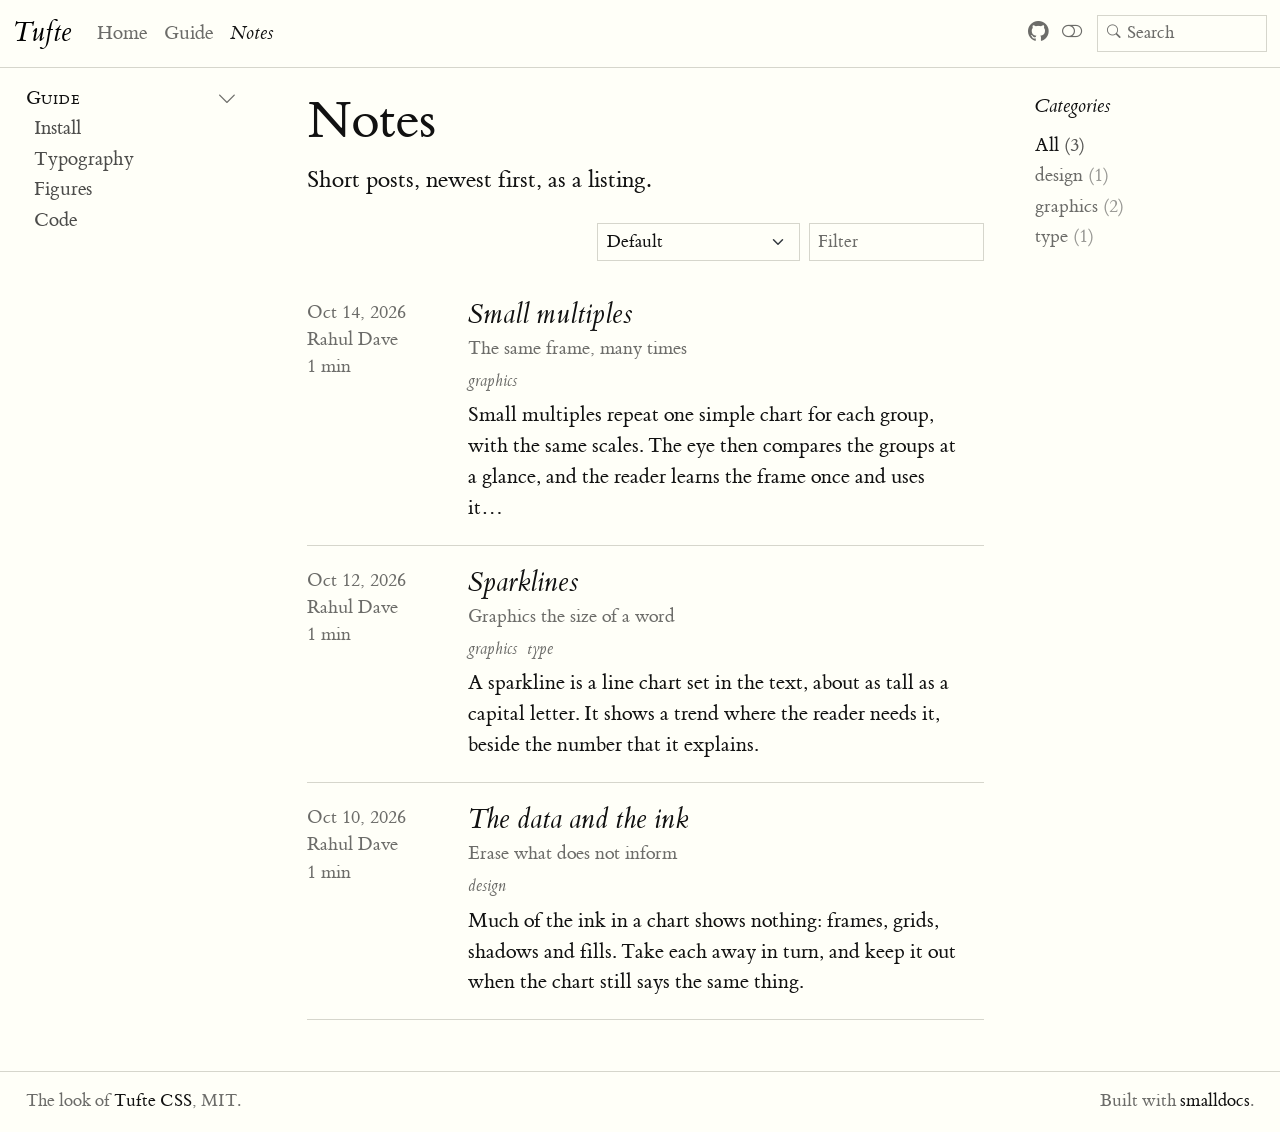
==== notes/index.html @ 2384dd83 "Built site" ====
<!doctype html><html lang="en"><head><meta charset="utf-8"><meta name="generator" content="smalldocs-0.1.5"><meta name="viewport" content="width=device-width, initial-scale=1.0, user-scalable=yes"><meta name="description" content="Short posts, newest first, as a listing."><title>Notes – Tufte</title><link rel="icon" href="../site_libs/themes/tufte/logo.svg"><link rel="stylesheet" href="../site_libs/themes/tufte/tufte.css" data-mode="light" class="quarto-color-scheme" id="quarto-bootstrap-light" media="not all and (prefers-color-scheme: dark)"><link rel="stylesheet" href="../site_libs/themes/tufte/tufte-dark.css" data-mode="dark" class="quarto-color-scheme quarto-color-alternate" id="quarto-bootstrap-dark" media="(prefers-color-scheme: dark)"><link rel="stylesheet" href="../site_libs/bootstrap-icons/bootstrap-icons.min.css"><link rel="stylesheet" href="../site_libs/smalldocs.css"><meta name="smalldocs:offset" content="../"><script src="../site_libs/bootstrap/bootstrap.bundle.min.js"></script><script src="../site_libs/fuse/fuse.min.js"></script><script src="../site_libs/smalldocs.js" defer></script><script>(function(){var d=document.documentElement,s=null;try{s=localStorage.getItem('smalldocs-scheme')}catch(e){}var alt=s?s==='alternate':!!(window.matchMedia&&matchMedia('(prefers-color-scheme: dark)').matches);var ls=document.querySelectorAll('link.quarto-color-scheme');if(alt)d.dataset.scheme='alternate';if(s)ls.forEach(function(l){var on=l.classList.contains('quarto-color-alternate')===alt;if(on)l.setAttribute('blocking','render');l.media=on?'all':'not all'});var on=ls[alt?1:0];if(on&&on.dataset.mode==='dark')d.classList.add('quarto-dark')})();</script></head><body class="nav-sidebar floating nav-fixed listing"><header id="quarto-header" class="headroom sticky-top"><nav class="navbar navbar-expand-lg sd-navbar-default"><div class="navbar-container container-fluid"><div class="navbar-brand-container mx-auto"><a class="navbar-brand" href="../index.html"><span class="navbar-title">Tufte</span></a></div><button class="navbar-toggler" type="button" data-bs-toggle="collapse" data-bs-target="#navbarCollapse" aria-controls="navbarCollapse" aria-expanded="false" aria-label="Toggle navigation"><span class="navbar-toggler-icon"></span></button><div class="collapse navbar-collapse" id="navbarCollapse"><ul class="navbar-nav navbar-nav-scroll me-auto"><li class="nav-item"><a class="nav-link" href="../index.html"><span class="menu-text">Home</span></a></li><li class="nav-item"><a class="nav-link" href="../guide/install.html"><span class="menu-text">Guide</span></a></li><li class="nav-item"><a class="nav-link active" href="index.html" aria-current="page"><span class="menu-text">Notes</span></a></li></ul><ul class="navbar-nav navbar-nav-scroll ms-auto"><li class="nav-item compact"><a class="nav-link" href="https://github.com/rahuldave/smalldocs-tufte" aria-label="github"><i class="bi bi-github" role="img"></i></a></li><li class="nav-item compact"><a class="quarto-color-scheme-toggle nav-link" href="" title="Toggle dark mode" onclick="window.smalldocsToggleScheme(); return false;"><i class="bi"></i></a></li></ul><div class="quarto-navbar-tools"><div class="smalldocs-search" id="quarto-search"><i class="bi bi-search" aria-hidden="true"></i><input type="search" class="form-control form-control-sm" placeholder="Search" aria-label="Search" autocomplete="off"><div class="smalldocs-search-results dropdown-menu"></div></div></div></div></div></nav><nav class="quarto-secondary-nav"><div class="container-fluid d-flex"><button type="button" class="quarto-btn-toggle btn" aria-controls="quarto-sidebar" aria-label="Toggle sidebar navigation"><i class="bi bi-layout-text-sidebar-reverse"></i></button></div></nav></header><div id="quarto-content" class="quarto-container page-columns page-rows-contents page-layout-article has-sidebar has-margin"><nav id="quarto-sidebar" class="sidebar collapse collapse-horizontal quarto-sidebar-collapse-item sidebar-navigation floating overflow-auto"><div class="sidebar-menu-container"><ul class="list-unstyled mt-1"><li class="sidebar-item sidebar-item-section"><div class="sidebar-item-container"><a class="sidebar-item-text sidebar-link text-start" data-bs-toggle="collapse" data-bs-target="#quarto-sidebar-section-1" role="navigation" aria-expanded="true"><span class="menu-text">Guide</span></a><a class="sidebar-item-toggle text-start" data-bs-toggle="collapse" data-bs-target="#quarto-sidebar-section-1" role="navigation" aria-expanded="true" aria-label="Toggle section"><i class="bi bi-chevron-right ms-2"></i></a></div><ul id="quarto-sidebar-section-1" class="collapse list-unstyled sidebar-section depth1 show"><li class="sidebar-item"><div class="sidebar-item-container"><a href="../guide/install.html" class="sidebar-item-text sidebar-link"><span class="menu-text">Install</span></a></div></li><li class="sidebar-item"><div class="sidebar-item-container"><a href="../guide/typography.html" class="sidebar-item-text sidebar-link"><span class="menu-text">Typography</span></a></div></li><li class="sidebar-item"><div class="sidebar-item-container"><a href="../guide/figures.html" class="sidebar-item-text sidebar-link"><span class="menu-text">Figures</span></a></div></li><li class="sidebar-item"><div class="sidebar-item-container"><a href="../guide/code.html" class="sidebar-item-text sidebar-link"><span class="menu-text">Code</span></a></div></li></ul></li></ul></div></nav><div id="quarto-sidebar-glass" class="quarto-sidebar-collapse-item"></div><div id="quarto-margin-sidebar" class="sidebar margin-sidebar"><div class="quarto-listing-category-title">Categories</div><div class="quarto-listing-category category-default"><div class="category" data-category="">All <span class=quarto-category-count>(3)</span></div><div class="category" data-category="design">design <span class=quarto-category-count>(1)</span></div><div class="category" data-category="graphics">graphics <span class=quarto-category-count>(2)</span></div><div class="category" data-category="type">type <span class=quarto-category-count>(1)</span></div></div></div><main class="content" id="quarto-document-content"><header id="title-block-header" class="quarto-title-block default"><div class="quarto-title"><h1 class="title">Notes</h1></div><div><div class="description">Short posts, newest first, as a listing.</div></div><div class="quarto-title-meta"></div></header><div class="quarto-listing quarto-listing-container-default" id="listing-listing" data-page-size="50"><div class="listing-actions-group"><div class="quarto-listing-sort"><select class="form-select form-select-sm listing-sort" aria-label="Order by"><option value="">Default</option><option value="date:asc">Date - Oldest</option><option value="date:desc">Date - Newest</option><option value="title:asc">Title - Ascending</option><option value="title:desc">Title - Descending</option><option value="author:asc">Author - Ascending</option><option value="author:desc">Author - Descending</option></select></div><div class="quarto-listing-filter"><input type="search" class="form-control form-control-sm listing-filter" placeholder="Filter" aria-label="Filter listings"></div></div><div class="list quarto-listing-default"><div class="quarto-post image-right" data-index="0" data-categories="[&quot;graphics&quot;]" data-sort="{&quot;date&quot;: &quot;2026-10-14&quot;, &quot;title&quot;: &quot;small multiples&quot;, &quot;author&quot;: &quot;rahul dave&quot;, &quot;subtitle&quot;: &quot;the same frame, many times&quot;, &quot;filename&quot;: &quot;small-multiples.qmd&quot;, &quot;file-modified&quot;: 1792155831.884865, &quot;reading-time&quot;: 34, &quot;word-count&quot;: 34}" data-text="small multiples the same frame, many times small multiples repeat one simple chart for each group, with the same scales.
the eye then compares the groups at a glance, and the reader learns the frame
once and uses it… rahul dave graphics"><div class="metadata"><a href="small-multiples.html" class="no-external"><div class="listing-date">Oct 14, 2026</div><div class="listing-author">Rahul Dave</div><div class="listing-reading-time">1 min</div></a></div><div class="body"><a href="small-multiples.html" class="no-external"><h3 class="no-anchor listing-title">Small multiples</h3><div class="listing-subtitle">The same frame, many times</div></a><div class="listing-categories"><div class="listing-category" data-category="graphics">graphics</div></div><div class="listing-description"><a href="small-multiples.html" class="no-external">Small multiples repeat one simple chart for each group, with the same scales.
The eye then compares the groups at a glance, and the reader learns the frame
once and uses it…</a></div></div></div><div class="quarto-post image-right" data-index="1" data-categories="[&quot;graphics&quot;, &quot;type&quot;]" data-sort="{&quot;date&quot;: &quot;2026-10-12&quot;, &quot;title&quot;: &quot;sparklines&quot;, &quot;author&quot;: &quot;rahul dave&quot;, &quot;subtitle&quot;: &quot;graphics the size of a word&quot;, &quot;filename&quot;: &quot;sparklines.qmd&quot;, &quot;file-modified&quot;: 1792155831.8912377, &quot;reading-time&quot;: 32, &quot;word-count&quot;: 32}" data-text="sparklines graphics the size of a word a sparkline is a line chart set in the text, about as tall as a capital
letter. it shows a trend where the reader needs it, beside the number that it
explains. rahul dave graphics type"><div class="metadata"><a href="sparklines.html" class="no-external"><div class="listing-date">Oct 12, 2026</div><div class="listing-author">Rahul Dave</div><div class="listing-reading-time">1 min</div></a></div><div class="body"><a href="sparklines.html" class="no-external"><h3 class="no-anchor listing-title">Sparklines</h3><div class="listing-subtitle">Graphics the size of a word</div></a><div class="listing-categories"><div class="listing-category" data-category="graphics">graphics</div><div class="listing-category" data-category="type">type</div></div><div class="listing-description"><a href="sparklines.html" class="no-external">A sparkline is a line chart set in the text, about as tall as a capital
letter. It shows a trend where the reader needs it, beside the number that it
explains.</a></div></div></div><div class="quarto-post image-right" data-index="2" data-categories="[&quot;design&quot;]" data-sort="{&quot;date&quot;: &quot;2026-10-10&quot;, &quot;title&quot;: &quot;the data and the ink&quot;, &quot;author&quot;: &quot;rahul dave&quot;, &quot;subtitle&quot;: &quot;erase what does not inform&quot;, &quot;filename&quot;: &quot;ink.qmd&quot;, &quot;file-modified&quot;: 1792155831.8985424, &quot;reading-time&quot;: 31, &quot;word-count&quot;: 31}" data-text="the data and the ink erase what does not inform much of the ink in a chart shows nothing: frames, grids, shadows and fills.
take each away in turn, and keep it out when the chart still says the same
thing. rahul dave design"><div class="metadata"><a href="ink.html" class="no-external"><div class="listing-date">Oct 10, 2026</div><div class="listing-author">Rahul Dave</div><div class="listing-reading-time">1 min</div></a></div><div class="body"><a href="ink.html" class="no-external"><h3 class="no-anchor listing-title">The data and the ink</h3><div class="listing-subtitle">Erase what does not inform</div></a><div class="listing-categories"><div class="listing-category" data-category="design">design</div></div><div class="listing-description"><a href="ink.html" class="no-external">Much of the ink in a chart shows nothing: frames, grids, shadows and fills.
Take each away in turn, and keep it out when the chart still says the same
thing.</a></div></div></div></div><div class="listing-no-matching d-none">No matching items</div><nav class="listing-pagination" aria-label="Pages"></nav></div></main></div><footer class="footer"><div class="nav-footer"><div class="nav-footer-left">The look of <a href="https://edwardtufte.github.io/tufte-css/">Tufte CSS</a>, MIT.</div><div class="nav-footer-center"></div><div class="nav-footer-right">Built with <a href="https://github.com/rahuldave/smalldocs">smalldocs</a>.</div></div></footer></body></html>
---- site_libs/themes/tufte/tufte.css ----
@charset "UTF-8";/*!
 * Bootstrap  v5.3.8 (https://getbootstrap.com/)
 * Copyright 2011-2025 The Bootstrap Authors
 * Licensed under MIT (https://github.com/twbs/bootstrap/blob/main/LICENSE)
 */:root,[data-bs-theme=light]{--bs-blue:#0d6efd;--bs-indigo:#6610f2;--bs-purple:#6f42c1;--bs-pink:#d63384;--bs-red:#dc3545;--bs-orange:#fd7e14;--bs-yellow:#ffc107;--bs-green:#198754;--bs-teal:#20c997;--bs-cyan:#0dcaf0;--bs-black:#000;--bs-white:#fff;--bs-gray:#6c757d;--bs-gray-dark:#343a40;--bs-gray-100:#f8f9fa;--bs-gray-200:#e9ecef;--bs-gray-300:#dee2e6;--bs-gray-400:#ced4da;--bs-gray-500:#adb5bd;--bs-gray-600:#6c757d;--bs-gray-700:#495057;--bs-gray-800:#343a40;--bs-gray-900:#212529;--bs-primary:#0d6efd;--bs-secondary:#6c757d;--bs-success:#198754;--bs-info:#0dcaf0;--bs-warning:#ffc107;--bs-danger:#dc3545;--bs-light:#f8f9fa;--bs-dark:#212529;--bs-primary-rgb:13,110,253;--bs-secondary-rgb:108,117,125;--bs-success-rgb:25,135,84;--bs-info-rgb:13,202,240;--bs-warning-rgb:255,193,7;--bs-danger-rgb:220,53,69;--bs-light-rgb:248,249,250;--bs-dark-rgb:33,37,41;--bs-primary-text-emphasis:#052c65;--bs-secondary-text-emphasis:#2b2f32;--bs-success-text-emphasis:#0a3622;--bs-info-text-emphasis:#055160;--bs-warning-text-emphasis:#664d03;--bs-danger-text-emphasis:#58151c;--bs-light-text-emphasis:#495057;--bs-dark-text-emphasis:#495057;--bs-primary-bg-subtle:#cfe2ff;--bs-secondary-bg-subtle:#e2e3e5;--bs-success-bg-subtle:#d1e7dd;--bs-info-bg-subtle:#cff4fc;--bs-warning-bg-subtle:#fff3cd;--bs-danger-bg-subtle:#f8d7da;--bs-light-bg-subtle:#fcfcfd;--bs-dark-bg-subtle:#ced4da;--bs-primary-border-subtle:#9ec5fe;--bs-secondary-border-subtle:#c4c8cb;--bs-success-border-subtle:#a3cfbb;--bs-info-border-subtle:#9eeaf9;--bs-warning-border-subtle:#ffe69c;--bs-danger-border-subtle:#f1aeb5;--bs-light-border-subtle:#e9ecef;--bs-dark-border-subtle:#adb5bd;--bs-white-rgb:255,255,255;--bs-black-rgb:0,0,0;--bs-font-sans-serif:system-ui,-apple-system,"Segoe UI",Roboto,"Helvetica Neue","Noto Sans","Liberation Sans",Arial,sans-serif,"Apple Color Emoji","Segoe UI Emoji","Segoe UI Symbol","Noto Color Emoji";--bs-font-monospace:SFMono-Regular,Menlo,Monaco,Consolas,"Liberation Mono","Courier New",monospace;--bs-gradient:linear-gradient(180deg, rgba(255, 255, 255, 0.15), rgba(255, 255, 255, 0));--bs-body-font-family:var(--bs-font-sans-serif);--bs-body-font-size:1rem;--bs-body-font-weight:400;--bs-body-line-height:1.5;--bs-body-color:#212529;--bs-body-color-rgb:33,37,41;--bs-body-bg:#fff;--bs-body-bg-rgb:255,255,255;--bs-emphasis-color:#000;--bs-emphasis-color-rgb:0,0,0;--bs-secondary-color:rgba(33, 37, 41, 0.75);--bs-secondary-color-rgb:33,37,41;--bs-secondary-bg:#e9ecef;--bs-secondary-bg-rgb:233,236,239;--bs-tertiary-color:rgba(33, 37, 41, 0.5);--bs-tertiary-color-rgb:33,37,41;--bs-tertiary-bg:#f8f9fa;--bs-tertiary-bg-rgb:248,249,250;--bs-heading-color:inherit;--bs-link-color:#0d6efd;--bs-link-color-rgb:13,110,253;--bs-link-decoration:underline;--bs-link-hover-color:#0a58ca;--bs-link-hover-color-rgb:10,88,202;--bs-code-color:#d63384;--bs-highlight-color:#212529;--bs-highlight-bg:#fff3cd;--bs-border-width:1px;--bs-border-style:solid;--bs-border-color:#dee2e6;--bs-border-color-translucent:rgba(0, 0, 0, 0.175);--bs-border-radius:0.375rem;--bs-border-radius-sm:0.25rem;--bs-border-radius-lg:0.5rem;--bs-border-radius-xl:1rem;--bs-border-radius-xxl:2rem;--bs-border-radius-2xl:var(--bs-border-radius-xxl);--bs-border-radius-pill:50rem;--bs-box-shadow:0 0.5rem 1rem rgba(0, 0, 0, 0.15);--bs-box-shadow-sm:0 0.125rem 0.25rem rgba(0, 0, 0, 0.075);--bs-box-shadow-lg:0 1rem 3rem rgba(0, 0, 0, 0.175);--bs-box-shadow-inset:inset 0 1px 2px rgba(0, 0, 0, 0.075);--bs-focus-ring-width:0.25rem;--bs-focus-ring-opacity:0.25;--bs-focus-ring-color:rgba(13, 110, 253, 0.25);--bs-form-valid-color:#198754;--bs-form-valid-border-color:#198754;--bs-form-invalid-color:#dc3545;--bs-form-invalid-border-color:#dc3545}[data-bs-theme=dark]{color-scheme:dark;--bs-body-color:#dee2e6;--bs-body-color-rgb:222,226,230;--bs-body-bg:#212529;--bs-body-bg-rgb:33,37,41;--bs-emphasis-color:#fff;--bs-emphasis-color-rgb:255,255,255;--bs-secondary-color:rgba(222, 226, 230, 0.75);--bs-secondary-color-rgb:222,226,230;--bs-secondary-bg:#343a40;--bs-secondary-bg-rgb:52,58,64;--bs-tertiary-color:rgba(222, 226, 230, 0.5);--bs-tertiary-color-rgb:222,226,230;--bs-tertiary-bg:#2b3035;--bs-tertiary-bg-rgb:43,48,53;--bs-primary-text-emphasis:#6ea8fe;--bs-secondary-text-emphasis:#a7acb1;--bs-success-text-emphasis:#75b798;--bs-info-text-emphasis:#6edff6;--bs-warning-text-emphasis:#ffda6a;--bs-danger-text-emphasis:#ea868f;--bs-light-text-emphasis:#f8f9fa;--bs-dark-text-emphasis:#dee2e6;--bs-primary-bg-subtle:#031633;--bs-secondary-bg-subtle:#161719;--bs-success-bg-subtle:#051b11;--bs-info-bg-subtle:#032830;--bs-warning-bg-subtle:#332701;--bs-danger-bg-subtle:#2c0b0e;--bs-light-bg-subtle:#343a40;--bs-dark-bg-subtle:#1a1d20;--bs-primary-border-subtle:#084298;--bs-secondary-border-subtle:#41464b;--bs-success-border-subtle:#0f5132;--bs-info-border-subtle:#087990;--bs-warning-border-subtle:#997404;--bs-danger-border-subtle:#842029;--bs-light-border-subtle:#495057;--bs-dark-border-subtle:#343a40;--bs-heading-color:inherit;--bs-link-color:#6ea8fe;--bs-link-hover-color:#8bb9fe;--bs-link-color-rgb:110,168,254;--bs-link-hover-color-rgb:139,185,254;--bs-code-color:#e685b5;--bs-highlight-color:#dee2e6;--bs-highlight-bg:#664d03;--bs-border-color:#495057;--bs-border-color-translucent:rgba(255, 255, 255, 0.15);--bs-form-valid-color:#75b798;--bs-form-valid-border-color:#75b798;--bs-form-invalid-color:#ea868f;--bs-form-invalid-border-color:#ea868f}*,::after,::before{box-sizing:border-box}@media (prefers-reduced-motion:no-preference){:root{scroll-behavior:smooth}}body{margin:0;font-family:var(--bs-body-font-family);font-size:var(--bs-body-font-size);font-weight:var(--bs-body-font-weight);line-height:var(--bs-body-line-height);color:var(--bs-body-color);text-align:var(--bs-body-text-align);background-color:var(--bs-body-bg);-webkit-text-size-adjust:100%;-webkit-tap-highlight-color:transparent}hr{margin:1rem 0;color:inherit;border:0;border-top:var(--bs-border-width) solid;opacity:.25}.h1,.h2,.h3,.h4,.h5,.h6,h1,h2,h3,h4,h5,h6{margin-top:0;margin-bottom:.5rem;font-weight:500;line-height:1.2;color:var(--bs-heading-color)}.h1,h1{font-size:calc(1.375rem + 1.5vw)}@media (min-width:1200px){.h1,h1{font-size:2.5rem}}.h2,h2{font-size:calc(1.325rem + .9vw)}@media (min-width:1200px){.h2,h2{font-size:2rem}}.h3,h3{font-size:calc(1.3rem + .6vw)}@media (min-width:1200px){.h3,h3{font-size:1.75rem}}.h4,h4{font-size:calc(1.275rem + .3vw)}@media (min-width:1200px){.h4,h4{font-size:1.5rem}}.h5,h5{font-size:1.25rem}.h6,h6{font-size:1rem}p{margin-top:0;margin-bottom:1rem}abbr[title]{-webkit-text-decoration:underline dotted;text-decoration:underline dotted;cursor:help;-webkit-text-decoration-skip-ink:none;text-decoration-skip-ink:none}address{margin-bottom:1rem;font-style:normal;line-height:inherit}ol,ul{padding-left:2rem}dl,ol,ul{margin-top:0;margin-bottom:1rem}ol ol,ol ul,ul ol,ul ul{margin-bottom:0}dt{font-weight:700}dd{margin-bottom:.5rem;margin-left:0}blockquote{margin:0 0 1rem}b,strong{font-weight:bolder}.small,small{font-size:.875em}.mark,mark{padding:.1875em;color:var(--bs-highlight-color);background-color:var(--bs-highlight-bg)}sub,sup{position:relative;font-size:.75em;line-height:0;vertical-align:baseline}sub{bottom:-.25em}sup{top:-.5em}a{color:rgba(var(--bs-link-color-rgb),var(--bs-link-opacity,1));text-decoration:underline}a:hover{--bs-link-color-rgb:var(--bs-link-hover-color-rgb)}a:not([href]):not([class]),a:not([href]):not([class]):hover{color:inherit;text-decoration:none}code,kbd,pre,samp{font-family:var(--bs-font-monospace);font-size:1em}pre{display:block;margin-top:0;margin-bottom:1rem;overflow:auto;font-size:.875em}pre code{font-size:inherit;color:inherit;word-break:normal}code{font-size:.875em;color:var(--bs-code-color);word-wrap:break-word}a>code{color:inherit}kbd{padding:.1875rem .375rem;font-size:.875em;color:var(--bs-body-bg);background-color:var(--bs-body-color);border-radius:.25rem}kbd kbd{padding:0;font-size:1em}figure{margin:0 0 1rem}img,svg{vertical-align:middle}table{caption-side:bottom;border-collapse:collapse}caption{padding-top:.5rem;padding-bottom:.5rem;color:var(--bs-secondary-color);text-align:left}th{text-align:inherit;text-align:-webkit-match-parent}tbody,td,tfoot,th,thead,tr{border-color:inherit;border-style:solid;border-width:0}label{display:inline-block}button{border-radius:0}button:focus:not(:focus-visible){outline:0}button,input,optgroup,select,textarea{margin:0;font-family:inherit;font-size:inherit;line-height:inherit}button,select{text-transform:none}[role=button]{cursor:pointer}select{word-wrap:normal}select:disabled{opacity:1}[list]:not([type=date]):not([type=datetime-local]):not([type=month]):not([type=week]):not([type=time])::-webkit-calendar-picker-indicator{display:none!important}[type=button],[type=reset],[type=submit],button{-webkit-appearance:button}[type=button]:not(:disabled),[type=reset]:not(:disabled),[type=submit]:not(:disabled),button:not(:disabled){cursor:pointer}::-moz-focus-inner{padding:0;border-style:none}textarea{resize:vertical}fieldset{min-width:0;padding:0;margin:0;border:0}legend{float:left;width:100%;padding:0;margin-bottom:.5rem;line-height:inherit;font-size:calc(1.275rem + .3vw)}@media (min-width:1200px){legend{font-size:1.5rem}}legend+*{clear:left}::-webkit-datetime-edit-day-field,::-webkit-datetime-edit-fields-wrapper,::-webkit-datetime-edit-hour-field,::-webkit-datetime-edit-minute,::-webkit-datetime-edit-month-field,::-webkit-datetime-edit-text,::-webkit-datetime-edit-year-field{padding:0}::-webkit-inner-spin-button{height:auto}[type=search]{-webkit-appearance:textfield;outline-offset:-2px}[type=search]::-webkit-search-cancel-button{cursor:pointer;filter:grayscale(1)}::-webkit-search-decoration{-webkit-appearance:none}::-webkit-color-swatch-wrapper{padding:0}::-webkit-file-upload-button{font:inherit;-webkit-appearance:button}::file-selector-button{font:inherit;-webkit-appearance:button}output{display:inline-block}iframe{border:0}summary{display:list-item;cursor:pointer}progress{vertical-align:baseline}[hidden]{display:none!important}.lead{font-size:1.25rem;font-weight:300}.display-1{font-weight:300;line-height:1.2;font-size:calc(1.625rem + 4.5vw)}@media (min-width:1200px){.display-1{font-size:5rem}}.display-2{font-weight:300;line-height:1.2;font-size:calc(1.575rem + 3.9vw)}@media (min-width:1200px){.display-2{font-size:4.5rem}}.display-3{font-weight:300;line-height:1.2;font-size:calc(1.525rem + 3.3vw)}@media (min-width:1200px){.display-3{font-size:4rem}}.display-4{font-weight:300;line-height:1.2;font-size:calc(1.475rem + 2.7vw)}@media (min-width:1200px){.display-4{font-size:3.5rem}}.display-5{font-weight:300;line-height:1.2;font-size:calc(1.425rem + 2.1vw)}@media (min-width:1200px){.display-5{font-size:3rem}}.display-6{font-weight:300;line-height:1.2;font-size:calc(1.375rem + 1.5vw)}@media (min-width:1200px){.display-6{font-size:2.5rem}}.list-unstyled{padding-left:0;list-style:none}.list-inline{padding-left:0;list-style:none}.list-inline-item{display:inline-block}.list-inline-item:not(:last-child){margin-right:.5rem}.initialism{font-size:.875em;text-transform:uppercase}.blockquote{margin-bottom:1rem;font-size:1.25rem}.blockquote>:last-child{margin-bottom:0}.blockquote-footer{margin-top:-1rem;margin-bottom:1rem;font-size:.875em;color:#6c757d}.blockquote-footer::before{content:"— "}.img-fluid{max-width:100%;height:auto}.img-thumbnail{padding:.25rem;background-color:var(--bs-body-bg);border:var(--bs-border-width) solid var(--bs-border-color);border-radius:var(--bs-border-radius);max-width:100%;height:auto}.figure{display:inline-block}.figure-img{margin-bottom:.5rem;line-height:1}.figure-caption{font-size:.875em;color:var(--bs-secondary-color)}.container,.container-fluid,.container-lg,.container-md,.container-sm,.container-xl,.container-xxl{--bs-gutter-x:1.5rem;--bs-gutter-y:0;width:100%;padding-right:calc(var(--bs-gutter-x) * .5);padding-left:calc(var(--bs-gutter-x) * .5);margin-right:auto;margin-left:auto}@media (min-width:576px){.container,.container-sm{max-width:540px}}@media (min-width:768px){.container,.container-md,.container-sm{max-width:720px}}@media (min-width:992px){.container,.container-lg,.container-md,.container-sm{max-width:960px}}@media (min-width:1200px){.container,.container-lg,.container-md,.container-sm,.container-xl{max-width:1140px}}@media (min-width:1400px){.container,.container-lg,.container-md,.container-sm,.container-xl,.container-xxl{max-width:1320px}}:root{--bs-breakpoint-xs:0;--bs-breakpoint-sm:576px;--bs-breakpoint-md:768px;--bs-breakpoint-lg:992px;--bs-breakpoint-xl:1200px;--bs-breakpoint-xxl:1400px}.row{--bs-gutter-x:1.5rem;--bs-gutter-y:0;display:flex;flex-wrap:wrap;margin-top:calc(-1 * var(--bs-gutter-y));margin-right:calc(-.5 * var(--bs-gutter-x));margin-left:calc(-.5 * var(--bs-gutter-x))}.row>*{flex-shrink:0;width:100%;max-width:100%;padding-right:calc(var(--bs-gutter-x) * .5);padding-left:calc(var(--bs-gutter-x) * .5);margin-top:var(--bs-gutter-y)}.col{flex:1 0 0}.row-cols-auto>*{flex:0 0 auto;width:auto}.row-cols-1>*{flex:0 0 auto;width:100%}.row-cols-2>*{flex:0 0 auto;width:50%}.row-cols-3>*{flex:0 0 auto;width:33.33333333%}.row-cols-4>*{flex:0 0 auto;width:25%}.row-cols-5>*{flex:0 0 auto;width:20%}.row-cols-6>*{flex:0 0 auto;width:16.66666667%}.col-auto{flex:0 0 auto;width:auto}.col-1{flex:0 0 auto;width:8.33333333%}.col-2{flex:0 0 auto;width:16.66666667%}.col-3{flex:0 0 auto;width:25%}.col-4{flex:0 0 auto;width:33.33333333%}.col-5{flex:0 0 auto;width:41.66666667%}.col-6{flex:0 0 auto;width:50%}.col-7{flex:0 0 auto;width:58.33333333%}.col-8{flex:0 0 auto;width:66.66666667%}.col-9{flex:0 0 auto;width:75%}.col-10{flex:0 0 auto;width:83.33333333%}.col-11{flex:0 0 auto;width:91.66666667%}.col-12{flex:0 0 auto;width:100%}.offset-1{margin-left:8.33333333%}.offset-2{margin-left:16.66666667%}.offset-3{margin-left:25%}.offset-4{margin-left:33.33333333%}.offset-5{margin-left:41.66666667%}.offset-6{margin-left:50%}.offset-7{margin-left:58.33333333%}.offset-8{margin-left:66.66666667%}.offset-9{margin-left:75%}.offset-10{margin-left:83.33333333%}.offset-11{margin-left:91.66666667%}.g-0,.gx-0{--bs-gutter-x:0}.g-0,.gy-0{--bs-gutter-y:0}.g-1,.gx-1{--bs-gutter-x:0.25rem}.g-1,.gy-1{--bs-gutter-y:0.25rem}.g-2,.gx-2{--bs-gutter-x:0.5rem}.g-2,.gy-2{--bs-gutter-y:0.5rem}.g-3,.gx-3{--bs-gutter-x:1rem}.g-3,.gy-3{--bs-gutter-y:1rem}.g-4,.gx-4{--bs-gutter-x:1.5rem}.g-4,.gy-4{--bs-gutter-y:1.5rem}.g-5,.gx-5{--bs-gutter-x:3rem}.g-5,.gy-5{--bs-gutter-y:3rem}@media (min-width:576px){.col-sm{flex:1 0 0}.row-cols-sm-auto>*{flex:0 0 auto;width:auto}.row-cols-sm-1>*{flex:0 0 auto;width:100%}.row-cols-sm-2>*{flex:0 0 auto;width:50%}.row-cols-sm-3>*{flex:0 0 auto;width:33.33333333%}.row-cols-sm-4>*{flex:0 0 auto;width:25%}.row-cols-sm-5>*{flex:0 0 auto;width:20%}.row-cols-sm-6>*{flex:0 0 auto;width:16.66666667%}.col-sm-auto{flex:0 0 auto;width:auto}.col-sm-1{flex:0 0 auto;width:8.33333333%}.col-sm-2{flex:0 0 auto;width:16.66666667%}.col-sm-3{flex:0 0 auto;width:25%}.col-sm-4{flex:0 0 auto;width:33.33333333%}.col-sm-5{flex:0 0 auto;width:41.66666667%}.col-sm-6{flex:0 0 auto;width:50%}.col-sm-7{flex:0 0 auto;width:58.33333333%}.col-sm-8{flex:0 0 auto;width:66.66666667%}.col-sm-9{flex:0 0 auto;width:75%}.col-sm-10{flex:0 0 auto;width:83.33333333%}.col-sm-11{flex:0 0 auto;width:91.66666667%}.col-sm-12{flex:0 0 auto;width:100%}.offset-sm-0{margin-left:0}.offset-sm-1{margin-left:8.33333333%}.offset-sm-2{margin-left:16.66666667%}.offset-sm-3{margin-left:25%}.offset-sm-4{margin-left:33.33333333%}.offset-sm-5{margin-left:41.66666667%}.offset-sm-6{margin-left:50%}.offset-sm-7{margin-left:58.33333333%}.offset-sm-8{margin-left:66.66666667%}.offset-sm-9{margin-left:75%}.offset-sm-10{margin-left:83.33333333%}.offset-sm-11{margin-left:91.66666667%}.g-sm-0,.gx-sm-0{--bs-gutter-x:0}.g-sm-0,.gy-sm-0{--bs-gutter-y:0}.g-sm-1,.gx-sm-1{--bs-gutter-x:0.25rem}.g-sm-1,.gy-sm-1{--bs-gutter-y:0.25rem}.g-sm-2,.gx-sm-2{--bs-gutter-x:0.5rem}.g-sm-2,.gy-sm-2{--bs-gutter-y:0.5rem}.g-sm-3,.gx-sm-3{--bs-gutter-x:1rem}.g-sm-3,.gy-sm-3{--bs-gutter-y:1rem}.g-sm-4,.gx-sm-4{--bs-gutter-x:1.5rem}.g-sm-4,.gy-sm-4{--bs-gutter-y:1.5rem}.g-sm-5,.gx-sm-5{--bs-gutter-x:3rem}.g-sm-5,.gy-sm-5{--bs-gutter-y:3rem}}@media (min-width:768px){.col-md{flex:1 0 0}.row-cols-md-auto>*{flex:0 0 auto;width:auto}.row-cols-md-1>*{flex:0 0 auto;width:100%}.row-cols-md-2>*{flex:0 0 auto;width:50%}.row-cols-md-3>*{flex:0 0 auto;width:33.33333333%}.row-cols-md-4>*{flex:0 0 auto;width:25%}.row-cols-md-5>*{flex:0 0 auto;width:20%}.row-cols-md-6>*{flex:0 0 auto;width:16.66666667%}.col-md-auto{flex:0 0 auto;width:auto}.col-md-1{flex:0 0 auto;width:8.33333333%}.col-md-2{flex:0 0 auto;width:16.66666667%}.col-md-3{flex:0 0 auto;width:25%}.col-md-4{flex:0 0 auto;width:33.33333333%}.col-md-5{flex:0 0 auto;width:41.66666667%}.col-md-6{flex:0 0 auto;width:50%}.col-md-7{flex:0 0 auto;width:58.33333333%}.col-md-8{flex:0 0 auto;width:66.66666667%}.col-md-9{flex:0 0 auto;width:75%}.col-md-10{flex:0 0 auto;width:83.33333333%}.col-md-11{flex:0 0 auto;width:91.66666667%}.col-md-12{flex:0 0 auto;width:100%}.offset-md-0{margin-left:0}.offset-md-1{margin-left:8.33333333%}.offset-md-2{margin-left:16.66666667%}.offset-md-3{margin-left:25%}.offset-md-4{margin-left:33.33333333%}.offset-md-5{margin-left:41.66666667%}.offset-md-6{margin-left:50%}.offset-md-7{margin-left:58.33333333%}.offset-md-8{margin-left:66.66666667%}.offset-md-9{margin-left:75%}.offset-md-10{margin-left:83.33333333%}.offset-md-11{margin-left:91.66666667%}.g-md-0,.gx-md-0{--bs-gutter-x:0}.g-md-0,.gy-md-0{--bs-gutter-y:0}.g-md-1,.gx-md-1{--bs-gutter-x:0.25rem}.g-md-1,.gy-md-1{--bs-gutter-y:0.25rem}.g-md-2,.gx-md-2{--bs-gutter-x:0.5rem}.g-md-2,.gy-md-2{--bs-gutter-y:0.5rem}.g-md-3,.gx-md-3{--bs-gutter-x:1rem}.g-md-3,.gy-md-3{--bs-gutter-y:1rem}.g-md-4,.gx-md-4{--bs-gutter-x:1.5rem}.g-md-4,.gy-md-4{--bs-gutter-y:1.5rem}.g-md-5,.gx-md-5{--bs-gutter-x:3rem}.g-md-5,.gy-md-5{--bs-gutter-y:3rem}}@media (min-width:992px){.col-lg{flex:1 0 0}.row-cols-lg-auto>*{flex:0 0 auto;width:auto}.row-cols-lg-1>*{flex:0 0 auto;width:100%}.row-cols-lg-2>*{flex:0 0 auto;width:50%}.row-cols-lg-3>*{flex:0 0 auto;width:33.33333333%}.row-cols-lg-4>*{flex:0 0 auto;width:25%}.row-cols-lg-5>*{flex:0 0 auto;width:20%}.row-cols-lg-6>*{flex:0 0 auto;width:16.66666667%}.col-lg-auto{flex:0 0 auto;width:auto}.col-lg-1{flex:0 0 auto;width:8.33333333%}.col-lg-2{flex:0 0 auto;width:16.66666667%}.col-lg-3{flex:0 0 auto;width:25%}.col-lg-4{flex:0 0 auto;width:33.33333333%}.col-lg-5{flex:0 0 auto;width:41.66666667%}.col-lg-6{flex:0 0 auto;width:50%}.col-lg-7{flex:0 0 auto;width:58.33333333%}.col-lg-8{flex:0 0 auto;width:66.66666667%}.col-lg-9{flex:0 0 auto;width:75%}.col-lg-10{flex:0 0 auto;width:83.33333333%}.col-lg-11{flex:0 0 auto;width:91.66666667%}.col-lg-12{flex:0 0 auto;width:100%}.offset-lg-0{margin-left:0}.offset-lg-1{margin-left:8.33333333%}.offset-lg-2{margin-left:16.66666667%}.offset-lg-3{margin-left:25%}.offset-lg-4{margin-left:33.33333333%}.offset-lg-5{margin-left:41.66666667%}.offset-lg-6{margin-left:50%}.offset-lg-7{margin-left:58.33333333%}.offset-lg-8{margin-left:66.66666667%}.offset-lg-9{margin-left:75%}.offset-lg-10{margin-left:83.33333333%}.offset-lg-11{margin-left:91.66666667%}.g-lg-0,.gx-lg-0{--bs-gutter-x:0}.g-lg-0,.gy-lg-0{--bs-gutter-y:0}.g-lg-1,.gx-lg-1{--bs-gutter-x:0.25rem}.g-lg-1,.gy-lg-1{--bs-gutter-y:0.25rem}.g-lg-2,.gx-lg-2{--bs-gutter-x:0.5rem}.g-lg-2,.gy-lg-2{--bs-gutter-y:0.5rem}.g-lg-3,.gx-lg-3{--bs-gutter-x:1rem}.g-lg-3,.gy-lg-3{--bs-gutter-y:1rem}.g-lg-4,.gx-lg-4{--bs-gutter-x:1.5rem}.g-lg-4,.gy-lg-4{--bs-gutter-y:1.5rem}.g-lg-5,.gx-lg-5{--bs-gutter-x:3rem}.g-lg-5,.gy-lg-5{--bs-gutter-y:3rem}}@media (min-width:1200px){.col-xl{flex:1 0 0}.row-cols-xl-auto>*{flex:0 0 auto;width:auto}.row-cols-xl-1>*{flex:0 0 auto;width:100%}.row-cols-xl-2>*{flex:0 0 auto;width:50%}.row-cols-xl-3>*{flex:0 0 auto;width:33.33333333%}.row-cols-xl-4>*{flex:0 0 auto;width:25%}.row-cols-xl-5>*{flex:0 0 auto;width:20%}.row-cols-xl-6>*{flex:0 0 auto;width:16.66666667%}.col-xl-auto{flex:0 0 auto;width:auto}.col-xl-1{flex:0 0 auto;width:8.33333333%}.col-xl-2{flex:0 0 auto;width:16.66666667%}.col-xl-3{flex:0 0 auto;width:25%}.col-xl-4{flex:0 0 auto;width:33.33333333%}.col-xl-5{flex:0 0 auto;width:41.66666667%}.col-xl-6{flex:0 0 auto;width:50%}.col-xl-7{flex:0 0 auto;width:58.33333333%}.col-xl-8{flex:0 0 auto;width:66.66666667%}.col-xl-9{flex:0 0 auto;width:75%}.col-xl-10{flex:0 0 auto;width:83.33333333%}.col-xl-11{flex:0 0 auto;width:91.66666667%}.col-xl-12{flex:0 0 auto;width:100%}.offset-xl-0{margin-left:0}.offset-xl-1{margin-left:8.33333333%}.offset-xl-2{margin-left:16.66666667%}.offset-xl-3{margin-left:25%}.offset-xl-4{margin-left:33.33333333%}.offset-xl-5{margin-left:41.66666667%}.offset-xl-6{margin-left:50%}.offset-xl-7{margin-left:58.33333333%}.offset-xl-8{margin-left:66.66666667%}.offset-xl-9{margin-left:75%}.offset-xl-10{margin-left:83.33333333%}.offset-xl-11{margin-left:91.66666667%}.g-xl-0,.gx-xl-0{--bs-gutter-x:0}.g-xl-0,.gy-xl-0{--bs-gutter-y:0}.g-xl-1,.gx-xl-1{--bs-gutter-x:0.25rem}.g-xl-1,.gy-xl-1{--bs-gutter-y:0.25rem}.g-xl-2,.gx-xl-2{--bs-gutter-x:0.5rem}.g-xl-2,.gy-xl-2{--bs-gutter-y:0.5rem}.g-xl-3,.gx-xl-3{--bs-gutter-x:1rem}.g-xl-3,.gy-xl-3{--bs-gutter-y:1rem}.g-xl-4,.gx-xl-4{--bs-gutter-x:1.5rem}.g-xl-4,.gy-xl-4{--bs-gutter-y:1.5rem}.g-xl-5,.gx-xl-5{--bs-gutter-x:3rem}.g-xl-5,.gy-xl-5{--bs-gutter-y:3rem}}@media (min-width:1400px){.col-xxl{flex:1 0 0}.row-cols-xxl-auto>*{flex:0 0 auto;width:auto}.row-cols-xxl-1>*{flex:0 0 auto;width:100%}.row-cols-xxl-2>*{flex:0 0 auto;width:50%}.row-cols-xxl-3>*{flex:0 0 auto;width:33.33333333%}.row-cols-xxl-4>*{flex:0 0 auto;width:25%}.row-cols-xxl-5>*{flex:0 0 auto;width:20%}.row-cols-xxl-6>*{flex:0 0 auto;width:16.66666667%}.col-xxl-auto{flex:0 0 auto;width:auto}.col-xxl-1{flex:0 0 auto;width:8.33333333%}.col-xxl-2{flex:0 0 auto;width:16.66666667%}.col-xxl-3{flex:0 0 auto;width:25%}.col-xxl-4{flex:0 0 auto;width:33.33333333%}.col-xxl-5{flex:0 0 auto;width:41.66666667%}.col-xxl-6{flex:0 0 auto;width:50%}.col-xxl-7{flex:0 0 auto;width:58.33333333%}.col-xxl-8{flex:0 0 auto;width:66.66666667%}.col-xxl-9{flex:0 0 auto;width:75%}.col-xxl-10{flex:0 0 auto;width:83.33333333%}.col-xxl-11{flex:0 0 auto;width:91.66666667%}.col-xxl-12{flex:0 0 auto;width:100%}.offset-xxl-0{margin-left:0}.offset-xxl-1{margin-left:8.33333333%}.offset-xxl-2{margin-left:16.66666667%}.offset-xxl-3{margin-left:25%}.offset-xxl-4{margin-left:33.33333333%}.offset-xxl-5{margin-left:41.66666667%}.offset-xxl-6{margin-left:50%}.offset-xxl-7{margin-left:58.33333333%}.offset-xxl-8{margin-left:66.66666667%}.offset-xxl-9{margin-left:75%}.offset-xxl-10{margin-left:83.33333333%}.offset-xxl-11{margin-left:91.66666667%}.g-xxl-0,.gx-xxl-0{--bs-gutter-x:0}.g-xxl-0,.gy-xxl-0{--bs-gutter-y:0}.g-xxl-1,.gx-xxl-1{--bs-gutter-x:0.25rem}.g-xxl-1,.gy-xxl-1{--bs-gutter-y:0.25rem}.g-xxl-2,.gx-xxl-2{--bs-gutter-x:0.5rem}.g-xxl-2,.gy-xxl-2{--bs-gutter-y:0.5rem}.g-xxl-3,.gx-xxl-3{--bs-gutter-x:1rem}.g-xxl-3,.gy-xxl-3{--bs-gutter-y:1rem}.g-xxl-4,.gx-xxl-4{--bs-gutter-x:1.5rem}.g-xxl-4,.gy-xxl-4{--bs-gutter-y:1.5rem}.g-xxl-5,.gx-xxl-5{--bs-gutter-x:3rem}.g-xxl-5,.gy-xxl-5{--bs-gutter-y:3rem}}.table{--bs-table-color-type:initial;--bs-table-bg-type:initial;--bs-table-color-state:initial;--bs-table-bg-state:initial;--bs-table-color:var(--bs-emphasis-color);--bs-table-bg:var(--bs-body-bg);--bs-table-border-color:var(--bs-border-color);--bs-table-accent-bg:transparent;--bs-table-striped-color:var(--bs-emphasis-color);--bs-table-striped-bg:rgba(var(--bs-emphasis-color-rgb), 0.05);--bs-table-active-color:var(--bs-emphasis-color);--bs-table-active-bg:rgba(var(--bs-emphasis-color-rgb), 0.1);--bs-table-hover-color:var(--bs-emphasis-color);--bs-table-hover-bg:rgba(var(--bs-emphasis-color-rgb), 0.075);width:100%;margin-bottom:1rem;vertical-align:top;border-color:var(--bs-table-border-color)}.table>:not(caption)>*>*{padding:.5rem .5rem;color:var(--bs-table-color-state,var(--bs-table-color-type,var(--bs-table-color)));background-color:var(--bs-table-bg);border-bottom-width:var(--bs-border-width);box-shadow:inset 0 0 0 9999px var(--bs-table-bg-state,var(--bs-table-bg-type,var(--bs-table-accent-bg)))}.table>tbody{vertical-align:inherit}.table>thead{vertical-align:bottom}.table-group-divider{border-top:calc(var(--bs-border-width) * 2) solid currentcolor}.caption-top{caption-side:top}.table-sm>:not(caption)>*>*{padding:.25rem .25rem}.table-bordered>:not(caption)>*{border-width:var(--bs-border-width) 0}.table-bordered>:not(caption)>*>*{border-width:0 var(--bs-border-width)}.table-borderless>:not(caption)>*>*{border-bottom-width:0}.table-borderless>:not(:first-child){border-top-width:0}.table-striped>tbody>tr:nth-of-type(odd)>*{--bs-table-color-type:var(--bs-table-striped-color);--bs-table-bg-type:var(--bs-table-striped-bg)}.table-striped-columns>:not(caption)>tr>:nth-child(2n){--bs-table-color-type:var(--bs-table-striped-color);--bs-table-bg-type:var(--bs-table-striped-bg)}.table-active{--bs-table-color-state:var(--bs-table-active-color);--bs-table-bg-state:var(--bs-table-active-bg)}.table-hover>tbody>tr:hover>*{--bs-table-color-state:var(--bs-table-hover-color);--bs-table-bg-state:var(--bs-table-hover-bg)}.table-primary{--bs-table-color:#000;--bs-table-bg:#cfe2ff;--bs-table-border-color:#a6b5cc;--bs-table-striped-bg:#c5d7f2;--bs-table-striped-color:#000;--bs-table-active-bg:#bacbe6;--bs-table-active-color:#000;--bs-table-hover-bg:#bfd1ec;--bs-table-hover-color:#000;color:var(--bs-table-color);border-color:var(--bs-table-border-color)}.table-secondary{--bs-table-color:#000;--bs-table-bg:#e2e3e5;--bs-table-border-color:#b5b6b7;--bs-table-striped-bg:#d7d8da;--bs-table-striped-color:#000;--bs-table-active-bg:#cbccce;--bs-table-active-color:#000;--bs-table-hover-bg:#d1d2d4;--bs-table-hover-color:#000;color:var(--bs-table-color);border-color:var(--bs-table-border-color)}.table-success{--bs-table-color:#000;--bs-table-bg:#d1e7dd;--bs-table-border-color:#a7b9b1;--bs-table-striped-bg:#c7dbd2;--bs-table-striped-color:#000;--bs-table-active-bg:#bcd0c7;--bs-table-active-color:#000;--bs-table-hover-bg:#c1d6cc;--bs-table-hover-color:#000;color:var(--bs-table-color);border-color:var(--bs-table-border-color)}.table-info{--bs-table-color:#000;--bs-table-bg:#cff4fc;--bs-table-border-color:#a6c3ca;--bs-table-striped-bg:#c5e8ef;--bs-table-striped-color:#000;--bs-table-active-bg:#badce3;--bs-table-active-color:#000;--bs-table-hover-bg:#bfe2e9;--bs-table-hover-color:#000;color:var(--bs-table-color);border-color:var(--bs-table-border-color)}.table-warning{--bs-table-color:#000;--bs-table-bg:#fff3cd;--bs-table-border-color:#ccc2a4;--bs-table-striped-bg:#f2e7c3;--bs-table-striped-color:#000;--bs-table-active-bg:#e6dbb9;--bs-table-active-color:#000;--bs-table-hover-bg:#ece1be;--bs-table-hover-color:#000;color:var(--bs-table-color);border-color:var(--bs-table-border-color)}.table-danger{--bs-table-color:#000;--bs-table-bg:#f8d7da;--bs-table-border-color:#c6acae;--bs-table-striped-bg:#eccccf;--bs-table-striped-color:#000;--bs-table-active-bg:#dfc2c4;--bs-table-active-color:#000;--bs-table-hover-bg:#e5c7ca;--bs-table-hover-color:#000;color:var(--bs-table-color);border-color:var(--bs-table-border-color)}.table-light{--bs-table-color:#000;--bs-table-bg:#f8f9fa;--bs-table-border-color:#c6c7c8;--bs-table-striped-bg:#ecedee;--bs-table-striped-color:#000;--bs-table-active-bg:#dfe0e1;--bs-table-active-color:#000;--bs-table-hover-bg:#e5e6e7;--bs-table-hover-color:#000;color:var(--bs-table-color);border-color:var(--bs-table-border-color)}.table-dark{--bs-table-color:#fff;--bs-table-bg:#212529;--bs-table-border-color:#4d5154;--bs-table-striped-bg:#2c3034;--bs-table-striped-color:#fff;--bs-table-active-bg:#373b3e;--bs-table-active-color:#fff;--bs-table-hover-bg:#323539;--bs-table-hover-color:#fff;color:var(--bs-table-color);border-color:var(--bs-table-border-color)}.table-responsive{overflow-x:auto;-webkit-overflow-scrolling:touch}@media (max-width:575.98px){.table-responsive-sm{overflow-x:auto;-webkit-overflow-scrolling:touch}}@media (max-width:767.98px){.table-responsive-md{overflow-x:auto;-webkit-overflow-scrolling:touch}}@media (max-width:991.98px){.table-responsive-lg{overflow-x:auto;-webkit-overflow-scrolling:touch}}@media (max-width:1199.98px){.table-responsive-xl{overflow-x:auto;-webkit-overflow-scrolling:touch}}@media (max-width:1399.98px){.table-responsive-xxl{overflow-x:auto;-webkit-overflow-scrolling:touch}}.form-label{margin-bottom:.5rem}.col-form-label{padding-top:calc(.375rem + var(--bs-border-width));padding-bottom:calc(.375rem + var(--bs-border-width));margin-bottom:0;font-size:inherit;line-height:1.5}.col-form-label-lg{padding-top:calc(.5rem + var(--bs-border-width));padding-bottom:calc(.5rem + var(--bs-border-width));font-size:1.25rem}.col-form-label-sm{padding-top:calc(.25rem + var(--bs-border-width));padding-bottom:calc(.25rem + var(--bs-border-width));font-size:.875rem}.form-text{margin-top:.25rem;font-size:.875em;color:var(--bs-secondary-color)}.form-control{display:block;width:100%;padding:.375rem .75rem;font-size:1rem;font-weight:400;line-height:1.5;color:var(--bs-body-color);-webkit-appearance:none;-moz-appearance:none;appearance:none;background-color:var(--bs-body-bg);background-clip:padding-box;border:var(--bs-border-width) solid var(--bs-border-color);border-radius:var(--bs-border-radius);transition:border-color .15s ease-in-out,box-shadow .15s ease-in-out}@media (prefers-reduced-motion:reduce){.form-control{transition:none}}.form-control[type=file]{overflow:hidden}.form-control[type=file]:not(:disabled):not([readonly]){cursor:pointer}.form-control:focus{color:var(--bs-body-color);background-color:var(--bs-body-bg);border-color:#86b7fe;outline:0;box-shadow:0 0 0 .25rem rgba(13,110,253,.25)}.form-control::-webkit-date-and-time-value{min-width:85px;height:1.5em;margin:0}.form-control::-webkit-datetime-edit{display:block;padding:0}.form-control::placeholder{color:var(--bs-secondary-color);opacity:1}.form-control:disabled{background-color:var(--bs-secondary-bg);opacity:1}.form-control::-webkit-file-upload-button{padding:.375rem .75rem;margin:-.375rem -.75rem;-webkit-margin-end:.75rem;margin-inline-end:.75rem;color:var(--bs-body-color);background-color:var(--bs-tertiary-bg);pointer-events:none;border-color:inherit;border-style:solid;border-width:0;border-inline-end-width:var(--bs-border-width);border-radius:0;-webkit-transition:color .15s ease-in-out,background-color .15s ease-in-out,border-color .15s ease-in-out,box-shadow .15s ease-in-out;transition:color .15s ease-in-out,background-color .15s ease-in-out,border-color .15s ease-in-out,box-shadow .15s ease-in-out}.form-control::file-selector-button{padding:.375rem .75rem;margin:-.375rem -.75rem;-webkit-margin-end:.75rem;margin-inline-end:.75rem;color:var(--bs-body-color);background-color:var(--bs-tertiary-bg);pointer-events:none;border-color:inherit;border-style:solid;border-width:0;border-inline-end-width:var(--bs-border-width);border-radius:0;transition:color .15s ease-in-out,background-color .15s ease-in-out,border-color .15s ease-in-out,box-shadow .15s ease-in-out}@media (prefers-reduced-motion:reduce){.form-control::-webkit-file-upload-button{-webkit-transition:none;transition:none}.form-control::file-selector-button{transition:none}}.form-control:hover:not(:disabled):not([readonly])::-webkit-file-upload-button{background-color:var(--bs-secondary-bg)}.form-control:hover:not(:disabled):not([readonly])::file-selector-button{background-color:var(--bs-secondary-bg)}.form-control-plaintext{display:block;width:100%;padding:.375rem 0;margin-bottom:0;line-height:1.5;color:var(--bs-body-color);background-color:transparent;border:solid transparent;border-width:var(--bs-border-width) 0}.form-control-plaintext:focus{outline:0}.form-control-plaintext.form-control-lg,.form-control-plaintext.form-control-sm{padding-right:0;padding-left:0}.form-control-sm{min-height:calc(1.5em + .5rem + calc(var(--bs-border-width) * 2));padding:.25rem .5rem;font-size:.875rem;border-radius:var(--bs-border-radius-sm)}.form-control-sm::-webkit-file-upload-button{padding:.25rem .5rem;margin:-.25rem -.5rem;-webkit-margin-end:.5rem;margin-inline-end:.5rem}.form-control-sm::file-selector-button{padding:.25rem .5rem;margin:-.25rem -.5rem;-webkit-margin-end:.5rem;margin-inline-end:.5rem}.form-control-lg{min-height:calc(1.5em + 1rem + calc(var(--bs-border-width) * 2));padding:.5rem 1rem;font-size:1.25rem;border-radius:var(--bs-border-radius-lg)}.form-control-lg::-webkit-file-upload-button{padding:.5rem 1rem;margin:-.5rem -1rem;-webkit-margin-end:1rem;margin-inline-end:1rem}.form-control-lg::file-selector-button{padding:.5rem 1rem;margin:-.5rem -1rem;-webkit-margin-end:1rem;margin-inline-end:1rem}textarea.form-control{min-height:calc(1.5em + .75rem + calc(var(--bs-border-width) * 2))}textarea.form-control-sm{min-height:calc(1.5em + .5rem + calc(var(--bs-border-width) * 2))}textarea.form-control-lg{min-height:calc(1.5em + 1rem + calc(var(--bs-border-width) * 2))}.form-control-color{width:3rem;height:calc(1.5em + .75rem + calc(var(--bs-border-width) * 2));padding:.375rem}.form-control-color:not(:disabled):not([readonly]){cursor:pointer}.form-control-color::-moz-color-swatch{border:0!important;border-radius:var(--bs-border-radius)}.form-control-color::-webkit-color-swatch{border:0!important;border-radius:var(--bs-border-radius)}.form-control-color.form-control-sm{height:calc(1.5em + .5rem + calc(var(--bs-border-width) * 2))}.form-control-color.form-control-lg{height:calc(1.5em + 1rem + calc(var(--bs-border-width) * 2))}.form-select{--bs-form-select-bg-img:url("data:image/svg+xml,%3csvg xmlns='http://www.w3.org/2000/svg' viewBox='0 0 16 16'%3e%3cpath fill='none' stroke='%23343a40' stroke-linecap='round' stroke-linejoin='round' stroke-width='2' d='m2 5 6 6 6-6'/%3e%3c/svg%3e");display:block;width:100%;padding:.375rem 2.25rem .375rem .75rem;font-size:1rem;font-weight:400;line-height:1.5;color:var(--bs-body-color);-webkit-appearance:none;-moz-appearance:none;appearance:none;background-color:var(--bs-body-bg);background-image:var(--bs-form-select-bg-img),var(--bs-form-select-bg-icon,none);background-repeat:no-repeat;background-position:right .75rem center;background-size:16px 12px;border:var(--bs-border-width) solid var(--bs-border-color);border-radius:var(--bs-border-radius);transition:border-color .15s ease-in-out,box-shadow .15s ease-in-out}@media (prefers-reduced-motion:reduce){.form-select{transition:none}}.form-select:focus{border-color:#86b7fe;outline:0;box-shadow:0 0 0 .25rem rgba(13,110,253,.25)}.form-select[multiple],.form-select[size]:not([size="1"]){padding-right:.75rem;background-image:none}.form-select:disabled{background-color:var(--bs-secondary-bg)}.form-select:-moz-focusring{color:transparent;text-shadow:0 0 0 var(--bs-body-color)}.form-select-sm{padding-top:.25rem;padding-bottom:.25rem;padding-left:.5rem;font-size:.875rem;border-radius:var(--bs-border-radius-sm)}.form-select-lg{padding-top:.5rem;padding-bottom:.5rem;padding-left:1rem;font-size:1.25rem;border-radius:var(--bs-border-radius-lg)}[data-bs-theme=dark] .form-select{--bs-form-select-bg-img:url("data:image/svg+xml,%3csvg xmlns='http://www.w3.org/2000/svg' viewBox='0 0 16 16'%3e%3cpath fill='none' stroke='%23dee2e6' stroke-linecap='round' stroke-linejoin='round' stroke-width='2' d='m2 5 6 6 6-6'/%3e%3c/svg%3e")}.form-check{display:block;min-height:1.5rem;padding-left:1.5em;margin-bottom:.125rem}.form-check .form-check-input{float:left;margin-left:-1.5em}.form-check-reverse{padding-right:1.5em;padding-left:0;text-align:right}.form-check-reverse .form-check-input{float:right;margin-right:-1.5em;margin-left:0}.form-check-input{--bs-form-check-bg:var(--bs-body-bg);flex-shrink:0;width:1em;height:1em;margin-top:.25em;vertical-align:top;-webkit-appearance:none;-moz-appearance:none;appearance:none;background-color:var(--bs-form-check-bg);background-image:var(--bs-form-check-bg-image);background-repeat:no-repeat;background-position:center;background-size:contain;border:var(--bs-border-width) solid var(--bs-border-color);-webkit-print-color-adjust:exact;color-adjust:exact;print-color-adjust:exact}.form-check-input[type=checkbox]{border-radius:.25em}.form-check-input[type=radio]{border-radius:50%}.form-check-input:active{filter:brightness(90%)}.form-check-input:focus{border-color:#86b7fe;outline:0;box-shadow:0 0 0 .25rem rgba(13,110,253,.25)}.form-check-input:checked{background-color:#0d6efd;border-color:#0d6efd}.form-check-input:checked[type=checkbox]{--bs-form-check-bg-image:url("data:image/svg+xml,%3csvg xmlns='http://www.w3.org/2000/svg' viewBox='0 0 20 20'%3e%3cpath fill='none' stroke='%23fff' stroke-linecap='round' stroke-linejoin='round' stroke-width='3' d='m6 10 3 3 6-6'/%3e%3c/svg%3e")}.form-check-input:checked[type=radio]{--bs-form-check-bg-image:url("data:image/svg+xml,%3csvg xmlns='http://www.w3.org/2000/svg' viewBox='-4 -4 8 8'%3e%3ccircle r='2' fill='%23fff'/%3e%3c/svg%3e")}.form-check-input[type=checkbox]:indeterminate{background-color:#0d6efd;border-color:#0d6efd;--bs-form-check-bg-image:url("data:image/svg+xml,%3csvg xmlns='http://www.w3.org/2000/svg' viewBox='0 0 20 20'%3e%3cpath fill='none' stroke='%23fff' stroke-linecap='round' stroke-linejoin='round' stroke-width='3' d='M6 10h8'/%3e%3c/svg%3e")}.form-check-input:disabled{pointer-events:none;filter:none;opacity:.5}.form-check-input:disabled~.form-check-label,.form-check-input[disabled]~.form-check-label{cursor:default;opacity:.5}.form-switch{padding-left:2.5em}.form-switch .form-check-input{--bs-form-switch-bg:url("data:image/svg+xml,%3csvg xmlns='http://www.w3.org/2000/svg' viewBox='-4 -4 8 8'%3e%3ccircle r='3' fill='rgba%280, 0, 0, 0.25%29'/%3e%3c/svg%3e");width:2em;margin-left:-2.5em;background-image:var(--bs-form-switch-bg);background-position:left center;border-radius:2em;transition:background-position .15s ease-in-out}@media (prefers-reduced-motion:reduce){.form-switch .form-check-input{transition:none}}.form-switch .form-check-input:focus{--bs-form-switch-bg:url("data:image/svg+xml,%3csvg xmlns='http://www.w3.org/2000/svg' viewBox='-4 -4 8 8'%3e%3ccircle r='3' fill='%2386b7fe'/%3e%3c/svg%3e")}.form-switch .form-check-input:checked{background-position:right center;--bs-form-switch-bg:url("data:image/svg+xml,%3csvg xmlns='http://www.w3.org/2000/svg' viewBox='-4 -4 8 8'%3e%3ccircle r='3' fill='%23fff'/%3e%3c/svg%3e")}.form-switch.form-check-reverse{padding-right:2.5em;padding-left:0}.form-switch.form-check-reverse .form-check-input{margin-right:-2.5em;margin-left:0}.form-check-inline{display:inline-block;margin-right:1rem}.btn-check{position:absolute;clip:rect(0,0,0,0);pointer-events:none}.btn-check:disabled+.btn,.btn-check[disabled]+.btn{pointer-events:none;filter:none;opacity:.65}[data-bs-theme=dark] .form-switch .form-check-input:not(:checked):not(:focus){--bs-form-switch-bg:url("data:image/svg+xml,%3csvg xmlns='http://www.w3.org/2000/svg' viewBox='-4 -4 8 8'%3e%3ccircle r='3' fill='rgba%28255, 255, 255, 0.25%29'/%3e%3c/svg%3e")}.form-range{width:100%;height:1.5rem;padding:0;-webkit-appearance:none;-moz-appearance:none;appearance:none;background-color:transparent}.form-range:focus{outline:0}.form-range:focus::-webkit-slider-thumb{box-shadow:0 0 0 1px #fff,0 0 0 .25rem rgba(13,110,253,.25)}.form-range:focus::-moz-range-thumb{box-shadow:0 0 0 1px #fff,0 0 0 .25rem rgba(13,110,253,.25)}.form-range::-moz-focus-outer{border:0}.form-range::-webkit-slider-thumb{width:1rem;height:1rem;margin-top:-.25rem;-webkit-appearance:none;appearance:none;background-color:#0d6efd;border:0;border-radius:1rem;-webkit-transition:background-color .15s ease-in-out,border-color .15s ease-in-out,box-shadow .15s ease-in-out;transition:background-color .15s ease-in-out,border-color .15s ease-in-out,box-shadow .15s ease-in-out}@media (prefers-reduced-motion:reduce){.form-range::-webkit-slider-thumb{-webkit-transition:none;transition:none}}.form-range::-webkit-slider-thumb:active{background-color:#b6d4fe}.form-range::-webkit-slider-runnable-track{width:100%;height:.5rem;color:transparent;cursor:pointer;background-color:var(--bs-secondary-bg);border-color:transparent;border-radius:1rem}.form-range::-moz-range-thumb{width:1rem;height:1rem;-moz-appearance:none;appearance:none;background-color:#0d6efd;border:0;border-radius:1rem;-moz-transition:background-color .15s ease-in-out,border-color .15s ease-in-out,box-shadow .15s ease-in-out;transition:background-color .15s ease-in-out,border-color .15s ease-in-out,box-shadow .15s ease-in-out}@media (prefers-reduced-motion:reduce){.form-range::-moz-range-thumb{-moz-transition:none;transition:none}}.form-range::-moz-range-thumb:active{background-color:#b6d4fe}.form-range::-moz-range-track{width:100%;height:.5rem;color:transparent;cursor:pointer;background-color:var(--bs-secondary-bg);border-color:transparent;border-radius:1rem}.form-range:disabled{pointer-events:none}.form-range:disabled::-webkit-slider-thumb{background-color:var(--bs-secondary-color)}.form-range:disabled::-moz-range-thumb{background-color:var(--bs-secondary-color)}.form-floating{position:relative}.form-floating>.form-control,.form-floating>.form-control-plaintext,.form-floating>.form-select{height:calc(3.5rem + calc(var(--bs-border-width) * 2));min-height:calc(3.5rem + calc(var(--bs-border-width) * 2));line-height:1.25}.form-floating>label{position:absolute;top:0;left:0;z-index:2;max-width:100%;height:100%;padding:1rem .75rem;overflow:hidden;color:rgba(var(--bs-body-color-rgb),.65);text-align:start;text-overflow:ellipsis;white-space:nowrap;pointer-events:none;border:var(--bs-border-width) solid transparent;transform-origin:0 0;transition:opacity .1s ease-in-out,transform .1s ease-in-out}@media (prefers-reduced-motion:reduce){.form-floating>label{transition:none}}.form-floating>.form-control,.form-floating>.form-control-plaintext{padding:1rem .75rem}.form-floating>.form-control-plaintext::placeholder,.form-floating>.form-control::placeholder{color:transparent}.form-floating>.form-control-plaintext:focus,.form-floating>.form-control-plaintext:not(:placeholder-shown),.form-floating>.form-control:focus,.form-floating>.form-control:not(:placeholder-shown){padding-top:1.625rem;padding-bottom:.625rem}.form-floating>.form-control-plaintext:-webkit-autofill,.form-floating>.form-control:-webkit-autofill{padding-top:1.625rem;padding-bottom:.625rem}.form-floating>.form-select{padding-top:1.625rem;padding-bottom:.625rem;padding-left:.75rem}.form-floating>.form-control-plaintext~label,.form-floating>.form-control:focus~label,.form-floating>.form-control:not(:placeholder-shown)~label,.form-floating>.form-select~label{transform:scale(.85) translateY(-.5rem) translateX(.15rem)}.form-floating>.form-control:-webkit-autofill~label{transform:scale(.85) translateY(-.5rem) translateX(.15rem)}.form-floating>textarea:focus~label::after,.form-floating>textarea:not(:placeholder-shown)~label::after{position:absolute;inset:1rem 0.375rem;z-index:-1;height:1.5em;content:"";background-color:var(--bs-body-bg);border-radius:var(--bs-border-radius)}.form-floating>textarea:disabled~label::after{background-color:var(--bs-secondary-bg)}.form-floating>.form-control-plaintext~label{border-width:var(--bs-border-width) 0}.form-floating>.form-control:disabled~label,.form-floating>:disabled~label{color:#6c757d}.input-group{position:relative;display:flex;flex-wrap:wrap;align-items:stretch;width:100%}.input-group>.form-control,.input-group>.form-floating,.input-group>.form-select{position:relative;flex:1 1 auto;width:1%;min-width:0}.input-group>.form-control:focus,.input-group>.form-floating:focus-within,.input-group>.form-select:focus{z-index:5}.input-group .btn{position:relative;z-index:2}.input-group .btn:focus{z-index:5}.input-group-text{display:flex;align-items:center;padding:.375rem .75rem;font-size:1rem;font-weight:400;line-height:1.5;color:var(--bs-body-color);text-align:center;white-space:nowrap;background-color:var(--bs-tertiary-bg);border:var(--bs-border-width) solid var(--bs-border-color);border-radius:var(--bs-border-radius)}.input-group-lg>.btn,.input-group-lg>.form-control,.input-group-lg>.form-select,.input-group-lg>.input-group-text{padding:.5rem 1rem;font-size:1.25rem;border-radius:var(--bs-border-radius-lg)}.input-group-sm>.btn,.input-group-sm>.form-control,.input-group-sm>.form-select,.input-group-sm>.input-group-text{padding:.25rem .5rem;font-size:.875rem;border-radius:var(--bs-border-radius-sm)}.input-group-lg>.form-select,.input-group-sm>.form-select{padding-right:3rem}.input-group:not(.has-validation)>.dropdown-toggle:nth-last-child(n+3),.input-group:not(.has-validation)>.form-floating:not(:last-child)>.form-control,.input-group:not(.has-validation)>.form-floating:not(:last-child)>.form-select,.input-group:not(.has-validation)>:not(:last-child):not(.dropdown-toggle):not(.dropdown-menu):not(.form-floating){border-top-right-radius:0;border-bottom-right-radius:0}.input-group.has-validation>.dropdown-toggle:nth-last-child(n+4),.input-group.has-validation>.form-floating:nth-last-child(n+3)>.form-control,.input-group.has-validation>.form-floating:nth-last-child(n+3)>.form-select,.input-group.has-validation>:nth-last-child(n+3):not(.dropdown-toggle):not(.dropdown-menu):not(.form-floating){border-top-right-radius:0;border-bottom-right-radius:0}.input-group>:not(:first-child):not(.dropdown-menu):not(.valid-tooltip):not(.valid-feedback):not(.invalid-tooltip):not(.invalid-feedback){margin-left:calc(-1 * var(--bs-border-width));border-top-left-radius:0;border-bottom-left-radius:0}.input-group>.form-floating:not(:first-child)>.form-control,.input-group>.form-floating:not(:first-child)>.form-select{border-top-left-radius:0;border-bottom-left-radius:0}.valid-feedback{display:none;width:100%;margin-top:.25rem;font-size:.875em;color:var(--bs-form-valid-color)}.valid-tooltip{position:absolute;top:100%;z-index:5;display:none;max-width:100%;padding:.25rem .5rem;margin-top:.1rem;font-size:.875rem;color:#fff;background-color:var(--bs-success);border-radius:var(--bs-border-radius)}.is-valid~.valid-feedback,.is-valid~.valid-tooltip,.was-validated :valid~.valid-feedback,.was-validated :valid~.valid-tooltip{display:block}.form-control.is-valid,.was-validated .form-control:valid{border-color:var(--bs-form-valid-border-color);padding-right:calc(1.5em + .75rem);background-image:url("data:image/svg+xml,%3csvg xmlns='http://www.w3.org/2000/svg' viewBox='0 0 8 8'%3e%3cpath fill='%23198754' d='M2.3 6.73.6 4.53c-.4-1.04.46-1.4 1.1-.8l1.1 1.4 3.4-3.8c.6-.63 1.6-.27 1.2.7l-4 4.6c-.43.5-.8.4-1.1.1'/%3e%3c/svg%3e");background-repeat:no-repeat;background-position:right calc(.375em + .1875rem) center;background-size:calc(.75em + .375rem) calc(.75em + .375rem)}.form-control.is-valid:focus,.was-validated .form-control:valid:focus{border-color:var(--bs-form-valid-border-color);box-shadow:0 0 0 .25rem rgba(var(--bs-success-rgb),.25)}.was-validated textarea.form-control:valid,textarea.form-control.is-valid{padding-right:calc(1.5em + .75rem);background-position:top calc(.375em + .1875rem) right calc(.375em + .1875rem)}.form-select.is-valid,.was-validated .form-select:valid{border-color:var(--bs-form-valid-border-color)}.form-select.is-valid:not([multiple]):not([size]),.form-select.is-valid:not([multiple])[size="1"],.was-validated .form-select:valid:not([multiple]):not([size]),.was-validated .form-select:valid:not([multiple])[size="1"]{--bs-form-select-bg-icon:url("data:image/svg+xml,%3csvg xmlns='http://www.w3.org/2000/svg' viewBox='0 0 8 8'%3e%3cpath fill='%23198754' d='M2.3 6.73.6 4.53c-.4-1.04.46-1.4 1.1-.8l1.1 1.4 3.4-3.8c.6-.63 1.6-.27 1.2.7l-4 4.6c-.43.5-.8.4-1.1.1'/%3e%3c/svg%3e");padding-right:4.125rem;background-position:right .75rem center,center right 2.25rem;background-size:16px 12px,calc(.75em + .375rem) calc(.75em + .375rem)}.form-select.is-valid:focus,.was-validated .form-select:valid:focus{border-color:var(--bs-form-valid-border-color);box-shadow:0 0 0 .25rem rgba(var(--bs-success-rgb),.25)}.form-control-color.is-valid,.was-validated .form-control-color:valid{width:calc(3rem + calc(1.5em + .75rem))}.form-check-input.is-valid,.was-validated .form-check-input:valid{border-color:var(--bs-form-valid-border-color)}.form-check-input.is-valid:checked,.was-validated .form-check-input:valid:checked{background-color:var(--bs-form-valid-color)}.form-check-input.is-valid:focus,.was-validated .form-check-input:valid:focus{box-shadow:0 0 0 .25rem rgba(var(--bs-success-rgb),.25)}.form-check-input.is-valid~.form-check-label,.was-validated .form-check-input:valid~.form-check-label{color:var(--bs-form-valid-color)}.form-check-inline .form-check-input~.valid-feedback{margin-left:.5em}.input-group>.form-control:not(:focus).is-valid,.input-group>.form-floating:not(:focus-within).is-valid,.input-group>.form-select:not(:focus).is-valid,.was-validated .input-group>.form-control:not(:focus):valid,.was-validated .input-group>.form-floating:not(:focus-within):valid,.was-validated .input-group>.form-select:not(:focus):valid{z-index:3}.invalid-feedback{display:none;width:100%;margin-top:.25rem;font-size:.875em;color:var(--bs-form-invalid-color)}.invalid-tooltip{position:absolute;top:100%;z-index:5;display:none;max-width:100%;padding:.25rem .5rem;margin-top:.1rem;font-size:.875rem;color:#fff;background-color:var(--bs-danger);border-radius:var(--bs-border-radius)}.is-invalid~.invalid-feedback,.is-invalid~.invalid-tooltip,.was-validated :invalid~.invalid-feedback,.was-validated :invalid~.invalid-tooltip{display:block}.form-control.is-invalid,.was-validated .form-control:invalid{border-color:var(--bs-form-invalid-border-color);padding-right:calc(1.5em + .75rem);background-image:url("data:image/svg+xml,%3csvg xmlns='http://www.w3.org/2000/svg' viewBox='0 0 12 12' width='12' height='12' fill='none' stroke='%23dc3545'%3e%3ccircle cx='6' cy='6' r='4.5'/%3e%3cpath stroke-linejoin='round' d='M5.8 3.6h.4L6 6.5z'/%3e%3ccircle cx='6' cy='8.2' r='.6' fill='%23dc3545' stroke='none'/%3e%3c/svg%3e");background-repeat:no-repeat;background-position:right calc(.375em + .1875rem) center;background-size:calc(.75em + .375rem) calc(.75em + .375rem)}.form-control.is-invalid:focus,.was-validated .form-control:invalid:focus{border-color:var(--bs-form-invalid-border-color);box-shadow:0 0 0 .25rem rgba(var(--bs-danger-rgb),.25)}.was-validated textarea.form-control:invalid,textarea.form-control.is-invalid{padding-right:calc(1.5em + .75rem);background-position:top calc(.375em + .1875rem) right calc(.375em + .1875rem)}.form-select.is-invalid,.was-validated .form-select:invalid{border-color:var(--bs-form-invalid-border-color)}.form-select.is-invalid:not([multiple]):not([size]),.form-select.is-invalid:not([multiple])[size="1"],.was-validated .form-select:invalid:not([multiple]):not([size]),.was-validated .form-select:invalid:not([multiple])[size="1"]{--bs-form-select-bg-icon:url("data:image/svg+xml,%3csvg xmlns='http://www.w3.org/2000/svg' viewBox='0 0 12 12' width='12' height='12' fill='none' stroke='%23dc3545'%3e%3ccircle cx='6' cy='6' r='4.5'/%3e%3cpath stroke-linejoin='round' d='M5.8 3.6h.4L6 6.5z'/%3e%3ccircle cx='6' cy='8.2' r='.6' fill='%23dc3545' stroke='none'/%3e%3c/svg%3e");padding-right:4.125rem;background-position:right .75rem center,center right 2.25rem;background-size:16px 12px,calc(.75em + .375rem) calc(.75em + .375rem)}.form-select.is-invalid:focus,.was-validated .form-select:invalid:focus{border-color:var(--bs-form-invalid-border-color);box-shadow:0 0 0 .25rem rgba(var(--bs-danger-rgb),.25)}.form-control-color.is-invalid,.was-validated .form-control-color:invalid{width:calc(3rem + calc(1.5em + .75rem))}.form-check-input.is-invalid,.was-validated .form-check-input:invalid{border-color:var(--bs-form-invalid-border-color)}.form-check-input.is-invalid:checked,.was-validated .form-check-input:invalid:checked{background-color:var(--bs-form-invalid-color)}.form-check-input.is-invalid:focus,.was-validated .form-check-input:invalid:focus{box-shadow:0 0 0 .25rem rgba(var(--bs-danger-rgb),.25)}.form-check-input.is-invalid~.form-check-label,.was-validated .form-check-input:invalid~.form-check-label{color:var(--bs-form-invalid-color)}.form-check-inline .form-check-input~.invalid-feedback{margin-left:.5em}.input-group>.form-control:not(:focus).is-invalid,.input-group>.form-floating:not(:focus-within).is-invalid,.input-group>.form-select:not(:focus).is-invalid,.was-validated .input-group>.form-control:not(:focus):invalid,.was-validated .input-group>.form-floating:not(:focus-within):invalid,.was-validated .input-group>.form-select:not(:focus):invalid{z-index:4}.btn{--bs-btn-padding-x:0.75rem;--bs-btn-padding-y:0.375rem;--bs-btn-font-family: ;--bs-btn-font-size:1rem;--bs-btn-font-weight:400;--bs-btn-line-height:1.5;--bs-btn-color:var(--bs-body-color);--bs-btn-bg:transparent;--bs-btn-border-width:var(--bs-border-width);--bs-btn-border-color:transparent;--bs-btn-border-radius:var(--bs-border-radius);--bs-btn-hover-border-color:transparent;--bs-btn-box-shadow:inset 0 1px 0 rgba(255, 255, 255, 0.15),0 1px 1px rgba(0, 0, 0, 0.075);--bs-btn-disabled-opacity:0.65;--bs-btn-focus-box-shadow:0 0 0 0.25rem rgba(var(--bs-btn-focus-shadow-rgb), .5);display:inline-block;padding:var(--bs-btn-padding-y) var(--bs-btn-padding-x);font-family:var(--bs-btn-font-family);font-size:var(--bs-btn-font-size);font-weight:var(--bs-btn-font-weight);line-height:var(--bs-btn-line-height);color:var(--bs-btn-color);text-align:center;text-decoration:none;vertical-align:middle;cursor:pointer;-webkit-user-select:none;-moz-user-select:none;user-select:none;border:var(--bs-btn-border-width) solid var(--bs-btn-border-color);border-radius:var(--bs-btn-border-radius);background-color:var(--bs-btn-bg);transition:color .15s ease-in-out,background-color .15s ease-in-out,border-color .15s ease-in-out,box-shadow .15s ease-in-out}@media (prefers-reduced-motion:reduce){.btn{transition:none}}.btn:hover{color:var(--bs-btn-hover-color);background-color:var(--bs-btn-hover-bg);border-color:var(--bs-btn-hover-border-color)}.btn-check+.btn:hover{color:var(--bs-btn-color);background-color:var(--bs-btn-bg);border-color:var(--bs-btn-border-color)}.btn:focus-visible{color:var(--bs-btn-hover-color);background-color:var(--bs-btn-hover-bg);border-color:var(--bs-btn-hover-border-color);outline:0;box-shadow:var(--bs-btn-focus-box-shadow)}.btn-check:focus-visible+.btn{border-color:var(--bs-btn-hover-border-color);outline:0;box-shadow:var(--bs-btn-focus-box-shadow)}.btn-check:checked+.btn,.btn.active,.btn.show,.btn:first-child:active,:not(.btn-check)+.btn:active{color:var(--bs-btn-active-color);background-color:var(--bs-btn-active-bg);border-color:var(--bs-btn-active-border-color)}.btn-check:checked+.btn:focus-visible,.btn.active:focus-visible,.btn.show:focus-visible,.btn:first-child:active:focus-visible,:not(.btn-check)+.btn:active:focus-visible{box-shadow:var(--bs-btn-focus-box-shadow)}.btn-check:checked:focus-visible+.btn{box-shadow:var(--bs-btn-focus-box-shadow)}.btn.disabled,.btn:disabled,fieldset:disabled .btn{color:var(--bs-btn-disabled-color);pointer-events:none;background-color:var(--bs-btn-disabled-bg);border-color:var(--bs-btn-disabled-border-color);opacity:var(--bs-btn-disabled-opacity)}.btn-primary{--bs-btn-color:#fff;--bs-btn-bg:#0d6efd;--bs-btn-border-color:#0d6efd;--bs-btn-hover-color:#fff;--bs-btn-hover-bg:#0b5ed7;--bs-btn-hover-border-color:#0a58ca;--bs-btn-focus-shadow-rgb:49,132,253;--bs-btn-active-color:#fff;--bs-btn-active-bg:#0a58ca;--bs-btn-active-border-color:#0a53be;--bs-btn-active-shadow:inset 0 3px 5px rgba(0, 0, 0, 0.125);--bs-btn-disabled-color:#fff;--bs-btn-disabled-bg:#0d6efd;--bs-btn-disabled-border-color:#0d6efd}.btn-secondary{--bs-btn-color:#fff;--bs-btn-bg:#6c757d;--bs-btn-border-color:#6c757d;--bs-btn-hover-color:#fff;--bs-btn-hover-bg:#5c636a;--bs-btn-hover-border-color:#565e64;--bs-btn-focus-shadow-rgb:130,138,145;--bs-btn-active-color:#fff;--bs-btn-active-bg:#565e64;--bs-btn-active-border-color:#51585e;--bs-btn-active-shadow:inset 0 3px 5px rgba(0, 0, 0, 0.125);--bs-btn-disabled-color:#fff;--bs-btn-disabled-bg:#6c757d;--bs-btn-disabled-border-color:#6c757d}.btn-success{--bs-btn-color:#fff;--bs-btn-bg:#198754;--bs-btn-border-color:#198754;--bs-btn-hover-color:#fff;--bs-btn-hover-bg:#157347;--bs-btn-hover-border-color:#146c43;--bs-btn-focus-shadow-rgb:60,153,110;--bs-btn-active-color:#fff;--bs-btn-active-bg:#146c43;--bs-btn-active-border-color:#13653f;--bs-btn-active-shadow:inset 0 3px 5px rgba(0, 0, 0, 0.125);--bs-btn-disabled-color:#fff;--bs-btn-disabled-bg:#198754;--bs-btn-disabled-border-color:#198754}.btn-info{--bs-btn-color:#000;--bs-btn-bg:#0dcaf0;--bs-btn-border-color:#0dcaf0;--bs-btn-hover-color:#000;--bs-btn-hover-bg:#31d2f2;--bs-btn-hover-border-color:#25cff2;--bs-btn-focus-shadow-rgb:11,172,204;--bs-btn-active-color:#000;--bs-btn-active-bg:#3dd5f3;--bs-btn-active-border-color:#25cff2;--bs-btn-active-shadow:inset 0 3px 5px rgba(0, 0, 0, 0.125);--bs-btn-disabled-color:#000;--bs-btn-disabled-bg:#0dcaf0;--bs-btn-disabled-border-color:#0dcaf0}.btn-warning{--bs-btn-color:#000;--bs-btn-bg:#ffc107;--bs-btn-border-color:#ffc107;--bs-btn-hover-color:#000;--bs-btn-hover-bg:#ffca2c;--bs-btn-hover-border-color:#ffc720;--bs-btn-focus-shadow-rgb:217,164,6;--bs-btn-active-color:#000;--bs-btn-active-bg:#ffcd39;--bs-btn-active-border-color:#ffc720;--bs-btn-active-shadow:inset 0 3px 5px rgba(0, 0, 0, 0.125);--bs-btn-disabled-color:#000;--bs-btn-disabled-bg:#ffc107;--bs-btn-disabled-border-color:#ffc107}.btn-danger{--bs-btn-color:#fff;--bs-btn-bg:#dc3545;--bs-btn-border-color:#dc3545;--bs-btn-hover-color:#fff;--bs-btn-hover-bg:#bb2d3b;--bs-btn-hover-border-color:#b02a37;--bs-btn-focus-shadow-rgb:225,83,97;--bs-btn-active-color:#fff;--bs-btn-active-bg:#b02a37;--bs-btn-active-border-color:#a52834;--bs-btn-active-shadow:inset 0 3px 5px rgba(0, 0, 0, 0.125);--bs-btn-disabled-color:#fff;--bs-btn-disabled-bg:#dc3545;--bs-btn-disabled-border-color:#dc3545}.btn-light{--bs-btn-color:#000;--bs-btn-bg:#f8f9fa;--bs-btn-border-color:#f8f9fa;--bs-btn-hover-color:#000;--bs-btn-hover-bg:#d3d4d5;--bs-btn-hover-border-color:#c6c7c8;--bs-btn-focus-shadow-rgb:211,212,213;--bs-btn-active-color:#000;--bs-btn-active-bg:#c6c7c8;--bs-btn-active-border-color:#babbbc;--bs-btn-active-shadow:inset 0 3px 5px rgba(0, 0, 0, 0.125);--bs-btn-disabled-color:#000;--bs-btn-disabled-bg:#f8f9fa;--bs-btn-disabled-border-color:#f8f9fa}.btn-dark{--bs-btn-color:#fff;--bs-btn-bg:#212529;--bs-btn-border-color:#212529;--bs-btn-hover-color:#fff;--bs-btn-hover-bg:#424649;--bs-btn-hover-border-color:#373b3e;--bs-btn-focus-shadow-rgb:66,70,73;--bs-btn-active-color:#fff;--bs-btn-active-bg:#4d5154;--bs-btn-active-border-color:#373b3e;--bs-btn-active-shadow:inset 0 3px 5px rgba(0, 0, 0, 0.125);--bs-btn-disabled-color:#fff;--bs-btn-disabled-bg:#212529;--bs-btn-disabled-border-color:#212529}.btn-outline-primary{--bs-btn-color:#0d6efd;--bs-btn-border-color:#0d6efd;--bs-btn-hover-color:#fff;--bs-btn-hover-bg:#0d6efd;--bs-btn-hover-border-color:#0d6efd;--bs-btn-focus-shadow-rgb:13,110,253;--bs-btn-active-color:#fff;--bs-btn-active-bg:#0d6efd;--bs-btn-active-border-color:#0d6efd;--bs-btn-active-shadow:inset 0 3px 5px rgba(0, 0, 0, 0.125);--bs-btn-disabled-color:#0d6efd;--bs-btn-disabled-bg:transparent;--bs-btn-disabled-border-color:#0d6efd;--bs-gradient:none}.btn-outline-secondary{--bs-btn-color:#6c757d;--bs-btn-border-color:#6c757d;--bs-btn-hover-color:#fff;--bs-btn-hover-bg:#6c757d;--bs-btn-hover-border-color:#6c757d;--bs-btn-focus-shadow-rgb:108,117,125;--bs-btn-active-color:#fff;--bs-btn-active-bg:#6c757d;--bs-btn-active-border-color:#6c757d;--bs-btn-active-shadow:inset 0 3px 5px rgba(0, 0, 0, 0.125);--bs-btn-disabled-color:#6c757d;--bs-btn-disabled-bg:transparent;--bs-btn-disabled-border-color:#6c757d;--bs-gradient:none}.btn-outline-success{--bs-btn-color:#198754;--bs-btn-border-color:#198754;--bs-btn-hover-color:#fff;--bs-btn-hover-bg:#198754;--bs-btn-hover-border-color:#198754;--bs-btn-focus-shadow-rgb:25,135,84;--bs-btn-active-color:#fff;--bs-btn-active-bg:#198754;--bs-btn-active-border-color:#198754;--bs-btn-active-shadow:inset 0 3px 5px rgba(0, 0, 0, 0.125);--bs-btn-disabled-color:#198754;--bs-btn-disabled-bg:transparent;--bs-btn-disabled-border-color:#198754;--bs-gradient:none}.btn-outline-info{--bs-btn-color:#0dcaf0;--bs-btn-border-color:#0dcaf0;--bs-btn-hover-color:#000;--bs-btn-hover-bg:#0dcaf0;--bs-btn-hover-border-color:#0dcaf0;--bs-btn-focus-shadow-rgb:13,202,240;--bs-btn-active-color:#000;--bs-btn-active-bg:#0dcaf0;--bs-btn-active-border-color:#0dcaf0;--bs-btn-active-shadow:inset 0 3px 5px rgba(0, 0, 0, 0.125);--bs-btn-disabled-color:#0dcaf0;--bs-btn-disabled-bg:transparent;--bs-btn-disabled-border-color:#0dcaf0;--bs-gradient:none}.btn-outline-warning{--bs-btn-color:#ffc107;--bs-btn-border-color:#ffc107;--bs-btn-hover-color:#000;--bs-btn-hover-bg:#ffc107;--bs-btn-hover-border-color:#ffc107;--bs-btn-focus-shadow-rgb:255,193,7;--bs-btn-active-color:#000;--bs-btn-active-bg:#ffc107;--bs-btn-active-border-color:#ffc107;--bs-btn-active-shadow:inset 0 3px 5px rgba(0, 0, 0, 0.125);--bs-btn-disabled-color:#ffc107;--bs-btn-disabled-bg:transparent;--bs-btn-disabled-border-color:#ffc107;--bs-gradient:none}.btn-outline-danger{--bs-btn-color:#dc3545;--bs-btn-border-color:#dc3545;--bs-btn-hover-color:#fff;--bs-btn-hover-bg:#dc3545;--bs-btn-hover-border-color:#dc3545;--bs-btn-focus-shadow-rgb:220,53,69;--bs-btn-active-color:#fff;--bs-btn-active-bg:#dc3545;--bs-btn-active-border-color:#dc3545;--bs-btn-active-shadow:inset 0 3px 5px rgba(0, 0, 0, 0.125);--bs-btn-disabled-color:#dc3545;--bs-btn-disabled-bg:transparent;--bs-btn-disabled-border-color:#dc3545;--bs-gradient:none}.btn-outline-light{--bs-btn-color:#f8f9fa;--bs-btn-border-color:#f8f9fa;--bs-btn-hover-color:#000;--bs-btn-hover-bg:#f8f9fa;--bs-btn-hover-border-color:#f8f9fa;--bs-btn-focus-shadow-rgb:248,249,250;--bs-btn-active-color:#000;--bs-btn-active-bg:#f8f9fa;--bs-btn-active-border-color:#f8f9fa;--bs-btn-active-shadow:inset 0 3px 5px rgba(0, 0, 0, 0.125);--bs-btn-disabled-color:#f8f9fa;--bs-btn-disabled-bg:transparent;--bs-btn-disabled-border-color:#f8f9fa;--bs-gradient:none}.btn-outline-dark{--bs-btn-color:#212529;--bs-btn-border-color:#212529;--bs-btn-hover-color:#fff;--bs-btn-hover-bg:#212529;--bs-btn-hover-border-color:#212529;--bs-btn-focus-shadow-rgb:33,37,41;--bs-btn-active-color:#fff;--bs-btn-active-bg:#212529;--bs-btn-active-border-color:#212529;--bs-btn-active-shadow:inset 0 3px 5px rgba(0, 0, 0, 0.125);--bs-btn-disabled-color:#212529;--bs-btn-disabled-bg:transparent;--bs-btn-disabled-border-color:#212529;--bs-gradient:none}.btn-link{--bs-btn-font-weight:400;--bs-btn-color:var(--bs-link-color);--bs-btn-bg:transparent;--bs-btn-border-color:transparent;--bs-btn-hover-color:var(--bs-link-hover-color);--bs-btn-hover-border-color:transparent;--bs-btn-active-color:var(--bs-link-hover-color);--bs-btn-active-border-color:transparent;--bs-btn-disabled-color:#6c757d;--bs-btn-disabled-border-color:transparent;--bs-btn-box-shadow:0 0 0 #000;--bs-btn-focus-shadow-rgb:49,132,253;text-decoration:underline}.btn-link:focus-visible{color:var(--bs-btn-color)}.btn-link:hover{color:var(--bs-btn-hover-color)}.btn-group-lg>.btn,.btn-lg{--bs-btn-padding-y:0.5rem;--bs-btn-padding-x:1rem;--bs-btn-font-size:1.25rem;--bs-btn-border-radius:var(--bs-border-radius-lg)}.btn-group-sm>.btn,.btn-sm{--bs-btn-padding-y:0.25rem;--bs-btn-padding-x:0.5rem;--bs-btn-font-size:0.875rem;--bs-btn-border-radius:var(--bs-border-radius-sm)}.fade{transition:opacity .15s linear}@media (prefers-reduced-motion:reduce){.fade{transition:none}}.fade:not(.show){opacity:0}.collapse:not(.show){display:none}.collapsing{height:0;overflow:hidden;transition:height .35s ease}@media (prefers-reduced-motion:reduce){.collapsing{transition:none}}.collapsing.collapse-horizontal{width:0;height:auto;transition:width .35s ease}@media (prefers-reduced-motion:reduce){.collapsing.collapse-horizontal{transition:none}}.dropdown,.dropdown-center,.dropend,.dropstart,.dropup,.dropup-center{position:relative}.dropdown-toggle{white-space:nowrap}.dropdown-toggle::after{display:inline-block;margin-left:.255em;vertical-align:.255em;content:"";border-top:.3em solid;border-right:.3em solid transparent;border-bottom:0;border-left:.3em solid transparent}.dropdown-toggle:empty::after{margin-left:0}.dropdown-menu{--bs-dropdown-zindex:1000;--bs-dropdown-min-width:10rem;--bs-dropdown-padding-x:0;--bs-dropdown-padding-y:0.5rem;--bs-dropdown-spacer:0.125rem;--bs-dropdown-font-size:1rem;--bs-dropdown-color:var(--bs-body-color);--bs-dropdown-bg:var(--bs-body-bg);--bs-dropdown-border-color:var(--bs-border-color-translucent);--bs-dropdown-border-radius:var(--bs-border-radius);--bs-dropdown-border-width:var(--bs-border-width);--bs-dropdown-inner-border-radius:calc(var(--bs-border-radius) - var(--bs-border-width));--bs-dropdown-divider-bg:var(--bs-border-color-translucent);--bs-dropdown-divider-margin-y:0.5rem;--bs-dropdown-box-shadow:var(--bs-box-shadow);--bs-dropdown-link-color:var(--bs-body-color);--bs-dropdown-link-hover-color:var(--bs-body-color);--bs-dropdown-link-hover-bg:var(--bs-tertiary-bg);--bs-dropdown-link-active-color:#fff;--bs-dropdown-link-active-bg:#0d6efd;--bs-dropdown-link-disabled-color:var(--bs-tertiary-color);--bs-dropdown-item-padding-x:1rem;--bs-dropdown-item-padding-y:0.25rem;--bs-dropdown-header-color:#6c757d;--bs-dropdown-header-padding-x:1rem;--bs-dropdown-header-padding-y:0.5rem;position:absolute;z-index:var(--bs-dropdown-zindex);display:none;min-width:var(--bs-dropdown-min-width);padding:var(--bs-dropdown-padding-y) var(--bs-dropdown-padding-x);margin:0;font-size:var(--bs-dropdown-font-size);color:var(--bs-dropdown-color);text-align:left;list-style:none;background-color:var(--bs-dropdown-bg);background-clip:padding-box;border:var(--bs-dropdown-border-width) solid var(--bs-dropdown-border-color);border-radius:var(--bs-dropdown-border-radius)}.dropdown-menu[data-bs-popper]{top:100%;left:0;margin-top:var(--bs-dropdown-spacer)}.dropdown-menu-start{--bs-position:start}.dropdown-menu-start[data-bs-popper]{right:auto;left:0}.dropdown-menu-end{--bs-position:end}.dropdown-menu-end[data-bs-popper]{right:0;left:auto}@media (min-width:576px){.dropdown-menu-sm-start{--bs-position:start}.dropdown-menu-sm-start[data-bs-popper]{right:auto;left:0}.dropdown-menu-sm-end{--bs-position:end}.dropdown-menu-sm-end[data-bs-popper]{right:0;left:auto}}@media (min-width:768px){.dropdown-menu-md-start{--bs-position:start}.dropdown-menu-md-start[data-bs-popper]{right:auto;left:0}.dropdown-menu-md-end{--bs-position:end}.dropdown-menu-md-end[data-bs-popper]{right:0;left:auto}}@media (min-width:992px){.dropdown-menu-lg-start{--bs-position:start}.dropdown-menu-lg-start[data-bs-popper]{right:auto;left:0}.dropdown-menu-lg-end{--bs-position:end}.dropdown-menu-lg-end[data-bs-popper]{right:0;left:auto}}@media (min-width:1200px){.dropdown-menu-xl-start{--bs-position:start}.dropdown-menu-xl-start[data-bs-popper]{right:auto;left:0}.dropdown-menu-xl-end{--bs-position:end}.dropdown-menu-xl-end[data-bs-popper]{right:0;left:auto}}@media (min-width:1400px){.dropdown-menu-xxl-start{--bs-position:start}.dropdown-menu-xxl-start[data-bs-popper]{right:auto;left:0}.dropdown-menu-xxl-end{--bs-position:end}.dropdown-menu-xxl-end[data-bs-popper]{right:0;left:auto}}.dropup .dropdown-menu[data-bs-popper]{top:auto;bottom:100%;margin-top:0;margin-bottom:var(--bs-dropdown-spacer)}.dropup .dropdown-toggle::after{display:inline-block;margin-left:.255em;vertical-align:.255em;content:"";border-top:0;border-right:.3em solid transparent;border-bottom:.3em solid;border-left:.3em solid transparent}.dropup .dropdown-toggle:empty::after{margin-left:0}.dropend .dropdown-menu[data-bs-popper]{top:0;right:auto;left:100%;margin-top:0;margin-left:var(--bs-dropdown-spacer)}.dropend .dropdown-toggle::after{display:inline-block;margin-left:.255em;vertical-align:.255em;content:"";border-top:.3em solid transparent;border-right:0;border-bottom:.3em solid transparent;border-left:.3em solid}.dropend .dropdown-toggle:empty::after{margin-left:0}.dropend .dropdown-toggle::after{vertical-align:0}.dropstart .dropdown-menu[data-bs-popper]{top:0;right:100%;left:auto;margin-top:0;margin-right:var(--bs-dropdown-spacer)}.dropstart .dropdown-toggle::after{display:inline-block;margin-left:.255em;vertical-align:.255em;content:""}.dropstart .dropdown-toggle::after{display:none}.dropstart .dropdown-toggle::before{display:inline-block;margin-right:.255em;vertical-align:.255em;content:"";border-top:.3em solid transparent;border-right:.3em solid;border-bottom:.3em solid transparent}.dropstart .dropdown-toggle:empty::after{margin-left:0}.dropstart .dropdown-toggle::before{vertical-align:0}.dropdown-divider{height:0;margin:var(--bs-dropdown-divider-margin-y) 0;overflow:hidden;border-top:1px solid var(--bs-dropdown-divider-bg);opacity:1}.dropdown-item{display:block;width:100%;padding:var(--bs-dropdown-item-padding-y) var(--bs-dropdown-item-padding-x);clear:both;font-weight:400;color:var(--bs-dropdown-link-color);text-align:inherit;text-decoration:none;white-space:nowrap;background-color:transparent;border:0;border-radius:var(--bs-dropdown-item-border-radius,0)}.dropdown-item:focus,.dropdown-item:hover{color:var(--bs-dropdown-link-hover-color);background-color:var(--bs-dropdown-link-hover-bg)}.dropdown-item.active,.dropdown-item:active{color:var(--bs-dropdown-link-active-color);text-decoration:none;background-color:var(--bs-dropdown-link-active-bg)}.dropdown-item.disabled,.dropdown-item:disabled{color:var(--bs-dropdown-link-disabled-color);pointer-events:none;background-color:transparent}.dropdown-menu.show{display:block}.dropdown-header{display:block;padding:var(--bs-dropdown-header-padding-y) var(--bs-dropdown-header-padding-x);margin-bottom:0;font-size:.875rem;color:var(--bs-dropdown-header-color);white-space:nowrap}.dropdown-item-text{display:block;padding:var(--bs-dropdown-item-padding-y) var(--bs-dropdown-item-padding-x);color:var(--bs-dropdown-link-color)}.dropdown-menu-dark{--bs-dropdown-color:#dee2e6;--bs-dropdown-bg:#343a40;--bs-dropdown-border-color:var(--bs-border-color-translucent);--bs-dropdown-box-shadow: ;--bs-dropdown-link-color:#dee2e6;--bs-dropdown-link-hover-color:#fff;--bs-dropdown-divider-bg:var(--bs-border-color-translucent);--bs-dropdown-link-hover-bg:rgba(255, 255, 255, 0.15);--bs-dropdown-link-active-color:#fff;--bs-dropdown-link-active-bg:#0d6efd;--bs-dropdown-link-disabled-color:#adb5bd;--bs-dropdown-header-color:#adb5bd}.btn-group,.btn-group-vertical{position:relative;display:inline-flex;vertical-align:middle}.btn-group-vertical>.btn,.btn-group>.btn{position:relative;flex:1 1 auto}.btn-group-vertical>.btn-check:checked+.btn,.btn-group-vertical>.btn-check:focus+.btn,.btn-group-vertical>.btn.active,.btn-group-vertical>.btn:active,.btn-group-vertical>.btn:focus,.btn-group-vertical>.btn:hover,.btn-group>.btn-check:checked+.btn,.btn-group>.btn-check:focus+.btn,.btn-group>.btn.active,.btn-group>.btn:active,.btn-group>.btn:focus,.btn-group>.btn:hover{z-index:1}.btn-toolbar{display:flex;flex-wrap:wrap;justify-content:flex-start}.btn-toolbar .input-group{width:auto}.btn-group{border-radius:var(--bs-border-radius)}.btn-group>.btn-group:not(:first-child),.btn-group>:not(.btn-check:first-child)+.btn{margin-left:calc(-1 * var(--bs-border-width))}.btn-group>.btn-group:not(:last-child)>.btn,.btn-group>.btn.dropdown-toggle-split:first-child,.btn-group>.btn:not(:last-child):not(.dropdown-toggle){border-top-right-radius:0;border-bottom-right-radius:0}.btn-group>.btn-group:not(:first-child)>.btn,.btn-group>.btn:nth-child(n+3),.btn-group>:not(.btn-check)+.btn{border-top-left-radius:0;border-bottom-left-radius:0}.dropdown-toggle-split{padding-right:.5625rem;padding-left:.5625rem}.dropdown-toggle-split::after,.dropend .dropdown-toggle-split::after,.dropup .dropdown-toggle-split::after{margin-left:0}.dropstart .dropdown-toggle-split::before{margin-right:0}.btn-group-sm>.btn+.dropdown-toggle-split,.btn-sm+.dropdown-toggle-split{padding-right:.375rem;padding-left:.375rem}.btn-group-lg>.btn+.dropdown-toggle-split,.btn-lg+.dropdown-toggle-split{padding-right:.75rem;padding-left:.75rem}.btn-group-vertical{flex-direction:column;align-items:flex-start;justify-content:center}.btn-group-vertical>.btn,.btn-group-vertical>.btn-group{width:100%}.btn-group-vertical>.btn-group:not(:first-child),.btn-group-vertical>.btn:not(:first-child){margin-top:calc(-1 * var(--bs-border-width))}.btn-group-vertical>.btn-group:not(:last-child)>.btn,.btn-group-vertical>.btn:not(:last-child):not(.dropdown-toggle){border-bottom-right-radius:0;border-bottom-left-radius:0}.btn-group-vertical>.btn-group:not(:first-child)>.btn,.btn-group-vertical>.btn:nth-child(n+3),.btn-group-vertical>:not(.btn-check)+.btn{border-top-left-radius:0;border-top-right-radius:0}.nav{--bs-nav-link-padding-x:1rem;--bs-nav-link-padding-y:0.5rem;--bs-nav-link-font-weight: ;--bs-nav-link-color:var(--bs-link-color);--bs-nav-link-hover-color:var(--bs-link-hover-color);--bs-nav-link-disabled-color:var(--bs-secondary-color);display:flex;flex-wrap:wrap;padding-left:0;margin-bottom:0;list-style:none}.nav-link{display:block;padding:var(--bs-nav-link-padding-y) var(--bs-nav-link-padding-x);font-size:var(--bs-nav-link-font-size);font-weight:var(--bs-nav-link-font-weight);color:var(--bs-nav-link-color);text-decoration:none;background:0 0;border:0;transition:color .15s ease-in-out,background-color .15s ease-in-out,border-color .15s ease-in-out}@media (prefers-reduced-motion:reduce){.nav-link{transition:none}}.nav-link:focus,.nav-link:hover{color:var(--bs-nav-link-hover-color)}.nav-link:focus-visible{outline:0;box-shadow:0 0 0 .25rem rgba(13,110,253,.25)}.nav-link.disabled,.nav-link:disabled{color:var(--bs-nav-link-disabled-color);pointer-events:none;cursor:default}.nav-tabs{--bs-nav-tabs-border-width:var(--bs-border-width);--bs-nav-tabs-border-color:var(--bs-border-color);--bs-nav-tabs-border-radius:var(--bs-border-radius);--bs-nav-tabs-link-hover-border-color:var(--bs-secondary-bg) var(--bs-secondary-bg) var(--bs-border-color);--bs-nav-tabs-link-active-color:var(--bs-emphasis-color);--bs-nav-tabs-link-active-bg:var(--bs-body-bg);--bs-nav-tabs-link-active-border-color:var(--bs-border-color) var(--bs-border-color) var(--bs-body-bg);border-bottom:var(--bs-nav-tabs-border-width) solid var(--bs-nav-tabs-border-color)}.nav-tabs .nav-link{margin-bottom:calc(-1 * var(--bs-nav-tabs-border-width));border:var(--bs-nav-tabs-border-width) solid transparent;border-top-left-radius:var(--bs-nav-tabs-border-radius);border-top-right-radius:var(--bs-nav-tabs-border-radius)}.nav-tabs .nav-link:focus,.nav-tabs .nav-link:hover{isolation:isolate;border-color:var(--bs-nav-tabs-link-hover-border-color)}.nav-tabs .nav-item.show .nav-link,.nav-tabs .nav-link.active{color:var(--bs-nav-tabs-link-active-color);background-color:var(--bs-nav-tabs-link-active-bg);border-color:var(--bs-nav-tabs-link-active-border-color)}.nav-tabs .dropdown-menu{margin-top:calc(-1 * var(--bs-nav-tabs-border-width));border-top-left-radius:0;border-top-right-radius:0}.nav-pills{--bs-nav-pills-border-radius:var(--bs-border-radius);--bs-nav-pills-link-active-color:#fff;--bs-nav-pills-link-active-bg:#0d6efd}.nav-pills .nav-link{border-radius:var(--bs-nav-pills-border-radius)}.nav-pills .nav-link.active,.nav-pills .show>.nav-link{color:var(--bs-nav-pills-link-active-color);background-color:var(--bs-nav-pills-link-active-bg)}.nav-underline{--bs-nav-underline-gap:1rem;--bs-nav-underline-border-width:0.125rem;--bs-nav-underline-link-active-color:var(--bs-emphasis-color);gap:var(--bs-nav-underline-gap)}.nav-underline .nav-link{padding-right:0;padding-left:0;border-bottom:var(--bs-nav-underline-border-width) solid transparent}.nav-underline .nav-link:focus,.nav-underline .nav-link:hover{border-bottom-color:currentcolor}.nav-underline .nav-link.active,.nav-underline .show>.nav-link{font-weight:700;color:var(--bs-nav-underline-link-active-color);border-bottom-color:currentcolor}.nav-fill .nav-item,.nav-fill>.nav-link{flex:1 1 auto;text-align:center}.nav-justified .nav-item,.nav-justified>.nav-link{flex-grow:1;flex-basis:0;text-align:center}.nav-fill .nav-item .nav-link,.nav-justified .nav-item .nav-link{width:100%}.tab-content>.tab-pane{display:none}.tab-content>.active{display:block}.navbar{--bs-navbar-padding-x:0;--bs-navbar-padding-y:0.5rem;--bs-navbar-color:rgba(var(--bs-emphasis-color-rgb), 0.65);--bs-navbar-hover-color:rgba(var(--bs-emphasis-color-rgb), 0.8);--bs-navbar-disabled-color:rgba(var(--bs-emphasis-color-rgb), 0.3);--bs-navbar-active-color:rgba(var(--bs-emphasis-color-rgb), 1);--bs-navbar-brand-padding-y:0.3125rem;--bs-navbar-brand-margin-end:1rem;--bs-navbar-brand-font-size:1.25rem;--bs-navbar-brand-color:rgba(var(--bs-emphasis-color-rgb), 1);--bs-navbar-brand-hover-color:rgba(var(--bs-emphasis-color-rgb), 1);--bs-navbar-nav-link-padding-x:0.5rem;--bs-navbar-toggler-padding-y:0.25rem;--bs-navbar-toggler-padding-x:0.75rem;--bs-navbar-toggler-font-size:1.25rem;--bs-navbar-toggler-icon-bg:url("data:image/svg+xml,%3csvg xmlns='http://www.w3.org/2000/svg' viewBox='0 0 30 30'%3e%3cpath stroke='rgba%2833, 37, 41, 0.75%29' stroke-linecap='round' stroke-miterlimit='10' stroke-width='2' d='M4 7h22M4 15h22M4 23h22'/%3e%3c/svg%3e");--bs-navbar-toggler-border-color:rgba(var(--bs-emphasis-color-rgb), 0.15);--bs-navbar-toggler-border-radius:var(--bs-border-radius);--bs-navbar-toggler-focus-width:0.25rem;--bs-navbar-toggler-transition:box-shadow 0.15s ease-in-out;position:relative;display:flex;flex-wrap:wrap;align-items:center;justify-content:space-between;padding:var(--bs-navbar-padding-y) var(--bs-navbar-padding-x)}.navbar>.container,.navbar>.container-fluid,.navbar>.container-lg,.navbar>.container-md,.navbar>.container-sm,.navbar>.container-xl,.navbar>.container-xxl{display:flex;flex-wrap:inherit;align-items:center;justify-content:space-between}.navbar-brand{padding-top:var(--bs-navbar-brand-padding-y);padding-bottom:var(--bs-navbar-brand-padding-y);margin-right:var(--bs-navbar-brand-margin-end);font-size:var(--bs-navbar-brand-font-size);color:var(--bs-navbar-brand-color);text-decoration:none;white-space:nowrap}.navbar-brand:focus,.navbar-brand:hover{color:var(--bs-navbar-brand-hover-color)}.navbar-nav{--bs-nav-link-padding-x:0;--bs-nav-link-padding-y:0.5rem;--bs-nav-link-font-weight: ;--bs-nav-link-color:var(--bs-navbar-color);--bs-nav-link-hover-color:var(--bs-navbar-hover-color);--bs-nav-link-disabled-color:var(--bs-navbar-disabled-color);display:flex;flex-direction:column;padding-left:0;margin-bottom:0;list-style:none}.navbar-nav .nav-link.active,.navbar-nav .nav-link.show{color:var(--bs-navbar-active-color)}.navbar-nav .dropdown-menu{position:static}.navbar-text{padding-top:.5rem;padding-bottom:.5rem;color:var(--bs-navbar-color)}.navbar-text a,.navbar-text a:focus,.navbar-text a:hover{color:var(--bs-navbar-active-color)}.navbar-collapse{flex-grow:1;flex-basis:100%;align-items:center}.navbar-toggler{padding:var(--bs-navbar-toggler-padding-y) var(--bs-navbar-toggler-padding-x);font-size:var(--bs-navbar-toggler-font-size);line-height:1;color:var(--bs-navbar-color);background-color:transparent;border:var(--bs-border-width) solid var(--bs-navbar-toggler-border-color);border-radius:var(--bs-navbar-toggler-border-radius);transition:var(--bs-navbar-toggler-transition)}@media (prefers-reduced-motion:reduce){.navbar-toggler{transition:none}}.navbar-toggler:hover{text-decoration:none}.navbar-toggler:focus{text-decoration:none;outline:0;box-shadow:0 0 0 var(--bs-navbar-toggler-focus-width)}.navbar-toggler-icon{display:inline-block;width:1.5em;height:1.5em;vertical-align:middle;background-image:var(--bs-navbar-toggler-icon-bg);background-repeat:no-repeat;background-position:center;background-size:100%}.navbar-nav-scroll{max-height:var(--bs-scroll-height,75vh);overflow-y:auto}@media (min-width:576px){.navbar-expand-sm{flex-wrap:nowrap;justify-content:flex-start}.navbar-expand-sm .navbar-nav{flex-direction:row}.navbar-expand-sm .navbar-nav .dropdown-menu{position:absolute}.navbar-expand-sm .navbar-nav .nav-link{padding-right:var(--bs-navbar-nav-link-padding-x);padding-left:var(--bs-navbar-nav-link-padding-x)}.navbar-expand-sm .navbar-nav-scroll{overflow:visible}.navbar-expand-sm .navbar-collapse{display:flex!important;flex-basis:auto}.navbar-expand-sm .navbar-toggler{display:none}.navbar-expand-sm .offcanvas{position:static;z-index:auto;flex-grow:1;width:auto!important;height:auto!important;visibility:visible!important;background-color:transparent!important;border:0!important;transform:none!important;transition:none}.navbar-expand-sm .offcanvas .offcanvas-header{display:none}.navbar-expand-sm .offcanvas .offcanvas-body{display:flex;flex-grow:0;padding:0;overflow-y:visible}}@media (min-width:768px){.navbar-expand-md{flex-wrap:nowrap;justify-content:flex-start}.navbar-expand-md .navbar-nav{flex-direction:row}.navbar-expand-md .navbar-nav .dropdown-menu{position:absolute}.navbar-expand-md .navbar-nav .nav-link{padding-right:var(--bs-navbar-nav-link-padding-x);padding-left:var(--bs-navbar-nav-link-padding-x)}.navbar-expand-md .navbar-nav-scroll{overflow:visible}.navbar-expand-md .navbar-collapse{display:flex!important;flex-basis:auto}.navbar-expand-md .navbar-toggler{display:none}.navbar-expand-md .offcanvas{position:static;z-index:auto;flex-grow:1;width:auto!important;height:auto!important;visibility:visible!important;background-color:transparent!important;border:0!important;transform:none!important;transition:none}.navbar-expand-md .offcanvas .offcanvas-header{display:none}.navbar-expand-md .offcanvas .offcanvas-body{display:flex;flex-grow:0;padding:0;overflow-y:visible}}@media (min-width:992px){.navbar-expand-lg{flex-wrap:nowrap;justify-content:flex-start}.navbar-expand-lg .navbar-nav{flex-direction:row}.navbar-expand-lg .navbar-nav .dropdown-menu{position:absolute}.navbar-expand-lg .navbar-nav .nav-link{padding-right:var(--bs-navbar-nav-link-padding-x);padding-left:var(--bs-navbar-nav-link-padding-x)}.navbar-expand-lg .navbar-nav-scroll{overflow:visible}.navbar-expand-lg .navbar-collapse{display:flex!important;flex-basis:auto}.navbar-expand-lg .navbar-toggler{display:none}.navbar-expand-lg .offcanvas{position:static;z-index:auto;flex-grow:1;width:auto!important;height:auto!important;visibility:visible!important;background-color:transparent!important;border:0!important;transform:none!important;transition:none}.navbar-expand-lg .offcanvas .offcanvas-header{display:none}.navbar-expand-lg .offcanvas .offcanvas-body{display:flex;flex-grow:0;padding:0;overflow-y:visible}}@media (min-width:1200px){.navbar-expand-xl{flex-wrap:nowrap;justify-content:flex-start}.navbar-expand-xl .navbar-nav{flex-direction:row}.navbar-expand-xl .navbar-nav .dropdown-menu{position:absolute}.navbar-expand-xl .navbar-nav .nav-link{padding-right:var(--bs-navbar-nav-link-padding-x);padding-left:var(--bs-navbar-nav-link-padding-x)}.navbar-expand-xl .navbar-nav-scroll{overflow:visible}.navbar-expand-xl .navbar-collapse{display:flex!important;flex-basis:auto}.navbar-expand-xl .navbar-toggler{display:none}.navbar-expand-xl .offcanvas{position:static;z-index:auto;flex-grow:1;width:auto!important;height:auto!important;visibility:visible!important;background-color:transparent!important;border:0!important;transform:none!important;transition:none}.navbar-expand-xl .offcanvas .offcanvas-header{display:none}.navbar-expand-xl .offcanvas .offcanvas-body{display:flex;flex-grow:0;padding:0;overflow-y:visible}}@media (min-width:1400px){.navbar-expand-xxl{flex-wrap:nowrap;justify-content:flex-start}.navbar-expand-xxl .navbar-nav{flex-direction:row}.navbar-expand-xxl .navbar-nav .dropdown-menu{position:absolute}.navbar-expand-xxl .navbar-nav .nav-link{padding-right:var(--bs-navbar-nav-link-padding-x);padding-left:var(--bs-navbar-nav-link-padding-x)}.navbar-expand-xxl .navbar-nav-scroll{overflow:visible}.navbar-expand-xxl .navbar-collapse{display:flex!important;flex-basis:auto}.navbar-expand-xxl .navbar-toggler{display:none}.navbar-expand-xxl .offcanvas{position:static;z-index:auto;flex-grow:1;width:auto!important;height:auto!important;visibility:visible!important;background-color:transparent!important;border:0!important;transform:none!important;transition:none}.navbar-expand-xxl .offcanvas .offcanvas-header{display:none}.navbar-expand-xxl .offcanvas .offcanvas-body{display:flex;flex-grow:0;padding:0;overflow-y:visible}}.navbar-expand{flex-wrap:nowrap;justify-content:flex-start}.navbar-expand .navbar-nav{flex-direction:row}.navbar-expand .navbar-nav .dropdown-menu{position:absolute}.navbar-expand .navbar-nav .nav-link{padding-right:var(--bs-navbar-nav-link-padding-x);padding-left:var(--bs-navbar-nav-link-padding-x)}.navbar-expand .navbar-nav-scroll{overflow:visible}.navbar-expand .navbar-collapse{display:flex!important;flex-basis:auto}.navbar-expand .navbar-toggler{display:none}.navbar-expand .offcanvas{position:static;z-index:auto;flex-grow:1;width:auto!important;height:auto!important;visibility:visible!important;background-color:transparent!important;border:0!important;transform:none!important;transition:none}.navbar-expand .offcanvas .offcanvas-header{display:none}.navbar-expand .offcanvas .offcanvas-body{display:flex;flex-grow:0;padding:0;overflow-y:visible}.navbar-dark,.navbar[data-bs-theme=dark]{--bs-navbar-color:rgba(255, 255, 255, 0.55);--bs-navbar-hover-color:rgba(255, 255, 255, 0.75);--bs-navbar-disabled-color:rgba(255, 255, 255, 0.25);--bs-navbar-active-color:#fff;--bs-navbar-brand-color:#fff;--bs-navbar-brand-hover-color:#fff;--bs-navbar-toggler-border-color:rgba(255, 255, 255, 0.1);--bs-navbar-toggler-icon-bg:url("data:image/svg+xml,%3csvg xmlns='http://www.w3.org/2000/svg' viewBox='0 0 30 30'%3e%3cpath stroke='rgba%28255, 255, 255, 0.55%29' stroke-linecap='round' stroke-miterlimit='10' stroke-width='2' d='M4 7h22M4 15h22M4 23h22'/%3e%3c/svg%3e")}[data-bs-theme=dark] .navbar-toggler-icon{--bs-navbar-toggler-icon-bg:url("data:image/svg+xml,%3csvg xmlns='http://www.w3.org/2000/svg' viewBox='0 0 30 30'%3e%3cpath stroke='rgba%28255, 255, 255, 0.55%29' stroke-linecap='round' stroke-miterlimit='10' stroke-width='2' d='M4 7h22M4 15h22M4 23h22'/%3e%3c/svg%3e")}.card{--bs-card-spacer-y:1rem;--bs-card-spacer-x:1rem;--bs-card-title-spacer-y:0.5rem;--bs-card-title-color: ;--bs-card-subtitle-color: ;--bs-card-border-width:var(--bs-border-width);--bs-card-border-color:var(--bs-border-color-translucent);--bs-card-border-radius:var(--bs-border-radius);--bs-card-box-shadow: ;--bs-card-inner-border-radius:calc(var(--bs-border-radius) - (var(--bs-border-width)));--bs-card-cap-padding-y:0.5rem;--bs-card-cap-padding-x:1rem;--bs-card-cap-bg:rgba(var(--bs-body-color-rgb), 0.03);--bs-card-cap-color: ;--bs-card-height: ;--bs-card-color: ;--bs-card-bg:var(--bs-body-bg);--bs-card-img-overlay-padding:1rem;--bs-card-group-margin:0.75rem;position:relative;display:flex;flex-direction:column;min-width:0;height:var(--bs-card-height);color:var(--bs-body-color);word-wrap:break-word;background-color:var(--bs-card-bg);background-clip:border-box;border:var(--bs-card-border-width) solid var(--bs-card-border-color);border-radius:var(--bs-card-border-radius)}.card>hr{margin-right:0;margin-left:0}.card>.list-group{border-top:inherit;border-bottom:inherit}.card>.list-group:first-child{border-top-width:0;border-top-left-radius:var(--bs-card-inner-border-radius);border-top-right-radius:var(--bs-card-inner-border-radius)}.card>.list-group:last-child{border-bottom-width:0;border-bottom-right-radius:var(--bs-card-inner-border-radius);border-bottom-left-radius:var(--bs-card-inner-border-radius)}.card>.card-header+.list-group,.card>.list-group+.card-footer{border-top:0}.card-body{flex:1 1 auto;padding:var(--bs-card-spacer-y) var(--bs-card-spacer-x);color:var(--bs-card-color)}.card-title{margin-bottom:var(--bs-card-title-spacer-y);color:var(--bs-card-title-color)}.card-subtitle{margin-top:calc(-.5 * var(--bs-card-title-spacer-y));margin-bottom:0;color:var(--bs-card-subtitle-color)}.card-text:last-child{margin-bottom:0}.card-link+.card-link{margin-left:var(--bs-card-spacer-x)}.card-header{padding:var(--bs-card-cap-padding-y) var(--bs-card-cap-padding-x);margin-bottom:0;color:var(--bs-card-cap-color);background-color:var(--bs-card-cap-bg);border-bottom:var(--bs-card-border-width) solid var(--bs-card-border-color)}.card-header:first-child{border-radius:var(--bs-card-inner-border-radius) var(--bs-card-inner-border-radius) 0 0}.card-footer{padding:var(--bs-card-cap-padding-y) var(--bs-card-cap-padding-x);color:var(--bs-card-cap-color);background-color:var(--bs-card-cap-bg);border-top:var(--bs-card-border-width) solid var(--bs-card-border-color)}.card-footer:last-child{border-radius:0 0 var(--bs-card-inner-border-radius) var(--bs-card-inner-border-radius)}.card-header-tabs{margin-right:calc(-.5 * var(--bs-card-cap-padding-x));margin-bottom:calc(-1 * var(--bs-card-cap-padding-y));margin-left:calc(-.5 * var(--bs-card-cap-padding-x));border-bottom:0}.card-header-tabs .nav-link.active{background-color:var(--bs-card-bg);border-bottom-color:var(--bs-card-bg)}.card-header-pills{margin-right:calc(-.5 * var(--bs-card-cap-padding-x));margin-left:calc(-.5 * var(--bs-card-cap-padding-x))}.card-img-overlay{position:absolute;top:0;right:0;bottom:0;left:0;padding:var(--bs-card-img-overlay-padding);border-radius:var(--bs-card-inner-border-radius)}.card-img,.card-img-bottom,.card-img-top{width:100%}.card-img,.card-img-top{border-top-left-radius:var(--bs-card-inner-border-radius);border-top-right-radius:var(--bs-card-inner-border-radius)}.card-img,.card-img-bottom{border-bottom-right-radius:var(--bs-card-inner-border-radius);border-bottom-left-radius:var(--bs-card-inner-border-radius)}.card-group>.card{margin-bottom:var(--bs-card-group-margin)}@media (min-width:576px){.card-group{display:flex;flex-flow:row wrap}.card-group>.card{flex:1 0 0;margin-bottom:0}.card-group>.card+.card{margin-left:0;border-left:0}.card-group>.card:not(:last-child){border-top-right-radius:0;border-bottom-right-radius:0}.card-group>.card:not(:last-child)>.card-header,.card-group>.card:not(:last-child)>.card-img-top{border-top-right-radius:0}.card-group>.card:not(:last-child)>.card-footer,.card-group>.card:not(:last-child)>.card-img-bottom{border-bottom-right-radius:0}.card-group>.card:not(:first-child){border-top-left-radius:0;border-bottom-left-radius:0}.card-group>.card:not(:first-child)>.card-header,.card-group>.card:not(:first-child)>.card-img-top{border-top-left-radius:0}.card-group>.card:not(:first-child)>.card-footer,.card-group>.card:not(:first-child)>.card-img-bottom{border-bottom-left-radius:0}}.accordion{--bs-accordion-color:var(--bs-body-color);--bs-accordion-bg:var(--bs-body-bg);--bs-accordion-transition:color 0.15s ease-in-out,background-color 0.15s ease-in-out,border-color 0.15s ease-in-out,box-shadow 0.15s ease-in-out,border-radius 0.15s ease;--bs-accordion-border-color:var(--bs-border-color);--bs-accordion-border-width:var(--bs-border-width);--bs-accordion-border-radius:var(--bs-border-radius);--bs-accordion-inner-border-radius:calc(var(--bs-border-radius) - (var(--bs-border-width)));--bs-accordion-btn-padding-x:1.25rem;--bs-accordion-btn-padding-y:1rem;--bs-accordion-btn-color:var(--bs-body-color);--bs-accordion-btn-bg:var(--bs-accordion-bg);--bs-accordion-btn-icon:url("data:image/svg+xml,%3csvg xmlns='http://www.w3.org/2000/svg' viewBox='0 0 16 16' fill='none' stroke='%23212529' stroke-linecap='round' stroke-linejoin='round'%3e%3cpath d='m2 5 6 6 6-6'/%3e%3c/svg%3e");--bs-accordion-btn-icon-width:1.25rem;--bs-accordion-btn-icon-transform:rotate(-180deg);--bs-accordion-btn-icon-transition:transform 0.2s ease-in-out;--bs-accordion-btn-active-icon:url("data:image/svg+xml,%3csvg xmlns='http://www.w3.org/2000/svg' viewBox='0 0 16 16' fill='none' stroke='%23052c65' stroke-linecap='round' stroke-linejoin='round'%3e%3cpath d='m2 5 6 6 6-6'/%3e%3c/svg%3e");--bs-accordion-btn-focus-box-shadow:0 0 0 0.25rem rgba(13, 110, 253, 0.25);--bs-accordion-body-padding-x:1.25rem;--bs-accordion-body-padding-y:1rem;--bs-accordion-active-color:var(--bs-primary-text-emphasis);--bs-accordion-active-bg:var(--bs-primary-bg-subtle)}.accordion-button{position:relative;display:flex;align-items:center;width:100%;padding:var(--bs-accordion-btn-padding-y) var(--bs-accordion-btn-padding-x);font-size:1rem;color:var(--bs-accordion-btn-color);text-align:left;background-color:var(--bs-accordion-btn-bg);border:0;border-radius:0;overflow-anchor:none;transition:var(--bs-accordion-transition)}@media (prefers-reduced-motion:reduce){.accordion-button{transition:none}}.accordion-button:not(.collapsed){color:var(--bs-accordion-active-color);background-color:var(--bs-accordion-active-bg);box-shadow:inset 0 calc(-1 * var(--bs-accordion-border-width)) 0 var(--bs-accordion-border-color)}.accordion-button:not(.collapsed)::after{background-image:var(--bs-accordion-btn-active-icon);transform:var(--bs-accordion-btn-icon-transform)}.accordion-button::after{flex-shrink:0;width:var(--bs-accordion-btn-icon-width);height:var(--bs-accordion-btn-icon-width);margin-left:auto;content:"";background-image:var(--bs-accordion-btn-icon);background-repeat:no-repeat;background-size:var(--bs-accordion-btn-icon-width);transition:var(--bs-accordion-btn-icon-transition)}@media (prefers-reduced-motion:reduce){.accordion-button::after{transition:none}}.accordion-button:hover{z-index:2}.accordion-button:focus{z-index:3;outline:0;box-shadow:var(--bs-accordion-btn-focus-box-shadow)}.accordion-header{margin-bottom:0}.accordion-item{color:var(--bs-accordion-color);background-color:var(--bs-accordion-bg);border:var(--bs-accordion-border-width) solid var(--bs-accordion-border-color)}.accordion-item:first-of-type{border-top-left-radius:var(--bs-accordion-border-radius);border-top-right-radius:var(--bs-accordion-border-radius)}.accordion-item:first-of-type>.accordion-header .accordion-button{border-top-left-radius:var(--bs-accordion-inner-border-radius);border-top-right-radius:var(--bs-accordion-inner-border-radius)}.accordion-item:not(:first-of-type){border-top:0}.accordion-item:last-of-type{border-bottom-right-radius:var(--bs-accordion-border-radius);border-bottom-left-radius:var(--bs-accordion-border-radius)}.accordion-item:last-of-type>.accordion-header .accordion-button.collapsed{border-bottom-right-radius:var(--bs-accordion-inner-border-radius);border-bottom-left-radius:var(--bs-accordion-inner-border-radius)}.accordion-item:last-of-type>.accordion-collapse{border-bottom-right-radius:var(--bs-accordion-border-radius);border-bottom-left-radius:var(--bs-accordion-border-radius)}.accordion-body{padding:var(--bs-accordion-body-padding-y) var(--bs-accordion-body-padding-x)}.accordion-flush>.accordion-item{border-right:0;border-left:0;border-radius:0}.accordion-flush>.accordion-item:first-child{border-top:0}.accordion-flush>.accordion-item:last-child{border-bottom:0}.accordion-flush>.accordion-item>.accordion-collapse,.accordion-flush>.accordion-item>.accordion-header .accordion-button,.accordion-flush>.accordion-item>.accordion-header .accordion-button.collapsed{border-radius:0}[data-bs-theme=dark] .accordion-button::after{--bs-accordion-btn-icon:url("data:image/svg+xml,%3csvg xmlns='http://www.w3.org/2000/svg' viewBox='0 0 16 16' fill='%236ea8fe'%3e%3cpath fill-rule='evenodd' d='M1.646 4.646a.5.5 0 0 1 .708 0L8 10.293l5.646-5.647a.5.5 0 0 1 .708.708l-6 6a.5.5 0 0 1-.708 0l-6-6a.5.5 0 0 1 0-.708'/%3e%3c/svg%3e");--bs-accordion-btn-active-icon:url("data:image/svg+xml,%3csvg xmlns='http://www.w3.org/2000/svg' viewBox='0 0 16 16' fill='%236ea8fe'%3e%3cpath fill-rule='evenodd' d='M1.646 4.646a.5.5 0 0 1 .708 0L8 10.293l5.646-5.647a.5.5 0 0 1 .708.708l-6 6a.5.5 0 0 1-.708 0l-6-6a.5.5 0 0 1 0-.708'/%3e%3c/svg%3e")}.breadcrumb{--bs-breadcrumb-padding-x:0;--bs-breadcrumb-padding-y:0;--bs-breadcrumb-margin-bottom:1rem;--bs-breadcrumb-bg: ;--bs-breadcrumb-border-radius: ;--bs-breadcrumb-divider-color:var(--bs-secondary-color);--bs-breadcrumb-item-padding-x:0.5rem;--bs-breadcrumb-item-active-color:var(--bs-secondary-color);display:flex;flex-wrap:wrap;padding:var(--bs-breadcrumb-padding-y) var(--bs-breadcrumb-padding-x);margin-bottom:var(--bs-breadcrumb-margin-bottom);font-size:var(--bs-breadcrumb-font-size);list-style:none;background-color:var(--bs-breadcrumb-bg);border-radius:var(--bs-breadcrumb-border-radius)}.breadcrumb-item+.breadcrumb-item{padding-left:var(--bs-breadcrumb-item-padding-x)}.breadcrumb-item+.breadcrumb-item::before{float:left;padding-right:var(--bs-breadcrumb-item-padding-x);color:var(--bs-breadcrumb-divider-color);content:var(--bs-breadcrumb-divider, "/")}.breadcrumb-item.active{color:var(--bs-breadcrumb-item-active-color)}.pagination{--bs-pagination-padding-x:0.75rem;--bs-pagination-padding-y:0.375rem;--bs-pagination-font-size:1rem;--bs-pagination-color:var(--bs-link-color);--bs-pagination-bg:var(--bs-body-bg);--bs-pagination-border-width:var(--bs-border-width);--bs-pagination-border-color:var(--bs-border-color);--bs-pagination-border-radius:var(--bs-border-radius);--bs-pagination-hover-color:var(--bs-link-hover-color);--bs-pagination-hover-bg:var(--bs-tertiary-bg);--bs-pagination-hover-border-color:var(--bs-border-color);--bs-pagination-focus-color:var(--bs-link-hover-color);--bs-pagination-focus-bg:var(--bs-secondary-bg);--bs-pagination-focus-box-shadow:0 0 0 0.25rem rgba(13, 110, 253, 0.25);--bs-pagination-active-color:#fff;--bs-pagination-active-bg:#0d6efd;--bs-pagination-active-border-color:#0d6efd;--bs-pagination-disabled-color:var(--bs-secondary-color);--bs-pagination-disabled-bg:var(--bs-secondary-bg);--bs-pagination-disabled-border-color:var(--bs-border-color);display:flex;padding-left:0;list-style:none}.page-link{position:relative;display:block;padding:var(--bs-pagination-padding-y) var(--bs-pagination-padding-x);font-size:var(--bs-pagination-font-size);color:var(--bs-pagination-color);text-decoration:none;background-color:var(--bs-pagination-bg);border:var(--bs-pagination-border-width) solid var(--bs-pagination-border-color);transition:color .15s ease-in-out,background-color .15s ease-in-out,border-color .15s ease-in-out,box-shadow .15s ease-in-out}@media (prefers-reduced-motion:reduce){.page-link{transition:none}}.page-link:hover{z-index:2;color:var(--bs-pagination-hover-color);background-color:var(--bs-pagination-hover-bg);border-color:var(--bs-pagination-hover-border-color)}.page-link:focus{z-index:3;color:var(--bs-pagination-focus-color);background-color:var(--bs-pagination-focus-bg);outline:0;box-shadow:var(--bs-pagination-focus-box-shadow)}.active>.page-link,.page-link.active{z-index:3;color:var(--bs-pagination-active-color);background-color:var(--bs-pagination-active-bg);border-color:var(--bs-pagination-active-border-color)}.disabled>.page-link,.page-link.disabled{color:var(--bs-pagination-disabled-color);pointer-events:none;background-color:var(--bs-pagination-disabled-bg);border-color:var(--bs-pagination-disabled-border-color)}.page-item:not(:first-child) .page-link{margin-left:calc(-1 * var(--bs-border-width))}.page-item:first-child .page-link{border-top-left-radius:var(--bs-pagination-border-radius);border-bottom-left-radius:var(--bs-pagination-border-radius)}.page-item:last-child .page-link{border-top-right-radius:var(--bs-pagination-border-radius);border-bottom-right-radius:var(--bs-pagination-border-radius)}.pagination-lg{--bs-pagination-padding-x:1.5rem;--bs-pagination-padding-y:0.75rem;--bs-pagination-font-size:1.25rem;--bs-pagination-border-radius:var(--bs-border-radius-lg)}.pagination-sm{--bs-pagination-padding-x:0.5rem;--bs-pagination-padding-y:0.25rem;--bs-pagination-font-size:0.875rem;--bs-pagination-border-radius:var(--bs-border-radius-sm)}.badge{--bs-badge-padding-x:0.65em;--bs-badge-padding-y:0.35em;--bs-badge-font-size:0.75em;--bs-badge-font-weight:700;--bs-badge-color:#fff;--bs-badge-border-radius:var(--bs-border-radius);display:inline-block;padding:var(--bs-badge-padding-y) var(--bs-badge-padding-x);font-size:var(--bs-badge-font-size);font-weight:var(--bs-badge-font-weight);line-height:1;color:var(--bs-badge-color);text-align:center;white-space:nowrap;vertical-align:baseline;border-radius:var(--bs-badge-border-radius)}.badge:empty{display:none}.btn .badge{position:relative;top:-1px}.alert{--bs-alert-bg:transparent;--bs-alert-padding-x:1rem;--bs-alert-padding-y:1rem;--bs-alert-margin-bottom:1rem;--bs-alert-color:inherit;--bs-alert-border-color:transparent;--bs-alert-border:var(--bs-border-width) solid var(--bs-alert-border-color);--bs-alert-border-radius:var(--bs-border-radius);--bs-alert-link-color:inherit;position:relative;padding:var(--bs-alert-padding-y) var(--bs-alert-padding-x);margin-bottom:var(--bs-alert-margin-bottom);color:var(--bs-alert-color);background-color:var(--bs-alert-bg);border:var(--bs-alert-border);border-radius:var(--bs-alert-border-radius)}.alert-heading{color:inherit}.alert-link{font-weight:700;color:var(--bs-alert-link-color)}.alert-dismissible{padding-right:3rem}.alert-dismissible .btn-close{position:absolute;top:0;right:0;z-index:2;padding:1.25rem 1rem}.alert-primary{--bs-alert-color:var(--bs-primary-text-emphasis);--bs-alert-bg:var(--bs-primary-bg-subtle);--bs-alert-border-color:var(--bs-primary-border-subtle);--bs-alert-link-color:var(--bs-primary-text-emphasis)}.alert-secondary{--bs-alert-color:var(--bs-secondary-text-emphasis);--bs-alert-bg:var(--bs-secondary-bg-subtle);--bs-alert-border-color:var(--bs-secondary-border-subtle);--bs-alert-link-color:var(--bs-secondary-text-emphasis)}.alert-success{--bs-alert-color:var(--bs-success-text-emphasis);--bs-alert-bg:var(--bs-success-bg-subtle);--bs-alert-border-color:var(--bs-success-border-subtle);--bs-alert-link-color:var(--bs-success-text-emphasis)}.alert-info{--bs-alert-color:var(--bs-info-text-emphasis);--bs-alert-bg:var(--bs-info-bg-subtle);--bs-alert-border-color:var(--bs-info-border-subtle);--bs-alert-link-color:var(--bs-info-text-emphasis)}.alert-warning{--bs-alert-color:var(--bs-warning-text-emphasis);--bs-alert-bg:var(--bs-warning-bg-subtle);--bs-alert-border-color:var(--bs-warning-border-subtle);--bs-alert-link-color:var(--bs-warning-text-emphasis)}.alert-danger{--bs-alert-color:var(--bs-danger-text-emphasis);--bs-alert-bg:var(--bs-danger-bg-subtle);--bs-alert-border-color:var(--bs-danger-border-subtle);--bs-alert-link-color:var(--bs-danger-text-emphasis)}.alert-light{--bs-alert-color:var(--bs-light-text-emphasis);--bs-alert-bg:var(--bs-light-bg-subtle);--bs-alert-border-color:var(--bs-light-border-subtle);--bs-alert-link-color:var(--bs-light-text-emphasis)}.alert-dark{--bs-alert-color:var(--bs-dark-text-emphasis);--bs-alert-bg:var(--bs-dark-bg-subtle);--bs-alert-border-color:var(--bs-dark-border-subtle);--bs-alert-link-color:var(--bs-dark-text-emphasis)}@keyframes progress-bar-stripes{0%{background-position-x:var(--bs-progress-height)}}.progress,.progress-stacked{--bs-progress-height:1rem;--bs-progress-font-size:0.75rem;--bs-progress-bg:var(--bs-secondary-bg);--bs-progress-border-radius:var(--bs-border-radius);--bs-progress-box-shadow:var(--bs-box-shadow-inset);--bs-progress-bar-color:#fff;--bs-progress-bar-bg:#0d6efd;--bs-progress-bar-transition:width 0.6s ease;display:flex;height:var(--bs-progress-height);overflow:hidden;font-size:var(--bs-progress-font-size);background-color:var(--bs-progress-bg);border-radius:var(--bs-progress-border-radius)}.progress-bar{display:flex;flex-direction:column;justify-content:center;overflow:hidden;color:var(--bs-progress-bar-color);text-align:center;white-space:nowrap;background-color:var(--bs-progress-bar-bg);transition:var(--bs-progress-bar-transition)}@media (prefers-reduced-motion:reduce){.progress-bar{transition:none}}.progress-bar-striped{background-image:linear-gradient(45deg,rgba(255,255,255,.15) 25%,transparent 25%,transparent 50%,rgba(255,255,255,.15) 50%,rgba(255,255,255,.15) 75%,transparent 75%,transparent);background-size:var(--bs-progress-height) var(--bs-progress-height)}.progress-stacked>.progress{overflow:visible}.progress-stacked>.progress>.progress-bar{width:100%}.progress-bar-animated{animation:1s linear infinite progress-bar-stripes}@media (prefers-reduced-motion:reduce){.progress-bar-animated{animation:none}}.list-group{--bs-list-group-color:var(--bs-body-color);--bs-list-group-bg:var(--bs-body-bg);--bs-list-group-border-color:var(--bs-border-color);--bs-list-group-border-width:var(--bs-border-width);--bs-list-group-border-radius:var(--bs-border-radius);--bs-list-group-item-padding-x:1rem;--bs-list-group-item-padding-y:0.5rem;--bs-list-group-action-color:var(--bs-secondary-color);--bs-list-group-action-hover-color:var(--bs-emphasis-color);--bs-list-group-action-hover-bg:var(--bs-tertiary-bg);--bs-list-group-action-active-color:var(--bs-body-color);--bs-list-group-action-active-bg:var(--bs-secondary-bg);--bs-list-group-disabled-color:var(--bs-secondary-color);--bs-list-group-disabled-bg:var(--bs-body-bg);--bs-list-group-active-color:#fff;--bs-list-group-active-bg:#0d6efd;--bs-list-group-active-border-color:#0d6efd;display:flex;flex-direction:column;padding-left:0;margin-bottom:0;border-radius:var(--bs-list-group-border-radius)}.list-group-numbered{list-style-type:none;counter-reset:section}.list-group-numbered>.list-group-item::before{content:counters(section, ".") ". ";counter-increment:section}.list-group-item{position:relative;display:block;padding:var(--bs-list-group-item-padding-y) var(--bs-list-group-item-padding-x);color:var(--bs-list-group-color);text-decoration:none;background-color:var(--bs-list-group-bg);border:var(--bs-list-group-border-width) solid var(--bs-list-group-border-color)}.list-group-item:first-child{border-top-left-radius:inherit;border-top-right-radius:inherit}.list-group-item:last-child{border-bottom-right-radius:inherit;border-bottom-left-radius:inherit}.list-group-item.disabled,.list-group-item:disabled{color:var(--bs-list-group-disabled-color);pointer-events:none;background-color:var(--bs-list-group-disabled-bg)}.list-group-item.active{z-index:2;color:var(--bs-list-group-active-color);background-color:var(--bs-list-group-active-bg);border-color:var(--bs-list-group-active-border-color)}.list-group-item+.list-group-item{border-top-width:0}.list-group-item+.list-group-item.active{margin-top:calc(-1 * var(--bs-list-group-border-width));border-top-width:var(--bs-list-group-border-width)}.list-group-item-action{width:100%;color:var(--bs-list-group-action-color);text-align:inherit}.list-group-item-action:not(.active):focus,.list-group-item-action:not(.active):hover{z-index:1;color:var(--bs-list-group-action-hover-color);text-decoration:none;background-color:var(--bs-list-group-action-hover-bg)}.list-group-item-action:not(.active):active{color:var(--bs-list-group-action-active-color);background-color:var(--bs-list-group-action-active-bg)}.list-group-horizontal{flex-direction:row}.list-group-horizontal>.list-group-item:first-child:not(:last-child){border-bottom-left-radius:var(--bs-list-group-border-radius);border-top-right-radius:0}.list-group-horizontal>.list-group-item:last-child:not(:first-child){border-top-right-radius:var(--bs-list-group-border-radius);border-bottom-left-radius:0}.list-group-horizontal>.list-group-item.active{margin-top:0}.list-group-horizontal>.list-group-item+.list-group-item{border-top-width:var(--bs-list-group-border-width);border-left-width:0}.list-group-horizontal>.list-group-item+.list-group-item.active{margin-left:calc(-1 * var(--bs-list-group-border-width));border-left-width:var(--bs-list-group-border-width)}@media (min-width:576px){.list-group-horizontal-sm{flex-direction:row}.list-group-horizontal-sm>.list-group-item:first-child:not(:last-child){border-bottom-left-radius:var(--bs-list-group-border-radius);border-top-right-radius:0}.list-group-horizontal-sm>.list-group-item:last-child:not(:first-child){border-top-right-radius:var(--bs-list-group-border-radius);border-bottom-left-radius:0}.list-group-horizontal-sm>.list-group-item.active{margin-top:0}.list-group-horizontal-sm>.list-group-item+.list-group-item{border-top-width:var(--bs-list-group-border-width);border-left-width:0}.list-group-horizontal-sm>.list-group-item+.list-group-item.active{margin-left:calc(-1 * var(--bs-list-group-border-width));border-left-width:var(--bs-list-group-border-width)}}@media (min-width:768px){.list-group-horizontal-md{flex-direction:row}.list-group-horizontal-md>.list-group-item:first-child:not(:last-child){border-bottom-left-radius:var(--bs-list-group-border-radius);border-top-right-radius:0}.list-group-horizontal-md>.list-group-item:last-child:not(:first-child){border-top-right-radius:var(--bs-list-group-border-radius);border-bottom-left-radius:0}.list-group-horizontal-md>.list-group-item.active{margin-top:0}.list-group-horizontal-md>.list-group-item+.list-group-item{border-top-width:var(--bs-list-group-border-width);border-left-width:0}.list-group-horizontal-md>.list-group-item+.list-group-item.active{margin-left:calc(-1 * var(--bs-list-group-border-width));border-left-width:var(--bs-list-group-border-width)}}@media (min-width:992px){.list-group-horizontal-lg{flex-direction:row}.list-group-horizontal-lg>.list-group-item:first-child:not(:last-child){border-bottom-left-radius:var(--bs-list-group-border-radius);border-top-right-radius:0}.list-group-horizontal-lg>.list-group-item:last-child:not(:first-child){border-top-right-radius:var(--bs-list-group-border-radius);border-bottom-left-radius:0}.list-group-horizontal-lg>.list-group-item.active{margin-top:0}.list-group-horizontal-lg>.list-group-item+.list-group-item{border-top-width:var(--bs-list-group-border-width);border-left-width:0}.list-group-horizontal-lg>.list-group-item+.list-group-item.active{margin-left:calc(-1 * var(--bs-list-group-border-width));border-left-width:var(--bs-list-group-border-width)}}@media (min-width:1200px){.list-group-horizontal-xl{flex-direction:row}.list-group-horizontal-xl>.list-group-item:first-child:not(:last-child){border-bottom-left-radius:var(--bs-list-group-border-radius);border-top-right-radius:0}.list-group-horizontal-xl>.list-group-item:last-child:not(:first-child){border-top-right-radius:var(--bs-list-group-border-radius);border-bottom-left-radius:0}.list-group-horizontal-xl>.list-group-item.active{margin-top:0}.list-group-horizontal-xl>.list-group-item+.list-group-item{border-top-width:var(--bs-list-group-border-width);border-left-width:0}.list-group-horizontal-xl>.list-group-item+.list-group-item.active{margin-left:calc(-1 * var(--bs-list-group-border-width));border-left-width:var(--bs-list-group-border-width)}}@media (min-width:1400px){.list-group-horizontal-xxl{flex-direction:row}.list-group-horizontal-xxl>.list-group-item:first-child:not(:last-child){border-bottom-left-radius:var(--bs-list-group-border-radius);border-top-right-radius:0}.list-group-horizontal-xxl>.list-group-item:last-child:not(:first-child){border-top-right-radius:var(--bs-list-group-border-radius);border-bottom-left-radius:0}.list-group-horizontal-xxl>.list-group-item.active{margin-top:0}.list-group-horizontal-xxl>.list-group-item+.list-group-item{border-top-width:var(--bs-list-group-border-width);border-left-width:0}.list-group-horizontal-xxl>.list-group-item+.list-group-item.active{margin-left:calc(-1 * var(--bs-list-group-border-width));border-left-width:var(--bs-list-group-border-width)}}.list-group-flush{border-radius:0}.list-group-flush>.list-group-item{border-width:0 0 var(--bs-list-group-border-width)}.list-group-flush>.list-group-item:last-child{border-bottom-width:0}.list-group-item-primary{--bs-list-group-color:var(--bs-primary-text-emphasis);--bs-list-group-bg:var(--bs-primary-bg-subtle);--bs-list-group-border-color:var(--bs-primary-border-subtle);--bs-list-group-action-hover-color:var(--bs-emphasis-color);--bs-list-group-action-hover-bg:var(--bs-primary-border-subtle);--bs-list-group-action-active-color:var(--bs-emphasis-color);--bs-list-group-action-active-bg:var(--bs-primary-border-subtle);--bs-list-group-active-color:var(--bs-primary-bg-subtle);--bs-list-group-active-bg:var(--bs-primary-text-emphasis);--bs-list-group-active-border-color:var(--bs-primary-text-emphasis)}.list-group-item-secondary{--bs-list-group-color:var(--bs-secondary-text-emphasis);--bs-list-group-bg:var(--bs-secondary-bg-subtle);--bs-list-group-border-color:var(--bs-secondary-border-subtle);--bs-list-group-action-hover-color:var(--bs-emphasis-color);--bs-list-group-action-hover-bg:var(--bs-secondary-border-subtle);--bs-list-group-action-active-color:var(--bs-emphasis-color);--bs-list-group-action-active-bg:var(--bs-secondary-border-subtle);--bs-list-group-active-color:var(--bs-secondary-bg-subtle);--bs-list-group-active-bg:var(--bs-secondary-text-emphasis);--bs-list-group-active-border-color:var(--bs-secondary-text-emphasis)}.list-group-item-success{--bs-list-group-color:var(--bs-success-text-emphasis);--bs-list-group-bg:var(--bs-success-bg-subtle);--bs-list-group-border-color:var(--bs-success-border-subtle);--bs-list-group-action-hover-color:var(--bs-emphasis-color);--bs-list-group-action-hover-bg:var(--bs-success-border-subtle);--bs-list-group-action-active-color:var(--bs-emphasis-color);--bs-list-group-action-active-bg:var(--bs-success-border-subtle);--bs-list-group-active-color:var(--bs-success-bg-subtle);--bs-list-group-active-bg:var(--bs-success-text-emphasis);--bs-list-group-active-border-color:var(--bs-success-text-emphasis)}.list-group-item-info{--bs-list-group-color:var(--bs-info-text-emphasis);--bs-list-group-bg:var(--bs-info-bg-subtle);--bs-list-group-border-color:var(--bs-info-border-subtle);--bs-list-group-action-hover-color:var(--bs-emphasis-color);--bs-list-group-action-hover-bg:var(--bs-info-border-subtle);--bs-list-group-action-active-color:var(--bs-emphasis-color);--bs-list-group-action-active-bg:var(--bs-info-border-subtle);--bs-list-group-active-color:var(--bs-info-bg-subtle);--bs-list-group-active-bg:var(--bs-info-text-emphasis);--bs-list-group-active-border-color:var(--bs-info-text-emphasis)}.list-group-item-warning{--bs-list-group-color:var(--bs-warning-text-emphasis);--bs-list-group-bg:var(--bs-warning-bg-subtle);--bs-list-group-border-color:var(--bs-warning-border-subtle);--bs-list-group-action-hover-color:var(--bs-emphasis-color);--bs-list-group-action-hover-bg:var(--bs-warning-border-subtle);--bs-list-group-action-active-color:var(--bs-emphasis-color);--bs-list-group-action-active-bg:var(--bs-warning-border-subtle);--bs-list-group-active-color:var(--bs-warning-bg-subtle);--bs-list-group-active-bg:var(--bs-warning-text-emphasis);--bs-list-group-active-border-color:var(--bs-warning-text-emphasis)}.list-group-item-danger{--bs-list-group-color:var(--bs-danger-text-emphasis);--bs-list-group-bg:var(--bs-danger-bg-subtle);--bs-list-group-border-color:var(--bs-danger-border-subtle);--bs-list-group-action-hover-color:var(--bs-emphasis-color);--bs-list-group-action-hover-bg:var(--bs-danger-border-subtle);--bs-list-group-action-active-color:var(--bs-emphasis-color);--bs-list-group-action-active-bg:var(--bs-danger-border-subtle);--bs-list-group-active-color:var(--bs-danger-bg-subtle);--bs-list-group-active-bg:var(--bs-danger-text-emphasis);--bs-list-group-active-border-color:var(--bs-danger-text-emphasis)}.list-group-item-light{--bs-list-group-color:var(--bs-light-text-emphasis);--bs-list-group-bg:var(--bs-light-bg-subtle);--bs-list-group-border-color:var(--bs-light-border-subtle);--bs-list-group-action-hover-color:var(--bs-emphasis-color);--bs-list-group-action-hover-bg:var(--bs-light-border-subtle);--bs-list-group-action-active-color:var(--bs-emphasis-color);--bs-list-group-action-active-bg:var(--bs-light-border-subtle);--bs-list-group-active-color:var(--bs-light-bg-subtle);--bs-list-group-active-bg:var(--bs-light-text-emphasis);--bs-list-group-active-border-color:var(--bs-light-text-emphasis)}.list-group-item-dark{--bs-list-group-color:var(--bs-dark-text-emphasis);--bs-list-group-bg:var(--bs-dark-bg-subtle);--bs-list-group-border-color:var(--bs-dark-border-subtle);--bs-list-group-action-hover-color:var(--bs-emphasis-color);--bs-list-group-action-hover-bg:var(--bs-dark-border-subtle);--bs-list-group-action-active-color:var(--bs-emphasis-color);--bs-list-group-action-active-bg:var(--bs-dark-border-subtle);--bs-list-group-active-color:var(--bs-dark-bg-subtle);--bs-list-group-active-bg:var(--bs-dark-text-emphasis);--bs-list-group-active-border-color:var(--bs-dark-text-emphasis)}.btn-close{--bs-btn-close-color:#000;--bs-btn-close-bg:url("data:image/svg+xml,%3csvg xmlns='http://www.w3.org/2000/svg' viewBox='0 0 16 16' fill='%23000'%3e%3cpath d='M.293.293a1 1 0 0 1 1.414 0L8 6.586 14.293.293a1 1 0 1 1 1.414 1.414L9.414 8l6.293 6.293a1 1 0 0 1-1.414 1.414L8 9.414l-6.293 6.293a1 1 0 0 1-1.414-1.414L6.586 8 .293 1.707a1 1 0 0 1 0-1.414'/%3e%3c/svg%3e");--bs-btn-close-opacity:0.5;--bs-btn-close-hover-opacity:0.75;--bs-btn-close-focus-shadow:0 0 0 0.25rem rgba(13, 110, 253, 0.25);--bs-btn-close-focus-opacity:1;--bs-btn-close-disabled-opacity:0.25;box-sizing:content-box;width:1em;height:1em;padding:.25em .25em;color:var(--bs-btn-close-color);background:transparent var(--bs-btn-close-bg) center/1em auto no-repeat;filter:var(--bs-btn-close-filter);border:0;border-radius:.375rem;opacity:var(--bs-btn-close-opacity)}.btn-close:hover{color:var(--bs-btn-close-color);text-decoration:none;opacity:var(--bs-btn-close-hover-opacity)}.btn-close:focus{outline:0;box-shadow:var(--bs-btn-close-focus-shadow);opacity:var(--bs-btn-close-focus-opacity)}.btn-close.disabled,.btn-close:disabled{pointer-events:none;-webkit-user-select:none;-moz-user-select:none;user-select:none;opacity:var(--bs-btn-close-disabled-opacity)}.btn-close-white{--bs-btn-close-filter:invert(1) grayscale(100%) brightness(200%)}:root,[data-bs-theme=light]{--bs-btn-close-filter: }[data-bs-theme=dark]{--bs-btn-close-filter:invert(1) grayscale(100%) brightness(200%)}.toast{--bs-toast-zindex:1090;--bs-toast-padding-x:0.75rem;--bs-toast-padding-y:0.5rem;--bs-toast-spacing:1.5rem;--bs-toast-max-width:350px;--bs-toast-font-size:0.875rem;--bs-toast-color: ;--bs-toast-bg:rgba(var(--bs-body-bg-rgb), 0.85);--bs-toast-border-width:var(--bs-border-width);--bs-toast-border-color:var(--bs-border-color-translucent);--bs-toast-border-radius:var(--bs-border-radius);--bs-toast-box-shadow:var(--bs-box-shadow);--bs-toast-header-color:var(--bs-secondary-color);--bs-toast-header-bg:rgba(var(--bs-body-bg-rgb), 0.85);--bs-toast-header-border-color:var(--bs-border-color-translucent);width:var(--bs-toast-max-width);max-width:100%;font-size:var(--bs-toast-font-size);color:var(--bs-toast-color);pointer-events:auto;background-color:var(--bs-toast-bg);background-clip:padding-box;border:var(--bs-toast-border-width) solid var(--bs-toast-border-color);box-shadow:var(--bs-toast-box-shadow);border-radius:var(--bs-toast-border-radius)}.toast.showing{opacity:0}.toast:not(.show){display:none}.toast-container{--bs-toast-zindex:1090;position:absolute;z-index:var(--bs-toast-zindex);width:-webkit-max-content;width:-moz-max-content;width:max-content;max-width:100%;pointer-events:none}.toast-container>:not(:last-child){margin-bottom:var(--bs-toast-spacing)}.toast-header{display:flex;align-items:center;padding:var(--bs-toast-padding-y) var(--bs-toast-padding-x);color:var(--bs-toast-header-color);background-color:var(--bs-toast-header-bg);background-clip:padding-box;border-bottom:var(--bs-toast-border-width) solid var(--bs-toast-header-border-color);border-top-left-radius:calc(var(--bs-toast-border-radius) - var(--bs-toast-border-width));border-top-right-radius:calc(var(--bs-toast-border-radius) - var(--bs-toast-border-width))}.toast-header .btn-close{margin-right:calc(-.5 * var(--bs-toast-padding-x));margin-left:var(--bs-toast-padding-x)}.toast-body{padding:var(--bs-toast-padding-x);word-wrap:break-word}.modal{--bs-modal-zindex:1055;--bs-modal-width:500px;--bs-modal-padding:1rem;--bs-modal-margin:0.5rem;--bs-modal-color:var(--bs-body-color);--bs-modal-bg:var(--bs-body-bg);--bs-modal-border-color:var(--bs-border-color-translucent);--bs-modal-border-width:var(--bs-border-width);--bs-modal-border-radius:var(--bs-border-radius-lg);--bs-modal-box-shadow:var(--bs-box-shadow-sm);--bs-modal-inner-border-radius:calc(var(--bs-border-radius-lg) - (var(--bs-border-width)));--bs-modal-header-padding-x:1rem;--bs-modal-header-padding-y:1rem;--bs-modal-header-padding:1rem 1rem;--bs-modal-header-border-color:var(--bs-border-color);--bs-modal-header-border-width:var(--bs-border-width);--bs-modal-title-line-height:1.5;--bs-modal-footer-gap:0.5rem;--bs-modal-footer-bg: ;--bs-modal-footer-border-color:var(--bs-border-color);--bs-modal-footer-border-width:var(--bs-border-width);position:fixed;top:0;left:0;z-index:var(--bs-modal-zindex);display:none;width:100%;height:100%;overflow-x:hidden;overflow-y:auto;outline:0}.modal-dialog{position:relative;width:auto;margin:var(--bs-modal-margin);pointer-events:none}.modal.fade .modal-dialog{transform:translate(0,-50px);transition:transform .3s ease-out}@media (prefers-reduced-motion:reduce){.modal.fade .modal-dialog{transition:none}}.modal.show .modal-dialog{transform:none}.modal.modal-static .modal-dialog{transform:scale(1.02)}.modal-dialog-scrollable{height:calc(100% - var(--bs-modal-margin) * 2)}.modal-dialog-scrollable .modal-content{max-height:100%;overflow:hidden}.modal-dialog-scrollable .modal-body{overflow-y:auto}.modal-dialog-centered{display:flex;align-items:center;min-height:calc(100% - var(--bs-modal-margin) * 2)}.modal-content{position:relative;display:flex;flex-direction:column;width:100%;color:var(--bs-modal-color);pointer-events:auto;background-color:var(--bs-modal-bg);background-clip:padding-box;border:var(--bs-modal-border-width) solid var(--bs-modal-border-color);border-radius:var(--bs-modal-border-radius);outline:0}.modal-backdrop{--bs-backdrop-zindex:1050;--bs-backdrop-bg:#000;--bs-backdrop-opacity:0.5;position:fixed;top:0;left:0;z-index:var(--bs-backdrop-zindex);width:100vw;height:100vh;background-color:var(--bs-backdrop-bg)}.modal-backdrop.fade{opacity:0}.modal-backdrop.show{opacity:var(--bs-backdrop-opacity)}.modal-header{display:flex;flex-shrink:0;align-items:center;padding:var(--bs-modal-header-padding);border-bottom:var(--bs-modal-header-border-width) solid var(--bs-modal-header-border-color);border-top-left-radius:var(--bs-modal-inner-border-radius);border-top-right-radius:var(--bs-modal-inner-border-radius)}.modal-header .btn-close{padding:calc(var(--bs-modal-header-padding-y) * .5) calc(var(--bs-modal-header-padding-x) * .5);margin-top:calc(-.5 * var(--bs-modal-header-padding-y));margin-right:calc(-.5 * var(--bs-modal-header-padding-x));margin-bottom:calc(-.5 * var(--bs-modal-header-padding-y));margin-left:auto}.modal-title{margin-bottom:0;line-height:var(--bs-modal-title-line-height)}.modal-body{position:relative;flex:1 1 auto;padding:var(--bs-modal-padding)}.modal-footer{display:flex;flex-shrink:0;flex-wrap:wrap;align-items:center;justify-content:flex-end;padding:calc(var(--bs-modal-padding) - var(--bs-modal-footer-gap) * .5);background-color:var(--bs-modal-footer-bg);border-top:var(--bs-modal-footer-border-width) solid var(--bs-modal-footer-border-color);border-bottom-right-radius:var(--bs-modal-inner-border-radius);border-bottom-left-radius:var(--bs-modal-inner-border-radius)}.modal-footer>*{margin:calc(var(--bs-modal-footer-gap) * .5)}@media (min-width:576px){.modal{--bs-modal-margin:1.75rem;--bs-modal-box-shadow:var(--bs-box-shadow)}.modal-dialog{max-width:var(--bs-modal-width);margin-right:auto;margin-left:auto}.modal-sm{--bs-modal-width:300px}}@media (min-width:992px){.modal-lg,.modal-xl{--bs-modal-width:800px}}@media (min-width:1200px){.modal-xl{--bs-modal-width:1140px}}.modal-fullscreen{width:100vw;max-width:none;height:100%;margin:0}.modal-fullscreen .modal-content{height:100%;border:0;border-radius:0}.modal-fullscreen .modal-footer,.modal-fullscreen .modal-header{border-radius:0}.modal-fullscreen .modal-body{overflow-y:auto}@media (max-width:575.98px){.modal-fullscreen-sm-down{width:100vw;max-width:none;height:100%;margin:0}.modal-fullscreen-sm-down .modal-content{height:100%;border:0;border-radius:0}.modal-fullscreen-sm-down .modal-footer,.modal-fullscreen-sm-down .modal-header{border-radius:0}.modal-fullscreen-sm-down .modal-body{overflow-y:auto}}@media (max-width:767.98px){.modal-fullscreen-md-down{width:100vw;max-width:none;height:100%;margin:0}.modal-fullscreen-md-down .modal-content{height:100%;border:0;border-radius:0}.modal-fullscreen-md-down .modal-footer,.modal-fullscreen-md-down .modal-header{border-radius:0}.modal-fullscreen-md-down .modal-body{overflow-y:auto}}@media (max-width:991.98px){.modal-fullscreen-lg-down{width:100vw;max-width:none;height:100%;margin:0}.modal-fullscreen-lg-down .modal-content{height:100%;border:0;border-radius:0}.modal-fullscreen-lg-down .modal-footer,.modal-fullscreen-lg-down .modal-header{border-radius:0}.modal-fullscreen-lg-down .modal-body{overflow-y:auto}}@media (max-width:1199.98px){.modal-fullscreen-xl-down{width:100vw;max-width:none;height:100%;margin:0}.modal-fullscreen-xl-down .modal-content{height:100%;border:0;border-radius:0}.modal-fullscreen-xl-down .modal-footer,.modal-fullscreen-xl-down .modal-header{border-radius:0}.modal-fullscreen-xl-down .modal-body{overflow-y:auto}}@media (max-width:1399.98px){.modal-fullscreen-xxl-down{width:100vw;max-width:none;height:100%;margin:0}.modal-fullscreen-xxl-down .modal-content{height:100%;border:0;border-radius:0}.modal-fullscreen-xxl-down .modal-footer,.modal-fullscreen-xxl-down .modal-header{border-radius:0}.modal-fullscreen-xxl-down .modal-body{overflow-y:auto}}.tooltip{--bs-tooltip-zindex:1080;--bs-tooltip-max-width:200px;--bs-tooltip-padding-x:0.5rem;--bs-tooltip-padding-y:0.25rem;--bs-tooltip-margin: ;--bs-tooltip-font-size:0.875rem;--bs-tooltip-color:var(--bs-body-bg);--bs-tooltip-bg:var(--bs-emphasis-color);--bs-tooltip-border-radius:var(--bs-border-radius);--bs-tooltip-opacity:0.9;--bs-tooltip-arrow-width:0.8rem;--bs-tooltip-arrow-height:0.4rem;z-index:var(--bs-tooltip-zindex);display:block;margin:var(--bs-tooltip-margin);font-family:var(--bs-font-sans-serif);font-style:normal;font-weight:400;line-height:1.5;text-align:left;text-align:start;text-decoration:none;text-shadow:none;text-transform:none;letter-spacing:normal;word-break:normal;white-space:normal;word-spacing:normal;line-break:auto;font-size:var(--bs-tooltip-font-size);word-wrap:break-word;opacity:0}.tooltip.show{opacity:var(--bs-tooltip-opacity)}.tooltip .tooltip-arrow{display:block;width:var(--bs-tooltip-arrow-width);height:var(--bs-tooltip-arrow-height)}.tooltip .tooltip-arrow::before{position:absolute;content:"";border-color:transparent;border-style:solid}.bs-tooltip-auto[data-popper-placement^=top] .tooltip-arrow,.bs-tooltip-top .tooltip-arrow{bottom:calc(-1 * var(--bs-tooltip-arrow-height))}.bs-tooltip-auto[data-popper-placement^=top] .tooltip-arrow::before,.bs-tooltip-top .tooltip-arrow::before{top:-1px;border-width:var(--bs-tooltip-arrow-height) calc(var(--bs-tooltip-arrow-width) * .5) 0;border-top-color:var(--bs-tooltip-bg)}.bs-tooltip-auto[data-popper-placement^=right] .tooltip-arrow,.bs-tooltip-end .tooltip-arrow{left:calc(-1 * var(--bs-tooltip-arrow-height));width:var(--bs-tooltip-arrow-height);height:var(--bs-tooltip-arrow-width)}.bs-tooltip-auto[data-popper-placement^=right] .tooltip-arrow::before,.bs-tooltip-end .tooltip-arrow::before{right:-1px;border-width:calc(var(--bs-tooltip-arrow-width) * .5) var(--bs-tooltip-arrow-height) calc(var(--bs-tooltip-arrow-width) * .5) 0;border-right-color:var(--bs-tooltip-bg)}.bs-tooltip-auto[data-popper-placement^=bottom] .tooltip-arrow,.bs-tooltip-bottom .tooltip-arrow{top:calc(-1 * var(--bs-tooltip-arrow-height))}.bs-tooltip-auto[data-popper-placement^=bottom] .tooltip-arrow::before,.bs-tooltip-bottom .tooltip-arrow::before{bottom:-1px;border-width:0 calc(var(--bs-tooltip-arrow-width) * .5) var(--bs-tooltip-arrow-height);border-bottom-color:var(--bs-tooltip-bg)}.bs-tooltip-auto[data-popper-placement^=left] .tooltip-arrow,.bs-tooltip-start .tooltip-arrow{right:calc(-1 * var(--bs-tooltip-arrow-height));width:var(--bs-tooltip-arrow-height);height:var(--bs-tooltip-arrow-width)}.bs-tooltip-auto[data-popper-placement^=left] .tooltip-arrow::before,.bs-tooltip-start .tooltip-arrow::before{left:-1px;border-width:calc(var(--bs-tooltip-arrow-width) * .5) 0 calc(var(--bs-tooltip-arrow-width) * .5) var(--bs-tooltip-arrow-height);border-left-color:var(--bs-tooltip-bg)}.tooltip-inner{max-width:var(--bs-tooltip-max-width);padding:var(--bs-tooltip-padding-y) var(--bs-tooltip-padding-x);color:var(--bs-tooltip-color);text-align:center;background-color:var(--bs-tooltip-bg);border-radius:var(--bs-tooltip-border-radius)}.popover{--bs-popover-zindex:1070;--bs-popover-max-width:276px;--bs-popover-font-size:0.875rem;--bs-popover-bg:var(--bs-body-bg);--bs-popover-border-width:var(--bs-border-width);--bs-popover-border-color:var(--bs-border-color-translucent);--bs-popover-border-radius:var(--bs-border-radius-lg);--bs-popover-inner-border-radius:calc(var(--bs-border-radius-lg) - var(--bs-border-width));--bs-popover-box-shadow:var(--bs-box-shadow);--bs-popover-header-padding-x:1rem;--bs-popover-header-padding-y:0.5rem;--bs-popover-header-font-size:1rem;--bs-popover-header-color:inherit;--bs-popover-header-bg:var(--bs-secondary-bg);--bs-popover-body-padding-x:1rem;--bs-popover-body-padding-y:1rem;--bs-popover-body-color:var(--bs-body-color);--bs-popover-arrow-width:1rem;--bs-popover-arrow-height:0.5rem;--bs-popover-arrow-border:var(--bs-popover-border-color);z-index:var(--bs-popover-zindex);display:block;max-width:var(--bs-popover-max-width);font-family:var(--bs-font-sans-serif);font-style:normal;font-weight:400;line-height:1.5;text-align:left;text-align:start;text-decoration:none;text-shadow:none;text-transform:none;letter-spacing:normal;word-break:normal;white-space:normal;word-spacing:normal;line-break:auto;font-size:var(--bs-popover-font-size);word-wrap:break-word;background-color:var(--bs-popover-bg);background-clip:padding-box;border:var(--bs-popover-border-width) solid var(--bs-popover-border-color);border-radius:var(--bs-popover-border-radius)}.popover .popover-arrow{display:block;width:var(--bs-popover-arrow-width);height:var(--bs-popover-arrow-height)}.popover .popover-arrow::after,.popover .popover-arrow::before{position:absolute;display:block;content:"";border-color:transparent;border-style:solid;border-width:0}.bs-popover-auto[data-popper-placement^=top]>.popover-arrow,.bs-popover-top>.popover-arrow{bottom:calc(-1 * (var(--bs-popover-arrow-height)) - var(--bs-popover-border-width))}.bs-popover-auto[data-popper-placement^=top]>.popover-arrow::after,.bs-popover-auto[data-popper-placement^=top]>.popover-arrow::before,.bs-popover-top>.popover-arrow::after,.bs-popover-top>.popover-arrow::before{border-width:var(--bs-popover-arrow-height) calc(var(--bs-popover-arrow-width) * .5) 0}.bs-popover-auto[data-popper-placement^=top]>.popover-arrow::before,.bs-popover-top>.popover-arrow::before{bottom:0;border-top-color:var(--bs-popover-arrow-border)}.bs-popover-auto[data-popper-placement^=top]>.popover-arrow::after,.bs-popover-top>.popover-arrow::after{bottom:var(--bs-popover-border-width);border-top-color:var(--bs-popover-bg)}.bs-popover-auto[data-popper-placement^=right]>.popover-arrow,.bs-popover-end>.popover-arrow{left:calc(-1 * (var(--bs-popover-arrow-height)) - var(--bs-popover-border-width));width:var(--bs-popover-arrow-height);height:var(--bs-popover-arrow-width)}.bs-popover-auto[data-popper-placement^=right]>.popover-arrow::after,.bs-popover-auto[data-popper-placement^=right]>.popover-arrow::before,.bs-popover-end>.popover-arrow::after,.bs-popover-end>.popover-arrow::before{border-width:calc(var(--bs-popover-arrow-width) * .5) var(--bs-popover-arrow-height) calc(var(--bs-popover-arrow-width) * .5) 0}.bs-popover-auto[data-popper-placement^=right]>.popover-arrow::before,.bs-popover-end>.popover-arrow::before{left:0;border-right-color:var(--bs-popover-arrow-border)}.bs-popover-auto[data-popper-placement^=right]>.popover-arrow::after,.bs-popover-end>.popover-arrow::after{left:var(--bs-popover-border-width);border-right-color:var(--bs-popover-bg)}.bs-popover-auto[data-popper-placement^=bottom]>.popover-arrow,.bs-popover-bottom>.popover-arrow{top:calc(-1 * (var(--bs-popover-arrow-height)) - var(--bs-popover-border-width))}.bs-popover-auto[data-popper-placement^=bottom]>.popover-arrow::after,.bs-popover-auto[data-popper-placement^=bottom]>.popover-arrow::before,.bs-popover-bottom>.popover-arrow::after,.bs-popover-bottom>.popover-arrow::before{border-width:0 calc(var(--bs-popover-arrow-width) * .5) var(--bs-popover-arrow-height)}.bs-popover-auto[data-popper-placement^=bottom]>.popover-arrow::before,.bs-popover-bottom>.popover-arrow::before{top:0;border-bottom-color:var(--bs-popover-arrow-border)}.bs-popover-auto[data-popper-placement^=bottom]>.popover-arrow::after,.bs-popover-bottom>.popover-arrow::after{top:var(--bs-popover-border-width);border-bottom-color:var(--bs-popover-bg)}.bs-popover-auto[data-popper-placement^=bottom] .popover-header::before,.bs-popover-bottom .popover-header::before{position:absolute;top:0;left:50%;display:block;width:var(--bs-popover-arrow-width);margin-left:calc(-.5 * var(--bs-popover-arrow-width));content:"";border-bottom:var(--bs-popover-border-width) solid var(--bs-popover-header-bg)}.bs-popover-auto[data-popper-placement^=left]>.popover-arrow,.bs-popover-start>.popover-arrow{right:calc(-1 * (var(--bs-popover-arrow-height)) - var(--bs-popover-border-width));width:var(--bs-popover-arrow-height);height:var(--bs-popover-arrow-width)}.bs-popover-auto[data-popper-placement^=left]>.popover-arrow::after,.bs-popover-auto[data-popper-placement^=left]>.popover-arrow::before,.bs-popover-start>.popover-arrow::after,.bs-popover-start>.popover-arrow::before{border-width:calc(var(--bs-popover-arrow-width) * .5) 0 calc(var(--bs-popover-arrow-width) * .5) var(--bs-popover-arrow-height)}.bs-popover-auto[data-popper-placement^=left]>.popover-arrow::before,.bs-popover-start>.popover-arrow::before{right:0;border-left-color:var(--bs-popover-arrow-border)}.bs-popover-auto[data-popper-placement^=left]>.popover-arrow::after,.bs-popover-start>.popover-arrow::after{right:var(--bs-popover-border-width);border-left-color:var(--bs-popover-bg)}.popover-header{padding:var(--bs-popover-header-padding-y) var(--bs-popover-header-padding-x);margin-bottom:0;font-size:var(--bs-popover-header-font-size);color:var(--bs-popover-header-color);background-color:var(--bs-popover-header-bg);border-bottom:var(--bs-popover-border-width) solid var(--bs-popover-border-color);border-top-left-radius:var(--bs-popover-inner-border-radius);border-top-right-radius:var(--bs-popover-inner-border-radius)}.popover-header:empty{display:none}.popover-body{padding:var(--bs-popover-body-padding-y) var(--bs-popover-body-padding-x);color:var(--bs-popover-body-color)}.carousel{position:relative}.carousel.pointer-event{touch-action:pan-y}.carousel-inner{position:relative;width:100%;overflow:hidden}.carousel-inner::after{display:block;clear:both;content:""}.carousel-item{position:relative;display:none;float:left;width:100%;margin-right:-100%;-webkit-backface-visibility:hidden;backface-visibility:hidden;transition:transform .6s ease-in-out}@media (prefers-reduced-motion:reduce){.carousel-item{transition:none}}.carousel-item-next,.carousel-item-prev,.carousel-item.active{display:block}.active.carousel-item-end,.carousel-item-next:not(.carousel-item-start){transform:translateX(100%)}.active.carousel-item-start,.carousel-item-prev:not(.carousel-item-end){transform:translateX(-100%)}.carousel-fade .carousel-item{opacity:0;transition-property:opacity;transform:none}.carousel-fade .carousel-item-next.carousel-item-start,.carousel-fade .carousel-item-prev.carousel-item-end,.carousel-fade .carousel-item.active{z-index:1;opacity:1}.carousel-fade .active.carousel-item-end,.carousel-fade .active.carousel-item-start{z-index:0;opacity:0;transition:opacity 0s .6s}@media (prefers-reduced-motion:reduce){.carousel-fade .active.carousel-item-end,.carousel-fade .active.carousel-item-start{transition:none}}.carousel-control-next,.carousel-control-prev{position:absolute;top:0;bottom:0;z-index:1;display:flex;align-items:center;justify-content:center;width:15%;padding:0;color:#fff;text-align:center;background:0 0;filter:var(--bs-carousel-control-icon-filter);border:0;opacity:.5;transition:opacity .15s ease}@media (prefers-reduced-motion:reduce){.carousel-control-next,.carousel-control-prev{transition:none}}.carousel-control-next:focus,.carousel-control-next:hover,.carousel-control-prev:focus,.carousel-control-prev:hover{color:#fff;text-decoration:none;outline:0;opacity:.9}.carousel-control-prev{left:0}.carousel-control-next{right:0}.carousel-control-next-icon,.carousel-control-prev-icon{display:inline-block;width:2rem;height:2rem;background-repeat:no-repeat;background-position:50%;background-size:100% 100%}.carousel-control-prev-icon{background-image:url("data:image/svg+xml,%3csvg xmlns='http://www.w3.org/2000/svg' viewBox='0 0 16 16' fill='%23fff'%3e%3cpath d='M11.354 1.646a.5.5 0 0 1 0 .708L5.707 8l5.647 5.646a.5.5 0 0 1-.708.708l-6-6a.5.5 0 0 1 0-.708l6-6a.5.5 0 0 1 .708 0'/%3e%3c/svg%3e")}.carousel-control-next-icon{background-image:url("data:image/svg+xml,%3csvg xmlns='http://www.w3.org/2000/svg' viewBox='0 0 16 16' fill='%23fff'%3e%3cpath d='M4.646 1.646a.5.5 0 0 1 .708 0l6 6a.5.5 0 0 1 0 .708l-6 6a.5.5 0 0 1-.708-.708L10.293 8 4.646 2.354a.5.5 0 0 1 0-.708'/%3e%3c/svg%3e")}.carousel-indicators{position:absolute;right:0;bottom:0;left:0;z-index:2;display:flex;justify-content:center;padding:0;margin-right:15%;margin-bottom:1rem;margin-left:15%}.carousel-indicators [data-bs-target]{box-sizing:content-box;flex:0 1 auto;width:30px;height:3px;padding:0;margin-right:3px;margin-left:3px;text-indent:-999px;cursor:pointer;background-color:var(--bs-carousel-indicator-active-bg);background-clip:padding-box;border:0;border-top:10px solid transparent;border-bottom:10px solid transparent;opacity:.5;transition:opacity .6s ease}@media (prefers-reduced-motion:reduce){.carousel-indicators [data-bs-target]{transition:none}}.carousel-indicators .active{opacity:1}.carousel-caption{position:absolute;right:15%;bottom:1.25rem;left:15%;padding-top:1.25rem;padding-bottom:1.25rem;color:var(--bs-carousel-caption-color);text-align:center}.carousel-dark{--bs-carousel-indicator-active-bg:#000;--bs-carousel-caption-color:#000;--bs-carousel-control-icon-filter:invert(1) grayscale(100)}:root,[data-bs-theme=light]{--bs-carousel-indicator-active-bg:#fff;--bs-carousel-caption-color:#fff;--bs-carousel-control-icon-filter: }[data-bs-theme=dark]{--bs-carousel-indicator-active-bg:#000;--bs-carousel-caption-color:#000;--bs-carousel-control-icon-filter:invert(1) grayscale(100)}.spinner-border,.spinner-grow{display:inline-block;flex-shrink:0;width:var(--bs-spinner-width);height:var(--bs-spinner-height);vertical-align:var(--bs-spinner-vertical-align);border-radius:50%;animation:var(--bs-spinner-animation-speed) linear infinite var(--bs-spinner-animation-name)}@keyframes spinner-border{to{transform:rotate(360deg)}}.spinner-border{--bs-spinner-width:2rem;--bs-spinner-height:2rem;--bs-spinner-vertical-align:-0.125em;--bs-spinner-border-width:0.25em;--bs-spinner-animation-speed:0.75s;--bs-spinner-animation-name:spinner-border;border:var(--bs-spinner-border-width) solid currentcolor;border-right-color:transparent}.spinner-border-sm{--bs-spinner-width:1rem;--bs-spinner-height:1rem;--bs-spinner-border-width:0.2em}@keyframes spinner-grow{0%{transform:scale(0)}50%{opacity:1;transform:none}}.spinner-grow{--bs-spinner-width:2rem;--bs-spinner-height:2rem;--bs-spinner-vertical-align:-0.125em;--bs-spinner-animation-speed:0.75s;--bs-spinner-animation-name:spinner-grow;background-color:currentcolor;opacity:0}.spinner-grow-sm{--bs-spinner-width:1rem;--bs-spinner-height:1rem}@media (prefers-reduced-motion:reduce){.spinner-border,.spinner-grow{--bs-spinner-animation-speed:1.5s}}.offcanvas,.offcanvas-lg,.offcanvas-md,.offcanvas-sm,.offcanvas-xl,.offcanvas-xxl{--bs-offcanvas-zindex:1045;--bs-offcanvas-width:400px;--bs-offcanvas-height:30vh;--bs-offcanvas-padding-x:1rem;--bs-offcanvas-padding-y:1rem;--bs-offcanvas-color:var(--bs-body-color);--bs-offcanvas-bg:var(--bs-body-bg);--bs-offcanvas-border-width:var(--bs-border-width);--bs-offcanvas-border-color:var(--bs-border-color-translucent);--bs-offcanvas-box-shadow:var(--bs-box-shadow-sm);--bs-offcanvas-transition:transform 0.3s ease-in-out;--bs-offcanvas-title-line-height:1.5}@media (max-width:575.98px){.offcanvas-sm{position:fixed;bottom:0;z-index:var(--bs-offcanvas-zindex);display:flex;flex-direction:column;max-width:100%;color:var(--bs-offcanvas-color);visibility:hidden;background-color:var(--bs-offcanvas-bg);background-clip:padding-box;outline:0;transition:var(--bs-offcanvas-transition)}}@media (max-width:575.98px) and (prefers-reduced-motion:reduce){.offcanvas-sm{transition:none}}@media (max-width:575.98px){.offcanvas-sm.offcanvas-start{top:0;left:0;width:var(--bs-offcanvas-width);border-right:var(--bs-offcanvas-border-width) solid var(--bs-offcanvas-border-color);transform:translateX(-100%)}.offcanvas-sm.offcanvas-end{top:0;right:0;width:var(--bs-offcanvas-width);border-left:var(--bs-offcanvas-border-width) solid var(--bs-offcanvas-border-color);transform:translateX(100%)}.offcanvas-sm.offcanvas-top{top:0;right:0;left:0;height:var(--bs-offcanvas-height);max-height:100%;border-bottom:var(--bs-offcanvas-border-width) solid var(--bs-offcanvas-border-color);transform:translateY(-100%)}.offcanvas-sm.offcanvas-bottom{right:0;left:0;height:var(--bs-offcanvas-height);max-height:100%;border-top:var(--bs-offcanvas-border-width) solid var(--bs-offcanvas-border-color);transform:translateY(100%)}.offcanvas-sm.show:not(.hiding),.offcanvas-sm.showing{transform:none}.offcanvas-sm.hiding,.offcanvas-sm.show,.offcanvas-sm.showing{visibility:visible}}@media (min-width:576px){.offcanvas-sm{--bs-offcanvas-height:auto;--bs-offcanvas-border-width:0;background-color:transparent!important}.offcanvas-sm .offcanvas-header{display:none}.offcanvas-sm .offcanvas-body{display:flex;flex-grow:0;padding:0;overflow-y:visible;background-color:transparent!important}}@media (max-width:767.98px){.offcanvas-md{position:fixed;bottom:0;z-index:var(--bs-offcanvas-zindex);display:flex;flex-direction:column;max-width:100%;color:var(--bs-offcanvas-color);visibility:hidden;background-color:var(--bs-offcanvas-bg);background-clip:padding-box;outline:0;transition:var(--bs-offcanvas-transition)}}@media (max-width:767.98px) and (prefers-reduced-motion:reduce){.offcanvas-md{transition:none}}@media (max-width:767.98px){.offcanvas-md.offcanvas-start{top:0;left:0;width:var(--bs-offcanvas-width);border-right:var(--bs-offcanvas-border-width) solid var(--bs-offcanvas-border-color);transform:translateX(-100%)}.offcanvas-md.offcanvas-end{top:0;right:0;width:var(--bs-offcanvas-width);border-left:var(--bs-offcanvas-border-width) solid var(--bs-offcanvas-border-color);transform:translateX(100%)}.offcanvas-md.offcanvas-top{top:0;right:0;left:0;height:var(--bs-offcanvas-height);max-height:100%;border-bottom:var(--bs-offcanvas-border-width) solid var(--bs-offcanvas-border-color);transform:translateY(-100%)}.offcanvas-md.offcanvas-bottom{right:0;left:0;height:var(--bs-offcanvas-height);max-height:100%;border-top:var(--bs-offcanvas-border-width) solid var(--bs-offcanvas-border-color);transform:translateY(100%)}.offcanvas-md.show:not(.hiding),.offcanvas-md.showing{transform:none}.offcanvas-md.hiding,.offcanvas-md.show,.offcanvas-md.showing{visibility:visible}}@media (min-width:768px){.offcanvas-md{--bs-offcanvas-height:auto;--bs-offcanvas-border-width:0;background-color:transparent!important}.offcanvas-md .offcanvas-header{display:none}.offcanvas-md .offcanvas-body{display:flex;flex-grow:0;padding:0;overflow-y:visible;background-color:transparent!important}}@media (max-width:991.98px){.offcanvas-lg{position:fixed;bottom:0;z-index:var(--bs-offcanvas-zindex);display:flex;flex-direction:column;max-width:100%;color:var(--bs-offcanvas-color);visibility:hidden;background-color:var(--bs-offcanvas-bg);background-clip:padding-box;outline:0;transition:var(--bs-offcanvas-transition)}}@media (max-width:991.98px) and (prefers-reduced-motion:reduce){.offcanvas-lg{transition:none}}@media (max-width:991.98px){.offcanvas-lg.offcanvas-start{top:0;left:0;width:var(--bs-offcanvas-width);border-right:var(--bs-offcanvas-border-width) solid var(--bs-offcanvas-border-color);transform:translateX(-100%)}.offcanvas-lg.offcanvas-end{top:0;right:0;width:var(--bs-offcanvas-width);border-left:var(--bs-offcanvas-border-width) solid var(--bs-offcanvas-border-color);transform:translateX(100%)}.offcanvas-lg.offcanvas-top{top:0;right:0;left:0;height:var(--bs-offcanvas-height);max-height:100%;border-bottom:var(--bs-offcanvas-border-width) solid var(--bs-offcanvas-border-color);transform:translateY(-100%)}.offcanvas-lg.offcanvas-bottom{right:0;left:0;height:var(--bs-offcanvas-height);max-height:100%;border-top:var(--bs-offcanvas-border-width) solid var(--bs-offcanvas-border-color);transform:translateY(100%)}.offcanvas-lg.show:not(.hiding),.offcanvas-lg.showing{transform:none}.offcanvas-lg.hiding,.offcanvas-lg.show,.offcanvas-lg.showing{visibility:visible}}@media (min-width:992px){.offcanvas-lg{--bs-offcanvas-height:auto;--bs-offcanvas-border-width:0;background-color:transparent!important}.offcanvas-lg .offcanvas-header{display:none}.offcanvas-lg .offcanvas-body{display:flex;flex-grow:0;padding:0;overflow-y:visible;background-color:transparent!important}}@media (max-width:1199.98px){.offcanvas-xl{position:fixed;bottom:0;z-index:var(--bs-offcanvas-zindex);display:flex;flex-direction:column;max-width:100%;color:var(--bs-offcanvas-color);visibility:hidden;background-color:var(--bs-offcanvas-bg);background-clip:padding-box;outline:0;transition:var(--bs-offcanvas-transition)}}@media (max-width:1199.98px) and (prefers-reduced-motion:reduce){.offcanvas-xl{transition:none}}@media (max-width:1199.98px){.offcanvas-xl.offcanvas-start{top:0;left:0;width:var(--bs-offcanvas-width);border-right:var(--bs-offcanvas-border-width) solid var(--bs-offcanvas-border-color);transform:translateX(-100%)}.offcanvas-xl.offcanvas-end{top:0;right:0;width:var(--bs-offcanvas-width);border-left:var(--bs-offcanvas-border-width) solid var(--bs-offcanvas-border-color);transform:translateX(100%)}.offcanvas-xl.offcanvas-top{top:0;right:0;left:0;height:var(--bs-offcanvas-height);max-height:100%;border-bottom:var(--bs-offcanvas-border-width) solid var(--bs-offcanvas-border-color);transform:translateY(-100%)}.offcanvas-xl.offcanvas-bottom{right:0;left:0;height:var(--bs-offcanvas-height);max-height:100%;border-top:var(--bs-offcanvas-border-width) solid var(--bs-offcanvas-border-color);transform:translateY(100%)}.offcanvas-xl.show:not(.hiding),.offcanvas-xl.showing{transform:none}.offcanvas-xl.hiding,.offcanvas-xl.show,.offcanvas-xl.showing{visibility:visible}}@media (min-width:1200px){.offcanvas-xl{--bs-offcanvas-height:auto;--bs-offcanvas-border-width:0;background-color:transparent!important}.offcanvas-xl .offcanvas-header{display:none}.offcanvas-xl .offcanvas-body{display:flex;flex-grow:0;padding:0;overflow-y:visible;background-color:transparent!important}}@media (max-width:1399.98px){.offcanvas-xxl{position:fixed;bottom:0;z-index:var(--bs-offcanvas-zindex);display:flex;flex-direction:column;max-width:100%;color:var(--bs-offcanvas-color);visibility:hidden;background-color:var(--bs-offcanvas-bg);background-clip:padding-box;outline:0;transition:var(--bs-offcanvas-transition)}}@media (max-width:1399.98px) and (prefers-reduced-motion:reduce){.offcanvas-xxl{transition:none}}@media (max-width:1399.98px){.offcanvas-xxl.offcanvas-start{top:0;left:0;width:var(--bs-offcanvas-width);border-right:var(--bs-offcanvas-border-width) solid var(--bs-offcanvas-border-color);transform:translateX(-100%)}.offcanvas-xxl.offcanvas-end{top:0;right:0;width:var(--bs-offcanvas-width);border-left:var(--bs-offcanvas-border-width) solid var(--bs-offcanvas-border-color);transform:translateX(100%)}.offcanvas-xxl.offcanvas-top{top:0;right:0;left:0;height:var(--bs-offcanvas-height);max-height:100%;border-bottom:var(--bs-offcanvas-border-width) solid var(--bs-offcanvas-border-color);transform:translateY(-100%)}.offcanvas-xxl.offcanvas-bottom{right:0;left:0;height:var(--bs-offcanvas-height);max-height:100%;border-top:var(--bs-offcanvas-border-width) solid var(--bs-offcanvas-border-color);transform:translateY(100%)}.offcanvas-xxl.show:not(.hiding),.offcanvas-xxl.showing{transform:none}.offcanvas-xxl.hiding,.offcanvas-xxl.show,.offcanvas-xxl.showing{visibility:visible}}@media (min-width:1400px){.offcanvas-xxl{--bs-offcanvas-height:auto;--bs-offcanvas-border-width:0;background-color:transparent!important}.offcanvas-xxl .offcanvas-header{display:none}.offcanvas-xxl .offcanvas-body{display:flex;flex-grow:0;padding:0;overflow-y:visible;background-color:transparent!important}}.offcanvas{position:fixed;bottom:0;z-index:var(--bs-offcanvas-zindex);display:flex;flex-direction:column;max-width:100%;color:var(--bs-offcanvas-color);visibility:hidden;background-color:var(--bs-offcanvas-bg);background-clip:padding-box;outline:0;transition:var(--bs-offcanvas-transition)}@media (prefers-reduced-motion:reduce){.offcanvas{transition:none}}.offcanvas.offcanvas-start{top:0;left:0;width:var(--bs-offcanvas-width);border-right:var(--bs-offcanvas-border-width) solid var(--bs-offcanvas-border-color);transform:translateX(-100%)}.offcanvas.offcanvas-end{top:0;right:0;width:var(--bs-offcanvas-width);border-left:var(--bs-offcanvas-border-width) solid var(--bs-offcanvas-border-color);transform:translateX(100%)}.offcanvas.offcanvas-top{top:0;right:0;left:0;height:var(--bs-offcanvas-height);max-height:100%;border-bottom:var(--bs-offcanvas-border-width) solid var(--bs-offcanvas-border-color);transform:translateY(-100%)}.offcanvas.offcanvas-bottom{right:0;left:0;height:var(--bs-offcanvas-height);max-height:100%;border-top:var(--bs-offcanvas-border-width) solid var(--bs-offcanvas-border-color);transform:translateY(100%)}.offcanvas.show:not(.hiding),.offcanvas.showing{transform:none}.offcanvas.hiding,.offcanvas.show,.offcanvas.showing{visibility:visible}.offcanvas-backdrop{position:fixed;top:0;left:0;z-index:1040;width:100vw;height:100vh;background-color:#000}.offcanvas-backdrop.fade{opacity:0}.offcanvas-backdrop.show{opacity:.5}.offcanvas-header{display:flex;align-items:center;padding:var(--bs-offcanvas-padding-y) var(--bs-offcanvas-padding-x)}.offcanvas-header .btn-close{padding:calc(var(--bs-offcanvas-padding-y) * .5) calc(var(--bs-offcanvas-padding-x) * .5);margin-top:calc(-.5 * var(--bs-offcanvas-padding-y));margin-right:calc(-.5 * var(--bs-offcanvas-padding-x));margin-bottom:calc(-.5 * var(--bs-offcanvas-padding-y));margin-left:auto}.offcanvas-title{margin-bottom:0;line-height:var(--bs-offcanvas-title-line-height)}.offcanvas-body{flex-grow:1;padding:var(--bs-offcanvas-padding-y) var(--bs-offcanvas-padding-x);overflow-y:auto}.placeholder{display:inline-block;min-height:1em;vertical-align:middle;cursor:wait;background-color:currentcolor;opacity:.5}.placeholder.btn::before{display:inline-block;content:""}.placeholder-xs{min-height:.6em}.placeholder-sm{min-height:.8em}.placeholder-lg{min-height:1.2em}.placeholder-glow .placeholder{animation:placeholder-glow 2s ease-in-out infinite}@keyframes placeholder-glow{50%{opacity:.2}}.placeholder-wave{-webkit-mask-image:linear-gradient(130deg,#000 55%,rgba(0,0,0,0.8) 75%,#000 95%);mask-image:linear-gradient(130deg,#000 55%,rgba(0,0,0,0.8) 75%,#000 95%);-webkit-mask-size:200% 100%;mask-size:200% 100%;animation:placeholder-wave 2s linear infinite}@keyframes placeholder-wave{100%{-webkit-mask-position:-200% 0%;mask-position:-200% 0%}}.clearfix::after{display:block;clear:both;content:""}.text-bg-primary{color:#fff!important;background-color:RGBA(var(--bs-primary-rgb),var(--bs-bg-opacity,1))!important}.text-bg-secondary{color:#fff!important;background-color:RGBA(var(--bs-secondary-rgb),var(--bs-bg-opacity,1))!important}.text-bg-success{color:#fff!important;background-color:RGBA(var(--bs-success-rgb),var(--bs-bg-opacity,1))!important}.text-bg-info{color:#000!important;background-color:RGBA(var(--bs-info-rgb),var(--bs-bg-opacity,1))!important}.text-bg-warning{color:#000!important;background-color:RGBA(var(--bs-warning-rgb),var(--bs-bg-opacity,1))!important}.text-bg-danger{color:#fff!important;background-color:RGBA(var(--bs-danger-rgb),var(--bs-bg-opacity,1))!important}.text-bg-light{color:#000!important;background-color:RGBA(var(--bs-light-rgb),var(--bs-bg-opacity,1))!important}.text-bg-dark{color:#fff!important;background-color:RGBA(var(--bs-dark-rgb),var(--bs-bg-opacity,1))!important}.link-primary{color:RGBA(var(--bs-primary-rgb),var(--bs-link-opacity,1))!important;-webkit-text-decoration-color:RGBA(var(--bs-primary-rgb),var(--bs-link-underline-opacity,1))!important;text-decoration-color:RGBA(var(--bs-primary-rgb),var(--bs-link-underline-opacity,1))!important}.link-primary:focus,.link-primary:hover{color:RGBA(10,88,202,var(--bs-link-opacity,1))!important;-webkit-text-decoration-color:RGBA(10,88,202,var(--bs-link-underline-opacity,1))!important;text-decoration-color:RGBA(10,88,202,var(--bs-link-underline-opacity,1))!important}.link-secondary{color:RGBA(var(--bs-secondary-rgb),var(--bs-link-opacity,1))!important;-webkit-text-decoration-color:RGBA(var(--bs-secondary-rgb),var(--bs-link-underline-opacity,1))!important;text-decoration-color:RGBA(var(--bs-secondary-rgb),var(--bs-link-underline-opacity,1))!important}.link-secondary:focus,.link-secondary:hover{color:RGBA(86,94,100,var(--bs-link-opacity,1))!important;-webkit-text-decoration-color:RGBA(86,94,100,var(--bs-link-underline-opacity,1))!important;text-decoration-color:RGBA(86,94,100,var(--bs-link-underline-opacity,1))!important}.link-success{color:RGBA(var(--bs-success-rgb),var(--bs-link-opacity,1))!important;-webkit-text-decoration-color:RGBA(var(--bs-success-rgb),var(--bs-link-underline-opacity,1))!important;text-decoration-color:RGBA(var(--bs-success-rgb),var(--bs-link-underline-opacity,1))!important}.link-success:focus,.link-success:hover{color:RGBA(20,108,67,var(--bs-link-opacity,1))!important;-webkit-text-decoration-color:RGBA(20,108,67,var(--bs-link-underline-opacity,1))!important;text-decoration-color:RGBA(20,108,67,var(--bs-link-underline-opacity,1))!important}.link-info{color:RGBA(var(--bs-info-rgb),var(--bs-link-opacity,1))!important;-webkit-text-decoration-color:RGBA(var(--bs-info-rgb),var(--bs-link-underline-opacity,1))!important;text-decoration-color:RGBA(var(--bs-info-rgb),var(--bs-link-underline-opacity,1))!important}.link-info:focus,.link-info:hover{color:RGBA(61,213,243,var(--bs-link-opacity,1))!important;-webkit-text-decoration-color:RGBA(61,213,243,var(--bs-link-underline-opacity,1))!important;text-decoration-color:RGBA(61,213,243,var(--bs-link-underline-opacity,1))!important}.link-warning{color:RGBA(var(--bs-warning-rgb),var(--bs-link-opacity,1))!important;-webkit-text-decoration-color:RGBA(var(--bs-warning-rgb),var(--bs-link-underline-opacity,1))!important;text-decoration-color:RGBA(var(--bs-warning-rgb),var(--bs-link-underline-opacity,1))!important}.link-warning:focus,.link-warning:hover{color:RGBA(255,205,57,var(--bs-link-opacity,1))!important;-webkit-text-decoration-color:RGBA(255,205,57,var(--bs-link-underline-opacity,1))!important;text-decoration-color:RGBA(255,205,57,var(--bs-link-underline-opacity,1))!important}.link-danger{color:RGBA(var(--bs-danger-rgb),var(--bs-link-opacity,1))!important;-webkit-text-decoration-color:RGBA(var(--bs-danger-rgb),var(--bs-link-underline-opacity,1))!important;text-decoration-color:RGBA(var(--bs-danger-rgb),var(--bs-link-underline-opacity,1))!important}.link-danger:focus,.link-danger:hover{color:RGBA(176,42,55,var(--bs-link-opacity,1))!important;-webkit-text-decoration-color:RGBA(176,42,55,var(--bs-link-underline-opacity,1))!important;text-decoration-color:RGBA(176,42,55,var(--bs-link-underline-opacity,1))!important}.link-light{color:RGBA(var(--bs-light-rgb),var(--bs-link-opacity,1))!important;-webkit-text-decoration-color:RGBA(var(--bs-light-rgb),var(--bs-link-underline-opacity,1))!important;text-decoration-color:RGBA(var(--bs-light-rgb),var(--bs-link-underline-opacity,1))!important}.link-light:focus,.link-light:hover{color:RGBA(249,250,251,var(--bs-link-opacity,1))!important;-webkit-text-decoration-color:RGBA(249,250,251,var(--bs-link-underline-opacity,1))!important;text-decoration-color:RGBA(249,250,251,var(--bs-link-underline-opacity,1))!important}.link-dark{color:RGBA(var(--bs-dark-rgb),var(--bs-link-opacity,1))!important;-webkit-text-decoration-color:RGBA(var(--bs-dark-rgb),var(--bs-link-underline-opacity,1))!important;text-decoration-color:RGBA(var(--bs-dark-rgb),var(--bs-link-underline-opacity,1))!important}.link-dark:focus,.link-dark:hover{color:RGBA(26,30,33,var(--bs-link-opacity,1))!important;-webkit-text-decoration-color:RGBA(26,30,33,var(--bs-link-underline-opacity,1))!important;text-decoration-color:RGBA(26,30,33,var(--bs-link-underline-opacity,1))!important}.link-body-emphasis{color:RGBA(var(--bs-emphasis-color-rgb),var(--bs-link-opacity,1))!important;-webkit-text-decoration-color:RGBA(var(--bs-emphasis-color-rgb),var(--bs-link-underline-opacity,1))!important;text-decoration-color:RGBA(var(--bs-emphasis-color-rgb),var(--bs-link-underline-opacity,1))!important}.link-body-emphasis:focus,.link-body-emphasis:hover{color:RGBA(var(--bs-emphasis-color-rgb),var(--bs-link-opacity,.75))!important;-webkit-text-decoration-color:RGBA(var(--bs-emphasis-color-rgb),var(--bs-link-underline-opacity,0.75))!important;text-decoration-color:RGBA(var(--bs-emphasis-color-rgb),var(--bs-link-underline-opacity,0.75))!important}.focus-ring:focus{outline:0;box-shadow:var(--bs-focus-ring-x,0) var(--bs-focus-ring-y,0) var(--bs-focus-ring-blur,0) var(--bs-focus-ring-width) var(--bs-focus-ring-color)}.icon-link{display:inline-flex;gap:.375rem;align-items:center;-webkit-text-decoration-color:rgba(var(--bs-link-color-rgb),var(--bs-link-opacity,0.5));text-decoration-color:rgba(var(--bs-link-color-rgb),var(--bs-link-opacity,0.5));text-underline-offset:0.25em;-webkit-backface-visibility:hidden;backface-visibility:hidden}.icon-link>.bi{flex-shrink:0;width:1em;height:1em;fill:currentcolor;transition:.2s ease-in-out transform}@media (prefers-reduced-motion:reduce){.icon-link>.bi{transition:none}}.icon-link-hover:focus-visible>.bi,.icon-link-hover:hover>.bi{transform:var(--bs-icon-link-transform,translate3d(.25em,0,0))}.ratio{position:relative;width:100%}.ratio::before{display:block;padding-top:var(--bs-aspect-ratio);content:""}.ratio>*{position:absolute;top:0;left:0;width:100%;height:100%}.ratio-1x1{--bs-aspect-ratio:100%}.ratio-4x3{--bs-aspect-ratio:75%}.ratio-16x9{--bs-aspect-ratio:56.25%}.ratio-21x9{--bs-aspect-ratio:42.8571428571%}.fixed-top{position:fixed;top:0;right:0;left:0;z-index:1030}.fixed-bottom{position:fixed;right:0;bottom:0;left:0;z-index:1030}.sticky-top{position:-webkit-sticky;position:sticky;top:0;z-index:1020}.sticky-bottom{position:-webkit-sticky;position:sticky;bottom:0;z-index:1020}@media (min-width:576px){.sticky-sm-top{position:-webkit-sticky;position:sticky;top:0;z-index:1020}.sticky-sm-bottom{position:-webkit-sticky;position:sticky;bottom:0;z-index:1020}}@media (min-width:768px){.sticky-md-top{position:-webkit-sticky;position:sticky;top:0;z-index:1020}.sticky-md-bottom{position:-webkit-sticky;position:sticky;bottom:0;z-index:1020}}@media (min-width:992px){.sticky-lg-top{position:-webkit-sticky;position:sticky;top:0;z-index:1020}.sticky-lg-bottom{position:-webkit-sticky;position:sticky;bottom:0;z-index:1020}}@media (min-width:1200px){.sticky-xl-top{position:-webkit-sticky;position:sticky;top:0;z-index:1020}.sticky-xl-bottom{position:-webkit-sticky;position:sticky;bottom:0;z-index:1020}}@media (min-width:1400px){.sticky-xxl-top{position:-webkit-sticky;position:sticky;top:0;z-index:1020}.sticky-xxl-bottom{position:-webkit-sticky;position:sticky;bottom:0;z-index:1020}}.hstack{display:flex;flex-direction:row;align-items:center;align-self:stretch}.vstack{display:flex;flex:1 1 auto;flex-direction:column;align-self:stretch}.visually-hidden,.visually-hidden-focusable:not(:focus):not(:focus-within){width:1px!important;height:1px!important;padding:0!important;margin:-1px!important;overflow:hidden!important;clip:rect(0,0,0,0)!important;white-space:nowrap!important;border:0!important}.visually-hidden-focusable:not(:focus):not(:focus-within):not(caption),.visually-hidden:not(caption){position:absolute!important}.visually-hidden *,.visually-hidden-focusable:not(:focus):not(:focus-within) *{overflow:hidden!important}.stretched-link::after{position:absolute;top:0;right:0;bottom:0;left:0;z-index:1;content:""}.text-truncate{overflow:hidden;text-overflow:ellipsis;white-space:nowrap}.vr{display:inline-block;align-self:stretch;width:var(--bs-border-width);min-height:1em;background-color:currentcolor;opacity:.25}.align-baseline{vertical-align:baseline!important}.align-top{vertical-align:top!important}.align-middle{vertical-align:middle!important}.align-bottom{vertical-align:bottom!important}.align-text-bottom{vertical-align:text-bottom!important}.align-text-top{vertical-align:text-top!important}.float-start{float:left!important}.float-end{float:right!important}.float-none{float:none!important}.object-fit-contain{-o-object-fit:contain!important;object-fit:contain!important}.object-fit-cover{-o-object-fit:cover!important;object-fit:cover!important}.object-fit-fill{-o-object-fit:fill!important;object-fit:fill!important}.object-fit-scale{-o-object-fit:scale-down!important;object-fit:scale-down!important}.object-fit-none{-o-object-fit:none!important;object-fit:none!important}.opacity-0{opacity:0!important}.opacity-25{opacity:.25!important}.opacity-50{opacity:.5!important}.opacity-75{opacity:.75!important}.opacity-100{opacity:1!important}.overflow-auto{overflow:auto!important}.overflow-hidden{overflow:hidden!important}.overflow-visible{overflow:visible!important}.overflow-scroll{overflow:scroll!important}.overflow-x-auto{overflow-x:auto!important}.overflow-x-hidden{overflow-x:hidden!important}.overflow-x-visible{overflow-x:visible!important}.overflow-x-scroll{overflow-x:scroll!important}.overflow-y-auto{overflow-y:auto!important}.overflow-y-hidden{overflow-y:hidden!important}.overflow-y-visible{overflow-y:visible!important}.overflow-y-scroll{overflow-y:scroll!important}.d-inline{display:inline!important}.d-inline-block{display:inline-block!important}.d-block{display:block!important}.d-grid{display:grid!important}.d-inline-grid{display:inline-grid!important}.d-table{display:table!important}.d-table-row{display:table-row!important}.d-table-cell{display:table-cell!important}.d-flex{display:flex!important}.d-inline-flex{display:inline-flex!important}.d-none{display:none!important}.shadow{box-shadow:var(--bs-box-shadow)!important}.shadow-sm{box-shadow:var(--bs-box-shadow-sm)!important}.shadow-lg{box-shadow:var(--bs-box-shadow-lg)!important}.shadow-none{box-shadow:none!important}.focus-ring-primary{--bs-focus-ring-color:rgba(var(--bs-primary-rgb), var(--bs-focus-ring-opacity))}.focus-ring-secondary{--bs-focus-ring-color:rgba(var(--bs-secondary-rgb), var(--bs-focus-ring-opacity))}.focus-ring-success{--bs-focus-ring-color:rgba(var(--bs-success-rgb), var(--bs-focus-ring-opacity))}.focus-ring-info{--bs-focus-ring-color:rgba(var(--bs-info-rgb), var(--bs-focus-ring-opacity))}.focus-ring-warning{--bs-focus-ring-color:rgba(var(--bs-warning-rgb), var(--bs-focus-ring-opacity))}.focus-ring-danger{--bs-focus-ring-color:rgba(var(--bs-danger-rgb), var(--bs-focus-ring-opacity))}.focus-ring-light{--bs-focus-ring-color:rgba(var(--bs-light-rgb), var(--bs-focus-ring-opacity))}.focus-ring-dark{--bs-focus-ring-color:rgba(var(--bs-dark-rgb), var(--bs-focus-ring-opacity))}.position-static{position:static!important}.position-relative{position:relative!important}.position-absolute{position:absolute!important}.position-fixed{position:fixed!important}.position-sticky{position:-webkit-sticky!important;position:sticky!important}.top-0{top:0!important}.top-50{top:50%!important}.top-100{top:100%!important}.bottom-0{bottom:0!important}.bottom-50{bottom:50%!important}.bottom-100{bottom:100%!important}.start-0{left:0!important}.start-50{left:50%!important}.start-100{left:100%!important}.end-0{right:0!important}.end-50{right:50%!important}.end-100{right:100%!important}.translate-middle{transform:translate(-50%,-50%)!important}.translate-middle-x{transform:translateX(-50%)!important}.translate-middle-y{transform:translateY(-50%)!important}.border{border:var(--bs-border-width) var(--bs-border-style) var(--bs-border-color)!important}.border-0{border:0!important}.border-top{border-top:var(--bs-border-width) var(--bs-border-style) var(--bs-border-color)!important}.border-top-0{border-top:0!important}.border-end{border-right:var(--bs-border-width) var(--bs-border-style) var(--bs-border-color)!important}.border-end-0{border-right:0!important}.border-bottom{border-bottom:var(--bs-border-width) var(--bs-border-style) var(--bs-border-color)!important}.border-bottom-0{border-bottom:0!important}.border-start{border-left:var(--bs-border-width) var(--bs-border-style) var(--bs-border-color)!important}.border-start-0{border-left:0!important}.border-primary{--bs-border-opacity:1;border-color:rgba(var(--bs-primary-rgb),var(--bs-border-opacity))!important}.border-secondary{--bs-border-opacity:1;border-color:rgba(var(--bs-secondary-rgb),var(--bs-border-opacity))!important}.border-success{--bs-border-opacity:1;border-color:rgba(var(--bs-success-rgb),var(--bs-border-opacity))!important}.border-info{--bs-border-opacity:1;border-color:rgba(var(--bs-info-rgb),var(--bs-border-opacity))!important}.border-warning{--bs-border-opacity:1;border-color:rgba(var(--bs-warning-rgb),var(--bs-border-opacity))!important}.border-danger{--bs-border-opacity:1;border-color:rgba(var(--bs-danger-rgb),var(--bs-border-opacity))!important}.border-light{--bs-border-opacity:1;border-color:rgba(var(--bs-light-rgb),var(--bs-border-opacity))!important}.border-dark{--bs-border-opacity:1;border-color:rgba(var(--bs-dark-rgb),var(--bs-border-opacity))!important}.border-black{--bs-border-opacity:1;border-color:rgba(var(--bs-black-rgb),var(--bs-border-opacity))!important}.border-white{--bs-border-opacity:1;border-color:rgba(var(--bs-white-rgb),var(--bs-border-opacity))!important}.border-primary-subtle{border-color:var(--bs-primary-border-subtle)!important}.border-secondary-subtle{border-color:var(--bs-secondary-border-subtle)!important}.border-success-subtle{border-color:var(--bs-success-border-subtle)!important}.border-info-subtle{border-color:var(--bs-info-border-subtle)!important}.border-warning-subtle{border-color:var(--bs-warning-border-subtle)!important}.border-danger-subtle{border-color:var(--bs-danger-border-subtle)!important}.border-light-subtle{border-color:var(--bs-light-border-subtle)!important}.border-dark-subtle{border-color:var(--bs-dark-border-subtle)!important}.border-1{border-width:1px!important}.border-2{border-width:2px!important}.border-3{border-width:3px!important}.border-4{border-width:4px!important}.border-5{border-width:5px!important}.border-opacity-10{--bs-border-opacity:0.1}.border-opacity-25{--bs-border-opacity:0.25}.border-opacity-50{--bs-border-opacity:0.5}.border-opacity-75{--bs-border-opacity:0.75}.border-opacity-100{--bs-border-opacity:1}.w-25{width:25%!important}.w-50{width:50%!important}.w-75{width:75%!important}.w-100{width:100%!important}.w-auto{width:auto!important}.mw-100{max-width:100%!important}.vw-100{width:100vw!important}.min-vw-100{min-width:100vw!important}.h-25{height:25%!important}.h-50{height:50%!important}.h-75{height:75%!important}.h-100{height:100%!important}.h-auto{height:auto!important}.mh-100{max-height:100%!important}.vh-100{height:100vh!important}.min-vh-100{min-height:100vh!important}.flex-fill{flex:1 1 auto!important}.flex-row{flex-direction:row!important}.flex-column{flex-direction:column!important}.flex-row-reverse{flex-direction:row-reverse!important}.flex-column-reverse{flex-direction:column-reverse!important}.flex-grow-0{flex-grow:0!important}.flex-grow-1{flex-grow:1!important}.flex-shrink-0{flex-shrink:0!important}.flex-shrink-1{flex-shrink:1!important}.flex-wrap{flex-wrap:wrap!important}.flex-nowrap{flex-wrap:nowrap!important}.flex-wrap-reverse{flex-wrap:wrap-reverse!important}.justify-content-start{justify-content:flex-start!important}.justify-content-end{justify-content:flex-end!important}.justify-content-center{justify-content:center!important}.justify-content-between{justify-content:space-between!important}.justify-content-around{justify-content:space-around!important}.justify-content-evenly{justify-content:space-evenly!important}.align-items-start{align-items:flex-start!important}.align-items-end{align-items:flex-end!important}.align-items-center{align-items:center!important}.align-items-baseline{align-items:baseline!important}.align-items-stretch{align-items:stretch!important}.align-content-start{align-content:flex-start!important}.align-content-end{align-content:flex-end!important}.align-content-center{align-content:center!important}.align-content-between{align-content:space-between!important}.align-content-around{align-content:space-around!important}.align-content-stretch{align-content:stretch!important}.align-self-auto{align-self:auto!important}.align-self-start{align-self:flex-start!important}.align-self-end{align-self:flex-end!important}.align-self-center{align-self:center!important}.align-self-baseline{align-self:baseline!important}.align-self-stretch{align-self:stretch!important}.order-first{order:-1!important}.order-0{order:0!important}.order-1{order:1!important}.order-2{order:2!important}.order-3{order:3!important}.order-4{order:4!important}.order-5{order:5!important}.order-last{order:6!important}.m-0{margin:0!important}.m-1{margin:.25rem!important}.m-2{margin:.5rem!important}.m-3{margin:1rem!important}.m-4{margin:1.5rem!important}.m-5{margin:3rem!important}.m-auto{margin:auto!important}.mx-0{margin-right:0!important;margin-left:0!important}.mx-1{margin-right:.25rem!important;margin-left:.25rem!important}.mx-2{margin-right:.5rem!important;margin-left:.5rem!important}.mx-3{margin-right:1rem!important;margin-left:1rem!important}.mx-4{margin-right:1.5rem!important;margin-left:1.5rem!important}.mx-5{margin-right:3rem!important;margin-left:3rem!important}.mx-auto{margin-right:auto!important;margin-left:auto!important}.my-0{margin-top:0!important;margin-bottom:0!important}.my-1{margin-top:.25rem!important;margin-bottom:.25rem!important}.my-2{margin-top:.5rem!important;margin-bottom:.5rem!important}.my-3{margin-top:1rem!important;margin-bottom:1rem!important}.my-4{margin-top:1.5rem!important;margin-bottom:1.5rem!important}.my-5{margin-top:3rem!important;margin-bottom:3rem!important}.my-auto{margin-top:auto!important;margin-bottom:auto!important}.mt-0{margin-top:0!important}.mt-1{margin-top:.25rem!important}.mt-2{margin-top:.5rem!important}.mt-3{margin-top:1rem!important}.mt-4{margin-top:1.5rem!important}.mt-5{margin-top:3rem!important}.mt-auto{margin-top:auto!important}.me-0{margin-right:0!important}.me-1{margin-right:.25rem!important}.me-2{margin-right:.5rem!important}.me-3{margin-right:1rem!important}.me-4{margin-right:1.5rem!important}.me-5{margin-right:3rem!important}.me-auto{margin-right:auto!important}.mb-0{margin-bottom:0!important}.mb-1{margin-bottom:.25rem!important}.mb-2{margin-bottom:.5rem!important}.mb-3{margin-bottom:1rem!important}.mb-4{margin-bottom:1.5rem!important}.mb-5{margin-bottom:3rem!important}.mb-auto{margin-bottom:auto!important}.ms-0{margin-left:0!important}.ms-1{margin-left:.25rem!important}.ms-2{margin-left:.5rem!important}.ms-3{margin-left:1rem!important}.ms-4{margin-left:1.5rem!important}.ms-5{margin-left:3rem!important}.ms-auto{margin-left:auto!important}.p-0{padding:0!important}.p-1{padding:.25rem!important}.p-2{padding:.5rem!important}.p-3{padding:1rem!important}.p-4{padding:1.5rem!important}.p-5{padding:3rem!important}.px-0{padding-right:0!important;padding-left:0!important}.px-1{padding-right:.25rem!important;padding-left:.25rem!important}.px-2{padding-right:.5rem!important;padding-left:.5rem!important}.px-3{padding-right:1rem!important;padding-left:1rem!important}.px-4{padding-right:1.5rem!important;padding-left:1.5rem!important}.px-5{padding-right:3rem!important;padding-left:3rem!important}.py-0{padding-top:0!important;padding-bottom:0!important}.py-1{padding-top:.25rem!important;padding-bottom:.25rem!important}.py-2{padding-top:.5rem!important;padding-bottom:.5rem!important}.py-3{padding-top:1rem!important;padding-bottom:1rem!important}.py-4{padding-top:1.5rem!important;padding-bottom:1.5rem!important}.py-5{padding-top:3rem!important;padding-bottom:3rem!important}.pt-0{padding-top:0!important}.pt-1{padding-top:.25rem!important}.pt-2{padding-top:.5rem!important}.pt-3{padding-top:1rem!important}.pt-4{padding-top:1.5rem!important}.pt-5{padding-top:3rem!important}.pe-0{padding-right:0!important}.pe-1{padding-right:.25rem!important}.pe-2{padding-right:.5rem!important}.pe-3{padding-right:1rem!important}.pe-4{padding-right:1.5rem!important}.pe-5{padding-right:3rem!important}.pb-0{padding-bottom:0!important}.pb-1{padding-bottom:.25rem!important}.pb-2{padding-bottom:.5rem!important}.pb-3{padding-bottom:1rem!important}.pb-4{padding-bottom:1.5rem!important}.pb-5{padding-bottom:3rem!important}.ps-0{padding-left:0!important}.ps-1{padding-left:.25rem!important}.ps-2{padding-left:.5rem!important}.ps-3{padding-left:1rem!important}.ps-4{padding-left:1.5rem!important}.ps-5{padding-left:3rem!important}.gap-0{gap:0!important}.gap-1{gap:.25rem!important}.gap-2{gap:.5rem!important}.gap-3{gap:1rem!important}.gap-4{gap:1.5rem!important}.gap-5{gap:3rem!important}.row-gap-0{row-gap:0!important}.row-gap-1{row-gap:.25rem!important}.row-gap-2{row-gap:.5rem!important}.row-gap-3{row-gap:1rem!important}.row-gap-4{row-gap:1.5rem!important}.row-gap-5{row-gap:3rem!important}.column-gap-0{-moz-column-gap:0!important;column-gap:0!important}.column-gap-1{-moz-column-gap:0.25rem!important;column-gap:.25rem!important}.column-gap-2{-moz-column-gap:0.5rem!important;column-gap:.5rem!important}.column-gap-3{-moz-column-gap:1rem!important;column-gap:1rem!important}.column-gap-4{-moz-column-gap:1.5rem!important;column-gap:1.5rem!important}.column-gap-5{-moz-column-gap:3rem!important;column-gap:3rem!important}.font-monospace{font-family:var(--bs-font-monospace)!important}.fs-1{font-size:calc(1.375rem + 1.5vw)!important}.fs-2{font-size:calc(1.325rem + .9vw)!important}.fs-3{font-size:calc(1.3rem + .6vw)!important}.fs-4{font-size:calc(1.275rem + .3vw)!important}.fs-5{font-size:1.25rem!important}.fs-6{font-size:1rem!important}.fst-italic{font-style:italic!important}.fst-normal{font-style:normal!important}.fw-lighter{font-weight:lighter!important}.fw-light{font-weight:300!important}.fw-normal{font-weight:400!important}.fw-medium{font-weight:500!important}.fw-semibold{font-weight:600!important}.fw-bold{font-weight:700!important}.fw-bolder{font-weight:bolder!important}.lh-1{line-height:1!important}.lh-sm{line-height:1.25!important}.lh-base{line-height:1.5!important}.lh-lg{line-height:2!important}.text-start{text-align:left!important}.text-end{text-align:right!important}.text-center{text-align:center!important}.text-decoration-none{text-decoration:none!important}.text-decoration-underline{text-decoration:underline!important}.text-decoration-line-through{text-decoration:line-through!important}.text-lowercase{text-transform:lowercase!important}.text-uppercase{text-transform:uppercase!important}.text-capitalize{text-transform:capitalize!important}.text-wrap{white-space:normal!important}.text-nowrap{white-space:nowrap!important}.text-break{word-wrap:break-word!important;word-break:break-word!important}.text-primary{--bs-text-opacity:1;color:rgba(var(--bs-primary-rgb),var(--bs-text-opacity))!important}.text-secondary{--bs-text-opacity:1;color:rgba(var(--bs-secondary-rgb),var(--bs-text-opacity))!important}.text-success{--bs-text-opacity:1;color:rgba(var(--bs-success-rgb),var(--bs-text-opacity))!important}.text-info{--bs-text-opacity:1;color:rgba(var(--bs-info-rgb),var(--bs-text-opacity))!important}.text-warning{--bs-text-opacity:1;color:rgba(var(--bs-warning-rgb),var(--bs-text-opacity))!important}.text-danger{--bs-text-opacity:1;color:rgba(var(--bs-danger-rgb),var(--bs-text-opacity))!important}.text-light{--bs-text-opacity:1;color:rgba(var(--bs-light-rgb),var(--bs-text-opacity))!important}.text-dark{--bs-text-opacity:1;color:rgba(var(--bs-dark-rgb),var(--bs-text-opacity))!important}.text-black{--bs-text-opacity:1;color:rgba(var(--bs-black-rgb),var(--bs-text-opacity))!important}.text-white{--bs-text-opacity:1;color:rgba(var(--bs-white-rgb),var(--bs-text-opacity))!important}.text-body{--bs-text-opacity:1;color:rgba(var(--bs-body-color-rgb),var(--bs-text-opacity))!important}.text-muted{--bs-text-opacity:1;color:var(--bs-secondary-color)!important}.text-black-50{--bs-text-opacity:1;color:rgba(0,0,0,.5)!important}.text-white-50{--bs-text-opacity:1;color:rgba(255,255,255,.5)!important}.text-body-secondary{--bs-text-opacity:1;color:var(--bs-secondary-color)!important}.text-body-tertiary{--bs-text-opacity:1;color:var(--bs-tertiary-color)!important}.text-body-emphasis{--bs-text-opacity:1;color:var(--bs-emphasis-color)!important}.text-reset{--bs-text-opacity:1;color:inherit!important}.text-opacity-25{--bs-text-opacity:0.25}.text-opacity-50{--bs-text-opacity:0.5}.text-opacity-75{--bs-text-opacity:0.75}.text-opacity-100{--bs-text-opacity:1}.text-primary-emphasis{color:var(--bs-primary-text-emphasis)!important}.text-secondary-emphasis{color:var(--bs-secondary-text-emphasis)!important}.text-success-emphasis{color:var(--bs-success-text-emphasis)!important}.text-info-emphasis{color:var(--bs-info-text-emphasis)!important}.text-warning-emphasis{color:var(--bs-warning-text-emphasis)!important}.text-danger-emphasis{color:var(--bs-danger-text-emphasis)!important}.text-light-emphasis{color:var(--bs-light-text-emphasis)!important}.text-dark-emphasis{color:var(--bs-dark-text-emphasis)!important}.link-opacity-10{--bs-link-opacity:0.1}.link-opacity-10-hover:hover{--bs-link-opacity:0.1}.link-opacity-25{--bs-link-opacity:0.25}.link-opacity-25-hover:hover{--bs-link-opacity:0.25}.link-opacity-50{--bs-link-opacity:0.5}.link-opacity-50-hover:hover{--bs-link-opacity:0.5}.link-opacity-75{--bs-link-opacity:0.75}.link-opacity-75-hover:hover{--bs-link-opacity:0.75}.link-opacity-100{--bs-link-opacity:1}.link-opacity-100-hover:hover{--bs-link-opacity:1}.link-offset-1{text-underline-offset:0.125em!important}.link-offset-1-hover:hover{text-underline-offset:0.125em!important}.link-offset-2{text-underline-offset:0.25em!important}.link-offset-2-hover:hover{text-underline-offset:0.25em!important}.link-offset-3{text-underline-offset:0.375em!important}.link-offset-3-hover:hover{text-underline-offset:0.375em!important}.link-underline-primary{--bs-link-underline-opacity:1;-webkit-text-decoration-color:rgba(var(--bs-primary-rgb),var(--bs-link-underline-opacity))!important;text-decoration-color:rgba(var(--bs-primary-rgb),var(--bs-link-underline-opacity))!important}.link-underline-secondary{--bs-link-underline-opacity:1;-webkit-text-decoration-color:rgba(var(--bs-secondary-rgb),var(--bs-link-underline-opacity))!important;text-decoration-color:rgba(var(--bs-secondary-rgb),var(--bs-link-underline-opacity))!important}.link-underline-success{--bs-link-underline-opacity:1;-webkit-text-decoration-color:rgba(var(--bs-success-rgb),var(--bs-link-underline-opacity))!important;text-decoration-color:rgba(var(--bs-success-rgb),var(--bs-link-underline-opacity))!important}.link-underline-info{--bs-link-underline-opacity:1;-webkit-text-decoration-color:rgba(var(--bs-info-rgb),var(--bs-link-underline-opacity))!important;text-decoration-color:rgba(var(--bs-info-rgb),var(--bs-link-underline-opacity))!important}.link-underline-warning{--bs-link-underline-opacity:1;-webkit-text-decoration-color:rgba(var(--bs-warning-rgb),var(--bs-link-underline-opacity))!important;text-decoration-color:rgba(var(--bs-warning-rgb),var(--bs-link-underline-opacity))!important}.link-underline-danger{--bs-link-underline-opacity:1;-webkit-text-decoration-color:rgba(var(--bs-danger-rgb),var(--bs-link-underline-opacity))!important;text-decoration-color:rgba(var(--bs-danger-rgb),var(--bs-link-underline-opacity))!important}.link-underline-light{--bs-link-underline-opacity:1;-webkit-text-decoration-color:rgba(var(--bs-light-rgb),var(--bs-link-underline-opacity))!important;text-decoration-color:rgba(var(--bs-light-rgb),var(--bs-link-underline-opacity))!important}.link-underline-dark{--bs-link-underline-opacity:1;-webkit-text-decoration-color:rgba(var(--bs-dark-rgb),var(--bs-link-underline-opacity))!important;text-decoration-color:rgba(var(--bs-dark-rgb),var(--bs-link-underline-opacity))!important}.link-underline{--bs-link-underline-opacity:1;-webkit-text-decoration-color:rgba(var(--bs-link-color-rgb),var(--bs-link-underline-opacity,1))!important;text-decoration-color:rgba(var(--bs-link-color-rgb),var(--bs-link-underline-opacity,1))!important}.link-underline-opacity-0{--bs-link-underline-opacity:0}.link-underline-opacity-0-hover:hover{--bs-link-underline-opacity:0}.link-underline-opacity-10{--bs-link-underline-opacity:0.1}.link-underline-opacity-10-hover:hover{--bs-link-underline-opacity:0.1}.link-underline-opacity-25{--bs-link-underline-opacity:0.25}.link-underline-opacity-25-hover:hover{--bs-link-underline-opacity:0.25}.link-underline-opacity-50{--bs-link-underline-opacity:0.5}.link-underline-opacity-50-hover:hover{--bs-link-underline-opacity:0.5}.link-underline-opacity-75{--bs-link-underline-opacity:0.75}.link-underline-opacity-75-hover:hover{--bs-link-underline-opacity:0.75}.link-underline-opacity-100{--bs-link-underline-opacity:1}.link-underline-opacity-100-hover:hover{--bs-link-underline-opacity:1}.bg-primary{--bs-bg-opacity:1;background-color:rgba(var(--bs-primary-rgb),var(--bs-bg-opacity))!important}.bg-secondary{--bs-bg-opacity:1;background-color:rgba(var(--bs-secondary-rgb),var(--bs-bg-opacity))!important}.bg-success{--bs-bg-opacity:1;background-color:rgba(var(--bs-success-rgb),var(--bs-bg-opacity))!important}.bg-info{--bs-bg-opacity:1;background-color:rgba(var(--bs-info-rgb),var(--bs-bg-opacity))!important}.bg-warning{--bs-bg-opacity:1;background-color:rgba(var(--bs-warning-rgb),var(--bs-bg-opacity))!important}.bg-danger{--bs-bg-opacity:1;background-color:rgba(var(--bs-danger-rgb),var(--bs-bg-opacity))!important}.bg-light{--bs-bg-opacity:1;background-color:rgba(var(--bs-light-rgb),var(--bs-bg-opacity))!important}.bg-dark{--bs-bg-opacity:1;background-color:rgba(var(--bs-dark-rgb),var(--bs-bg-opacity))!important}.bg-black{--bs-bg-opacity:1;background-color:rgba(var(--bs-black-rgb),var(--bs-bg-opacity))!important}.bg-white{--bs-bg-opacity:1;background-color:rgba(var(--bs-white-rgb),var(--bs-bg-opacity))!important}.bg-body{--bs-bg-opacity:1;background-color:rgba(var(--bs-body-bg-rgb),var(--bs-bg-opacity))!important}.bg-transparent{--bs-bg-opacity:1;background-color:transparent!important}.bg-body-secondary{--bs-bg-opacity:1;background-color:rgba(var(--bs-secondary-bg-rgb),var(--bs-bg-opacity))!important}.bg-body-tertiary{--bs-bg-opacity:1;background-color:rgba(var(--bs-tertiary-bg-rgb),var(--bs-bg-opacity))!important}.bg-opacity-10{--bs-bg-opacity:0.1}.bg-opacity-25{--bs-bg-opacity:0.25}.bg-opacity-50{--bs-bg-opacity:0.5}.bg-opacity-75{--bs-bg-opacity:0.75}.bg-opacity-100{--bs-bg-opacity:1}.bg-primary-subtle{background-color:var(--bs-primary-bg-subtle)!important}.bg-secondary-subtle{background-color:var(--bs-secondary-bg-subtle)!important}.bg-success-subtle{background-color:var(--bs-success-bg-subtle)!important}.bg-info-subtle{background-color:var(--bs-info-bg-subtle)!important}.bg-warning-subtle{background-color:var(--bs-warning-bg-subtle)!important}.bg-danger-subtle{background-color:var(--bs-danger-bg-subtle)!important}.bg-light-subtle{background-color:var(--bs-light-bg-subtle)!important}.bg-dark-subtle{background-color:var(--bs-dark-bg-subtle)!important}.bg-gradient{background-image:var(--bs-gradient)!important}.user-select-all{-webkit-user-select:all!important;-moz-user-select:all!important;user-select:all!important}.user-select-auto{-webkit-user-select:auto!important;-moz-user-select:auto!important;user-select:auto!important}.user-select-none{-webkit-user-select:none!important;-moz-user-select:none!important;user-select:none!important}.pe-none{pointer-events:none!important}.pe-auto{pointer-events:auto!important}.rounded{border-radius:var(--bs-border-radius)!important}.rounded-0{border-radius:0!important}.rounded-1{border-radius:var(--bs-border-radius-sm)!important}.rounded-2{border-radius:var(--bs-border-radius)!important}.rounded-3{border-radius:var(--bs-border-radius-lg)!important}.rounded-4{border-radius:var(--bs-border-radius-xl)!important}.rounded-5{border-radius:var(--bs-border-radius-xxl)!important}.rounded-circle{border-radius:50%!important}.rounded-pill{border-radius:var(--bs-border-radius-pill)!important}.rounded-top{border-top-left-radius:var(--bs-border-radius)!important;border-top-right-radius:var(--bs-border-radius)!important}.rounded-top-0{border-top-left-radius:0!important;border-top-right-radius:0!important}.rounded-top-1{border-top-left-radius:var(--bs-border-radius-sm)!important;border-top-right-radius:var(--bs-border-radius-sm)!important}.rounded-top-2{border-top-left-radius:var(--bs-border-radius)!important;border-top-right-radius:var(--bs-border-radius)!important}.rounded-top-3{border-top-left-radius:var(--bs-border-radius-lg)!important;border-top-right-radius:var(--bs-border-radius-lg)!important}.rounded-top-4{border-top-left-radius:var(--bs-border-radius-xl)!important;border-top-right-radius:var(--bs-border-radius-xl)!important}.rounded-top-5{border-top-left-radius:var(--bs-border-radius-xxl)!important;border-top-right-radius:var(--bs-border-radius-xxl)!important}.rounded-top-circle{border-top-left-radius:50%!important;border-top-right-radius:50%!important}.rounded-top-pill{border-top-left-radius:var(--bs-border-radius-pill)!important;border-top-right-radius:var(--bs-border-radius-pill)!important}.rounded-end{border-top-right-radius:var(--bs-border-radius)!important;border-bottom-right-radius:var(--bs-border-radius)!important}.rounded-end-0{border-top-right-radius:0!important;border-bottom-right-radius:0!important}.rounded-end-1{border-top-right-radius:var(--bs-border-radius-sm)!important;border-bottom-right-radius:var(--bs-border-radius-sm)!important}.rounded-end-2{border-top-right-radius:var(--bs-border-radius)!important;border-bottom-right-radius:var(--bs-border-radius)!important}.rounded-end-3{border-top-right-radius:var(--bs-border-radius-lg)!important;border-bottom-right-radius:var(--bs-border-radius-lg)!important}.rounded-end-4{border-top-right-radius:var(--bs-border-radius-xl)!important;border-bottom-right-radius:var(--bs-border-radius-xl)!important}.rounded-end-5{border-top-right-radius:var(--bs-border-radius-xxl)!important;border-bottom-right-radius:var(--bs-border-radius-xxl)!important}.rounded-end-circle{border-top-right-radius:50%!important;border-bottom-right-radius:50%!important}.rounded-end-pill{border-top-right-radius:var(--bs-border-radius-pill)!important;border-bottom-right-radius:var(--bs-border-radius-pill)!important}.rounded-bottom{border-bottom-right-radius:var(--bs-border-radius)!important;border-bottom-left-radius:var(--bs-border-radius)!important}.rounded-bottom-0{border-bottom-right-radius:0!important;border-bottom-left-radius:0!important}.rounded-bottom-1{border-bottom-right-radius:var(--bs-border-radius-sm)!important;border-bottom-left-radius:var(--bs-border-radius-sm)!important}.rounded-bottom-2{border-bottom-right-radius:var(--bs-border-radius)!important;border-bottom-left-radius:var(--bs-border-radius)!important}.rounded-bottom-3{border-bottom-right-radius:var(--bs-border-radius-lg)!important;border-bottom-left-radius:var(--bs-border-radius-lg)!important}.rounded-bottom-4{border-bottom-right-radius:var(--bs-border-radius-xl)!important;border-bottom-left-radius:var(--bs-border-radius-xl)!important}.rounded-bottom-5{border-bottom-right-radius:var(--bs-border-radius-xxl)!important;border-bottom-left-radius:var(--bs-border-radius-xxl)!important}.rounded-bottom-circle{border-bottom-right-radius:50%!important;border-bottom-left-radius:50%!important}.rounded-bottom-pill{border-bottom-right-radius:var(--bs-border-radius-pill)!important;border-bottom-left-radius:var(--bs-border-radius-pill)!important}.rounded-start{border-bottom-left-radius:var(--bs-border-radius)!important;border-top-left-radius:var(--bs-border-radius)!important}.rounded-start-0{border-bottom-left-radius:0!important;border-top-left-radius:0!important}.rounded-start-1{border-bottom-left-radius:var(--bs-border-radius-sm)!important;border-top-left-radius:var(--bs-border-radius-sm)!important}.rounded-start-2{border-bottom-left-radius:var(--bs-border-radius)!important;border-top-left-radius:var(--bs-border-radius)!important}.rounded-start-3{border-bottom-left-radius:var(--bs-border-radius-lg)!important;border-top-left-radius:var(--bs-border-radius-lg)!important}.rounded-start-4{border-bottom-left-radius:var(--bs-border-radius-xl)!important;border-top-left-radius:var(--bs-border-radius-xl)!important}.rounded-start-5{border-bottom-left-radius:var(--bs-border-radius-xxl)!important;border-top-left-radius:var(--bs-border-radius-xxl)!important}.rounded-start-circle{border-bottom-left-radius:50%!important;border-top-left-radius:50%!important}.rounded-start-pill{border-bottom-left-radius:var(--bs-border-radius-pill)!important;border-top-left-radius:var(--bs-border-radius-pill)!important}.visible{visibility:visible!important}.invisible{visibility:hidden!important}.z-n1{z-index:-1!important}.z-0{z-index:0!important}.z-1{z-index:1!important}.z-2{z-index:2!important}.z-3{z-index:3!important}@media (min-width:576px){.float-sm-start{float:left!important}.float-sm-end{float:right!important}.float-sm-none{float:none!important}.object-fit-sm-contain{-o-object-fit:contain!important;object-fit:contain!important}.object-fit-sm-cover{-o-object-fit:cover!important;object-fit:cover!important}.object-fit-sm-fill{-o-object-fit:fill!important;object-fit:fill!important}.object-fit-sm-scale{-o-object-fit:scale-down!important;object-fit:scale-down!important}.object-fit-sm-none{-o-object-fit:none!important;object-fit:none!important}.d-sm-inline{display:inline!important}.d-sm-inline-block{display:inline-block!important}.d-sm-block{display:block!important}.d-sm-grid{display:grid!important}.d-sm-inline-grid{display:inline-grid!important}.d-sm-table{display:table!important}.d-sm-table-row{display:table-row!important}.d-sm-table-cell{display:table-cell!important}.d-sm-flex{display:flex!important}.d-sm-inline-flex{display:inline-flex!important}.d-sm-none{display:none!important}.flex-sm-fill{flex:1 1 auto!important}.flex-sm-row{flex-direction:row!important}.flex-sm-column{flex-direction:column!important}.flex-sm-row-reverse{flex-direction:row-reverse!important}.flex-sm-column-reverse{flex-direction:column-reverse!important}.flex-sm-grow-0{flex-grow:0!important}.flex-sm-grow-1{flex-grow:1!important}.flex-sm-shrink-0{flex-shrink:0!important}.flex-sm-shrink-1{flex-shrink:1!important}.flex-sm-wrap{flex-wrap:wrap!important}.flex-sm-nowrap{flex-wrap:nowrap!important}.flex-sm-wrap-reverse{flex-wrap:wrap-reverse!important}.justify-content-sm-start{justify-content:flex-start!important}.justify-content-sm-end{justify-content:flex-end!important}.justify-content-sm-center{justify-content:center!important}.justify-content-sm-between{justify-content:space-between!important}.justify-content-sm-around{justify-content:space-around!important}.justify-content-sm-evenly{justify-content:space-evenly!important}.align-items-sm-start{align-items:flex-start!important}.align-items-sm-end{align-items:flex-end!important}.align-items-sm-center{align-items:center!important}.align-items-sm-baseline{align-items:baseline!important}.align-items-sm-stretch{align-items:stretch!important}.align-content-sm-start{align-content:flex-start!important}.align-content-sm-end{align-content:flex-end!important}.align-content-sm-center{align-content:center!important}.align-content-sm-between{align-content:space-between!important}.align-content-sm-around{align-content:space-around!important}.align-content-sm-stretch{align-content:stretch!important}.align-self-sm-auto{align-self:auto!important}.align-self-sm-start{align-self:flex-start!important}.align-self-sm-end{align-self:flex-end!important}.align-self-sm-center{align-self:center!important}.align-self-sm-baseline{align-self:baseline!important}.align-self-sm-stretch{align-self:stretch!important}.order-sm-first{order:-1!important}.order-sm-0{order:0!important}.order-sm-1{order:1!important}.order-sm-2{order:2!important}.order-sm-3{order:3!important}.order-sm-4{order:4!important}.order-sm-5{order:5!important}.order-sm-last{order:6!important}.m-sm-0{margin:0!important}.m-sm-1{margin:.25rem!important}.m-sm-2{margin:.5rem!important}.m-sm-3{margin:1rem!important}.m-sm-4{margin:1.5rem!important}.m-sm-5{margin:3rem!important}.m-sm-auto{margin:auto!important}.mx-sm-0{margin-right:0!important;margin-left:0!important}.mx-sm-1{margin-right:.25rem!important;margin-left:.25rem!important}.mx-sm-2{margin-right:.5rem!important;margin-left:.5rem!important}.mx-sm-3{margin-right:1rem!important;margin-left:1rem!important}.mx-sm-4{margin-right:1.5rem!important;margin-left:1.5rem!important}.mx-sm-5{margin-right:3rem!important;margin-left:3rem!important}.mx-sm-auto{margin-right:auto!important;margin-left:auto!important}.my-sm-0{margin-top:0!important;margin-bottom:0!important}.my-sm-1{margin-top:.25rem!important;margin-bottom:.25rem!important}.my-sm-2{margin-top:.5rem!important;margin-bottom:.5rem!important}.my-sm-3{margin-top:1rem!important;margin-bottom:1rem!important}.my-sm-4{margin-top:1.5rem!important;margin-bottom:1.5rem!important}.my-sm-5{margin-top:3rem!important;margin-bottom:3rem!important}.my-sm-auto{margin-top:auto!important;margin-bottom:auto!important}.mt-sm-0{margin-top:0!important}.mt-sm-1{margin-top:.25rem!important}.mt-sm-2{margin-top:.5rem!important}.mt-sm-3{margin-top:1rem!important}.mt-sm-4{margin-top:1.5rem!important}.mt-sm-5{margin-top:3rem!important}.mt-sm-auto{margin-top:auto!important}.me-sm-0{margin-right:0!important}.me-sm-1{margin-right:.25rem!important}.me-sm-2{margin-right:.5rem!important}.me-sm-3{margin-right:1rem!important}.me-sm-4{margin-right:1.5rem!important}.me-sm-5{margin-right:3rem!important}.me-sm-auto{margin-right:auto!important}.mb-sm-0{margin-bottom:0!important}.mb-sm-1{margin-bottom:.25rem!important}.mb-sm-2{margin-bottom:.5rem!important}.mb-sm-3{margin-bottom:1rem!important}.mb-sm-4{margin-bottom:1.5rem!important}.mb-sm-5{margin-bottom:3rem!important}.mb-sm-auto{margin-bottom:auto!important}.ms-sm-0{margin-left:0!important}.ms-sm-1{margin-left:.25rem!important}.ms-sm-2{margin-left:.5rem!important}.ms-sm-3{margin-left:1rem!important}.ms-sm-4{margin-left:1.5rem!important}.ms-sm-5{margin-left:3rem!important}.ms-sm-auto{margin-left:auto!important}.p-sm-0{padding:0!important}.p-sm-1{padding:.25rem!important}.p-sm-2{padding:.5rem!important}.p-sm-3{padding:1rem!important}.p-sm-4{padding:1.5rem!important}.p-sm-5{padding:3rem!important}.px-sm-0{padding-right:0!important;padding-left:0!important}.px-sm-1{padding-right:.25rem!important;padding-left:.25rem!important}.px-sm-2{padding-right:.5rem!important;padding-left:.5rem!important}.px-sm-3{padding-right:1rem!important;padding-left:1rem!important}.px-sm-4{padding-right:1.5rem!important;padding-left:1.5rem!important}.px-sm-5{padding-right:3rem!important;padding-left:3rem!important}.py-sm-0{padding-top:0!important;padding-bottom:0!important}.py-sm-1{padding-top:.25rem!important;padding-bottom:.25rem!important}.py-sm-2{padding-top:.5rem!important;padding-bottom:.5rem!important}.py-sm-3{padding-top:1rem!important;padding-bottom:1rem!important}.py-sm-4{padding-top:1.5rem!important;padding-bottom:1.5rem!important}.py-sm-5{padding-top:3rem!important;padding-bottom:3rem!important}.pt-sm-0{padding-top:0!important}.pt-sm-1{padding-top:.25rem!important}.pt-sm-2{padding-top:.5rem!important}.pt-sm-3{padding-top:1rem!important}.pt-sm-4{padding-top:1.5rem!important}.pt-sm-5{padding-top:3rem!important}.pe-sm-0{padding-right:0!important}.pe-sm-1{padding-right:.25rem!important}.pe-sm-2{padding-right:.5rem!important}.pe-sm-3{padding-right:1rem!important}.pe-sm-4{padding-right:1.5rem!important}.pe-sm-5{padding-right:3rem!important}.pb-sm-0{padding-bottom:0!important}.pb-sm-1{padding-bottom:.25rem!important}.pb-sm-2{padding-bottom:.5rem!important}.pb-sm-3{padding-bottom:1rem!important}.pb-sm-4{padding-bottom:1.5rem!important}.pb-sm-5{padding-bottom:3rem!important}.ps-sm-0{padding-left:0!important}.ps-sm-1{padding-left:.25rem!important}.ps-sm-2{padding-left:.5rem!important}.ps-sm-3{padding-left:1rem!important}.ps-sm-4{padding-left:1.5rem!important}.ps-sm-5{padding-left:3rem!important}.gap-sm-0{gap:0!important}.gap-sm-1{gap:.25rem!important}.gap-sm-2{gap:.5rem!important}.gap-sm-3{gap:1rem!important}.gap-sm-4{gap:1.5rem!important}.gap-sm-5{gap:3rem!important}.row-gap-sm-0{row-gap:0!important}.row-gap-sm-1{row-gap:.25rem!important}.row-gap-sm-2{row-gap:.5rem!important}.row-gap-sm-3{row-gap:1rem!important}.row-gap-sm-4{row-gap:1.5rem!important}.row-gap-sm-5{row-gap:3rem!important}.column-gap-sm-0{-moz-column-gap:0!important;column-gap:0!important}.column-gap-sm-1{-moz-column-gap:0.25rem!important;column-gap:.25rem!important}.column-gap-sm-2{-moz-column-gap:0.5rem!important;column-gap:.5rem!important}.column-gap-sm-3{-moz-column-gap:1rem!important;column-gap:1rem!important}.column-gap-sm-4{-moz-column-gap:1.5rem!important;column-gap:1.5rem!important}.column-gap-sm-5{-moz-column-gap:3rem!important;column-gap:3rem!important}.text-sm-start{text-align:left!important}.text-sm-end{text-align:right!important}.text-sm-center{text-align:center!important}}@media (min-width:768px){.float-md-start{float:left!important}.float-md-end{float:right!important}.float-md-none{float:none!important}.object-fit-md-contain{-o-object-fit:contain!important;object-fit:contain!important}.object-fit-md-cover{-o-object-fit:cover!important;object-fit:cover!important}.object-fit-md-fill{-o-object-fit:fill!important;object-fit:fill!important}.object-fit-md-scale{-o-object-fit:scale-down!important;object-fit:scale-down!important}.object-fit-md-none{-o-object-fit:none!important;object-fit:none!important}.d-md-inline{display:inline!important}.d-md-inline-block{display:inline-block!important}.d-md-block{display:block!important}.d-md-grid{display:grid!important}.d-md-inline-grid{display:inline-grid!important}.d-md-table{display:table!important}.d-md-table-row{display:table-row!important}.d-md-table-cell{display:table-cell!important}.d-md-flex{display:flex!important}.d-md-inline-flex{display:inline-flex!important}.d-md-none{display:none!important}.flex-md-fill{flex:1 1 auto!important}.flex-md-row{flex-direction:row!important}.flex-md-column{flex-direction:column!important}.flex-md-row-reverse{flex-direction:row-reverse!important}.flex-md-column-reverse{flex-direction:column-reverse!important}.flex-md-grow-0{flex-grow:0!important}.flex-md-grow-1{flex-grow:1!important}.flex-md-shrink-0{flex-shrink:0!important}.flex-md-shrink-1{flex-shrink:1!important}.flex-md-wrap{flex-wrap:wrap!important}.flex-md-nowrap{flex-wrap:nowrap!important}.flex-md-wrap-reverse{flex-wrap:wrap-reverse!important}.justify-content-md-start{justify-content:flex-start!important}.justify-content-md-end{justify-content:flex-end!important}.justify-content-md-center{justify-content:center!important}.justify-content-md-between{justify-content:space-between!important}.justify-content-md-around{justify-content:space-around!important}.justify-content-md-evenly{justify-content:space-evenly!important}.align-items-md-start{align-items:flex-start!important}.align-items-md-end{align-items:flex-end!important}.align-items-md-center{align-items:center!important}.align-items-md-baseline{align-items:baseline!important}.align-items-md-stretch{align-items:stretch!important}.align-content-md-start{align-content:flex-start!important}.align-content-md-end{align-content:flex-end!important}.align-content-md-center{align-content:center!important}.align-content-md-between{align-content:space-between!important}.align-content-md-around{align-content:space-around!important}.align-content-md-stretch{align-content:stretch!important}.align-self-md-auto{align-self:auto!important}.align-self-md-start{align-self:flex-start!important}.align-self-md-end{align-self:flex-end!important}.align-self-md-center{align-self:center!important}.align-self-md-baseline{align-self:baseline!important}.align-self-md-stretch{align-self:stretch!important}.order-md-first{order:-1!important}.order-md-0{order:0!important}.order-md-1{order:1!important}.order-md-2{order:2!important}.order-md-3{order:3!important}.order-md-4{order:4!important}.order-md-5{order:5!important}.order-md-last{order:6!important}.m-md-0{margin:0!important}.m-md-1{margin:.25rem!important}.m-md-2{margin:.5rem!important}.m-md-3{margin:1rem!important}.m-md-4{margin:1.5rem!important}.m-md-5{margin:3rem!important}.m-md-auto{margin:auto!important}.mx-md-0{margin-right:0!important;margin-left:0!important}.mx-md-1{margin-right:.25rem!important;margin-left:.25rem!important}.mx-md-2{margin-right:.5rem!important;margin-left:.5rem!important}.mx-md-3{margin-right:1rem!important;margin-left:1rem!important}.mx-md-4{margin-right:1.5rem!important;margin-left:1.5rem!important}.mx-md-5{margin-right:3rem!important;margin-left:3rem!important}.mx-md-auto{margin-right:auto!important;margin-left:auto!important}.my-md-0{margin-top:0!important;margin-bottom:0!important}.my-md-1{margin-top:.25rem!important;margin-bottom:.25rem!important}.my-md-2{margin-top:.5rem!important;margin-bottom:.5rem!important}.my-md-3{margin-top:1rem!important;margin-bottom:1rem!important}.my-md-4{margin-top:1.5rem!important;margin-bottom:1.5rem!important}.my-md-5{margin-top:3rem!important;margin-bottom:3rem!important}.my-md-auto{margin-top:auto!important;margin-bottom:auto!important}.mt-md-0{margin-top:0!important}.mt-md-1{margin-top:.25rem!important}.mt-md-2{margin-top:.5rem!important}.mt-md-3{margin-top:1rem!important}.mt-md-4{margin-top:1.5rem!important}.mt-md-5{margin-top:3rem!important}.mt-md-auto{margin-top:auto!important}.me-md-0{margin-right:0!important}.me-md-1{margin-right:.25rem!important}.me-md-2{margin-right:.5rem!important}.me-md-3{margin-right:1rem!important}.me-md-4{margin-right:1.5rem!important}.me-md-5{margin-right:3rem!important}.me-md-auto{margin-right:auto!important}.mb-md-0{margin-bottom:0!important}.mb-md-1{margin-bottom:.25rem!important}.mb-md-2{margin-bottom:.5rem!important}.mb-md-3{margin-bottom:1rem!important}.mb-md-4{margin-bottom:1.5rem!important}.mb-md-5{margin-bottom:3rem!important}.mb-md-auto{margin-bottom:auto!important}.ms-md-0{margin-left:0!important}.ms-md-1{margin-left:.25rem!important}.ms-md-2{margin-left:.5rem!important}.ms-md-3{margin-left:1rem!important}.ms-md-4{margin-left:1.5rem!important}.ms-md-5{margin-left:3rem!important}.ms-md-auto{margin-left:auto!important}.p-md-0{padding:0!important}.p-md-1{padding:.25rem!important}.p-md-2{padding:.5rem!important}.p-md-3{padding:1rem!important}.p-md-4{padding:1.5rem!important}.p-md-5{padding:3rem!important}.px-md-0{padding-right:0!important;padding-left:0!important}.px-md-1{padding-right:.25rem!important;padding-left:.25rem!important}.px-md-2{padding-right:.5rem!important;padding-left:.5rem!important}.px-md-3{padding-right:1rem!important;padding-left:1rem!important}.px-md-4{padding-right:1.5rem!important;padding-left:1.5rem!important}.px-md-5{padding-right:3rem!important;padding-left:3rem!important}.py-md-0{padding-top:0!important;padding-bottom:0!important}.py-md-1{padding-top:.25rem!important;padding-bottom:.25rem!important}.py-md-2{padding-top:.5rem!important;padding-bottom:.5rem!important}.py-md-3{padding-top:1rem!important;padding-bottom:1rem!important}.py-md-4{padding-top:1.5rem!important;padding-bottom:1.5rem!important}.py-md-5{padding-top:3rem!important;padding-bottom:3rem!important}.pt-md-0{padding-top:0!important}.pt-md-1{padding-top:.25rem!important}.pt-md-2{padding-top:.5rem!important}.pt-md-3{padding-top:1rem!important}.pt-md-4{padding-top:1.5rem!important}.pt-md-5{padding-top:3rem!important}.pe-md-0{padding-right:0!important}.pe-md-1{padding-right:.25rem!important}.pe-md-2{padding-right:.5rem!important}.pe-md-3{padding-right:1rem!important}.pe-md-4{padding-right:1.5rem!important}.pe-md-5{padding-right:3rem!important}.pb-md-0{padding-bottom:0!important}.pb-md-1{padding-bottom:.25rem!important}.pb-md-2{padding-bottom:.5rem!important}.pb-md-3{padding-bottom:1rem!important}.pb-md-4{padding-bottom:1.5rem!important}.pb-md-5{padding-bottom:3rem!important}.ps-md-0{padding-left:0!important}.ps-md-1{padding-left:.25rem!important}.ps-md-2{padding-left:.5rem!important}.ps-md-3{padding-left:1rem!important}.ps-md-4{padding-left:1.5rem!important}.ps-md-5{padding-left:3rem!important}.gap-md-0{gap:0!important}.gap-md-1{gap:.25rem!important}.gap-md-2{gap:.5rem!important}.gap-md-3{gap:1rem!important}.gap-md-4{gap:1.5rem!important}.gap-md-5{gap:3rem!important}.row-gap-md-0{row-gap:0!important}.row-gap-md-1{row-gap:.25rem!important}.row-gap-md-2{row-gap:.5rem!important}.row-gap-md-3{row-gap:1rem!important}.row-gap-md-4{row-gap:1.5rem!important}.row-gap-md-5{row-gap:3rem!important}.column-gap-md-0{-moz-column-gap:0!important;column-gap:0!important}.column-gap-md-1{-moz-column-gap:0.25rem!important;column-gap:.25rem!important}.column-gap-md-2{-moz-column-gap:0.5rem!important;column-gap:.5rem!important}.column-gap-md-3{-moz-column-gap:1rem!important;column-gap:1rem!important}.column-gap-md-4{-moz-column-gap:1.5rem!important;column-gap:1.5rem!important}.column-gap-md-5{-moz-column-gap:3rem!important;column-gap:3rem!important}.text-md-start{text-align:left!important}.text-md-end{text-align:right!important}.text-md-center{text-align:center!important}}@media (min-width:992px){.float-lg-start{float:left!important}.float-lg-end{float:right!important}.float-lg-none{float:none!important}.object-fit-lg-contain{-o-object-fit:contain!important;object-fit:contain!important}.object-fit-lg-cover{-o-object-fit:cover!important;object-fit:cover!important}.object-fit-lg-fill{-o-object-fit:fill!important;object-fit:fill!important}.object-fit-lg-scale{-o-object-fit:scale-down!important;object-fit:scale-down!important}.object-fit-lg-none{-o-object-fit:none!important;object-fit:none!important}.d-lg-inline{display:inline!important}.d-lg-inline-block{display:inline-block!important}.d-lg-block{display:block!important}.d-lg-grid{display:grid!important}.d-lg-inline-grid{display:inline-grid!important}.d-lg-table{display:table!important}.d-lg-table-row{display:table-row!important}.d-lg-table-cell{display:table-cell!important}.d-lg-flex{display:flex!important}.d-lg-inline-flex{display:inline-flex!important}.d-lg-none{display:none!important}.flex-lg-fill{flex:1 1 auto!important}.flex-lg-row{flex-direction:row!important}.flex-lg-column{flex-direction:column!important}.flex-lg-row-reverse{flex-direction:row-reverse!important}.flex-lg-column-reverse{flex-direction:column-reverse!important}.flex-lg-grow-0{flex-grow:0!important}.flex-lg-grow-1{flex-grow:1!important}.flex-lg-shrink-0{flex-shrink:0!important}.flex-lg-shrink-1{flex-shrink:1!important}.flex-lg-wrap{flex-wrap:wrap!important}.flex-lg-nowrap{flex-wrap:nowrap!important}.flex-lg-wrap-reverse{flex-wrap:wrap-reverse!important}.justify-content-lg-start{justify-content:flex-start!important}.justify-content-lg-end{justify-content:flex-end!important}.justify-content-lg-center{justify-content:center!important}.justify-content-lg-between{justify-content:space-between!important}.justify-content-lg-around{justify-content:space-around!important}.justify-content-lg-evenly{justify-content:space-evenly!important}.align-items-lg-start{align-items:flex-start!important}.align-items-lg-end{align-items:flex-end!important}.align-items-lg-center{align-items:center!important}.align-items-lg-baseline{align-items:baseline!important}.align-items-lg-stretch{align-items:stretch!important}.align-content-lg-start{align-content:flex-start!important}.align-content-lg-end{align-content:flex-end!important}.align-content-lg-center{align-content:center!important}.align-content-lg-between{align-content:space-between!important}.align-content-lg-around{align-content:space-around!important}.align-content-lg-stretch{align-content:stretch!important}.align-self-lg-auto{align-self:auto!important}.align-self-lg-start{align-self:flex-start!important}.align-self-lg-end{align-self:flex-end!important}.align-self-lg-center{align-self:center!important}.align-self-lg-baseline{align-self:baseline!important}.align-self-lg-stretch{align-self:stretch!important}.order-lg-first{order:-1!important}.order-lg-0{order:0!important}.order-lg-1{order:1!important}.order-lg-2{order:2!important}.order-lg-3{order:3!important}.order-lg-4{order:4!important}.order-lg-5{order:5!important}.order-lg-last{order:6!important}.m-lg-0{margin:0!important}.m-lg-1{margin:.25rem!important}.m-lg-2{margin:.5rem!important}.m-lg-3{margin:1rem!important}.m-lg-4{margin:1.5rem!important}.m-lg-5{margin:3rem!important}.m-lg-auto{margin:auto!important}.mx-lg-0{margin-right:0!important;margin-left:0!important}.mx-lg-1{margin-right:.25rem!important;margin-left:.25rem!important}.mx-lg-2{margin-right:.5rem!important;margin-left:.5rem!important}.mx-lg-3{margin-right:1rem!important;margin-left:1rem!important}.mx-lg-4{margin-right:1.5rem!important;margin-left:1.5rem!important}.mx-lg-5{margin-right:3rem!important;margin-left:3rem!important}.mx-lg-auto{margin-right:auto!important;margin-left:auto!important}.my-lg-0{margin-top:0!important;margin-bottom:0!important}.my-lg-1{margin-top:.25rem!important;margin-bottom:.25rem!important}.my-lg-2{margin-top:.5rem!important;margin-bottom:.5rem!important}.my-lg-3{margin-top:1rem!important;margin-bottom:1rem!important}.my-lg-4{margin-top:1.5rem!important;margin-bottom:1.5rem!important}.my-lg-5{margin-top:3rem!important;margin-bottom:3rem!important}.my-lg-auto{margin-top:auto!important;margin-bottom:auto!important}.mt-lg-0{margin-top:0!important}.mt-lg-1{margin-top:.25rem!important}.mt-lg-2{margin-top:.5rem!important}.mt-lg-3{margin-top:1rem!important}.mt-lg-4{margin-top:1.5rem!important}.mt-lg-5{margin-top:3rem!important}.mt-lg-auto{margin-top:auto!important}.me-lg-0{margin-right:0!important}.me-lg-1{margin-right:.25rem!important}.me-lg-2{margin-right:.5rem!important}.me-lg-3{margin-right:1rem!important}.me-lg-4{margin-right:1.5rem!important}.me-lg-5{margin-right:3rem!important}.me-lg-auto{margin-right:auto!important}.mb-lg-0{margin-bottom:0!important}.mb-lg-1{margin-bottom:.25rem!important}.mb-lg-2{margin-bottom:.5rem!important}.mb-lg-3{margin-bottom:1rem!important}.mb-lg-4{margin-bottom:1.5rem!important}.mb-lg-5{margin-bottom:3rem!important}.mb-lg-auto{margin-bottom:auto!important}.ms-lg-0{margin-left:0!important}.ms-lg-1{margin-left:.25rem!important}.ms-lg-2{margin-left:.5rem!important}.ms-lg-3{margin-left:1rem!important}.ms-lg-4{margin-left:1.5rem!important}.ms-lg-5{margin-left:3rem!important}.ms-lg-auto{margin-left:auto!important}.p-lg-0{padding:0!important}.p-lg-1{padding:.25rem!important}.p-lg-2{padding:.5rem!important}.p-lg-3{padding:1rem!important}.p-lg-4{padding:1.5rem!important}.p-lg-5{padding:3rem!important}.px-lg-0{padding-right:0!important;padding-left:0!important}.px-lg-1{padding-right:.25rem!important;padding-left:.25rem!important}.px-lg-2{padding-right:.5rem!important;padding-left:.5rem!important}.px-lg-3{padding-right:1rem!important;padding-left:1rem!important}.px-lg-4{padding-right:1.5rem!important;padding-left:1.5rem!important}.px-lg-5{padding-right:3rem!important;padding-left:3rem!important}.py-lg-0{padding-top:0!important;padding-bottom:0!important}.py-lg-1{padding-top:.25rem!important;padding-bottom:.25rem!important}.py-lg-2{padding-top:.5rem!important;padding-bottom:.5rem!important}.py-lg-3{padding-top:1rem!important;padding-bottom:1rem!important}.py-lg-4{padding-top:1.5rem!important;padding-bottom:1.5rem!important}.py-lg-5{padding-top:3rem!important;padding-bottom:3rem!important}.pt-lg-0{padding-top:0!important}.pt-lg-1{padding-top:.25rem!important}.pt-lg-2{padding-top:.5rem!important}.pt-lg-3{padding-top:1rem!important}.pt-lg-4{padding-top:1.5rem!important}.pt-lg-5{padding-top:3rem!important}.pe-lg-0{padding-right:0!important}.pe-lg-1{padding-right:.25rem!important}.pe-lg-2{padding-right:.5rem!important}.pe-lg-3{padding-right:1rem!important}.pe-lg-4{padding-right:1.5rem!important}.pe-lg-5{padding-right:3rem!important}.pb-lg-0{padding-bottom:0!important}.pb-lg-1{padding-bottom:.25rem!important}.pb-lg-2{padding-bottom:.5rem!important}.pb-lg-3{padding-bottom:1rem!important}.pb-lg-4{padding-bottom:1.5rem!important}.pb-lg-5{padding-bottom:3rem!important}.ps-lg-0{padding-left:0!important}.ps-lg-1{padding-left:.25rem!important}.ps-lg-2{padding-left:.5rem!important}.ps-lg-3{padding-left:1rem!important}.ps-lg-4{padding-left:1.5rem!important}.ps-lg-5{padding-left:3rem!important}.gap-lg-0{gap:0!important}.gap-lg-1{gap:.25rem!important}.gap-lg-2{gap:.5rem!important}.gap-lg-3{gap:1rem!important}.gap-lg-4{gap:1.5rem!important}.gap-lg-5{gap:3rem!important}.row-gap-lg-0{row-gap:0!important}.row-gap-lg-1{row-gap:.25rem!important}.row-gap-lg-2{row-gap:.5rem!important}.row-gap-lg-3{row-gap:1rem!important}.row-gap-lg-4{row-gap:1.5rem!important}.row-gap-lg-5{row-gap:3rem!important}.column-gap-lg-0{-moz-column-gap:0!important;column-gap:0!important}.column-gap-lg-1{-moz-column-gap:0.25rem!important;column-gap:.25rem!important}.column-gap-lg-2{-moz-column-gap:0.5rem!important;column-gap:.5rem!important}.column-gap-lg-3{-moz-column-gap:1rem!important;column-gap:1rem!important}.column-gap-lg-4{-moz-column-gap:1.5rem!important;column-gap:1.5rem!important}.column-gap-lg-5{-moz-column-gap:3rem!important;column-gap:3rem!important}.text-lg-start{text-align:left!important}.text-lg-end{text-align:right!important}.text-lg-center{text-align:center!important}}@media (min-width:1200px){.float-xl-start{float:left!important}.float-xl-end{float:right!important}.float-xl-none{float:none!important}.object-fit-xl-contain{-o-object-fit:contain!important;object-fit:contain!important}.object-fit-xl-cover{-o-object-fit:cover!important;object-fit:cover!important}.object-fit-xl-fill{-o-object-fit:fill!important;object-fit:fill!important}.object-fit-xl-scale{-o-object-fit:scale-down!important;object-fit:scale-down!important}.object-fit-xl-none{-o-object-fit:none!important;object-fit:none!important}.d-xl-inline{display:inline!important}.d-xl-inline-block{display:inline-block!important}.d-xl-block{display:block!important}.d-xl-grid{display:grid!important}.d-xl-inline-grid{display:inline-grid!important}.d-xl-table{display:table!important}.d-xl-table-row{display:table-row!important}.d-xl-table-cell{display:table-cell!important}.d-xl-flex{display:flex!important}.d-xl-inline-flex{display:inline-flex!important}.d-xl-none{display:none!important}.flex-xl-fill{flex:1 1 auto!important}.flex-xl-row{flex-direction:row!important}.flex-xl-column{flex-direction:column!important}.flex-xl-row-reverse{flex-direction:row-reverse!important}.flex-xl-column-reverse{flex-direction:column-reverse!important}.flex-xl-grow-0{flex-grow:0!important}.flex-xl-grow-1{flex-grow:1!important}.flex-xl-shrink-0{flex-shrink:0!important}.flex-xl-shrink-1{flex-shrink:1!important}.flex-xl-wrap{flex-wrap:wrap!important}.flex-xl-nowrap{flex-wrap:nowrap!important}.flex-xl-wrap-reverse{flex-wrap:wrap-reverse!important}.justify-content-xl-start{justify-content:flex-start!important}.justify-content-xl-end{justify-content:flex-end!important}.justify-content-xl-center{justify-content:center!important}.justify-content-xl-between{justify-content:space-between!important}.justify-content-xl-around{justify-content:space-around!important}.justify-content-xl-evenly{justify-content:space-evenly!important}.align-items-xl-start{align-items:flex-start!important}.align-items-xl-end{align-items:flex-end!important}.align-items-xl-center{align-items:center!important}.align-items-xl-baseline{align-items:baseline!important}.align-items-xl-stretch{align-items:stretch!important}.align-content-xl-start{align-content:flex-start!important}.align-content-xl-end{align-content:flex-end!important}.align-content-xl-center{align-content:center!important}.align-content-xl-between{align-content:space-between!important}.align-content-xl-around{align-content:space-around!important}.align-content-xl-stretch{align-content:stretch!important}.align-self-xl-auto{align-self:auto!important}.align-self-xl-start{align-self:flex-start!important}.align-self-xl-end{align-self:flex-end!important}.align-self-xl-center{align-self:center!important}.align-self-xl-baseline{align-self:baseline!important}.align-self-xl-stretch{align-self:stretch!important}.order-xl-first{order:-1!important}.order-xl-0{order:0!important}.order-xl-1{order:1!important}.order-xl-2{order:2!important}.order-xl-3{order:3!important}.order-xl-4{order:4!important}.order-xl-5{order:5!important}.order-xl-last{order:6!important}.m-xl-0{margin:0!important}.m-xl-1{margin:.25rem!important}.m-xl-2{margin:.5rem!important}.m-xl-3{margin:1rem!important}.m-xl-4{margin:1.5rem!important}.m-xl-5{margin:3rem!important}.m-xl-auto{margin:auto!important}.mx-xl-0{margin-right:0!important;margin-left:0!important}.mx-xl-1{margin-right:.25rem!important;margin-left:.25rem!important}.mx-xl-2{margin-right:.5rem!important;margin-left:.5rem!important}.mx-xl-3{margin-right:1rem!important;margin-left:1rem!important}.mx-xl-4{margin-right:1.5rem!important;margin-left:1.5rem!important}.mx-xl-5{margin-right:3rem!important;margin-left:3rem!important}.mx-xl-auto{margin-right:auto!important;margin-left:auto!important}.my-xl-0{margin-top:0!important;margin-bottom:0!important}.my-xl-1{margin-top:.25rem!important;margin-bottom:.25rem!important}.my-xl-2{margin-top:.5rem!important;margin-bottom:.5rem!important}.my-xl-3{margin-top:1rem!important;margin-bottom:1rem!important}.my-xl-4{margin-top:1.5rem!important;margin-bottom:1.5rem!important}.my-xl-5{margin-top:3rem!important;margin-bottom:3rem!important}.my-xl-auto{margin-top:auto!important;margin-bottom:auto!important}.mt-xl-0{margin-top:0!important}.mt-xl-1{margin-top:.25rem!important}.mt-xl-2{margin-top:.5rem!important}.mt-xl-3{margin-top:1rem!important}.mt-xl-4{margin-top:1.5rem!important}.mt-xl-5{margin-top:3rem!important}.mt-xl-auto{margin-top:auto!important}.me-xl-0{margin-right:0!important}.me-xl-1{margin-right:.25rem!important}.me-xl-2{margin-right:.5rem!important}.me-xl-3{margin-right:1rem!important}.me-xl-4{margin-right:1.5rem!important}.me-xl-5{margin-right:3rem!important}.me-xl-auto{margin-right:auto!important}.mb-xl-0{margin-bottom:0!important}.mb-xl-1{margin-bottom:.25rem!important}.mb-xl-2{margin-bottom:.5rem!important}.mb-xl-3{margin-bottom:1rem!important}.mb-xl-4{margin-bottom:1.5rem!important}.mb-xl-5{margin-bottom:3rem!important}.mb-xl-auto{margin-bottom:auto!important}.ms-xl-0{margin-left:0!important}.ms-xl-1{margin-left:.25rem!important}.ms-xl-2{margin-left:.5rem!important}.ms-xl-3{margin-left:1rem!important}.ms-xl-4{margin-left:1.5rem!important}.ms-xl-5{margin-left:3rem!important}.ms-xl-auto{margin-left:auto!important}.p-xl-0{padding:0!important}.p-xl-1{padding:.25rem!important}.p-xl-2{padding:.5rem!important}.p-xl-3{padding:1rem!important}.p-xl-4{padding:1.5rem!important}.p-xl-5{padding:3rem!important}.px-xl-0{padding-right:0!important;padding-left:0!important}.px-xl-1{padding-right:.25rem!important;padding-left:.25rem!important}.px-xl-2{padding-right:.5rem!important;padding-left:.5rem!important}.px-xl-3{padding-right:1rem!important;padding-left:1rem!important}.px-xl-4{padding-right:1.5rem!important;padding-left:1.5rem!important}.px-xl-5{padding-right:3rem!important;padding-left:3rem!important}.py-xl-0{padding-top:0!important;padding-bottom:0!important}.py-xl-1{padding-top:.25rem!important;padding-bottom:.25rem!important}.py-xl-2{padding-top:.5rem!important;padding-bottom:.5rem!important}.py-xl-3{padding-top:1rem!important;padding-bottom:1rem!important}.py-xl-4{padding-top:1.5rem!important;padding-bottom:1.5rem!important}.py-xl-5{padding-top:3rem!important;padding-bottom:3rem!important}.pt-xl-0{padding-top:0!important}.pt-xl-1{padding-top:.25rem!important}.pt-xl-2{padding-top:.5rem!important}.pt-xl-3{padding-top:1rem!important}.pt-xl-4{padding-top:1.5rem!important}.pt-xl-5{padding-top:3rem!important}.pe-xl-0{padding-right:0!important}.pe-xl-1{padding-right:.25rem!important}.pe-xl-2{padding-right:.5rem!important}.pe-xl-3{padding-right:1rem!important}.pe-xl-4{padding-right:1.5rem!important}.pe-xl-5{padding-right:3rem!important}.pb-xl-0{padding-bottom:0!important}.pb-xl-1{padding-bottom:.25rem!important}.pb-xl-2{padding-bottom:.5rem!important}.pb-xl-3{padding-bottom:1rem!important}.pb-xl-4{padding-bottom:1.5rem!important}.pb-xl-5{padding-bottom:3rem!important}.ps-xl-0{padding-left:0!important}.ps-xl-1{padding-left:.25rem!important}.ps-xl-2{padding-left:.5rem!important}.ps-xl-3{padding-left:1rem!important}.ps-xl-4{padding-left:1.5rem!important}.ps-xl-5{padding-left:3rem!important}.gap-xl-0{gap:0!important}.gap-xl-1{gap:.25rem!important}.gap-xl-2{gap:.5rem!important}.gap-xl-3{gap:1rem!important}.gap-xl-4{gap:1.5rem!important}.gap-xl-5{gap:3rem!important}.row-gap-xl-0{row-gap:0!important}.row-gap-xl-1{row-gap:.25rem!important}.row-gap-xl-2{row-gap:.5rem!important}.row-gap-xl-3{row-gap:1rem!important}.row-gap-xl-4{row-gap:1.5rem!important}.row-gap-xl-5{row-gap:3rem!important}.column-gap-xl-0{-moz-column-gap:0!important;column-gap:0!important}.column-gap-xl-1{-moz-column-gap:0.25rem!important;column-gap:.25rem!important}.column-gap-xl-2{-moz-column-gap:0.5rem!important;column-gap:.5rem!important}.column-gap-xl-3{-moz-column-gap:1rem!important;column-gap:1rem!important}.column-gap-xl-4{-moz-column-gap:1.5rem!important;column-gap:1.5rem!important}.column-gap-xl-5{-moz-column-gap:3rem!important;column-gap:3rem!important}.text-xl-start{text-align:left!important}.text-xl-end{text-align:right!important}.text-xl-center{text-align:center!important}}@media (min-width:1400px){.float-xxl-start{float:left!important}.float-xxl-end{float:right!important}.float-xxl-none{float:none!important}.object-fit-xxl-contain{-o-object-fit:contain!important;object-fit:contain!important}.object-fit-xxl-cover{-o-object-fit:cover!important;object-fit:cover!important}.object-fit-xxl-fill{-o-object-fit:fill!important;object-fit:fill!important}.object-fit-xxl-scale{-o-object-fit:scale-down!important;object-fit:scale-down!important}.object-fit-xxl-none{-o-object-fit:none!important;object-fit:none!important}.d-xxl-inline{display:inline!important}.d-xxl-inline-block{display:inline-block!important}.d-xxl-block{display:block!important}.d-xxl-grid{display:grid!important}.d-xxl-inline-grid{display:inline-grid!important}.d-xxl-table{display:table!important}.d-xxl-table-row{display:table-row!important}.d-xxl-table-cell{display:table-cell!important}.d-xxl-flex{display:flex!important}.d-xxl-inline-flex{display:inline-flex!important}.d-xxl-none{display:none!important}.flex-xxl-fill{flex:1 1 auto!important}.flex-xxl-row{flex-direction:row!important}.flex-xxl-column{flex-direction:column!important}.flex-xxl-row-reverse{flex-direction:row-reverse!important}.flex-xxl-column-reverse{flex-direction:column-reverse!important}.flex-xxl-grow-0{flex-grow:0!important}.flex-xxl-grow-1{flex-grow:1!important}.flex-xxl-shrink-0{flex-shrink:0!important}.flex-xxl-shrink-1{flex-shrink:1!important}.flex-xxl-wrap{flex-wrap:wrap!important}.flex-xxl-nowrap{flex-wrap:nowrap!important}.flex-xxl-wrap-reverse{flex-wrap:wrap-reverse!important}.justify-content-xxl-start{justify-content:flex-start!important}.justify-content-xxl-end{justify-content:flex-end!important}.justify-content-xxl-center{justify-content:center!important}.justify-content-xxl-between{justify-content:space-between!important}.justify-content-xxl-around{justify-content:space-around!important}.justify-content-xxl-evenly{justify-content:space-evenly!important}.align-items-xxl-start{align-items:flex-start!important}.align-items-xxl-end{align-items:flex-end!important}.align-items-xxl-center{align-items:center!important}.align-items-xxl-baseline{align-items:baseline!important}.align-items-xxl-stretch{align-items:stretch!important}.align-content-xxl-start{align-content:flex-start!important}.align-content-xxl-end{align-content:flex-end!important}.align-content-xxl-center{align-content:center!important}.align-content-xxl-between{align-content:space-between!important}.align-content-xxl-around{align-content:space-around!important}.align-content-xxl-stretch{align-content:stretch!important}.align-self-xxl-auto{align-self:auto!important}.align-self-xxl-start{align-self:flex-start!important}.align-self-xxl-end{align-self:flex-end!important}.align-self-xxl-center{align-self:center!important}.align-self-xxl-baseline{align-self:baseline!important}.align-self-xxl-stretch{align-self:stretch!important}.order-xxl-first{order:-1!important}.order-xxl-0{order:0!important}.order-xxl-1{order:1!important}.order-xxl-2{order:2!important}.order-xxl-3{order:3!important}.order-xxl-4{order:4!important}.order-xxl-5{order:5!important}.order-xxl-last{order:6!important}.m-xxl-0{margin:0!important}.m-xxl-1{margin:.25rem!important}.m-xxl-2{margin:.5rem!important}.m-xxl-3{margin:1rem!important}.m-xxl-4{margin:1.5rem!important}.m-xxl-5{margin:3rem!important}.m-xxl-auto{margin:auto!important}.mx-xxl-0{margin-right:0!important;margin-left:0!important}.mx-xxl-1{margin-right:.25rem!important;margin-left:.25rem!important}.mx-xxl-2{margin-right:.5rem!important;margin-left:.5rem!important}.mx-xxl-3{margin-right:1rem!important;margin-left:1rem!important}.mx-xxl-4{margin-right:1.5rem!important;margin-left:1.5rem!important}.mx-xxl-5{margin-right:3rem!important;margin-left:3rem!important}.mx-xxl-auto{margin-right:auto!important;margin-left:auto!important}.my-xxl-0{margin-top:0!important;margin-bottom:0!important}.my-xxl-1{margin-top:.25rem!important;margin-bottom:.25rem!important}.my-xxl-2{margin-top:.5rem!important;margin-bottom:.5rem!important}.my-xxl-3{margin-top:1rem!important;margin-bottom:1rem!important}.my-xxl-4{margin-top:1.5rem!important;margin-bottom:1.5rem!important}.my-xxl-5{margin-top:3rem!important;margin-bottom:3rem!important}.my-xxl-auto{margin-top:auto!important;margin-bottom:auto!important}.mt-xxl-0{margin-top:0!important}.mt-xxl-1{margin-top:.25rem!important}.mt-xxl-2{margin-top:.5rem!important}.mt-xxl-3{margin-top:1rem!important}.mt-xxl-4{margin-top:1.5rem!important}.mt-xxl-5{margin-top:3rem!important}.mt-xxl-auto{margin-top:auto!important}.me-xxl-0{margin-right:0!important}.me-xxl-1{margin-right:.25rem!important}.me-xxl-2{margin-right:.5rem!important}.me-xxl-3{margin-right:1rem!important}.me-xxl-4{margin-right:1.5rem!important}.me-xxl-5{margin-right:3rem!important}.me-xxl-auto{margin-right:auto!important}.mb-xxl-0{margin-bottom:0!important}.mb-xxl-1{margin-bottom:.25rem!important}.mb-xxl-2{margin-bottom:.5rem!important}.mb-xxl-3{margin-bottom:1rem!important}.mb-xxl-4{margin-bottom:1.5rem!important}.mb-xxl-5{margin-bottom:3rem!important}.mb-xxl-auto{margin-bottom:auto!important}.ms-xxl-0{margin-left:0!important}.ms-xxl-1{margin-left:.25rem!important}.ms-xxl-2{margin-left:.5rem!important}.ms-xxl-3{margin-left:1rem!important}.ms-xxl-4{margin-left:1.5rem!important}.ms-xxl-5{margin-left:3rem!important}.ms-xxl-auto{margin-left:auto!important}.p-xxl-0{padding:0!important}.p-xxl-1{padding:.25rem!important}.p-xxl-2{padding:.5rem!important}.p-xxl-3{padding:1rem!important}.p-xxl-4{padding:1.5rem!important}.p-xxl-5{padding:3rem!important}.px-xxl-0{padding-right:0!important;padding-left:0!important}.px-xxl-1{padding-right:.25rem!important;padding-left:.25rem!important}.px-xxl-2{padding-right:.5rem!important;padding-left:.5rem!important}.px-xxl-3{padding-right:1rem!important;padding-left:1rem!important}.px-xxl-4{padding-right:1.5rem!important;padding-left:1.5rem!important}.px-xxl-5{padding-right:3rem!important;padding-left:3rem!important}.py-xxl-0{padding-top:0!important;padding-bottom:0!important}.py-xxl-1{padding-top:.25rem!important;padding-bottom:.25rem!important}.py-xxl-2{padding-top:.5rem!important;padding-bottom:.5rem!important}.py-xxl-3{padding-top:1rem!important;padding-bottom:1rem!important}.py-xxl-4{padding-top:1.5rem!important;padding-bottom:1.5rem!important}.py-xxl-5{padding-top:3rem!important;padding-bottom:3rem!important}.pt-xxl-0{padding-top:0!important}.pt-xxl-1{padding-top:.25rem!important}.pt-xxl-2{padding-top:.5rem!important}.pt-xxl-3{padding-top:1rem!important}.pt-xxl-4{padding-top:1.5rem!important}.pt-xxl-5{padding-top:3rem!important}.pe-xxl-0{padding-right:0!important}.pe-xxl-1{padding-right:.25rem!important}.pe-xxl-2{padding-right:.5rem!important}.pe-xxl-3{padding-right:1rem!important}.pe-xxl-4{padding-right:1.5rem!important}.pe-xxl-5{padding-right:3rem!important}.pb-xxl-0{padding-bottom:0!important}.pb-xxl-1{padding-bottom:.25rem!important}.pb-xxl-2{padding-bottom:.5rem!important}.pb-xxl-3{padding-bottom:1rem!important}.pb-xxl-4{padding-bottom:1.5rem!important}.pb-xxl-5{padding-bottom:3rem!important}.ps-xxl-0{padding-left:0!important}.ps-xxl-1{padding-left:.25rem!important}.ps-xxl-2{padding-left:.5rem!important}.ps-xxl-3{padding-left:1rem!important}.ps-xxl-4{padding-left:1.5rem!important}.ps-xxl-5{padding-left:3rem!important}.gap-xxl-0{gap:0!important}.gap-xxl-1{gap:.25rem!important}.gap-xxl-2{gap:.5rem!important}.gap-xxl-3{gap:1rem!important}.gap-xxl-4{gap:1.5rem!important}.gap-xxl-5{gap:3rem!important}.row-gap-xxl-0{row-gap:0!important}.row-gap-xxl-1{row-gap:.25rem!important}.row-gap-xxl-2{row-gap:.5rem!important}.row-gap-xxl-3{row-gap:1rem!important}.row-gap-xxl-4{row-gap:1.5rem!important}.row-gap-xxl-5{row-gap:3rem!important}.column-gap-xxl-0{-moz-column-gap:0!important;column-gap:0!important}.column-gap-xxl-1{-moz-column-gap:0.25rem!important;column-gap:.25rem!important}.column-gap-xxl-2{-moz-column-gap:0.5rem!important;column-gap:.5rem!important}.column-gap-xxl-3{-moz-column-gap:1rem!important;column-gap:1rem!important}.column-gap-xxl-4{-moz-column-gap:1.5rem!important;column-gap:1.5rem!important}.column-gap-xxl-5{-moz-column-gap:3rem!important;column-gap:3rem!important}.text-xxl-start{text-align:left!important}.text-xxl-end{text-align:right!important}.text-xxl-center{text-align:center!important}}@media (min-width:1200px){.fs-1{font-size:2.5rem!important}.fs-2{font-size:2rem!important}.fs-3{font-size:1.75rem!important}.fs-4{font-size:1.5rem!important}}@media print{.d-print-inline{display:inline!important}.d-print-inline-block{display:inline-block!important}.d-print-block{display:block!important}.d-print-grid{display:grid!important}.d-print-inline-grid{display:inline-grid!important}.d-print-table{display:table!important}.d-print-table-row{display:table-row!important}.d-print-table-cell{display:table-cell!important}.d-print-flex{display:flex!important}.d-print-inline-flex{display:inline-flex!important}.d-print-none{display:none!important}}

/*!
 * smalldocs-tufte: a Tufte CSS theme for smalldocs and Quarto. https://github.com/rahuldave/smalldocs-tufte
 * The look follows Tufte CSS, Copyright (c) 2014 Dave Liepmann, MIT (https://github.com/edwardtufte/tufte-css).
 * ET Book, Copyright (c) 2015 Dmitry Krasny, Bonnie Scranton, Edward Tufte, MIT (https://github.com/edwardtufte/et-book).
 * This file is Bootstrap 5.3.8 (above) followed by the Tufte rules (below).
 */
@font-face { font-family: "et-book"; src: url("et-book/et-book-roman-line-figures/et-book-roman-line-figures.woff") format("woff"); font-weight: normal; font-style: normal; font-display: swap; }
@font-face { font-family: "et-book"; src: url("et-book/et-book-display-italic-old-style-figures/et-book-display-italic-old-style-figures.woff") format("woff"); font-weight: normal; font-style: italic; font-display: swap; }
@font-face { font-family: "et-book"; src: url("et-book/et-book-bold-line-figures/et-book-bold-line-figures.woff") format("woff"); font-weight: bold; font-style: normal; font-display: swap; }
@font-face { font-family: "et-book-roman-old-style"; src: url("et-book/et-book-roman-old-style-figures/et-book-roman-old-style-figures.woff") format("woff"); font-weight: normal; font-style: normal; font-display: swap; }

/* ---------------------------------------------------------------- Tufte: the light colours */

:root, [data-bs-theme=light] {
  color-scheme: light;
  --bs-body-bg: #fffff8; --bs-body-bg-rgb: 255, 255, 248;
  --bs-body-color: #111; --bs-body-color-rgb: 17, 17, 17;
  --bs-emphasis-color: #000; --bs-emphasis-color-rgb: 0, 0, 0;
  --bs-heading-color: #111;
  --bs-secondary-color: rgba(17, 17, 17, .62); --bs-secondary-color-rgb: 17, 17, 17;
  --bs-tertiary-color: rgba(17, 17, 17, .45);
  --bs-secondary-bg: #f2f2e8; --bs-secondary-bg-rgb: 242, 242, 232;
  --bs-tertiary-bg: #f8f8ee; --bs-tertiary-bg-rgb: 248, 248, 238;
  --bs-border-color: #d6d6cc; --bs-border-color-translucent: rgba(17, 17, 17, .14);
  --bs-link-color: #111; --bs-link-color-rgb: 17, 17, 17;
  --bs-link-hover-color: #7a1c1c; --bs-link-hover-color-rgb: 122, 28, 28;
  --bs-code-color: #111;
  --bs-primary: #111; --bs-primary-rgb: 17, 17, 17;
  --bs-highlight-bg: #f5ecc4; --bs-highlight-color: #111;
  /* Tufte's few colours, muted, for the callouts */
  --tufte-note: #3b5b7a; --tufte-tip: #3d6b3d; --tufte-warning: #9a7400; --tufte-important: #8b1a1a; --tufte-caution: #a0522d;
}

/* A part with data-bs-theme="dark", such as a dark navbar, gets the Tufte dark colours */
[data-bs-theme=dark] {
  color-scheme: dark;
  --bs-body-bg: #151515; --bs-body-bg-rgb: 21, 21, 21;
  --bs-body-color: #ddd; --bs-body-color-rgb: 221, 221, 221;
  --bs-emphasis-color: #fff; --bs-emphasis-color-rgb: 255, 255, 255;
  --bs-heading-color: #ddd;
  --bs-secondary-color: rgba(221, 221, 221, .62); --bs-secondary-color-rgb: 221, 221, 221;
  --bs-tertiary-color: rgba(221, 221, 221, .45);
  --bs-secondary-bg: #262624; --bs-secondary-bg-rgb: 38, 38, 36;
  --bs-tertiary-bg: #1d1d1c; --bs-tertiary-bg-rgb: 29, 29, 28;
  --bs-border-color: #3a3a37; --bs-border-color-translucent: rgba(221, 221, 221, .15);
  --bs-link-color: #ddd; --bs-link-color-rgb: 221, 221, 221;
  --bs-link-hover-color: #e8b4a0; --bs-link-hover-color-rgb: 232, 180, 160;
  --bs-code-color: #ddd;
  --bs-primary: #ddd; --bs-primary-rgb: 221, 221, 221;
  --bs-highlight-bg: #4a4024; --bs-highlight-color: #eee;
  --tufte-note: #8fb0d0; --tufte-tip: #93c093; --tufte-warning: #d8b65a; --tufte-important: #e08a8a; --tufte-caution: #d99a6c;
}

/* ---------------------------------------------------------------- Tufte: type, measure and rules, the same in both modes */
/* smalldocs.css loads after this file, so a rule that must win over one of its rules starts with `html`. */

:root, [data-bs-theme] {
  --bs-body-font-family: et-book, Palatino, "Palatino Linotype", "Palatino LT STD", "Book Antiqua", Georgia, serif;
  --bs-font-sans-serif: et-book, Palatino, "Palatino Linotype", "Palatino LT STD", "Book Antiqua", Georgia, serif;
  --bs-font-monospace: Consolas, "Liberation Mono", Menlo, Courier, monospace;
  --bs-body-font-size: 1.4rem;
  --bs-body-line-height: 1.45;
  --bs-border-radius: 0; --bs-border-radius-sm: 0; --bs-border-radius-lg: 0;
  --bs-link-decoration: underline;
}
html:root {
  --sd-body-width: 720px;
  --sd-sidebar-width: 230px;
  --sd-margin-width: 220px;
  --sd-gap: 3rem;
  --sd-inline-code: var(--bs-body-color);
  --sd-code-bg: rgba(var(--bs-emphasis-color-rgb), .035);
}
html.quarto-dark:root { --sd-inline-code: var(--bs-body-color); --sd-code-bg: rgba(255, 255, 255, .05); }
html { font-size: 15px; }
body { -webkit-font-smoothing: antialiased; font-variant-ligatures: common-ligatures; }
html body.listing #quarto-content { --sd-body-width: 900px; }
html body.docked #quarto-content { --sd-body-width: 760px; --sd-sidebar-width: 230px; }

/* Links: the text's own colour, underlined with a thin rule, as in Tufte CSS */
a { text-decoration-thickness: 1px; text-underline-offset: .14em; text-decoration-color: rgba(var(--bs-body-color-rgb), .55); }
a:hover { text-decoration-color: currentColor; }
.navbar a, .sidebar-navigation a, #TOC a, .breadcrumb a, .page-navigation a, .footer a, .search-result, .quarto-post a, .quarto-grid-link, .listing-category { text-decoration: none; }

/* Headings: normal weight, h2 and h3 in italic */
h1, h2, h3, h4, h5, h6, .h1, .h2, .h3, .h4, .h5, .h6 { font-weight: 400; line-height: 1.1; }
html main.content h1, html main.content h2, html main.content h3, html main.content h4, html main.content h5, html main.content h6 { font-weight: 400; }
html .quarto-title h1.title { font-size: 3.2rem; font-weight: 400; line-height: 1.05; margin-bottom: .75rem; }
html .quarto-title .subtitle { font-style: italic; font-size: 1.8rem; line-height: 1.2; margin-top: .5rem; }
html main.content h1:not(.title) { font-size: 2.6rem; margin-top: 3rem; }
html main.content h2 { font-size: 2.2rem; font-style: italic; border-bottom: 0; padding-bottom: 0; margin-top: 2.6rem; margin-bottom: 1.2rem; }
html main.content h3 { font-size: 1.7rem; font-style: italic; margin-top: 2rem; margin-bottom: 1rem; }
html main.content h4 { font-size: 1.4rem; font-style: italic; margin-top: 1.6rem; margin-bottom: .8rem; }
html main.content h5, html main.content h6 { font-size: 1.4rem; font-variant: small-caps; letter-spacing: .03em; }
html .header-section-number { font-style: normal; }
.quarto-title-meta-heading { letter-spacing: .06em; }

/* The text */
p, ul, ol, dl { line-height: 1.45; }
main.content p, main.content li { hyphens: auto; -webkit-hyphens: auto; }
html code, html a { hyphens: manual; -webkit-hyphens: manual; }
main.content > p:first-of-type, .quarto-title-block + p { margin-top: 0; }
html dt { font-weight: 400; font-style: italic; }
b, strong { font-weight: bold; }
hr { opacity: 1; border-top: 1px solid var(--bs-border-color); width: 55%; }
html main.content blockquote { border-left: 0; padding: 0 0 0 2rem; font-style: normal; color: var(--bs-body-color); }
html main.content blockquote footer { text-align: right; font-size: 1.1rem; }
html .footnotes { font-size: 1.1rem; }
.numeral { font-family: et-book-roman-old-style; }
::selection { background: rgba(var(--bs-body-color-rgb), .15); }
mark, .mark { padding: 0 .1em; }

/* Figures and tables */
html .quarto-figure figcaption, figcaption { font-size: 1.1rem; font-style: italic; color: var(--bs-secondary-color); line-height: 1.4; }
html main.content table { font-size: 1.15rem; }
.table { --bs-table-bg: transparent; --bs-table-color: var(--bs-body-color); --bs-table-striped-bg: rgba(var(--bs-body-color-rgb), .03); --bs-table-hover-bg: rgba(var(--bs-body-color-rgb), .05); --bs-table-border-color: var(--bs-border-color); font-variant-numeric: tabular-nums; }
/* Booktabs: a heavy rule above and below, a light one under the header, none between rows */
main.content table.table { border-top: 2px solid var(--bs-body-color); border-bottom: 2px solid var(--bs-body-color); }
main.content table.table > :not(caption) > * > * { border-bottom-width: 0; padding: .35rem .75rem; }
main.content table.table > thead > tr > * { border-bottom: 1px solid var(--bs-body-color); font-weight: 400; font-style: italic; }
caption { font-style: italic; font-size: 1.1rem; color: var(--bs-secondary-color); }

/* Code: Consolas, no box, a little smaller than the text */
code, kbd, pre, samp { font-family: var(--bs-font-monospace); }
html code { font-size: .8em; }
html pre { font-size: 1rem; line-height: 1.45; }
html :not(pre) > code { background: none; padding: 0; }
html pre, html div.sourceCode { border-radius: 0; }
html div.sourceCode { background: var(--sd-code-bg); border-left: 1px solid var(--bs-border-color); }
html pre code { font-size: inherit; }
html .code-with-filename-file { border-radius: 0; }
html .code-with-filename-file pre { font-size: .9rem; font-style: italic; }

/* Callouts: a thin rule in a muted colour, a title in italic, no tinted box */
html .callout { border: 0; border-left: 2px solid var(--sd-callout); border-radius: 0; margin: 1.8rem 0; padding-left: .25rem; }
html .callout-note { --sd-callout: var(--tufte-note); }
html .callout-tip { --sd-callout: var(--tufte-tip); }
html .callout-warning { --sd-callout: var(--tufte-warning); }
html .callout-important { --sd-callout: var(--tufte-important); }
html .callout-caution { --sd-callout: var(--tufte-caution); }
html .callout-header { background: none; font-weight: 400; font-style: italic; font-size: 1.3rem; padding: 0 .9rem; }
html .callout-body { padding: .2rem .9rem; font-size: 1.25rem; }
html .callout:not(.callout-titled) .callout-body { padding-top: .2rem; }
html .callout-body > :first-child { margin-top: 0; }

/* Tabsets */
.nav-tabs { --bs-nav-tabs-border-radius: 0; --bs-nav-tabs-link-active-bg: var(--bs-body-bg); }
.nav-tabs .nav-link { font-style: italic; font-size: 1.15rem; color: var(--bs-secondary-color); }
.nav-tabs .nav-link.active { color: var(--bs-body-color); }
html .panel-tabset .tab-content { border-radius: 0; }

/* The navbar: the same paper as the page, a hairline below, the title in italic */
html .sd-navbar-default { background: var(--bs-body-bg); border-bottom: 1px solid var(--bs-border-color); --bs-navbar-color: var(--bs-secondary-color); --bs-navbar-active-color: var(--bs-body-color); --bs-navbar-hover-color: var(--bs-body-color); }
html #quarto-header .navbar { padding-top: .6rem; padding-bottom: .6rem; }
html .navbar-title { font-weight: 400; font-style: italic; font-size: 1.7rem; }
.navbar { font-size: 1.2rem; }
.navbar .nav-link.active { font-style: italic; }
.navbar-toggler { border: 0; }
.form-control, .form-select { font-size: 1.05rem; border-radius: 0; background-color: var(--bs-body-bg); }
.form-control:focus, .form-select:focus { border-color: var(--bs-body-color); box-shadow: none; }
.dropdown-menu { --bs-dropdown-font-size: 1.1rem; --bs-dropdown-bg: var(--bs-body-bg); --bs-dropdown-link-active-bg: var(--bs-secondary-bg); --bs-dropdown-link-active-color: var(--bs-body-color); border-radius: 0; }
html .search-result-title { font-weight: 400; font-style: italic; font-size: 1.15rem; }
html .search-result-section, html .search-result-text { font-size: 1rem; }

/* The sidebar and the table of contents: small, quiet, the current page in italic */
html .sidebar-navigation { font-size: 1.15rem; }
html .sidebar-title { font-style: italic; font-size: 1.6rem; }
html .sidebar-link { opacity: .75; }
html .sidebar-link.active { color: var(--bs-body-color); opacity: 1; font-style: italic; }
html .sidebar-item-section > .sidebar-item-container .sidebar-link { opacity: 1; font-variant: small-caps; letter-spacing: .04em; }
html body.docked .sidebar-navigation { background: var(--bs-body-bg); }
html .margin-sidebar { font-size: 1.1rem; }
html #TOC #toc-title { font-size: 1.15rem; font-style: italic; }
html #TOC .nav-link { border-left: 0; padding-left: 0; }
html #TOC .nav-link.active { color: var(--bs-body-color); font-style: italic; }
html .toc-action { font-size: 1rem; }
html .breadcrumb { font-size: 1.05rem; font-style: italic; }

/* Margin notes: as Tufte's, in the right margin, smaller */
html main.content .column-margin, html main.content aside { font-size: 1.1rem; line-height: 1.35; color: var(--bs-body-color); }
@media (min-width: 992px) { html main.content .column-margin { width: 40%; margin-right: -45%; } }

/* Listings and cards */
html .quarto-post .listing-title { font-style: italic; font-size: 1.7rem; }
html .quarto-post .metadata, html .quarto-post .listing-subtitle { font-size: 1.1rem; }
html .quarto-category, html .listing-category { text-transform: none; font-style: italic; font-size: 1rem; border: 0; padding: 0 .3rem 0 0; }
.card { --bs-card-bg: var(--bs-body-bg); --bs-card-border-radius: 0; --bs-card-inner-border-radius: 0; }
html .quarto-grid-item .card-title { font-style: italic; font-size: 1.4rem; font-variant: normal; letter-spacing: 0; }
html .quarto-grid-item .listing-description, html .quarto-grid-item .card-subtitle { font-size: 1.1rem; }
html .quarto-post .listing-description { font-size: 1.25rem; }
html .quarto-post .thumbnail-image { border-radius: 0; }
html .listing-actions-group { flex-wrap: wrap; }
html .quarto-listing-category-title { font-weight: 400; font-style: italic; font-size: 1.15rem; }
html .quarto-grid-item:hover { box-shadow: none; border-color: var(--bs-body-color); }

/* Page navigation and footer */
html .pagination-link { font-weight: 400; font-style: italic; }
html .footer { font-size: 1.05rem; }
.btn { border-radius: 0; }
.btn-primary { --bs-btn-bg: var(--bs-body-color); --bs-btn-border-color: var(--bs-body-color); --bs-btn-color: var(--bs-body-bg); --bs-btn-hover-bg: var(--bs-emphasis-color); --bs-btn-hover-border-color: var(--bs-emphasis-color); --bs-btn-hover-color: var(--bs-body-bg); }

@media (max-width: 991.98px) {
  html .quarto-title h1.title { font-size: 2.4rem; }
  html main.content h2 { font-size: 1.9rem; }
  html main.content h3 { font-size: 1.5rem; }
  html .navbar-title { font-size: 1.4rem; }
}
@media (max-width: 575.98px) {
  :root, [data-bs-theme] { --bs-body-font-size: 1.3rem; }
  html .quarto-title h1.title { font-size: 2.1rem; }
}
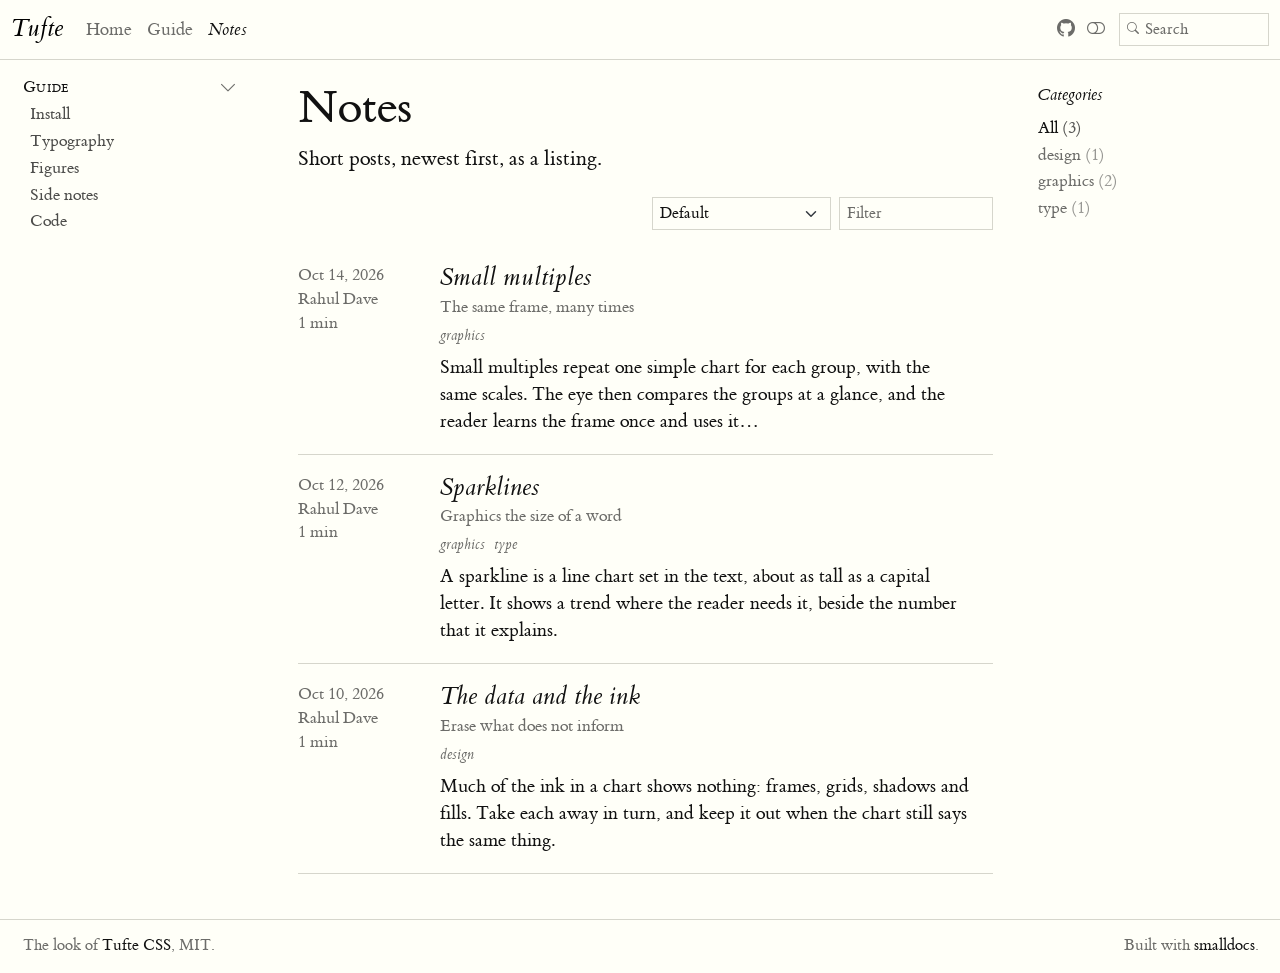
==== commit 324efd87: "Built site: v0.2.0 with side notes, smalldocs 0.2.0 from PyPI" ====
--- a/notes/index.html
+++ b/notes/index.html
@@ -1,4 +1,4 @@
-<!doctype html><html lang="en"><head><meta charset="utf-8"><meta name="generator" content="smalldocs-0.1.5"><meta name="viewport" content="width=device-width, initial-scale=1.0, user-scalable=yes"><meta name="description" content="Short posts, newest first, as a listing."><title>Notes – Tufte</title><link rel="icon" href="../site_libs/themes/tufte/logo.svg"><link rel="stylesheet" href="../site_libs/themes/tufte/tufte.css" data-mode="light" class="quarto-color-scheme" id="quarto-bootstrap-light" media="not all and (prefers-color-scheme: dark)"><link rel="stylesheet" href="../site_libs/themes/tufte/tufte-dark.css" data-mode="dark" class="quarto-color-scheme quarto-color-alternate" id="quarto-bootstrap-dark" media="(prefers-color-scheme: dark)"><link rel="stylesheet" href="../site_libs/bootstrap-icons/bootstrap-icons.min.css"><link rel="stylesheet" href="../site_libs/smalldocs.css"><meta name="smalldocs:offset" content="../"><script src="../site_libs/bootstrap/bootstrap.bundle.min.js"></script><script src="../site_libs/fuse/fuse.min.js"></script><script src="../site_libs/smalldocs.js" defer></script><script>(function(){var d=document.documentElement,s=null;try{s=localStorage.getItem('smalldocs-scheme')}catch(e){}var alt=s?s==='alternate':!!(window.matchMedia&&matchMedia('(prefers-color-scheme: dark)').matches);var ls=document.querySelectorAll('link.quarto-color-scheme');if(alt)d.dataset.scheme='alternate';if(s)ls.forEach(function(l){var on=l.classList.contains('quarto-color-alternate')===alt;if(on)l.setAttribute('blocking','render');l.media=on?'all':'not all'});var on=ls[alt?1:0];if(on&&on.dataset.mode==='dark')d.classList.add('quarto-dark')})();</script></head><body class="nav-sidebar floating nav-fixed listing"><header id="quarto-header" class="headroom sticky-top"><nav class="navbar navbar-expand-lg sd-navbar-default"><div class="navbar-container container-fluid"><div class="navbar-brand-container mx-auto"><a class="navbar-brand" href="../index.html"><span class="navbar-title">Tufte</span></a></div><button class="navbar-toggler" type="button" data-bs-toggle="collapse" data-bs-target="#navbarCollapse" aria-controls="navbarCollapse" aria-expanded="false" aria-label="Toggle navigation"><span class="navbar-toggler-icon"></span></button><div class="collapse navbar-collapse" id="navbarCollapse"><ul class="navbar-nav navbar-nav-scroll me-auto"><li class="nav-item"><a class="nav-link" href="../index.html"><span class="menu-text">Home</span></a></li><li class="nav-item"><a class="nav-link" href="../guide/install.html"><span class="menu-text">Guide</span></a></li><li class="nav-item"><a class="nav-link active" href="index.html" aria-current="page"><span class="menu-text">Notes</span></a></li></ul><ul class="navbar-nav navbar-nav-scroll ms-auto"><li class="nav-item compact"><a class="nav-link" href="https://github.com/rahuldave/smalldocs-tufte" aria-label="github"><i class="bi bi-github" role="img"></i></a></li><li class="nav-item compact"><a class="quarto-color-scheme-toggle nav-link" href="" title="Toggle dark mode" onclick="window.smalldocsToggleScheme(); return false;"><i class="bi"></i></a></li></ul><div class="quarto-navbar-tools"><div class="smalldocs-search" id="quarto-search"><i class="bi bi-search" aria-hidden="true"></i><input type="search" class="form-control form-control-sm" placeholder="Search" aria-label="Search" autocomplete="off"><div class="smalldocs-search-results dropdown-menu"></div></div></div></div></div></nav><nav class="quarto-secondary-nav"><div class="container-fluid d-flex"><button type="button" class="quarto-btn-toggle btn" aria-controls="quarto-sidebar" aria-label="Toggle sidebar navigation"><i class="bi bi-layout-text-sidebar-reverse"></i></button></div></nav></header><div id="quarto-content" class="quarto-container page-columns page-rows-contents page-layout-article has-sidebar has-margin"><nav id="quarto-sidebar" class="sidebar collapse collapse-horizontal quarto-sidebar-collapse-item sidebar-navigation floating overflow-auto"><div class="sidebar-menu-container"><ul class="list-unstyled mt-1"><li class="sidebar-item sidebar-item-section"><div class="sidebar-item-container"><a class="sidebar-item-text sidebar-link text-start" data-bs-toggle="collapse" data-bs-target="#quarto-sidebar-section-1" role="navigation" aria-expanded="true"><span class="menu-text">Guide</span></a><a class="sidebar-item-toggle text-start" data-bs-toggle="collapse" data-bs-target="#quarto-sidebar-section-1" role="navigation" aria-expanded="true" aria-label="Toggle section"><i class="bi bi-chevron-right ms-2"></i></a></div><ul id="quarto-sidebar-section-1" class="collapse list-unstyled sidebar-section depth1 show"><li class="sidebar-item"><div class="sidebar-item-container"><a href="../guide/install.html" class="sidebar-item-text sidebar-link"><span class="menu-text">Install</span></a></div></li><li class="sidebar-item"><div class="sidebar-item-container"><a href="../guide/typography.html" class="sidebar-item-text sidebar-link"><span class="menu-text">Typography</span></a></div></li><li class="sidebar-item"><div class="sidebar-item-container"><a href="../guide/figures.html" class="sidebar-item-text sidebar-link"><span class="menu-text">Figures</span></a></div></li><li class="sidebar-item"><div class="sidebar-item-container"><a href="../guide/code.html" class="sidebar-item-text sidebar-link"><span class="menu-text">Code</span></a></div></li></ul></li></ul></div></nav><div id="quarto-sidebar-glass" class="quarto-sidebar-collapse-item"></div><div id="quarto-margin-sidebar" class="sidebar margin-sidebar"><div class="quarto-listing-category-title">Categories</div><div class="quarto-listing-category category-default"><div class="category" data-category="">All <span class=quarto-category-count>(3)</span></div><div class="category" data-category="design">design <span class=quarto-category-count>(1)</span></div><div class="category" data-category="graphics">graphics <span class=quarto-category-count>(2)</span></div><div class="category" data-category="type">type <span class=quarto-category-count>(1)</span></div></div></div><main class="content" id="quarto-document-content"><header id="title-block-header" class="quarto-title-block default"><div class="quarto-title"><h1 class="title">Notes</h1></div><div><div class="description">Short posts, newest first, as a listing.</div></div><div class="quarto-title-meta"></div></header><div class="quarto-listing quarto-listing-container-default" id="listing-listing" data-page-size="50"><div class="listing-actions-group"><div class="quarto-listing-sort"><select class="form-select form-select-sm listing-sort" aria-label="Order by"><option value="">Default</option><option value="date:asc">Date - Oldest</option><option value="date:desc">Date - Newest</option><option value="title:asc">Title - Ascending</option><option value="title:desc">Title - Descending</option><option value="author:asc">Author - Ascending</option><option value="author:desc">Author - Descending</option></select></div><div class="quarto-listing-filter"><input type="search" class="form-control form-control-sm listing-filter" placeholder="Filter" aria-label="Filter listings"></div></div><div class="list quarto-listing-default"><div class="quarto-post image-right" data-index="0" data-categories="[&quot;graphics&quot;]" data-sort="{&quot;date&quot;: &quot;2026-10-14&quot;, &quot;title&quot;: &quot;small multiples&quot;, &quot;author&quot;: &quot;rahul dave&quot;, &quot;subtitle&quot;: &quot;the same frame, many times&quot;, &quot;filename&quot;: &quot;small-multiples.qmd&quot;, &quot;file-modified&quot;: 1792155831.884865, &quot;reading-time&quot;: 34, &quot;word-count&quot;: 34}" data-text="small multiples the same frame, many times small multiples repeat one simple chart for each group, with the same scales.
+<!doctype html><html lang="en"><head><meta charset="utf-8"><meta name="generator" content="smalldocs-0.2.0"><meta name="viewport" content="width=device-width, initial-scale=1.0, user-scalable=yes"><meta name="description" content="Short posts, newest first, as a listing."><title>Notes – Tufte</title><link rel="icon" href="../site_libs/themes/tufte/logo.svg"><link rel="stylesheet" href="../site_libs/themes/tufte/tufte.css" data-mode="light" class="quarto-color-scheme" id="quarto-bootstrap-light" media="not all and (prefers-color-scheme: dark)"><link rel="stylesheet" href="../site_libs/themes/tufte/tufte-dark.css" data-mode="dark" class="quarto-color-scheme quarto-color-alternate" id="quarto-bootstrap-dark" media="(prefers-color-scheme: dark)"><link rel="stylesheet" href="../site_libs/bootstrap-icons/bootstrap-icons.min.css"><link rel="stylesheet" href="../site_libs/smalldocs.css"><meta name="smalldocs:offset" content="../"><script src="../site_libs/bootstrap/bootstrap.bundle.min.js"></script><script src="../site_libs/fuse/fuse.min.js"></script><script src="../site_libs/smalldocs.js" defer></script><script>(function(){var d=document.documentElement,s=null;try{s=localStorage.getItem('smalldocs-scheme')}catch(e){}var alt=s?s==='alternate':!!(window.matchMedia&&matchMedia('(prefers-color-scheme: dark)').matches);var ls=document.querySelectorAll('link.quarto-color-scheme');if(alt)d.dataset.scheme='alternate';if(s)ls.forEach(function(l){var on=l.classList.contains('quarto-color-alternate')===alt;if(on)l.setAttribute('blocking','render');l.media=on?'all':'not all'});var on=ls[alt?1:0];if(on&&on.dataset.mode==='dark')d.classList.add('quarto-dark')})();</script></head><body class="nav-sidebar floating nav-fixed listing"><header id="quarto-header" class="headroom sticky-top"><nav class="navbar navbar-expand-lg sd-navbar-default"><div class="navbar-container container-fluid"><div class="navbar-brand-container mx-auto"><a class="navbar-brand" href="../index.html"><span class="navbar-title">Tufte</span></a></div><button class="navbar-toggler" type="button" data-bs-toggle="collapse" data-bs-target="#navbarCollapse" aria-controls="navbarCollapse" aria-expanded="false" aria-label="Toggle navigation"><span class="navbar-toggler-icon"></span></button><div class="collapse navbar-collapse" id="navbarCollapse"><ul class="navbar-nav navbar-nav-scroll me-auto"><li class="nav-item"><a class="nav-link" href="../index.html"><span class="menu-text">Home</span></a></li><li class="nav-item"><a class="nav-link" href="../guide/install.html"><span class="menu-text">Guide</span></a></li><li class="nav-item"><a class="nav-link active" href="index.html" aria-current="page"><span class="menu-text">Notes</span></a></li></ul><ul class="navbar-nav navbar-nav-scroll ms-auto"><li class="nav-item compact"><a class="nav-link" href="https://github.com/rahuldave/smalldocs-tufte" aria-label="github"><i class="bi bi-github" role="img"></i></a></li><li class="nav-item compact"><a class="quarto-color-scheme-toggle nav-link" href="" title="Toggle dark mode" onclick="window.smalldocsToggleScheme(); return false;"><i class="bi"></i></a></li></ul><div class="quarto-navbar-tools"><div class="smalldocs-search" id="quarto-search"><i class="bi bi-search" aria-hidden="true"></i><input type="search" class="form-control form-control-sm" placeholder="Search" aria-label="Search" autocomplete="off"><div class="smalldocs-search-results dropdown-menu"></div></div></div></div></div></nav><nav class="quarto-secondary-nav"><div class="container-fluid d-flex"><button type="button" class="quarto-btn-toggle btn" aria-controls="quarto-sidebar" aria-label="Toggle sidebar navigation"><i class="bi bi-layout-text-sidebar-reverse"></i></button></div></nav></header><div id="quarto-content" class="quarto-container page-columns page-rows-contents page-layout-article has-sidebar has-margin"><nav id="quarto-sidebar" class="sidebar collapse collapse-horizontal quarto-sidebar-collapse-item sidebar-navigation floating overflow-auto"><div class="sidebar-menu-container"><ul class="list-unstyled mt-1"><li class="sidebar-item sidebar-item-section"><div class="sidebar-item-container"><a class="sidebar-item-text sidebar-link text-start" data-bs-toggle="collapse" data-bs-target="#quarto-sidebar-section-1" role="navigation" aria-expanded="true"><span class="menu-text">Guide</span></a><a class="sidebar-item-toggle text-start" data-bs-toggle="collapse" data-bs-target="#quarto-sidebar-section-1" role="navigation" aria-expanded="true" aria-label="Toggle section"><i class="bi bi-chevron-right ms-2"></i></a></div><ul id="quarto-sidebar-section-1" class="collapse list-unstyled sidebar-section depth1 show"><li class="sidebar-item"><div class="sidebar-item-container"><a href="../guide/install.html" class="sidebar-item-text sidebar-link"><span class="menu-text">Install</span></a></div></li><li class="sidebar-item"><div class="sidebar-item-container"><a href="../guide/typography.html" class="sidebar-item-text sidebar-link"><span class="menu-text">Typography</span></a></div></li><li class="sidebar-item"><div class="sidebar-item-container"><a href="../guide/figures.html" class="sidebar-item-text sidebar-link"><span class="menu-text">Figures</span></a></div></li><li class="sidebar-item"><div class="sidebar-item-container"><a href="../guide/side-notes.html" class="sidebar-item-text sidebar-link"><span class="menu-text">Side notes</span></a></div></li><li class="sidebar-item"><div class="sidebar-item-container"><a href="../guide/code.html" class="sidebar-item-text sidebar-link"><span class="menu-text">Code</span></a></div></li></ul></li></ul></div></nav><div id="quarto-sidebar-glass" class="quarto-sidebar-collapse-item"></div><div id="quarto-margin-sidebar" class="sidebar margin-sidebar"><div class="quarto-listing-category-title">Categories</div><div class="quarto-listing-category category-default"><div class="category" data-category="">All <span class=quarto-category-count>(3)</span></div><div class="category" data-category="design">design <span class=quarto-category-count>(1)</span></div><div class="category" data-category="graphics">graphics <span class=quarto-category-count>(2)</span></div><div class="category" data-category="type">type <span class=quarto-category-count>(1)</span></div></div></div><main class="content" id="quarto-document-content"><header id="title-block-header" class="quarto-title-block default"><div class="quarto-title"><h1 class="title">Notes</h1></div><div><div class="description">Short posts, newest first, as a listing.</div></div><div class="quarto-title-meta"></div></header><div class="quarto-listing quarto-listing-container-default" id="listing-listing" data-page-size="50"><div class="listing-actions-group"><div class="quarto-listing-sort"><select class="form-select form-select-sm listing-sort" aria-label="Order by"><option value="">Default</option><option value="date:asc">Date - Oldest</option><option value="date:desc">Date - Newest</option><option value="title:asc">Title - Ascending</option><option value="title:desc">Title - Descending</option><option value="author:asc">Author - Ascending</option><option value="author:desc">Author - Descending</option></select></div><div class="quarto-listing-filter"><input type="search" class="form-control form-control-sm listing-filter" placeholder="Filter" aria-label="Filter listings"></div></div><div class="list quarto-listing-default"><div class="quarto-post image-right" data-index="0" data-categories="[&quot;graphics&quot;]" data-sort="{&quot;date&quot;: &quot;2026-10-14&quot;, &quot;title&quot;: &quot;small multiples&quot;, &quot;author&quot;: &quot;rahul dave&quot;, &quot;subtitle&quot;: &quot;the same frame, many times&quot;, &quot;filename&quot;: &quot;small-multiples.qmd&quot;, &quot;file-modified&quot;: 1792155831.884865, &quot;reading-time&quot;: 34, &quot;word-count&quot;: 34}" data-text="small multiples the same frame, many times small multiples repeat one simple chart for each group, with the same scales.
 the eye then compares the groups at a glance, and the reader learns the frame
 once and uses it… rahul dave graphics"><div class="metadata"><a href="small-multiples.html" class="no-external"><div class="listing-date">Oct 14, 2026</div><div class="listing-author">Rahul Dave</div><div class="listing-reading-time">1 min</div></a></div><div class="body"><a href="small-multiples.html" class="no-external"><h3 class="no-anchor listing-title">Small multiples</h3><div class="listing-subtitle">The same frame, many times</div></a><div class="listing-categories"><div class="listing-category" data-category="graphics">graphics</div></div><div class="listing-description"><a href="small-multiples.html" class="no-external">Small multiples repeat one simple chart for each group, with the same scales.
 The eye then compares the groups at a glance, and the reader learns the frame
--- a/site_libs/themes/tufte/tufte.css
+++ b/site_libs/themes/tufte/tufte.css
@@ -33,6 +33,8 @@
   --bs-code-color: #111;
   --bs-primary: #111; --bs-primary-rgb: 17, 17, 17;
   --bs-highlight-bg: #f5ecc4; --bs-highlight-color: #111;
+  --bs-primary-bg-subtle: #ecece2; --bs-primary-border-subtle: #cfcfc4; --bs-primary-text-emphasis: #111;
+  --bs-focus-ring-color: rgba(17, 17, 17, .2);
   /* Tufte's few colours, muted, for the callouts */
   --tufte-note: #3b5b7a; --tufte-tip: #3d6b3d; --tufte-warning: #9a7400; --tufte-important: #8b1a1a; --tufte-caution: #a0522d;
 }
@@ -54,6 +56,8 @@
   --bs-code-color: #ddd;
   --bs-primary: #ddd; --bs-primary-rgb: 221, 221, 221;
   --bs-highlight-bg: #4a4024; --bs-highlight-color: #eee;
+  --bs-primary-bg-subtle: #262624; --bs-primary-border-subtle: #3a3a37; --bs-primary-text-emphasis: #ddd;
+  --bs-focus-ring-color: rgba(221, 221, 221, .2);
   --tufte-note: #8fb0d0; --tufte-tip: #93c093; --tufte-warning: #d8b65a; --tufte-important: #e08a8a; --tufte-caution: #d99a6c;
 }
 
@@ -78,7 +82,8 @@
   --sd-code-bg: rgba(var(--bs-emphasis-color-rgb), .035);
 }
 html.quarto-dark:root { --sd-inline-code: var(--bs-body-color); --sd-code-bg: rgba(255, 255, 255, .05); }
-html { font-size: 15px; }
+/* the size of 1rem, as in Tufte CSS. smalldocs sets 17px; html:root wins over it, and --sd-root-font-size is how a newer smalldocs reads it */
+html:root { font-size: 15px; --sd-root-font-size: 15px; }
 body { -webkit-font-smoothing: antialiased; font-variant-ligatures: common-ligatures; }
 html body.listing #quarto-content { --sd-body-width: 900px; }
 html body.docked #quarto-content { --sd-body-width: 760px; --sd-sidebar-width: 230px; }
@@ -90,6 +95,7 @@
 
 /* Headings: normal weight, h2 and h3 in italic */
 h1, h2, h3, h4, h5, h6, .h1, .h2, .h3, .h4, .h5, .h6 { font-weight: 400; line-height: 1.1; }
+h2, h3, .h2, .h3 { font-style: italic; }
 html main.content h1, html main.content h2, html main.content h3, html main.content h4, html main.content h5, html main.content h6 { font-weight: 400; }
 html .quarto-title h1.title { font-size: 3.2rem; font-weight: 400; line-height: 1.05; margin-bottom: .75rem; }
 html .quarto-title .subtitle { font-style: italic; font-size: 1.8rem; line-height: 1.2; margin-top: .5rem; }
@@ -121,9 +127,9 @@
 html main.content table { font-size: 1.15rem; }
 .table { --bs-table-bg: transparent; --bs-table-color: var(--bs-body-color); --bs-table-striped-bg: rgba(var(--bs-body-color-rgb), .03); --bs-table-hover-bg: rgba(var(--bs-body-color-rgb), .05); --bs-table-border-color: var(--bs-border-color); font-variant-numeric: tabular-nums; }
 /* Booktabs: a heavy rule above and below, a light one under the header, none between rows */
-main.content table.table { border-top: 2px solid var(--bs-body-color); border-bottom: 2px solid var(--bs-body-color); }
-main.content table.table > :not(caption) > * > * { border-bottom-width: 0; padding: .35rem .75rem; }
-main.content table.table > thead > tr > * { border-bottom: 1px solid var(--bs-body-color); font-weight: 400; font-style: italic; }
+table.table { border-top: 2px solid var(--bs-body-color); border-bottom: 2px solid var(--bs-body-color); }
+table.table > :not(caption) > * > * { border-bottom-width: 0; padding: .35rem .75rem; }
+table.table > thead > tr > * { border-bottom: 1px solid var(--bs-body-color); font-weight: 400; font-style: italic; }
 caption { font-style: italic; font-size: 1.1rem; color: var(--bs-secondary-color); }
 
 /* Code: Consolas, no box, a little smaller than the text */
@@ -182,9 +188,14 @@
 html .toc-action { font-size: 1rem; }
 html .breadcrumb { font-size: 1.05rem; font-style: italic; }
 
-/* Margin notes: as Tufte's, in the right margin, smaller */
-html main.content .column-margin, html main.content aside { font-size: 1.1rem; line-height: 1.35; color: var(--bs-body-color); }
-@media (min-width: 992px) { html main.content .column-margin { width: 40%; margin-right: -45%; } }
+/* Side notes and margin notes, as Tufte's: smalldocs puts them in the margin; here they get the type of a small text */
+html main.content .column-margin, html main.content .margin-aside, html main.content div.aside {
+  font-size: 1.1rem; line-height: 1.35; color: var(--bs-body-color);
+}
+html main.content .margin-caption { font-size: 1.1rem; line-height: 1.35; font-style: italic; color: var(--bs-secondary-color); }
+html main.content .column-container sup, html main.content .footnote-ref sup { font-size: .7em; line-height: 0; }
+html main.content .footnote-ref { color: inherit; text-decoration: none; }
+html main.content .column-margin .figure-img { margin-bottom: .4rem; }
 
 /* Listings and cards */
 html .quarto-post .listing-title { font-style: italic; font-size: 1.7rem; }
@@ -203,7 +214,22 @@
 html .pagination-link { font-weight: 400; font-style: italic; }
 html .footer { font-size: 1.05rem; }
 .btn { border-radius: 0; }
-.btn-primary { --bs-btn-bg: var(--bs-body-color); --bs-btn-border-color: var(--bs-body-color); --bs-btn-color: var(--bs-body-bg); --bs-btn-hover-bg: var(--bs-emphasis-color); --bs-btn-hover-border-color: var(--bs-emphasis-color); --bs-btn-hover-color: var(--bs-body-bg); }
+.btn-primary { --bs-btn-bg: var(--bs-body-color); --bs-btn-border-color: var(--bs-body-color); --bs-btn-color: var(--bs-body-bg); --bs-btn-hover-bg: var(--bs-emphasis-color); --bs-btn-hover-border-color: var(--bs-emphasis-color); --bs-btn-hover-color: var(--bs-body-bg); --bs-btn-active-bg: var(--bs-emphasis-color); --bs-btn-active-border-color: var(--bs-emphasis-color); --bs-btn-active-color: var(--bs-body-bg); --bs-btn-disabled-bg: var(--bs-body-color); --bs-btn-disabled-border-color: var(--bs-body-color); --bs-btn-disabled-color: var(--bs-body-bg); }
+
+/* Bootstrap's components, on any page: ink in place of Bootstrap's blue */
+.btn-outline-primary { --bs-btn-color: var(--bs-body-color); --bs-btn-border-color: var(--bs-body-color); --bs-btn-hover-color: var(--bs-body-bg); --bs-btn-hover-bg: var(--bs-body-color); --bs-btn-hover-border-color: var(--bs-body-color); --bs-btn-active-color: var(--bs-body-bg); --bs-btn-active-bg: var(--bs-body-color); --bs-btn-active-border-color: var(--bs-body-color); --bs-btn-disabled-color: var(--bs-body-color); --bs-btn-disabled-border-color: var(--bs-body-color); }
+.btn-link { --bs-btn-color: var(--bs-link-color); --bs-btn-hover-color: var(--bs-link-hover-color); }
+.text-bg-primary { color: var(--bs-body-bg) !important; }
+.list-group { --bs-list-group-bg: transparent; --bs-list-group-active-bg: var(--bs-body-color); --bs-list-group-active-border-color: var(--bs-body-color); --bs-list-group-active-color: var(--bs-body-bg); }
+.pagination { --bs-pagination-bg: transparent; --bs-pagination-color: var(--bs-body-color); --bs-pagination-hover-color: var(--bs-body-color); --bs-pagination-focus-color: var(--bs-body-color); --bs-pagination-focus-box-shadow: none; --bs-pagination-active-bg: var(--bs-body-color); --bs-pagination-active-border-color: var(--bs-body-color); --bs-pagination-active-color: var(--bs-body-bg); --bs-pagination-border-radius: 0; }
+.progress, .progress-stacked { --bs-progress-bar-bg: var(--bs-body-color); --bs-progress-bar-color: var(--bs-body-bg); --bs-progress-bg: var(--bs-secondary-bg); --bs-progress-border-radius: 0; }
+.nav-pills { --bs-nav-pills-link-active-bg: var(--bs-body-color); --bs-nav-pills-link-active-color: var(--bs-body-bg); --bs-nav-pills-border-radius: 0; }
+.form-check-input:checked, .form-check-input[type=checkbox]:indeterminate { background-color: #5a5a55; border-color: #5a5a55; }
+.form-check-input:focus, .form-range:focus::-webkit-slider-thumb { box-shadow: 0 0 0 .2rem var(--bs-focus-ring-color); border-color: var(--bs-body-color); }
+.form-range::-webkit-slider-thumb { background-color: var(--bs-body-color); }
+.form-range::-moz-range-thumb { background-color: var(--bs-body-color); }
+.accordion { --bs-accordion-btn-focus-box-shadow: 0 0 0 .2rem var(--bs-focus-ring-color); --bs-accordion-active-color: var(--bs-body-color); }
+.badge { --bs-badge-font-weight: 400; }
 
 @media (max-width: 991.98px) {
   html .quarto-title h1.title { font-size: 2.4rem; }
--- a/site_libs/themes/tufte/tufte-dark.css
+++ b/site_libs/themes/tufte/tufte-dark.css
@@ -4,6 +4,13 @@
  * Licensed under MIT (https://github.com/twbs/bootstrap/blob/main/LICENSE)
  */:root,[data-bs-theme=light]{--bs-blue:#0d6efd;--bs-indigo:#6610f2;--bs-purple:#6f42c1;--bs-pink:#d63384;--bs-red:#dc3545;--bs-orange:#fd7e14;--bs-yellow:#ffc107;--bs-green:#198754;--bs-teal:#20c997;--bs-cyan:#0dcaf0;--bs-black:#000;--bs-white:#fff;--bs-gray:#6c757d;--bs-gray-dark:#343a40;--bs-gray-100:#f8f9fa;--bs-gray-200:#e9ecef;--bs-gray-300:#dee2e6;--bs-gray-400:#ced4da;--bs-gray-500:#adb5bd;--bs-gray-600:#6c757d;--bs-gray-700:#495057;--bs-gray-800:#343a40;--bs-gray-900:#212529;--bs-primary:#0d6efd;--bs-secondary:#6c757d;--bs-success:#198754;--bs-info:#0dcaf0;--bs-warning:#ffc107;--bs-danger:#dc3545;--bs-light:#f8f9fa;--bs-dark:#212529;--bs-primary-rgb:13,110,253;--bs-secondary-rgb:108,117,125;--bs-success-rgb:25,135,84;--bs-info-rgb:13,202,240;--bs-warning-rgb:255,193,7;--bs-danger-rgb:220,53,69;--bs-light-rgb:248,249,250;--bs-dark-rgb:33,37,41;--bs-primary-text-emphasis:#052c65;--bs-secondary-text-emphasis:#2b2f32;--bs-success-text-emphasis:#0a3622;--bs-info-text-emphasis:#055160;--bs-warning-text-emphasis:#664d03;--bs-danger-text-emphasis:#58151c;--bs-light-text-emphasis:#495057;--bs-dark-text-emphasis:#495057;--bs-primary-bg-subtle:#cfe2ff;--bs-secondary-bg-subtle:#e2e3e5;--bs-success-bg-subtle:#d1e7dd;--bs-info-bg-subtle:#cff4fc;--bs-warning-bg-subtle:#fff3cd;--bs-danger-bg-subtle:#f8d7da;--bs-light-bg-subtle:#fcfcfd;--bs-dark-bg-subtle:#ced4da;--bs-primary-border-subtle:#9ec5fe;--bs-secondary-border-subtle:#c4c8cb;--bs-success-border-subtle:#a3cfbb;--bs-info-border-subtle:#9eeaf9;--bs-warning-border-subtle:#ffe69c;--bs-danger-border-subtle:#f1aeb5;--bs-light-border-subtle:#e9ecef;--bs-dark-border-subtle:#adb5bd;--bs-white-rgb:255,255,255;--bs-black-rgb:0,0,0;--bs-font-sans-serif:system-ui,-apple-system,"Segoe UI",Roboto,"Helvetica Neue","Noto Sans","Liberation Sans",Arial,sans-serif,"Apple Color Emoji","Segoe UI Emoji","Segoe UI Symbol","Noto Color Emoji";--bs-font-monospace:SFMono-Regular,Menlo,Monaco,Consolas,"Liberation Mono","Courier New",monospace;--bs-gradient:linear-gradient(180deg, rgba(255, 255, 255, 0.15), rgba(255, 255, 255, 0));--bs-body-font-family:var(--bs-font-sans-serif);--bs-body-font-size:1rem;--bs-body-font-weight:400;--bs-body-line-height:1.5;--bs-body-color:#212529;--bs-body-color-rgb:33,37,41;--bs-body-bg:#fff;--bs-body-bg-rgb:255,255,255;--bs-emphasis-color:#000;--bs-emphasis-color-rgb:0,0,0;--bs-secondary-color:rgba(33, 37, 41, 0.75);--bs-secondary-color-rgb:33,37,41;--bs-secondary-bg:#e9ecef;--bs-secondary-bg-rgb:233,236,239;--bs-tertiary-color:rgba(33, 37, 41, 0.5);--bs-tertiary-color-rgb:33,37,41;--bs-tertiary-bg:#f8f9fa;--bs-tertiary-bg-rgb:248,249,250;--bs-heading-color:inherit;--bs-link-color:#0d6efd;--bs-link-color-rgb:13,110,253;--bs-link-decoration:underline;--bs-link-hover-color:#0a58ca;--bs-link-hover-color-rgb:10,88,202;--bs-code-color:#d63384;--bs-highlight-color:#212529;--bs-highlight-bg:#fff3cd;--bs-border-width:1px;--bs-border-style:solid;--bs-border-color:#dee2e6;--bs-border-color-translucent:rgba(0, 0, 0, 0.175);--bs-border-radius:0.375rem;--bs-border-radius-sm:0.25rem;--bs-border-radius-lg:0.5rem;--bs-border-radius-xl:1rem;--bs-border-radius-xxl:2rem;--bs-border-radius-2xl:var(--bs-border-radius-xxl);--bs-border-radius-pill:50rem;--bs-box-shadow:0 0.5rem 1rem rgba(0, 0, 0, 0.15);--bs-box-shadow-sm:0 0.125rem 0.25rem rgba(0, 0, 0, 0.075);--bs-box-shadow-lg:0 1rem 3rem rgba(0, 0, 0, 0.175);--bs-box-shadow-inset:inset 0 1px 2px rgba(0, 0, 0, 0.075);--bs-focus-ring-width:0.25rem;--bs-focus-ring-opacity:0.25;--bs-focus-ring-color:rgba(13, 110, 253, 0.25);--bs-form-valid-color:#198754;--bs-form-valid-border-color:#198754;--bs-form-invalid-color:#dc3545;--bs-form-invalid-border-color:#dc3545}[data-bs-theme=dark]{color-scheme:dark;--bs-body-color:#dee2e6;--bs-body-color-rgb:222,226,230;--bs-body-bg:#212529;--bs-body-bg-rgb:33,37,41;--bs-emphasis-color:#fff;--bs-emphasis-color-rgb:255,255,255;--bs-secondary-color:rgba(222, 226, 230, 0.75);--bs-secondary-color-rgb:222,226,230;--bs-secondary-bg:#343a40;--bs-secondary-bg-rgb:52,58,64;--bs-tertiary-color:rgba(222, 226, 230, 0.5);--bs-tertiary-color-rgb:222,226,230;--bs-tertiary-bg:#2b3035;--bs-tertiary-bg-rgb:43,48,53;--bs-primary-text-emphasis:#6ea8fe;--bs-secondary-text-emphasis:#a7acb1;--bs-success-text-emphasis:#75b798;--bs-info-text-emphasis:#6edff6;--bs-warning-text-emphasis:#ffda6a;--bs-danger-text-emphasis:#ea868f;--bs-light-text-emphasis:#f8f9fa;--bs-dark-text-emphasis:#dee2e6;--bs-primary-bg-subtle:#031633;--bs-secondary-bg-subtle:#161719;--bs-success-bg-subtle:#051b11;--bs-info-bg-subtle:#032830;--bs-warning-bg-subtle:#332701;--bs-danger-bg-subtle:#2c0b0e;--bs-light-bg-subtle:#343a40;--bs-dark-bg-subtle:#1a1d20;--bs-primary-border-subtle:#084298;--bs-secondary-border-subtle:#41464b;--bs-success-border-subtle:#0f5132;--bs-info-border-subtle:#087990;--bs-warning-border-subtle:#997404;--bs-danger-border-subtle:#842029;--bs-light-border-subtle:#495057;--bs-dark-border-subtle:#343a40;--bs-heading-color:inherit;--bs-link-color:#6ea8fe;--bs-link-hover-color:#8bb9fe;--bs-link-color-rgb:110,168,254;--bs-link-hover-color-rgb:139,185,254;--bs-code-color:#e685b5;--bs-highlight-color:#dee2e6;--bs-highlight-bg:#664d03;--bs-border-color:#495057;--bs-border-color-translucent:rgba(255, 255, 255, 0.15);--bs-form-valid-color:#75b798;--bs-form-valid-border-color:#75b798;--bs-form-invalid-color:#ea868f;--bs-form-invalid-border-color:#ea868f}*,::after,::before{box-sizing:border-box}@media (prefers-reduced-motion:no-preference){:root{scroll-behavior:smooth}}body{margin:0;font-family:var(--bs-body-font-family);font-size:var(--bs-body-font-size);font-weight:var(--bs-body-font-weight);line-height:var(--bs-body-line-height);color:var(--bs-body-color);text-align:var(--bs-body-text-align);background-color:var(--bs-body-bg);-webkit-text-size-adjust:100%;-webkit-tap-highlight-color:transparent}hr{margin:1rem 0;color:inherit;border:0;border-top:var(--bs-border-width) solid;opacity:.25}.h1,.h2,.h3,.h4,.h5,.h6,h1,h2,h3,h4,h5,h6{margin-top:0;margin-bottom:.5rem;font-weight:500;line-height:1.2;color:var(--bs-heading-color)}.h1,h1{font-size:calc(1.375rem + 1.5vw)}@media (min-width:1200px){.h1,h1{font-size:2.5rem}}.h2,h2{font-size:calc(1.325rem + .9vw)}@media (min-width:1200px){.h2,h2{font-size:2rem}}.h3,h3{font-size:calc(1.3rem + .6vw)}@media (min-width:1200px){.h3,h3{font-size:1.75rem}}.h4,h4{font-size:calc(1.275rem + .3vw)}@media (min-width:1200px){.h4,h4{font-size:1.5rem}}.h5,h5{font-size:1.25rem}.h6,h6{font-size:1rem}p{margin-top:0;margin-bottom:1rem}abbr[title]{-webkit-text-decoration:underline dotted;text-decoration:underline dotted;cursor:help;-webkit-text-decoration-skip-ink:none;text-decoration-skip-ink:none}address{margin-bottom:1rem;font-style:normal;line-height:inherit}ol,ul{padding-left:2rem}dl,ol,ul{margin-top:0;margin-bottom:1rem}ol ol,ol ul,ul ol,ul ul{margin-bottom:0}dt{font-weight:700}dd{margin-bottom:.5rem;margin-left:0}blockquote{margin:0 0 1rem}b,strong{font-weight:bolder}.small,small{font-size:.875em}.mark,mark{padding:.1875em;color:var(--bs-highlight-color);background-color:var(--bs-highlight-bg)}sub,sup{position:relative;font-size:.75em;line-height:0;vertical-align:baseline}sub{bottom:-.25em}sup{top:-.5em}a{color:rgba(var(--bs-link-color-rgb),var(--bs-link-opacity,1));text-decoration:underline}a:hover{--bs-link-color-rgb:var(--bs-link-hover-color-rgb)}a:not([href]):not([class]),a:not([href]):not([class]):hover{color:inherit;text-decoration:none}code,kbd,pre,samp{font-family:var(--bs-font-monospace);font-size:1em}pre{display:block;margin-top:0;margin-bottom:1rem;overflow:auto;font-size:.875em}pre code{font-size:inherit;color:inherit;word-break:normal}code{font-size:.875em;color:var(--bs-code-color);word-wrap:break-word}a>code{color:inherit}kbd{padding:.1875rem .375rem;font-size:.875em;color:var(--bs-body-bg);background-color:var(--bs-body-color);border-radius:.25rem}kbd kbd{padding:0;font-size:1em}figure{margin:0 0 1rem}img,svg{vertical-align:middle}table{caption-side:bottom;border-collapse:collapse}caption{padding-top:.5rem;padding-bottom:.5rem;color:var(--bs-secondary-color);text-align:left}th{text-align:inherit;text-align:-webkit-match-parent}tbody,td,tfoot,th,thead,tr{border-color:inherit;border-style:solid;border-width:0}label{display:inline-block}button{border-radius:0}button:focus:not(:focus-visible){outline:0}button,input,optgroup,select,textarea{margin:0;font-family:inherit;font-size:inherit;line-height:inherit}button,select{text-transform:none}[role=button]{cursor:pointer}select{word-wrap:normal}select:disabled{opacity:1}[list]:not([type=date]):not([type=datetime-local]):not([type=month]):not([type=week]):not([type=time])::-webkit-calendar-picker-indicator{display:none!important}[type=button],[type=reset],[type=submit],button{-webkit-appearance:button}[type=button]:not(:disabled),[type=reset]:not(:disabled),[type=submit]:not(:disabled),button:not(:disabled){cursor:pointer}::-moz-focus-inner{padding:0;border-style:none}textarea{resize:vertical}fieldset{min-width:0;padding:0;margin:0;border:0}legend{float:left;width:100%;padding:0;margin-bottom:.5rem;line-height:inherit;font-size:calc(1.275rem + .3vw)}@media (min-width:1200px){legend{font-size:1.5rem}}legend+*{clear:left}::-webkit-datetime-edit-day-field,::-webkit-datetime-edit-fields-wrapper,::-webkit-datetime-edit-hour-field,::-webkit-datetime-edit-minute,::-webkit-datetime-edit-month-field,::-webkit-datetime-edit-text,::-webkit-datetime-edit-year-field{padding:0}::-webkit-inner-spin-button{height:auto}[type=search]{-webkit-appearance:textfield;outline-offset:-2px}[type=search]::-webkit-search-cancel-button{cursor:pointer;filter:grayscale(1)}::-webkit-search-decoration{-webkit-appearance:none}::-webkit-color-swatch-wrapper{padding:0}::-webkit-file-upload-button{font:inherit;-webkit-appearance:button}::file-selector-button{font:inherit;-webkit-appearance:button}output{display:inline-block}iframe{border:0}summary{display:list-item;cursor:pointer}progress{vertical-align:baseline}[hidden]{display:none!important}.lead{font-size:1.25rem;font-weight:300}.display-1{font-weight:300;line-height:1.2;font-size:calc(1.625rem + 4.5vw)}@media (min-width:1200px){.display-1{font-size:5rem}}.display-2{font-weight:300;line-height:1.2;font-size:calc(1.575rem + 3.9vw)}@media (min-width:1200px){.display-2{font-size:4.5rem}}.display-3{font-weight:300;line-height:1.2;font-size:calc(1.525rem + 3.3vw)}@media (min-width:1200px){.display-3{font-size:4rem}}.display-4{font-weight:300;line-height:1.2;font-size:calc(1.475rem + 2.7vw)}@media (min-width:1200px){.display-4{font-size:3.5rem}}.display-5{font-weight:300;line-height:1.2;font-size:calc(1.425rem + 2.1vw)}@media (min-width:1200px){.display-5{font-size:3rem}}.display-6{font-weight:300;line-height:1.2;font-size:calc(1.375rem + 1.5vw)}@media (min-width:1200px){.display-6{font-size:2.5rem}}.list-unstyled{padding-left:0;list-style:none}.list-inline{padding-left:0;list-style:none}.list-inline-item{display:inline-block}.list-inline-item:not(:last-child){margin-right:.5rem}.initialism{font-size:.875em;text-transform:uppercase}.blockquote{margin-bottom:1rem;font-size:1.25rem}.blockquote>:last-child{margin-bottom:0}.blockquote-footer{margin-top:-1rem;margin-bottom:1rem;font-size:.875em;color:#6c757d}.blockquote-footer::before{content:"— "}.img-fluid{max-width:100%;height:auto}.img-thumbnail{padding:.25rem;background-color:var(--bs-body-bg);border:var(--bs-border-width) solid var(--bs-border-color);border-radius:var(--bs-border-radius);max-width:100%;height:auto}.figure{display:inline-block}.figure-img{margin-bottom:.5rem;line-height:1}.figure-caption{font-size:.875em;color:var(--bs-secondary-color)}.container,.container-fluid,.container-lg,.container-md,.container-sm,.container-xl,.container-xxl{--bs-gutter-x:1.5rem;--bs-gutter-y:0;width:100%;padding-right:calc(var(--bs-gutter-x) * .5);padding-left:calc(var(--bs-gutter-x) * .5);margin-right:auto;margin-left:auto}@media (min-width:576px){.container,.container-sm{max-width:540px}}@media (min-width:768px){.container,.container-md,.container-sm{max-width:720px}}@media (min-width:992px){.container,.container-lg,.container-md,.container-sm{max-width:960px}}@media (min-width:1200px){.container,.container-lg,.container-md,.container-sm,.container-xl{max-width:1140px}}@media (min-width:1400px){.container,.container-lg,.container-md,.container-sm,.container-xl,.container-xxl{max-width:1320px}}:root{--bs-breakpoint-xs:0;--bs-breakpoint-sm:576px;--bs-breakpoint-md:768px;--bs-breakpoint-lg:992px;--bs-breakpoint-xl:1200px;--bs-breakpoint-xxl:1400px}.row{--bs-gutter-x:1.5rem;--bs-gutter-y:0;display:flex;flex-wrap:wrap;margin-top:calc(-1 * var(--bs-gutter-y));margin-right:calc(-.5 * var(--bs-gutter-x));margin-left:calc(-.5 * var(--bs-gutter-x))}.row>*{flex-shrink:0;width:100%;max-width:100%;padding-right:calc(var(--bs-gutter-x) * .5);padding-left:calc(var(--bs-gutter-x) * .5);margin-top:var(--bs-gutter-y)}.col{flex:1 0 0}.row-cols-auto>*{flex:0 0 auto;width:auto}.row-cols-1>*{flex:0 0 auto;width:100%}.row-cols-2>*{flex:0 0 auto;width:50%}.row-cols-3>*{flex:0 0 auto;width:33.33333333%}.row-cols-4>*{flex:0 0 auto;width:25%}.row-cols-5>*{flex:0 0 auto;width:20%}.row-cols-6>*{flex:0 0 auto;width:16.66666667%}.col-auto{flex:0 0 auto;width:auto}.col-1{flex:0 0 auto;width:8.33333333%}.col-2{flex:0 0 auto;width:16.66666667%}.col-3{flex:0 0 auto;width:25%}.col-4{flex:0 0 auto;width:33.33333333%}.col-5{flex:0 0 auto;width:41.66666667%}.col-6{flex:0 0 auto;width:50%}.col-7{flex:0 0 auto;width:58.33333333%}.col-8{flex:0 0 auto;width:66.66666667%}.col-9{flex:0 0 auto;width:75%}.col-10{flex:0 0 auto;width:83.33333333%}.col-11{flex:0 0 auto;width:91.66666667%}.col-12{flex:0 0 auto;width:100%}.offset-1{margin-left:8.33333333%}.offset-2{margin-left:16.66666667%}.offset-3{margin-left:25%}.offset-4{margin-left:33.33333333%}.offset-5{margin-left:41.66666667%}.offset-6{margin-left:50%}.offset-7{margin-left:58.33333333%}.offset-8{margin-left:66.66666667%}.offset-9{margin-left:75%}.offset-10{margin-left:83.33333333%}.offset-11{margin-left:91.66666667%}.g-0,.gx-0{--bs-gutter-x:0}.g-0,.gy-0{--bs-gutter-y:0}.g-1,.gx-1{--bs-gutter-x:0.25rem}.g-1,.gy-1{--bs-gutter-y:0.25rem}.g-2,.gx-2{--bs-gutter-x:0.5rem}.g-2,.gy-2{--bs-gutter-y:0.5rem}.g-3,.gx-3{--bs-gutter-x:1rem}.g-3,.gy-3{--bs-gutter-y:1rem}.g-4,.gx-4{--bs-gutter-x:1.5rem}.g-4,.gy-4{--bs-gutter-y:1.5rem}.g-5,.gx-5{--bs-gutter-x:3rem}.g-5,.gy-5{--bs-gutter-y:3rem}@media (min-width:576px){.col-sm{flex:1 0 0}.row-cols-sm-auto>*{flex:0 0 auto;width:auto}.row-cols-sm-1>*{flex:0 0 auto;width:100%}.row-cols-sm-2>*{flex:0 0 auto;width:50%}.row-cols-sm-3>*{flex:0 0 auto;width:33.33333333%}.row-cols-sm-4>*{flex:0 0 auto;width:25%}.row-cols-sm-5>*{flex:0 0 auto;width:20%}.row-cols-sm-6>*{flex:0 0 auto;width:16.66666667%}.col-sm-auto{flex:0 0 auto;width:auto}.col-sm-1{flex:0 0 auto;width:8.33333333%}.col-sm-2{flex:0 0 auto;width:16.66666667%}.col-sm-3{flex:0 0 auto;width:25%}.col-sm-4{flex:0 0 auto;width:33.33333333%}.col-sm-5{flex:0 0 auto;width:41.66666667%}.col-sm-6{flex:0 0 auto;width:50%}.col-sm-7{flex:0 0 auto;width:58.33333333%}.col-sm-8{flex:0 0 auto;width:66.66666667%}.col-sm-9{flex:0 0 auto;width:75%}.col-sm-10{flex:0 0 auto;width:83.33333333%}.col-sm-11{flex:0 0 auto;width:91.66666667%}.col-sm-12{flex:0 0 auto;width:100%}.offset-sm-0{margin-left:0}.offset-sm-1{margin-left:8.33333333%}.offset-sm-2{margin-left:16.66666667%}.offset-sm-3{margin-left:25%}.offset-sm-4{margin-left:33.33333333%}.offset-sm-5{margin-left:41.66666667%}.offset-sm-6{margin-left:50%}.offset-sm-7{margin-left:58.33333333%}.offset-sm-8{margin-left:66.66666667%}.offset-sm-9{margin-left:75%}.offset-sm-10{margin-left:83.33333333%}.offset-sm-11{margin-left:91.66666667%}.g-sm-0,.gx-sm-0{--bs-gutter-x:0}.g-sm-0,.gy-sm-0{--bs-gutter-y:0}.g-sm-1,.gx-sm-1{--bs-gutter-x:0.25rem}.g-sm-1,.gy-sm-1{--bs-gutter-y:0.25rem}.g-sm-2,.gx-sm-2{--bs-gutter-x:0.5rem}.g-sm-2,.gy-sm-2{--bs-gutter-y:0.5rem}.g-sm-3,.gx-sm-3{--bs-gutter-x:1rem}.g-sm-3,.gy-sm-3{--bs-gutter-y:1rem}.g-sm-4,.gx-sm-4{--bs-gutter-x:1.5rem}.g-sm-4,.gy-sm-4{--bs-gutter-y:1.5rem}.g-sm-5,.gx-sm-5{--bs-gutter-x:3rem}.g-sm-5,.gy-sm-5{--bs-gutter-y:3rem}}@media (min-width:768px){.col-md{flex:1 0 0}.row-cols-md-auto>*{flex:0 0 auto;width:auto}.row-cols-md-1>*{flex:0 0 auto;width:100%}.row-cols-md-2>*{flex:0 0 auto;width:50%}.row-cols-md-3>*{flex:0 0 auto;width:33.33333333%}.row-cols-md-4>*{flex:0 0 auto;width:25%}.row-cols-md-5>*{flex:0 0 auto;width:20%}.row-cols-md-6>*{flex:0 0 auto;width:16.66666667%}.col-md-auto{flex:0 0 auto;width:auto}.col-md-1{flex:0 0 auto;width:8.33333333%}.col-md-2{flex:0 0 auto;width:16.66666667%}.col-md-3{flex:0 0 auto;width:25%}.col-md-4{flex:0 0 auto;width:33.33333333%}.col-md-5{flex:0 0 auto;width:41.66666667%}.col-md-6{flex:0 0 auto;width:50%}.col-md-7{flex:0 0 auto;width:58.33333333%}.col-md-8{flex:0 0 auto;width:66.66666667%}.col-md-9{flex:0 0 auto;width:75%}.col-md-10{flex:0 0 auto;width:83.33333333%}.col-md-11{flex:0 0 auto;width:91.66666667%}.col-md-12{flex:0 0 auto;width:100%}.offset-md-0{margin-left:0}.offset-md-1{margin-left:8.33333333%}.offset-md-2{margin-left:16.66666667%}.offset-md-3{margin-left:25%}.offset-md-4{margin-left:33.33333333%}.offset-md-5{margin-left:41.66666667%}.offset-md-6{margin-left:50%}.offset-md-7{margin-left:58.33333333%}.offset-md-8{margin-left:66.66666667%}.offset-md-9{margin-left:75%}.offset-md-10{margin-left:83.33333333%}.offset-md-11{margin-left:91.66666667%}.g-md-0,.gx-md-0{--bs-gutter-x:0}.g-md-0,.gy-md-0{--bs-gutter-y:0}.g-md-1,.gx-md-1{--bs-gutter-x:0.25rem}.g-md-1,.gy-md-1{--bs-gutter-y:0.25rem}.g-md-2,.gx-md-2{--bs-gutter-x:0.5rem}.g-md-2,.gy-md-2{--bs-gutter-y:0.5rem}.g-md-3,.gx-md-3{--bs-gutter-x:1rem}.g-md-3,.gy-md-3{--bs-gutter-y:1rem}.g-md-4,.gx-md-4{--bs-gutter-x:1.5rem}.g-md-4,.gy-md-4{--bs-gutter-y:1.5rem}.g-md-5,.gx-md-5{--bs-gutter-x:3rem}.g-md-5,.gy-md-5{--bs-gutter-y:3rem}}@media (min-width:992px){.col-lg{flex:1 0 0}.row-cols-lg-auto>*{flex:0 0 auto;width:auto}.row-cols-lg-1>*{flex:0 0 auto;width:100%}.row-cols-lg-2>*{flex:0 0 auto;width:50%}.row-cols-lg-3>*{flex:0 0 auto;width:33.33333333%}.row-cols-lg-4>*{flex:0 0 auto;width:25%}.row-cols-lg-5>*{flex:0 0 auto;width:20%}.row-cols-lg-6>*{flex:0 0 auto;width:16.66666667%}.col-lg-auto{flex:0 0 auto;width:auto}.col-lg-1{flex:0 0 auto;width:8.33333333%}.col-lg-2{flex:0 0 auto;width:16.66666667%}.col-lg-3{flex:0 0 auto;width:25%}.col-lg-4{flex:0 0 auto;width:33.33333333%}.col-lg-5{flex:0 0 auto;width:41.66666667%}.col-lg-6{flex:0 0 auto;width:50%}.col-lg-7{flex:0 0 auto;width:58.33333333%}.col-lg-8{flex:0 0 auto;width:66.66666667%}.col-lg-9{flex:0 0 auto;width:75%}.col-lg-10{flex:0 0 auto;width:83.33333333%}.col-lg-11{flex:0 0 auto;width:91.66666667%}.col-lg-12{flex:0 0 auto;width:100%}.offset-lg-0{margin-left:0}.offset-lg-1{margin-left:8.33333333%}.offset-lg-2{margin-left:16.66666667%}.offset-lg-3{margin-left:25%}.offset-lg-4{margin-left:33.33333333%}.offset-lg-5{margin-left:41.66666667%}.offset-lg-6{margin-left:50%}.offset-lg-7{margin-left:58.33333333%}.offset-lg-8{margin-left:66.66666667%}.offset-lg-9{margin-left:75%}.offset-lg-10{margin-left:83.33333333%}.offset-lg-11{margin-left:91.66666667%}.g-lg-0,.gx-lg-0{--bs-gutter-x:0}.g-lg-0,.gy-lg-0{--bs-gutter-y:0}.g-lg-1,.gx-lg-1{--bs-gutter-x:0.25rem}.g-lg-1,.gy-lg-1{--bs-gutter-y:0.25rem}.g-lg-2,.gx-lg-2{--bs-gutter-x:0.5rem}.g-lg-2,.gy-lg-2{--bs-gutter-y:0.5rem}.g-lg-3,.gx-lg-3{--bs-gutter-x:1rem}.g-lg-3,.gy-lg-3{--bs-gutter-y:1rem}.g-lg-4,.gx-lg-4{--bs-gutter-x:1.5rem}.g-lg-4,.gy-lg-4{--bs-gutter-y:1.5rem}.g-lg-5,.gx-lg-5{--bs-gutter-x:3rem}.g-lg-5,.gy-lg-5{--bs-gutter-y:3rem}}@media (min-width:1200px){.col-xl{flex:1 0 0}.row-cols-xl-auto>*{flex:0 0 auto;width:auto}.row-cols-xl-1>*{flex:0 0 auto;width:100%}.row-cols-xl-2>*{flex:0 0 auto;width:50%}.row-cols-xl-3>*{flex:0 0 auto;width:33.33333333%}.row-cols-xl-4>*{flex:0 0 auto;width:25%}.row-cols-xl-5>*{flex:0 0 auto;width:20%}.row-cols-xl-6>*{flex:0 0 auto;width:16.66666667%}.col-xl-auto{flex:0 0 auto;width:auto}.col-xl-1{flex:0 0 auto;width:8.33333333%}.col-xl-2{flex:0 0 auto;width:16.66666667%}.col-xl-3{flex:0 0 auto;width:25%}.col-xl-4{flex:0 0 auto;width:33.33333333%}.col-xl-5{flex:0 0 auto;width:41.66666667%}.col-xl-6{flex:0 0 auto;width:50%}.col-xl-7{flex:0 0 auto;width:58.33333333%}.col-xl-8{flex:0 0 auto;width:66.66666667%}.col-xl-9{flex:0 0 auto;width:75%}.col-xl-10{flex:0 0 auto;width:83.33333333%}.col-xl-11{flex:0 0 auto;width:91.66666667%}.col-xl-12{flex:0 0 auto;width:100%}.offset-xl-0{margin-left:0}.offset-xl-1{margin-left:8.33333333%}.offset-xl-2{margin-left:16.66666667%}.offset-xl-3{margin-left:25%}.offset-xl-4{margin-left:33.33333333%}.offset-xl-5{margin-left:41.66666667%}.offset-xl-6{margin-left:50%}.offset-xl-7{margin-left:58.33333333%}.offset-xl-8{margin-left:66.66666667%}.offset-xl-9{margin-left:75%}.offset-xl-10{margin-left:83.33333333%}.offset-xl-11{margin-left:91.66666667%}.g-xl-0,.gx-xl-0{--bs-gutter-x:0}.g-xl-0,.gy-xl-0{--bs-gutter-y:0}.g-xl-1,.gx-xl-1{--bs-gutter-x:0.25rem}.g-xl-1,.gy-xl-1{--bs-gutter-y:0.25rem}.g-xl-2,.gx-xl-2{--bs-gutter-x:0.5rem}.g-xl-2,.gy-xl-2{--bs-gutter-y:0.5rem}.g-xl-3,.gx-xl-3{--bs-gutter-x:1rem}.g-xl-3,.gy-xl-3{--bs-gutter-y:1rem}.g-xl-4,.gx-xl-4{--bs-gutter-x:1.5rem}.g-xl-4,.gy-xl-4{--bs-gutter-y:1.5rem}.g-xl-5,.gx-xl-5{--bs-gutter-x:3rem}.g-xl-5,.gy-xl-5{--bs-gutter-y:3rem}}@media (min-width:1400px){.col-xxl{flex:1 0 0}.row-cols-xxl-auto>*{flex:0 0 auto;width:auto}.row-cols-xxl-1>*{flex:0 0 auto;width:100%}.row-cols-xxl-2>*{flex:0 0 auto;width:50%}.row-cols-xxl-3>*{flex:0 0 auto;width:33.33333333%}.row-cols-xxl-4>*{flex:0 0 auto;width:25%}.row-cols-xxl-5>*{flex:0 0 auto;width:20%}.row-cols-xxl-6>*{flex:0 0 auto;width:16.66666667%}.col-xxl-auto{flex:0 0 auto;width:auto}.col-xxl-1{flex:0 0 auto;width:8.33333333%}.col-xxl-2{flex:0 0 auto;width:16.66666667%}.col-xxl-3{flex:0 0 auto;width:25%}.col-xxl-4{flex:0 0 auto;width:33.33333333%}.col-xxl-5{flex:0 0 auto;width:41.66666667%}.col-xxl-6{flex:0 0 auto;width:50%}.col-xxl-7{flex:0 0 auto;width:58.33333333%}.col-xxl-8{flex:0 0 auto;width:66.66666667%}.col-xxl-9{flex:0 0 auto;width:75%}.col-xxl-10{flex:0 0 auto;width:83.33333333%}.col-xxl-11{flex:0 0 auto;width:91.66666667%}.col-xxl-12{flex:0 0 auto;width:100%}.offset-xxl-0{margin-left:0}.offset-xxl-1{margin-left:8.33333333%}.offset-xxl-2{margin-left:16.66666667%}.offset-xxl-3{margin-left:25%}.offset-xxl-4{margin-left:33.33333333%}.offset-xxl-5{margin-left:41.66666667%}.offset-xxl-6{margin-left:50%}.offset-xxl-7{margin-left:58.33333333%}.offset-xxl-8{margin-left:66.66666667%}.offset-xxl-9{margin-left:75%}.offset-xxl-10{margin-left:83.33333333%}.offset-xxl-11{margin-left:91.66666667%}.g-xxl-0,.gx-xxl-0{--bs-gutter-x:0}.g-xxl-0,.gy-xxl-0{--bs-gutter-y:0}.g-xxl-1,.gx-xxl-1{--bs-gutter-x:0.25rem}.g-xxl-1,.gy-xxl-1{--bs-gutter-y:0.25rem}.g-xxl-2,.gx-xxl-2{--bs-gutter-x:0.5rem}.g-xxl-2,.gy-xxl-2{--bs-gutter-y:0.5rem}.g-xxl-3,.gx-xxl-3{--bs-gutter-x:1rem}.g-xxl-3,.gy-xxl-3{--bs-gutter-y:1rem}.g-xxl-4,.gx-xxl-4{--bs-gutter-x:1.5rem}.g-xxl-4,.gy-xxl-4{--bs-gutter-y:1.5rem}.g-xxl-5,.gx-xxl-5{--bs-gutter-x:3rem}.g-xxl-5,.gy-xxl-5{--bs-gutter-y:3rem}}.table{--bs-table-color-type:initial;--bs-table-bg-type:initial;--bs-table-color-state:initial;--bs-table-bg-state:initial;--bs-table-color:var(--bs-emphasis-color);--bs-table-bg:var(--bs-body-bg);--bs-table-border-color:var(--bs-border-color);--bs-table-accent-bg:transparent;--bs-table-striped-color:var(--bs-emphasis-color);--bs-table-striped-bg:rgba(var(--bs-emphasis-color-rgb), 0.05);--bs-table-active-color:var(--bs-emphasis-color);--bs-table-active-bg:rgba(var(--bs-emphasis-color-rgb), 0.1);--bs-table-hover-color:var(--bs-emphasis-color);--bs-table-hover-bg:rgba(var(--bs-emphasis-color-rgb), 0.075);width:100%;margin-bottom:1rem;vertical-align:top;border-color:var(--bs-table-border-color)}.table>:not(caption)>*>*{padding:.5rem .5rem;color:var(--bs-table-color-state,var(--bs-table-color-type,var(--bs-table-color)));background-color:var(--bs-table-bg);border-bottom-width:var(--bs-border-width);box-shadow:inset 0 0 0 9999px var(--bs-table-bg-state,var(--bs-table-bg-type,var(--bs-table-accent-bg)))}.table>tbody{vertical-align:inherit}.table>thead{vertical-align:bottom}.table-group-divider{border-top:calc(var(--bs-border-width) * 2) solid currentcolor}.caption-top{caption-side:top}.table-sm>:not(caption)>*>*{padding:.25rem .25rem}.table-bordered>:not(caption)>*{border-width:var(--bs-border-width) 0}.table-bordered>:not(caption)>*>*{border-width:0 var(--bs-border-width)}.table-borderless>:not(caption)>*>*{border-bottom-width:0}.table-borderless>:not(:first-child){border-top-width:0}.table-striped>tbody>tr:nth-of-type(odd)>*{--bs-table-color-type:var(--bs-table-striped-color);--bs-table-bg-type:var(--bs-table-striped-bg)}.table-striped-columns>:not(caption)>tr>:nth-child(2n){--bs-table-color-type:var(--bs-table-striped-color);--bs-table-bg-type:var(--bs-table-striped-bg)}.table-active{--bs-table-color-state:var(--bs-table-active-color);--bs-table-bg-state:var(--bs-table-active-bg)}.table-hover>tbody>tr:hover>*{--bs-table-color-state:var(--bs-table-hover-color);--bs-table-bg-state:var(--bs-table-hover-bg)}.table-primary{--bs-table-color:#000;--bs-table-bg:#cfe2ff;--bs-table-border-color:#a6b5cc;--bs-table-striped-bg:#c5d7f2;--bs-table-striped-color:#000;--bs-table-active-bg:#bacbe6;--bs-table-active-color:#000;--bs-table-hover-bg:#bfd1ec;--bs-table-hover-color:#000;color:var(--bs-table-color);border-color:var(--bs-table-border-color)}.table-secondary{--bs-table-color:#000;--bs-table-bg:#e2e3e5;--bs-table-border-color:#b5b6b7;--bs-table-striped-bg:#d7d8da;--bs-table-striped-color:#000;--bs-table-active-bg:#cbccce;--bs-table-active-color:#000;--bs-table-hover-bg:#d1d2d4;--bs-table-hover-color:#000;color:var(--bs-table-color);border-color:var(--bs-table-border-color)}.table-success{--bs-table-color:#000;--bs-table-bg:#d1e7dd;--bs-table-border-color:#a7b9b1;--bs-table-striped-bg:#c7dbd2;--bs-table-striped-color:#000;--bs-table-active-bg:#bcd0c7;--bs-table-active-color:#000;--bs-table-hover-bg:#c1d6cc;--bs-table-hover-color:#000;color:var(--bs-table-color);border-color:var(--bs-table-border-color)}.table-info{--bs-table-color:#000;--bs-table-bg:#cff4fc;--bs-table-border-color:#a6c3ca;--bs-table-striped-bg:#c5e8ef;--bs-table-striped-color:#000;--bs-table-active-bg:#badce3;--bs-table-active-color:#000;--bs-table-hover-bg:#bfe2e9;--bs-table-hover-color:#000;color:var(--bs-table-color);border-color:var(--bs-table-border-color)}.table-warning{--bs-table-color:#000;--bs-table-bg:#fff3cd;--bs-table-border-color:#ccc2a4;--bs-table-striped-bg:#f2e7c3;--bs-table-striped-color:#000;--bs-table-active-bg:#e6dbb9;--bs-table-active-color:#000;--bs-table-hover-bg:#ece1be;--bs-table-hover-color:#000;color:var(--bs-table-color);border-color:var(--bs-table-border-color)}.table-danger{--bs-table-color:#000;--bs-table-bg:#f8d7da;--bs-table-border-color:#c6acae;--bs-table-striped-bg:#eccccf;--bs-table-striped-color:#000;--bs-table-active-bg:#dfc2c4;--bs-table-active-color:#000;--bs-table-hover-bg:#e5c7ca;--bs-table-hover-color:#000;color:var(--bs-table-color);border-color:var(--bs-table-border-color)}.table-light{--bs-table-color:#000;--bs-table-bg:#f8f9fa;--bs-table-border-color:#c6c7c8;--bs-table-striped-bg:#ecedee;--bs-table-striped-color:#000;--bs-table-active-bg:#dfe0e1;--bs-table-active-color:#000;--bs-table-hover-bg:#e5e6e7;--bs-table-hover-color:#000;color:var(--bs-table-color);border-color:var(--bs-table-border-color)}.table-dark{--bs-table-color:#fff;--bs-table-bg:#212529;--bs-table-border-color:#4d5154;--bs-table-striped-bg:#2c3034;--bs-table-striped-color:#fff;--bs-table-active-bg:#373b3e;--bs-table-active-color:#fff;--bs-table-hover-bg:#323539;--bs-table-hover-color:#fff;color:var(--bs-table-color);border-color:var(--bs-table-border-color)}.table-responsive{overflow-x:auto;-webkit-overflow-scrolling:touch}@media (max-width:575.98px){.table-responsive-sm{overflow-x:auto;-webkit-overflow-scrolling:touch}}@media (max-width:767.98px){.table-responsive-md{overflow-x:auto;-webkit-overflow-scrolling:touch}}@media (max-width:991.98px){.table-responsive-lg{overflow-x:auto;-webkit-overflow-scrolling:touch}}@media (max-width:1199.98px){.table-responsive-xl{overflow-x:auto;-webkit-overflow-scrolling:touch}}@media (max-width:1399.98px){.table-responsive-xxl{overflow-x:auto;-webkit-overflow-scrolling:touch}}.form-label{margin-bottom:.5rem}.col-form-label{padding-top:calc(.375rem + var(--bs-border-width));padding-bottom:calc(.375rem + var(--bs-border-width));margin-bottom:0;font-size:inherit;line-height:1.5}.col-form-label-lg{padding-top:calc(.5rem + var(--bs-border-width));padding-bottom:calc(.5rem + var(--bs-border-width));font-size:1.25rem}.col-form-label-sm{padding-top:calc(.25rem + var(--bs-border-width));padding-bottom:calc(.25rem + var(--bs-border-width));font-size:.875rem}.form-text{margin-top:.25rem;font-size:.875em;color:var(--bs-secondary-color)}.form-control{display:block;width:100%;padding:.375rem .75rem;font-size:1rem;font-weight:400;line-height:1.5;color:var(--bs-body-color);-webkit-appearance:none;-moz-appearance:none;appearance:none;background-color:var(--bs-body-bg);background-clip:padding-box;border:var(--bs-border-width) solid var(--bs-border-color);border-radius:var(--bs-border-radius);transition:border-color .15s ease-in-out,box-shadow .15s ease-in-out}@media (prefers-reduced-motion:reduce){.form-control{transition:none}}.form-control[type=file]{overflow:hidden}.form-control[type=file]:not(:disabled):not([readonly]){cursor:pointer}.form-control:focus{color:var(--bs-body-color);background-color:var(--bs-body-bg);border-color:#86b7fe;outline:0;box-shadow:0 0 0 .25rem rgba(13,110,253,.25)}.form-control::-webkit-date-and-time-value{min-width:85px;height:1.5em;margin:0}.form-control::-webkit-datetime-edit{display:block;padding:0}.form-control::placeholder{color:var(--bs-secondary-color);opacity:1}.form-control:disabled{background-color:var(--bs-secondary-bg);opacity:1}.form-control::-webkit-file-upload-button{padding:.375rem .75rem;margin:-.375rem -.75rem;-webkit-margin-end:.75rem;margin-inline-end:.75rem;color:var(--bs-body-color);background-color:var(--bs-tertiary-bg);pointer-events:none;border-color:inherit;border-style:solid;border-width:0;border-inline-end-width:var(--bs-border-width);border-radius:0;-webkit-transition:color .15s ease-in-out,background-color .15s ease-in-out,border-color .15s ease-in-out,box-shadow .15s ease-in-out;transition:color .15s ease-in-out,background-color .15s ease-in-out,border-color .15s ease-in-out,box-shadow .15s ease-in-out}.form-control::file-selector-button{padding:.375rem .75rem;margin:-.375rem -.75rem;-webkit-margin-end:.75rem;margin-inline-end:.75rem;color:var(--bs-body-color);background-color:var(--bs-tertiary-bg);pointer-events:none;border-color:inherit;border-style:solid;border-width:0;border-inline-end-width:var(--bs-border-width);border-radius:0;transition:color .15s ease-in-out,background-color .15s ease-in-out,border-color .15s ease-in-out,box-shadow .15s ease-in-out}@media (prefers-reduced-motion:reduce){.form-control::-webkit-file-upload-button{-webkit-transition:none;transition:none}.form-control::file-selector-button{transition:none}}.form-control:hover:not(:disabled):not([readonly])::-webkit-file-upload-button{background-color:var(--bs-secondary-bg)}.form-control:hover:not(:disabled):not([readonly])::file-selector-button{background-color:var(--bs-secondary-bg)}.form-control-plaintext{display:block;width:100%;padding:.375rem 0;margin-bottom:0;line-height:1.5;color:var(--bs-body-color);background-color:transparent;border:solid transparent;border-width:var(--bs-border-width) 0}.form-control-plaintext:focus{outline:0}.form-control-plaintext.form-control-lg,.form-control-plaintext.form-control-sm{padding-right:0;padding-left:0}.form-control-sm{min-height:calc(1.5em + .5rem + calc(var(--bs-border-width) * 2));padding:.25rem .5rem;font-size:.875rem;border-radius:var(--bs-border-radius-sm)}.form-control-sm::-webkit-file-upload-button{padding:.25rem .5rem;margin:-.25rem -.5rem;-webkit-margin-end:.5rem;margin-inline-end:.5rem}.form-control-sm::file-selector-button{padding:.25rem .5rem;margin:-.25rem -.5rem;-webkit-margin-end:.5rem;margin-inline-end:.5rem}.form-control-lg{min-height:calc(1.5em + 1rem + calc(var(--bs-border-width) * 2));padding:.5rem 1rem;font-size:1.25rem;border-radius:var(--bs-border-radius-lg)}.form-control-lg::-webkit-file-upload-button{padding:.5rem 1rem;margin:-.5rem -1rem;-webkit-margin-end:1rem;margin-inline-end:1rem}.form-control-lg::file-selector-button{padding:.5rem 1rem;margin:-.5rem -1rem;-webkit-margin-end:1rem;margin-inline-end:1rem}textarea.form-control{min-height:calc(1.5em + .75rem + calc(var(--bs-border-width) * 2))}textarea.form-control-sm{min-height:calc(1.5em + .5rem + calc(var(--bs-border-width) * 2))}textarea.form-control-lg{min-height:calc(1.5em + 1rem + calc(var(--bs-border-width) * 2))}.form-control-color{width:3rem;height:calc(1.5em + .75rem + calc(var(--bs-border-width) * 2));padding:.375rem}.form-control-color:not(:disabled):not([readonly]){cursor:pointer}.form-control-color::-moz-color-swatch{border:0!important;border-radius:var(--bs-border-radius)}.form-control-color::-webkit-color-swatch{border:0!important;border-radius:var(--bs-border-radius)}.form-control-color.form-control-sm{height:calc(1.5em + .5rem + calc(var(--bs-border-width) * 2))}.form-control-color.form-control-lg{height:calc(1.5em + 1rem + calc(var(--bs-border-width) * 2))}.form-select{--bs-form-select-bg-img:url("data:image/svg+xml,%3csvg xmlns='http://www.w3.org/2000/svg' viewBox='0 0 16 16'%3e%3cpath fill='none' stroke='%23343a40' stroke-linecap='round' stroke-linejoin='round' stroke-width='2' d='m2 5 6 6 6-6'/%3e%3c/svg%3e");display:block;width:100%;padding:.375rem 2.25rem .375rem .75rem;font-size:1rem;font-weight:400;line-height:1.5;color:var(--bs-body-color);-webkit-appearance:none;-moz-appearance:none;appearance:none;background-color:var(--bs-body-bg);background-image:var(--bs-form-select-bg-img),var(--bs-form-select-bg-icon,none);background-repeat:no-repeat;background-position:right .75rem center;background-size:16px 12px;border:var(--bs-border-width) solid var(--bs-border-color);border-radius:var(--bs-border-radius);transition:border-color .15s ease-in-out,box-shadow .15s ease-in-out}@media (prefers-reduced-motion:reduce){.form-select{transition:none}}.form-select:focus{border-color:#86b7fe;outline:0;box-shadow:0 0 0 .25rem rgba(13,110,253,.25)}.form-select[multiple],.form-select[size]:not([size="1"]){padding-right:.75rem;background-image:none}.form-select:disabled{background-color:var(--bs-secondary-bg)}.form-select:-moz-focusring{color:transparent;text-shadow:0 0 0 var(--bs-body-color)}.form-select-sm{padding-top:.25rem;padding-bottom:.25rem;padding-left:.5rem;font-size:.875rem;border-radius:var(--bs-border-radius-sm)}.form-select-lg{padding-top:.5rem;padding-bottom:.5rem;padding-left:1rem;font-size:1.25rem;border-radius:var(--bs-border-radius-lg)}[data-bs-theme=dark] .form-select{--bs-form-select-bg-img:url("data:image/svg+xml,%3csvg xmlns='http://www.w3.org/2000/svg' viewBox='0 0 16 16'%3e%3cpath fill='none' stroke='%23dee2e6' stroke-linecap='round' stroke-linejoin='round' stroke-width='2' d='m2 5 6 6 6-6'/%3e%3c/svg%3e")}.form-check{display:block;min-height:1.5rem;padding-left:1.5em;margin-bottom:.125rem}.form-check .form-check-input{float:left;margin-left:-1.5em}.form-check-reverse{padding-right:1.5em;padding-left:0;text-align:right}.form-check-reverse .form-check-input{float:right;margin-right:-1.5em;margin-left:0}.form-check-input{--bs-form-check-bg:var(--bs-body-bg);flex-shrink:0;width:1em;height:1em;margin-top:.25em;vertical-align:top;-webkit-appearance:none;-moz-appearance:none;appearance:none;background-color:var(--bs-form-check-bg);background-image:var(--bs-form-check-bg-image);background-repeat:no-repeat;background-position:center;background-size:contain;border:var(--bs-border-width) solid var(--bs-border-color);-webkit-print-color-adjust:exact;color-adjust:exact;print-color-adjust:exact}.form-check-input[type=checkbox]{border-radius:.25em}.form-check-input[type=radio]{border-radius:50%}.form-check-input:active{filter:brightness(90%)}.form-check-input:focus{border-color:#86b7fe;outline:0;box-shadow:0 0 0 .25rem rgba(13,110,253,.25)}.form-check-input:checked{background-color:#0d6efd;border-color:#0d6efd}.form-check-input:checked[type=checkbox]{--bs-form-check-bg-image:url("data:image/svg+xml,%3csvg xmlns='http://www.w3.org/2000/svg' viewBox='0 0 20 20'%3e%3cpath fill='none' stroke='%23fff' stroke-linecap='round' stroke-linejoin='round' stroke-width='3' d='m6 10 3 3 6-6'/%3e%3c/svg%3e")}.form-check-input:checked[type=radio]{--bs-form-check-bg-image:url("data:image/svg+xml,%3csvg xmlns='http://www.w3.org/2000/svg' viewBox='-4 -4 8 8'%3e%3ccircle r='2' fill='%23fff'/%3e%3c/svg%3e")}.form-check-input[type=checkbox]:indeterminate{background-color:#0d6efd;border-color:#0d6efd;--bs-form-check-bg-image:url("data:image/svg+xml,%3csvg xmlns='http://www.w3.org/2000/svg' viewBox='0 0 20 20'%3e%3cpath fill='none' stroke='%23fff' stroke-linecap='round' stroke-linejoin='round' stroke-width='3' d='M6 10h8'/%3e%3c/svg%3e")}.form-check-input:disabled{pointer-events:none;filter:none;opacity:.5}.form-check-input:disabled~.form-check-label,.form-check-input[disabled]~.form-check-label{cursor:default;opacity:.5}.form-switch{padding-left:2.5em}.form-switch .form-check-input{--bs-form-switch-bg:url("data:image/svg+xml,%3csvg xmlns='http://www.w3.org/2000/svg' viewBox='-4 -4 8 8'%3e%3ccircle r='3' fill='rgba%280, 0, 0, 0.25%29'/%3e%3c/svg%3e");width:2em;margin-left:-2.5em;background-image:var(--bs-form-switch-bg);background-position:left center;border-radius:2em;transition:background-position .15s ease-in-out}@media (prefers-reduced-motion:reduce){.form-switch .form-check-input{transition:none}}.form-switch .form-check-input:focus{--bs-form-switch-bg:url("data:image/svg+xml,%3csvg xmlns='http://www.w3.org/2000/svg' viewBox='-4 -4 8 8'%3e%3ccircle r='3' fill='%2386b7fe'/%3e%3c/svg%3e")}.form-switch .form-check-input:checked{background-position:right center;--bs-form-switch-bg:url("data:image/svg+xml,%3csvg xmlns='http://www.w3.org/2000/svg' viewBox='-4 -4 8 8'%3e%3ccircle r='3' fill='%23fff'/%3e%3c/svg%3e")}.form-switch.form-check-reverse{padding-right:2.5em;padding-left:0}.form-switch.form-check-reverse .form-check-input{margin-right:-2.5em;margin-left:0}.form-check-inline{display:inline-block;margin-right:1rem}.btn-check{position:absolute;clip:rect(0,0,0,0);pointer-events:none}.btn-check:disabled+.btn,.btn-check[disabled]+.btn{pointer-events:none;filter:none;opacity:.65}[data-bs-theme=dark] .form-switch .form-check-input:not(:checked):not(:focus){--bs-form-switch-bg:url("data:image/svg+xml,%3csvg xmlns='http://www.w3.org/2000/svg' viewBox='-4 -4 8 8'%3e%3ccircle r='3' fill='rgba%28255, 255, 255, 0.25%29'/%3e%3c/svg%3e")}.form-range{width:100%;height:1.5rem;padding:0;-webkit-appearance:none;-moz-appearance:none;appearance:none;background-color:transparent}.form-range:focus{outline:0}.form-range:focus::-webkit-slider-thumb{box-shadow:0 0 0 1px #fff,0 0 0 .25rem rgba(13,110,253,.25)}.form-range:focus::-moz-range-thumb{box-shadow:0 0 0 1px #fff,0 0 0 .25rem rgba(13,110,253,.25)}.form-range::-moz-focus-outer{border:0}.form-range::-webkit-slider-thumb{width:1rem;height:1rem;margin-top:-.25rem;-webkit-appearance:none;appearance:none;background-color:#0d6efd;border:0;border-radius:1rem;-webkit-transition:background-color .15s ease-in-out,border-color .15s ease-in-out,box-shadow .15s ease-in-out;transition:background-color .15s ease-in-out,border-color .15s ease-in-out,box-shadow .15s ease-in-out}@media (prefers-reduced-motion:reduce){.form-range::-webkit-slider-thumb{-webkit-transition:none;transition:none}}.form-range::-webkit-slider-thumb:active{background-color:#b6d4fe}.form-range::-webkit-slider-runnable-track{width:100%;height:.5rem;color:transparent;cursor:pointer;background-color:var(--bs-secondary-bg);border-color:transparent;border-radius:1rem}.form-range::-moz-range-thumb{width:1rem;height:1rem;-moz-appearance:none;appearance:none;background-color:#0d6efd;border:0;border-radius:1rem;-moz-transition:background-color .15s ease-in-out,border-color .15s ease-in-out,box-shadow .15s ease-in-out;transition:background-color .15s ease-in-out,border-color .15s ease-in-out,box-shadow .15s ease-in-out}@media (prefers-reduced-motion:reduce){.form-range::-moz-range-thumb{-moz-transition:none;transition:none}}.form-range::-moz-range-thumb:active{background-color:#b6d4fe}.form-range::-moz-range-track{width:100%;height:.5rem;color:transparent;cursor:pointer;background-color:var(--bs-secondary-bg);border-color:transparent;border-radius:1rem}.form-range:disabled{pointer-events:none}.form-range:disabled::-webkit-slider-thumb{background-color:var(--bs-secondary-color)}.form-range:disabled::-moz-range-thumb{background-color:var(--bs-secondary-color)}.form-floating{position:relative}.form-floating>.form-control,.form-floating>.form-control-plaintext,.form-floating>.form-select{height:calc(3.5rem + calc(var(--bs-border-width) * 2));min-height:calc(3.5rem + calc(var(--bs-border-width) * 2));line-height:1.25}.form-floating>label{position:absolute;top:0;left:0;z-index:2;max-width:100%;height:100%;padding:1rem .75rem;overflow:hidden;color:rgba(var(--bs-body-color-rgb),.65);text-align:start;text-overflow:ellipsis;white-space:nowrap;pointer-events:none;border:var(--bs-border-width) solid transparent;transform-origin:0 0;transition:opacity .1s ease-in-out,transform .1s ease-in-out}@media (prefers-reduced-motion:reduce){.form-floating>label{transition:none}}.form-floating>.form-control,.form-floating>.form-control-plaintext{padding:1rem .75rem}.form-floating>.form-control-plaintext::placeholder,.form-floating>.form-control::placeholder{color:transparent}.form-floating>.form-control-plaintext:focus,.form-floating>.form-control-plaintext:not(:placeholder-shown),.form-floating>.form-control:focus,.form-floating>.form-control:not(:placeholder-shown){padding-top:1.625rem;padding-bottom:.625rem}.form-floating>.form-control-plaintext:-webkit-autofill,.form-floating>.form-control:-webkit-autofill{padding-top:1.625rem;padding-bottom:.625rem}.form-floating>.form-select{padding-top:1.625rem;padding-bottom:.625rem;padding-left:.75rem}.form-floating>.form-control-plaintext~label,.form-floating>.form-control:focus~label,.form-floating>.form-control:not(:placeholder-shown)~label,.form-floating>.form-select~label{transform:scale(.85) translateY(-.5rem) translateX(.15rem)}.form-floating>.form-control:-webkit-autofill~label{transform:scale(.85) translateY(-.5rem) translateX(.15rem)}.form-floating>textarea:focus~label::after,.form-floating>textarea:not(:placeholder-shown)~label::after{position:absolute;inset:1rem 0.375rem;z-index:-1;height:1.5em;content:"";background-color:var(--bs-body-bg);border-radius:var(--bs-border-radius)}.form-floating>textarea:disabled~label::after{background-color:var(--bs-secondary-bg)}.form-floating>.form-control-plaintext~label{border-width:var(--bs-border-width) 0}.form-floating>.form-control:disabled~label,.form-floating>:disabled~label{color:#6c757d}.input-group{position:relative;display:flex;flex-wrap:wrap;align-items:stretch;width:100%}.input-group>.form-control,.input-group>.form-floating,.input-group>.form-select{position:relative;flex:1 1 auto;width:1%;min-width:0}.input-group>.form-control:focus,.input-group>.form-floating:focus-within,.input-group>.form-select:focus{z-index:5}.input-group .btn{position:relative;z-index:2}.input-group .btn:focus{z-index:5}.input-group-text{display:flex;align-items:center;padding:.375rem .75rem;font-size:1rem;font-weight:400;line-height:1.5;color:var(--bs-body-color);text-align:center;white-space:nowrap;background-color:var(--bs-tertiary-bg);border:var(--bs-border-width) solid var(--bs-border-color);border-radius:var(--bs-border-radius)}.input-group-lg>.btn,.input-group-lg>.form-control,.input-group-lg>.form-select,.input-group-lg>.input-group-text{padding:.5rem 1rem;font-size:1.25rem;border-radius:var(--bs-border-radius-lg)}.input-group-sm>.btn,.input-group-sm>.form-control,.input-group-sm>.form-select,.input-group-sm>.input-group-text{padding:.25rem .5rem;font-size:.875rem;border-radius:var(--bs-border-radius-sm)}.input-group-lg>.form-select,.input-group-sm>.form-select{padding-right:3rem}.input-group:not(.has-validation)>.dropdown-toggle:nth-last-child(n+3),.input-group:not(.has-validation)>.form-floating:not(:last-child)>.form-control,.input-group:not(.has-validation)>.form-floating:not(:last-child)>.form-select,.input-group:not(.has-validation)>:not(:last-child):not(.dropdown-toggle):not(.dropdown-menu):not(.form-floating){border-top-right-radius:0;border-bottom-right-radius:0}.input-group.has-validation>.dropdown-toggle:nth-last-child(n+4),.input-group.has-validation>.form-floating:nth-last-child(n+3)>.form-control,.input-group.has-validation>.form-floating:nth-last-child(n+3)>.form-select,.input-group.has-validation>:nth-last-child(n+3):not(.dropdown-toggle):not(.dropdown-menu):not(.form-floating){border-top-right-radius:0;border-bottom-right-radius:0}.input-group>:not(:first-child):not(.dropdown-menu):not(.valid-tooltip):not(.valid-feedback):not(.invalid-tooltip):not(.invalid-feedback){margin-left:calc(-1 * var(--bs-border-width));border-top-left-radius:0;border-bottom-left-radius:0}.input-group>.form-floating:not(:first-child)>.form-control,.input-group>.form-floating:not(:first-child)>.form-select{border-top-left-radius:0;border-bottom-left-radius:0}.valid-feedback{display:none;width:100%;margin-top:.25rem;font-size:.875em;color:var(--bs-form-valid-color)}.valid-tooltip{position:absolute;top:100%;z-index:5;display:none;max-width:100%;padding:.25rem .5rem;margin-top:.1rem;font-size:.875rem;color:#fff;background-color:var(--bs-success);border-radius:var(--bs-border-radius)}.is-valid~.valid-feedback,.is-valid~.valid-tooltip,.was-validated :valid~.valid-feedback,.was-validated :valid~.valid-tooltip{display:block}.form-control.is-valid,.was-validated .form-control:valid{border-color:var(--bs-form-valid-border-color);padding-right:calc(1.5em + .75rem);background-image:url("data:image/svg+xml,%3csvg xmlns='http://www.w3.org/2000/svg' viewBox='0 0 8 8'%3e%3cpath fill='%23198754' d='M2.3 6.73.6 4.53c-.4-1.04.46-1.4 1.1-.8l1.1 1.4 3.4-3.8c.6-.63 1.6-.27 1.2.7l-4 4.6c-.43.5-.8.4-1.1.1'/%3e%3c/svg%3e");background-repeat:no-repeat;background-position:right calc(.375em + .1875rem) center;background-size:calc(.75em + .375rem) calc(.75em + .375rem)}.form-control.is-valid:focus,.was-validated .form-control:valid:focus{border-color:var(--bs-form-valid-border-color);box-shadow:0 0 0 .25rem rgba(var(--bs-success-rgb),.25)}.was-validated textarea.form-control:valid,textarea.form-control.is-valid{padding-right:calc(1.5em + .75rem);background-position:top calc(.375em + .1875rem) right calc(.375em + .1875rem)}.form-select.is-valid,.was-validated .form-select:valid{border-color:var(--bs-form-valid-border-color)}.form-select.is-valid:not([multiple]):not([size]),.form-select.is-valid:not([multiple])[size="1"],.was-validated .form-select:valid:not([multiple]):not([size]),.was-validated .form-select:valid:not([multiple])[size="1"]{--bs-form-select-bg-icon:url("data:image/svg+xml,%3csvg xmlns='http://www.w3.org/2000/svg' viewBox='0 0 8 8'%3e%3cpath fill='%23198754' d='M2.3 6.73.6 4.53c-.4-1.04.46-1.4 1.1-.8l1.1 1.4 3.4-3.8c.6-.63 1.6-.27 1.2.7l-4 4.6c-.43.5-.8.4-1.1.1'/%3e%3c/svg%3e");padding-right:4.125rem;background-position:right .75rem center,center right 2.25rem;background-size:16px 12px,calc(.75em + .375rem) calc(.75em + .375rem)}.form-select.is-valid:focus,.was-validated .form-select:valid:focus{border-color:var(--bs-form-valid-border-color);box-shadow:0 0 0 .25rem rgba(var(--bs-success-rgb),.25)}.form-control-color.is-valid,.was-validated .form-control-color:valid{width:calc(3rem + calc(1.5em + .75rem))}.form-check-input.is-valid,.was-validated .form-check-input:valid{border-color:var(--bs-form-valid-border-color)}.form-check-input.is-valid:checked,.was-validated .form-check-input:valid:checked{background-color:var(--bs-form-valid-color)}.form-check-input.is-valid:focus,.was-validated .form-check-input:valid:focus{box-shadow:0 0 0 .25rem rgba(var(--bs-success-rgb),.25)}.form-check-input.is-valid~.form-check-label,.was-validated .form-check-input:valid~.form-check-label{color:var(--bs-form-valid-color)}.form-check-inline .form-check-input~.valid-feedback{margin-left:.5em}.input-group>.form-control:not(:focus).is-valid,.input-group>.form-floating:not(:focus-within).is-valid,.input-group>.form-select:not(:focus).is-valid,.was-validated .input-group>.form-control:not(:focus):valid,.was-validated .input-group>.form-floating:not(:focus-within):valid,.was-validated .input-group>.form-select:not(:focus):valid{z-index:3}.invalid-feedback{display:none;width:100%;margin-top:.25rem;font-size:.875em;color:var(--bs-form-invalid-color)}.invalid-tooltip{position:absolute;top:100%;z-index:5;display:none;max-width:100%;padding:.25rem .5rem;margin-top:.1rem;font-size:.875rem;color:#fff;background-color:var(--bs-danger);border-radius:var(--bs-border-radius)}.is-invalid~.invalid-feedback,.is-invalid~.invalid-tooltip,.was-validated :invalid~.invalid-feedback,.was-validated :invalid~.invalid-tooltip{display:block}.form-control.is-invalid,.was-validated .form-control:invalid{border-color:var(--bs-form-invalid-border-color);padding-right:calc(1.5em + .75rem);background-image:url("data:image/svg+xml,%3csvg xmlns='http://www.w3.org/2000/svg' viewBox='0 0 12 12' width='12' height='12' fill='none' stroke='%23dc3545'%3e%3ccircle cx='6' cy='6' r='4.5'/%3e%3cpath stroke-linejoin='round' d='M5.8 3.6h.4L6 6.5z'/%3e%3ccircle cx='6' cy='8.2' r='.6' fill='%23dc3545' stroke='none'/%3e%3c/svg%3e");background-repeat:no-repeat;background-position:right calc(.375em + .1875rem) center;background-size:calc(.75em + .375rem) calc(.75em + .375rem)}.form-control.is-invalid:focus,.was-validated .form-control:invalid:focus{border-color:var(--bs-form-invalid-border-color);box-shadow:0 0 0 .25rem rgba(var(--bs-danger-rgb),.25)}.was-validated textarea.form-control:invalid,textarea.form-control.is-invalid{padding-right:calc(1.5em + .75rem);background-position:top calc(.375em + .1875rem) right calc(.375em + .1875rem)}.form-select.is-invalid,.was-validated .form-select:invalid{border-color:var(--bs-form-invalid-border-color)}.form-select.is-invalid:not([multiple]):not([size]),.form-select.is-invalid:not([multiple])[size="1"],.was-validated .form-select:invalid:not([multiple]):not([size]),.was-validated .form-select:invalid:not([multiple])[size="1"]{--bs-form-select-bg-icon:url("data:image/svg+xml,%3csvg xmlns='http://www.w3.org/2000/svg' viewBox='0 0 12 12' width='12' height='12' fill='none' stroke='%23dc3545'%3e%3ccircle cx='6' cy='6' r='4.5'/%3e%3cpath stroke-linejoin='round' d='M5.8 3.6h.4L6 6.5z'/%3e%3ccircle cx='6' cy='8.2' r='.6' fill='%23dc3545' stroke='none'/%3e%3c/svg%3e");padding-right:4.125rem;background-position:right .75rem center,center right 2.25rem;background-size:16px 12px,calc(.75em + .375rem) calc(.75em + .375rem)}.form-select.is-invalid:focus,.was-validated .form-select:invalid:focus{border-color:var(--bs-form-invalid-border-color);box-shadow:0 0 0 .25rem rgba(var(--bs-danger-rgb),.25)}.form-control-color.is-invalid,.was-validated .form-control-color:invalid{width:calc(3rem + calc(1.5em + .75rem))}.form-check-input.is-invalid,.was-validated .form-check-input:invalid{border-color:var(--bs-form-invalid-border-color)}.form-check-input.is-invalid:checked,.was-validated .form-check-input:invalid:checked{background-color:var(--bs-form-invalid-color)}.form-check-input.is-invalid:focus,.was-validated .form-check-input:invalid:focus{box-shadow:0 0 0 .25rem rgba(var(--bs-danger-rgb),.25)}.form-check-input.is-invalid~.form-check-label,.was-validated .form-check-input:invalid~.form-check-label{color:var(--bs-form-invalid-color)}.form-check-inline .form-check-input~.invalid-feedback{margin-left:.5em}.input-group>.form-control:not(:focus).is-invalid,.input-group>.form-floating:not(:focus-within).is-invalid,.input-group>.form-select:not(:focus).is-invalid,.was-validated .input-group>.form-control:not(:focus):invalid,.was-validated .input-group>.form-floating:not(:focus-within):invalid,.was-validated .input-group>.form-select:not(:focus):invalid{z-index:4}.btn{--bs-btn-padding-x:0.75rem;--bs-btn-padding-y:0.375rem;--bs-btn-font-family: ;--bs-btn-font-size:1rem;--bs-btn-font-weight:400;--bs-btn-line-height:1.5;--bs-btn-color:var(--bs-body-color);--bs-btn-bg:transparent;--bs-btn-border-width:var(--bs-border-width);--bs-btn-border-color:transparent;--bs-btn-border-radius:var(--bs-border-radius);--bs-btn-hover-border-color:transparent;--bs-btn-box-shadow:inset 0 1px 0 rgba(255, 255, 255, 0.15),0 1px 1px rgba(0, 0, 0, 0.075);--bs-btn-disabled-opacity:0.65;--bs-btn-focus-box-shadow:0 0 0 0.25rem rgba(var(--bs-btn-focus-shadow-rgb), .5);display:inline-block;padding:var(--bs-btn-padding-y) var(--bs-btn-padding-x);font-family:var(--bs-btn-font-family);font-size:var(--bs-btn-font-size);font-weight:var(--bs-btn-font-weight);line-height:var(--bs-btn-line-height);color:var(--bs-btn-color);text-align:center;text-decoration:none;vertical-align:middle;cursor:pointer;-webkit-user-select:none;-moz-user-select:none;user-select:none;border:var(--bs-btn-border-width) solid var(--bs-btn-border-color);border-radius:var(--bs-btn-border-radius);background-color:var(--bs-btn-bg);transition:color .15s ease-in-out,background-color .15s ease-in-out,border-color .15s ease-in-out,box-shadow .15s ease-in-out}@media (prefers-reduced-motion:reduce){.btn{transition:none}}.btn:hover{color:var(--bs-btn-hover-color);background-color:var(--bs-btn-hover-bg);border-color:var(--bs-btn-hover-border-color)}.btn-check+.btn:hover{color:var(--bs-btn-color);background-color:var(--bs-btn-bg);border-color:var(--bs-btn-border-color)}.btn:focus-visible{color:var(--bs-btn-hover-color);background-color:var(--bs-btn-hover-bg);border-color:var(--bs-btn-hover-border-color);outline:0;box-shadow:var(--bs-btn-focus-box-shadow)}.btn-check:focus-visible+.btn{border-color:var(--bs-btn-hover-border-color);outline:0;box-shadow:var(--bs-btn-focus-box-shadow)}.btn-check:checked+.btn,.btn.active,.btn.show,.btn:first-child:active,:not(.btn-check)+.btn:active{color:var(--bs-btn-active-color);background-color:var(--bs-btn-active-bg);border-color:var(--bs-btn-active-border-color)}.btn-check:checked+.btn:focus-visible,.btn.active:focus-visible,.btn.show:focus-visible,.btn:first-child:active:focus-visible,:not(.btn-check)+.btn:active:focus-visible{box-shadow:var(--bs-btn-focus-box-shadow)}.btn-check:checked:focus-visible+.btn{box-shadow:var(--bs-btn-focus-box-shadow)}.btn.disabled,.btn:disabled,fieldset:disabled .btn{color:var(--bs-btn-disabled-color);pointer-events:none;background-color:var(--bs-btn-disabled-bg);border-color:var(--bs-btn-disabled-border-color);opacity:var(--bs-btn-disabled-opacity)}.btn-primary{--bs-btn-color:#fff;--bs-btn-bg:#0d6efd;--bs-btn-border-color:#0d6efd;--bs-btn-hover-color:#fff;--bs-btn-hover-bg:#0b5ed7;--bs-btn-hover-border-color:#0a58ca;--bs-btn-focus-shadow-rgb:49,132,253;--bs-btn-active-color:#fff;--bs-btn-active-bg:#0a58ca;--bs-btn-active-border-color:#0a53be;--bs-btn-active-shadow:inset 0 3px 5px rgba(0, 0, 0, 0.125);--bs-btn-disabled-color:#fff;--bs-btn-disabled-bg:#0d6efd;--bs-btn-disabled-border-color:#0d6efd}.btn-secondary{--bs-btn-color:#fff;--bs-btn-bg:#6c757d;--bs-btn-border-color:#6c757d;--bs-btn-hover-color:#fff;--bs-btn-hover-bg:#5c636a;--bs-btn-hover-border-color:#565e64;--bs-btn-focus-shadow-rgb:130,138,145;--bs-btn-active-color:#fff;--bs-btn-active-bg:#565e64;--bs-btn-active-border-color:#51585e;--bs-btn-active-shadow:inset 0 3px 5px rgba(0, 0, 0, 0.125);--bs-btn-disabled-color:#fff;--bs-btn-disabled-bg:#6c757d;--bs-btn-disabled-border-color:#6c757d}.btn-success{--bs-btn-color:#fff;--bs-btn-bg:#198754;--bs-btn-border-color:#198754;--bs-btn-hover-color:#fff;--bs-btn-hover-bg:#157347;--bs-btn-hover-border-color:#146c43;--bs-btn-focus-shadow-rgb:60,153,110;--bs-btn-active-color:#fff;--bs-btn-active-bg:#146c43;--bs-btn-active-border-color:#13653f;--bs-btn-active-shadow:inset 0 3px 5px rgba(0, 0, 0, 0.125);--bs-btn-disabled-color:#fff;--bs-btn-disabled-bg:#198754;--bs-btn-disabled-border-color:#198754}.btn-info{--bs-btn-color:#000;--bs-btn-bg:#0dcaf0;--bs-btn-border-color:#0dcaf0;--bs-btn-hover-color:#000;--bs-btn-hover-bg:#31d2f2;--bs-btn-hover-border-color:#25cff2;--bs-btn-focus-shadow-rgb:11,172,204;--bs-btn-active-color:#000;--bs-btn-active-bg:#3dd5f3;--bs-btn-active-border-color:#25cff2;--bs-btn-active-shadow:inset 0 3px 5px rgba(0, 0, 0, 0.125);--bs-btn-disabled-color:#000;--bs-btn-disabled-bg:#0dcaf0;--bs-btn-disabled-border-color:#0dcaf0}.btn-warning{--bs-btn-color:#000;--bs-btn-bg:#ffc107;--bs-btn-border-color:#ffc107;--bs-btn-hover-color:#000;--bs-btn-hover-bg:#ffca2c;--bs-btn-hover-border-color:#ffc720;--bs-btn-focus-shadow-rgb:217,164,6;--bs-btn-active-color:#000;--bs-btn-active-bg:#ffcd39;--bs-btn-active-border-color:#ffc720;--bs-btn-active-shadow:inset 0 3px 5px rgba(0, 0, 0, 0.125);--bs-btn-disabled-color:#000;--bs-btn-disabled-bg:#ffc107;--bs-btn-disabled-border-color:#ffc107}.btn-danger{--bs-btn-color:#fff;--bs-btn-bg:#dc3545;--bs-btn-border-color:#dc3545;--bs-btn-hover-color:#fff;--bs-btn-hover-bg:#bb2d3b;--bs-btn-hover-border-color:#b02a37;--bs-btn-focus-shadow-rgb:225,83,97;--bs-btn-active-color:#fff;--bs-btn-active-bg:#b02a37;--bs-btn-active-border-color:#a52834;--bs-btn-active-shadow:inset 0 3px 5px rgba(0, 0, 0, 0.125);--bs-btn-disabled-color:#fff;--bs-btn-disabled-bg:#dc3545;--bs-btn-disabled-border-color:#dc3545}.btn-light{--bs-btn-color:#000;--bs-btn-bg:#f8f9fa;--bs-btn-border-color:#f8f9fa;--bs-btn-hover-color:#000;--bs-btn-hover-bg:#d3d4d5;--bs-btn-hover-border-color:#c6c7c8;--bs-btn-focus-shadow-rgb:211,212,213;--bs-btn-active-color:#000;--bs-btn-active-bg:#c6c7c8;--bs-btn-active-border-color:#babbbc;--bs-btn-active-shadow:inset 0 3px 5px rgba(0, 0, 0, 0.125);--bs-btn-disabled-color:#000;--bs-btn-disabled-bg:#f8f9fa;--bs-btn-disabled-border-color:#f8f9fa}.btn-dark{--bs-btn-color:#fff;--bs-btn-bg:#212529;--bs-btn-border-color:#212529;--bs-btn-hover-color:#fff;--bs-btn-hover-bg:#424649;--bs-btn-hover-border-color:#373b3e;--bs-btn-focus-shadow-rgb:66,70,73;--bs-btn-active-color:#fff;--bs-btn-active-bg:#4d5154;--bs-btn-active-border-color:#373b3e;--bs-btn-active-shadow:inset 0 3px 5px rgba(0, 0, 0, 0.125);--bs-btn-disabled-color:#fff;--bs-btn-disabled-bg:#212529;--bs-btn-disabled-border-color:#212529}.btn-outline-primary{--bs-btn-color:#0d6efd;--bs-btn-border-color:#0d6efd;--bs-btn-hover-color:#fff;--bs-btn-hover-bg:#0d6efd;--bs-btn-hover-border-color:#0d6efd;--bs-btn-focus-shadow-rgb:13,110,253;--bs-btn-active-color:#fff;--bs-btn-active-bg:#0d6efd;--bs-btn-active-border-color:#0d6efd;--bs-btn-active-shadow:inset 0 3px 5px rgba(0, 0, 0, 0.125);--bs-btn-disabled-color:#0d6efd;--bs-btn-disabled-bg:transparent;--bs-btn-disabled-border-color:#0d6efd;--bs-gradient:none}.btn-outline-secondary{--bs-btn-color:#6c757d;--bs-btn-border-color:#6c757d;--bs-btn-hover-color:#fff;--bs-btn-hover-bg:#6c757d;--bs-btn-hover-border-color:#6c757d;--bs-btn-focus-shadow-rgb:108,117,125;--bs-btn-active-color:#fff;--bs-btn-active-bg:#6c757d;--bs-btn-active-border-color:#6c757d;--bs-btn-active-shadow:inset 0 3px 5px rgba(0, 0, 0, 0.125);--bs-btn-disabled-color:#6c757d;--bs-btn-disabled-bg:transparent;--bs-btn-disabled-border-color:#6c757d;--bs-gradient:none}.btn-outline-success{--bs-btn-color:#198754;--bs-btn-border-color:#198754;--bs-btn-hover-color:#fff;--bs-btn-hover-bg:#198754;--bs-btn-hover-border-color:#198754;--bs-btn-focus-shadow-rgb:25,135,84;--bs-btn-active-color:#fff;--bs-btn-active-bg:#198754;--bs-btn-active-border-color:#198754;--bs-btn-active-shadow:inset 0 3px 5px rgba(0, 0, 0, 0.125);--bs-btn-disabled-color:#198754;--bs-btn-disabled-bg:transparent;--bs-btn-disabled-border-color:#198754;--bs-gradient:none}.btn-outline-info{--bs-btn-color:#0dcaf0;--bs-btn-border-color:#0dcaf0;--bs-btn-hover-color:#000;--bs-btn-hover-bg:#0dcaf0;--bs-btn-hover-border-color:#0dcaf0;--bs-btn-focus-shadow-rgb:13,202,240;--bs-btn-active-color:#000;--bs-btn-active-bg:#0dcaf0;--bs-btn-active-border-color:#0dcaf0;--bs-btn-active-shadow:inset 0 3px 5px rgba(0, 0, 0, 0.125);--bs-btn-disabled-color:#0dcaf0;--bs-btn-disabled-bg:transparent;--bs-btn-disabled-border-color:#0dcaf0;--bs-gradient:none}.btn-outline-warning{--bs-btn-color:#ffc107;--bs-btn-border-color:#ffc107;--bs-btn-hover-color:#000;--bs-btn-hover-bg:#ffc107;--bs-btn-hover-border-color:#ffc107;--bs-btn-focus-shadow-rgb:255,193,7;--bs-btn-active-color:#000;--bs-btn-active-bg:#ffc107;--bs-btn-active-border-color:#ffc107;--bs-btn-active-shadow:inset 0 3px 5px rgba(0, 0, 0, 0.125);--bs-btn-disabled-color:#ffc107;--bs-btn-disabled-bg:transparent;--bs-btn-disabled-border-color:#ffc107;--bs-gradient:none}.btn-outline-danger{--bs-btn-color:#dc3545;--bs-btn-border-color:#dc3545;--bs-btn-hover-color:#fff;--bs-btn-hover-bg:#dc3545;--bs-btn-hover-border-color:#dc3545;--bs-btn-focus-shadow-rgb:220,53,69;--bs-btn-active-color:#fff;--bs-btn-active-bg:#dc3545;--bs-btn-active-border-color:#dc3545;--bs-btn-active-shadow:inset 0 3px 5px rgba(0, 0, 0, 0.125);--bs-btn-disabled-color:#dc3545;--bs-btn-disabled-bg:transparent;--bs-btn-disabled-border-color:#dc3545;--bs-gradient:none}.btn-outline-light{--bs-btn-color:#f8f9fa;--bs-btn-border-color:#f8f9fa;--bs-btn-hover-color:#000;--bs-btn-hover-bg:#f8f9fa;--bs-btn-hover-border-color:#f8f9fa;--bs-btn-focus-shadow-rgb:248,249,250;--bs-btn-active-color:#000;--bs-btn-active-bg:#f8f9fa;--bs-btn-active-border-color:#f8f9fa;--bs-btn-active-shadow:inset 0 3px 5px rgba(0, 0, 0, 0.125);--bs-btn-disabled-color:#f8f9fa;--bs-btn-disabled-bg:transparent;--bs-btn-disabled-border-color:#f8f9fa;--bs-gradient:none}.btn-outline-dark{--bs-btn-color:#212529;--bs-btn-border-color:#212529;--bs-btn-hover-color:#fff;--bs-btn-hover-bg:#212529;--bs-btn-hover-border-color:#212529;--bs-btn-focus-shadow-rgb:33,37,41;--bs-btn-active-color:#fff;--bs-btn-active-bg:#212529;--bs-btn-active-border-color:#212529;--bs-btn-active-shadow:inset 0 3px 5px rgba(0, 0, 0, 0.125);--bs-btn-disabled-color:#212529;--bs-btn-disabled-bg:transparent;--bs-btn-disabled-border-color:#212529;--bs-gradient:none}.btn-link{--bs-btn-font-weight:400;--bs-btn-color:var(--bs-link-color);--bs-btn-bg:transparent;--bs-btn-border-color:transparent;--bs-btn-hover-color:var(--bs-link-hover-color);--bs-btn-hover-border-color:transparent;--bs-btn-active-color:var(--bs-link-hover-color);--bs-btn-active-border-color:transparent;--bs-btn-disabled-color:#6c757d;--bs-btn-disabled-border-color:transparent;--bs-btn-box-shadow:0 0 0 #000;--bs-btn-focus-shadow-rgb:49,132,253;text-decoration:underline}.btn-link:focus-visible{color:var(--bs-btn-color)}.btn-link:hover{color:var(--bs-btn-hover-color)}.btn-group-lg>.btn,.btn-lg{--bs-btn-padding-y:0.5rem;--bs-btn-padding-x:1rem;--bs-btn-font-size:1.25rem;--bs-btn-border-radius:var(--bs-border-radius-lg)}.btn-group-sm>.btn,.btn-sm{--bs-btn-padding-y:0.25rem;--bs-btn-padding-x:0.5rem;--bs-btn-font-size:0.875rem;--bs-btn-border-radius:var(--bs-border-radius-sm)}.fade{transition:opacity .15s linear}@media (prefers-reduced-motion:reduce){.fade{transition:none}}.fade:not(.show){opacity:0}.collapse:not(.show){display:none}.collapsing{height:0;overflow:hidden;transition:height .35s ease}@media (prefers-reduced-motion:reduce){.collapsing{transition:none}}.collapsing.collapse-horizontal{width:0;height:auto;transition:width .35s ease}@media (prefers-reduced-motion:reduce){.collapsing.collapse-horizontal{transition:none}}.dropdown,.dropdown-center,.dropend,.dropstart,.dropup,.dropup-center{position:relative}.dropdown-toggle{white-space:nowrap}.dropdown-toggle::after{display:inline-block;margin-left:.255em;vertical-align:.255em;content:"";border-top:.3em solid;border-right:.3em solid transparent;border-bottom:0;border-left:.3em solid transparent}.dropdown-toggle:empty::after{margin-left:0}.dropdown-menu{--bs-dropdown-zindex:1000;--bs-dropdown-min-width:10rem;--bs-dropdown-padding-x:0;--bs-dropdown-padding-y:0.5rem;--bs-dropdown-spacer:0.125rem;--bs-dropdown-font-size:1rem;--bs-dropdown-color:var(--bs-body-color);--bs-dropdown-bg:var(--bs-body-bg);--bs-dropdown-border-color:var(--bs-border-color-translucent);--bs-dropdown-border-radius:var(--bs-border-radius);--bs-dropdown-border-width:var(--bs-border-width);--bs-dropdown-inner-border-radius:calc(var(--bs-border-radius) - var(--bs-border-width));--bs-dropdown-divider-bg:var(--bs-border-color-translucent);--bs-dropdown-divider-margin-y:0.5rem;--bs-dropdown-box-shadow:var(--bs-box-shadow);--bs-dropdown-link-color:var(--bs-body-color);--bs-dropdown-link-hover-color:var(--bs-body-color);--bs-dropdown-link-hover-bg:var(--bs-tertiary-bg);--bs-dropdown-link-active-color:#fff;--bs-dropdown-link-active-bg:#0d6efd;--bs-dropdown-link-disabled-color:var(--bs-tertiary-color);--bs-dropdown-item-padding-x:1rem;--bs-dropdown-item-padding-y:0.25rem;--bs-dropdown-header-color:#6c757d;--bs-dropdown-header-padding-x:1rem;--bs-dropdown-header-padding-y:0.5rem;position:absolute;z-index:var(--bs-dropdown-zindex);display:none;min-width:var(--bs-dropdown-min-width);padding:var(--bs-dropdown-padding-y) var(--bs-dropdown-padding-x);margin:0;font-size:var(--bs-dropdown-font-size);color:var(--bs-dropdown-color);text-align:left;list-style:none;background-color:var(--bs-dropdown-bg);background-clip:padding-box;border:var(--bs-dropdown-border-width) solid var(--bs-dropdown-border-color);border-radius:var(--bs-dropdown-border-radius)}.dropdown-menu[data-bs-popper]{top:100%;left:0;margin-top:var(--bs-dropdown-spacer)}.dropdown-menu-start{--bs-position:start}.dropdown-menu-start[data-bs-popper]{right:auto;left:0}.dropdown-menu-end{--bs-position:end}.dropdown-menu-end[data-bs-popper]{right:0;left:auto}@media (min-width:576px){.dropdown-menu-sm-start{--bs-position:start}.dropdown-menu-sm-start[data-bs-popper]{right:auto;left:0}.dropdown-menu-sm-end{--bs-position:end}.dropdown-menu-sm-end[data-bs-popper]{right:0;left:auto}}@media (min-width:768px){.dropdown-menu-md-start{--bs-position:start}.dropdown-menu-md-start[data-bs-popper]{right:auto;left:0}.dropdown-menu-md-end{--bs-position:end}.dropdown-menu-md-end[data-bs-popper]{right:0;left:auto}}@media (min-width:992px){.dropdown-menu-lg-start{--bs-position:start}.dropdown-menu-lg-start[data-bs-popper]{right:auto;left:0}.dropdown-menu-lg-end{--bs-position:end}.dropdown-menu-lg-end[data-bs-popper]{right:0;left:auto}}@media (min-width:1200px){.dropdown-menu-xl-start{--bs-position:start}.dropdown-menu-xl-start[data-bs-popper]{right:auto;left:0}.dropdown-menu-xl-end{--bs-position:end}.dropdown-menu-xl-end[data-bs-popper]{right:0;left:auto}}@media (min-width:1400px){.dropdown-menu-xxl-start{--bs-position:start}.dropdown-menu-xxl-start[data-bs-popper]{right:auto;left:0}.dropdown-menu-xxl-end{--bs-position:end}.dropdown-menu-xxl-end[data-bs-popper]{right:0;left:auto}}.dropup .dropdown-menu[data-bs-popper]{top:auto;bottom:100%;margin-top:0;margin-bottom:var(--bs-dropdown-spacer)}.dropup .dropdown-toggle::after{display:inline-block;margin-left:.255em;vertical-align:.255em;content:"";border-top:0;border-right:.3em solid transparent;border-bottom:.3em solid;border-left:.3em solid transparent}.dropup .dropdown-toggle:empty::after{margin-left:0}.dropend .dropdown-menu[data-bs-popper]{top:0;right:auto;left:100%;margin-top:0;margin-left:var(--bs-dropdown-spacer)}.dropend .dropdown-toggle::after{display:inline-block;margin-left:.255em;vertical-align:.255em;content:"";border-top:.3em solid transparent;border-right:0;border-bottom:.3em solid transparent;border-left:.3em solid}.dropend .dropdown-toggle:empty::after{margin-left:0}.dropend .dropdown-toggle::after{vertical-align:0}.dropstart .dropdown-menu[data-bs-popper]{top:0;right:100%;left:auto;margin-top:0;margin-right:var(--bs-dropdown-spacer)}.dropstart .dropdown-toggle::after{display:inline-block;margin-left:.255em;vertical-align:.255em;content:""}.dropstart .dropdown-toggle::after{display:none}.dropstart .dropdown-toggle::before{display:inline-block;margin-right:.255em;vertical-align:.255em;content:"";border-top:.3em solid transparent;border-right:.3em solid;border-bottom:.3em solid transparent}.dropstart .dropdown-toggle:empty::after{margin-left:0}.dropstart .dropdown-toggle::before{vertical-align:0}.dropdown-divider{height:0;margin:var(--bs-dropdown-divider-margin-y) 0;overflow:hidden;border-top:1px solid var(--bs-dropdown-divider-bg);opacity:1}.dropdown-item{display:block;width:100%;padding:var(--bs-dropdown-item-padding-y) var(--bs-dropdown-item-padding-x);clear:both;font-weight:400;color:var(--bs-dropdown-link-color);text-align:inherit;text-decoration:none;white-space:nowrap;background-color:transparent;border:0;border-radius:var(--bs-dropdown-item-border-radius,0)}.dropdown-item:focus,.dropdown-item:hover{color:var(--bs-dropdown-link-hover-color);background-color:var(--bs-dropdown-link-hover-bg)}.dropdown-item.active,.dropdown-item:active{color:var(--bs-dropdown-link-active-color);text-decoration:none;background-color:var(--bs-dropdown-link-active-bg)}.dropdown-item.disabled,.dropdown-item:disabled{color:var(--bs-dropdown-link-disabled-color);pointer-events:none;background-color:transparent}.dropdown-menu.show{display:block}.dropdown-header{display:block;padding:var(--bs-dropdown-header-padding-y) var(--bs-dropdown-header-padding-x);margin-bottom:0;font-size:.875rem;color:var(--bs-dropdown-header-color);white-space:nowrap}.dropdown-item-text{display:block;padding:var(--bs-dropdown-item-padding-y) var(--bs-dropdown-item-padding-x);color:var(--bs-dropdown-link-color)}.dropdown-menu-dark{--bs-dropdown-color:#dee2e6;--bs-dropdown-bg:#343a40;--bs-dropdown-border-color:var(--bs-border-color-translucent);--bs-dropdown-box-shadow: ;--bs-dropdown-link-color:#dee2e6;--bs-dropdown-link-hover-color:#fff;--bs-dropdown-divider-bg:var(--bs-border-color-translucent);--bs-dropdown-link-hover-bg:rgba(255, 255, 255, 0.15);--bs-dropdown-link-active-color:#fff;--bs-dropdown-link-active-bg:#0d6efd;--bs-dropdown-link-disabled-color:#adb5bd;--bs-dropdown-header-color:#adb5bd}.btn-group,.btn-group-vertical{position:relative;display:inline-flex;vertical-align:middle}.btn-group-vertical>.btn,.btn-group>.btn{position:relative;flex:1 1 auto}.btn-group-vertical>.btn-check:checked+.btn,.btn-group-vertical>.btn-check:focus+.btn,.btn-group-vertical>.btn.active,.btn-group-vertical>.btn:active,.btn-group-vertical>.btn:focus,.btn-group-vertical>.btn:hover,.btn-group>.btn-check:checked+.btn,.btn-group>.btn-check:focus+.btn,.btn-group>.btn.active,.btn-group>.btn:active,.btn-group>.btn:focus,.btn-group>.btn:hover{z-index:1}.btn-toolbar{display:flex;flex-wrap:wrap;justify-content:flex-start}.btn-toolbar .input-group{width:auto}.btn-group{border-radius:var(--bs-border-radius)}.btn-group>.btn-group:not(:first-child),.btn-group>:not(.btn-check:first-child)+.btn{margin-left:calc(-1 * var(--bs-border-width))}.btn-group>.btn-group:not(:last-child)>.btn,.btn-group>.btn.dropdown-toggle-split:first-child,.btn-group>.btn:not(:last-child):not(.dropdown-toggle){border-top-right-radius:0;border-bottom-right-radius:0}.btn-group>.btn-group:not(:first-child)>.btn,.btn-group>.btn:nth-child(n+3),.btn-group>:not(.btn-check)+.btn{border-top-left-radius:0;border-bottom-left-radius:0}.dropdown-toggle-split{padding-right:.5625rem;padding-left:.5625rem}.dropdown-toggle-split::after,.dropend .dropdown-toggle-split::after,.dropup .dropdown-toggle-split::after{margin-left:0}.dropstart .dropdown-toggle-split::before{margin-right:0}.btn-group-sm>.btn+.dropdown-toggle-split,.btn-sm+.dropdown-toggle-split{padding-right:.375rem;padding-left:.375rem}.btn-group-lg>.btn+.dropdown-toggle-split,.btn-lg+.dropdown-toggle-split{padding-right:.75rem;padding-left:.75rem}.btn-group-vertical{flex-direction:column;align-items:flex-start;justify-content:center}.btn-group-vertical>.btn,.btn-group-vertical>.btn-group{width:100%}.btn-group-vertical>.btn-group:not(:first-child),.btn-group-vertical>.btn:not(:first-child){margin-top:calc(-1 * var(--bs-border-width))}.btn-group-vertical>.btn-group:not(:last-child)>.btn,.btn-group-vertical>.btn:not(:last-child):not(.dropdown-toggle){border-bottom-right-radius:0;border-bottom-left-radius:0}.btn-group-vertical>.btn-group:not(:first-child)>.btn,.btn-group-vertical>.btn:nth-child(n+3),.btn-group-vertical>:not(.btn-check)+.btn{border-top-left-radius:0;border-top-right-radius:0}.nav{--bs-nav-link-padding-x:1rem;--bs-nav-link-padding-y:0.5rem;--bs-nav-link-font-weight: ;--bs-nav-link-color:var(--bs-link-color);--bs-nav-link-hover-color:var(--bs-link-hover-color);--bs-nav-link-disabled-color:var(--bs-secondary-color);display:flex;flex-wrap:wrap;padding-left:0;margin-bottom:0;list-style:none}.nav-link{display:block;padding:var(--bs-nav-link-padding-y) var(--bs-nav-link-padding-x);font-size:var(--bs-nav-link-font-size);font-weight:var(--bs-nav-link-font-weight);color:var(--bs-nav-link-color);text-decoration:none;background:0 0;border:0;transition:color .15s ease-in-out,background-color .15s ease-in-out,border-color .15s ease-in-out}@media (prefers-reduced-motion:reduce){.nav-link{transition:none}}.nav-link:focus,.nav-link:hover{color:var(--bs-nav-link-hover-color)}.nav-link:focus-visible{outline:0;box-shadow:0 0 0 .25rem rgba(13,110,253,.25)}.nav-link.disabled,.nav-link:disabled{color:var(--bs-nav-link-disabled-color);pointer-events:none;cursor:default}.nav-tabs{--bs-nav-tabs-border-width:var(--bs-border-width);--bs-nav-tabs-border-color:var(--bs-border-color);--bs-nav-tabs-border-radius:var(--bs-border-radius);--bs-nav-tabs-link-hover-border-color:var(--bs-secondary-bg) var(--bs-secondary-bg) var(--bs-border-color);--bs-nav-tabs-link-active-color:var(--bs-emphasis-color);--bs-nav-tabs-link-active-bg:var(--bs-body-bg);--bs-nav-tabs-link-active-border-color:var(--bs-border-color) var(--bs-border-color) var(--bs-body-bg);border-bottom:var(--bs-nav-tabs-border-width) solid var(--bs-nav-tabs-border-color)}.nav-tabs .nav-link{margin-bottom:calc(-1 * var(--bs-nav-tabs-border-width));border:var(--bs-nav-tabs-border-width) solid transparent;border-top-left-radius:var(--bs-nav-tabs-border-radius);border-top-right-radius:var(--bs-nav-tabs-border-radius)}.nav-tabs .nav-link:focus,.nav-tabs .nav-link:hover{isolation:isolate;border-color:var(--bs-nav-tabs-link-hover-border-color)}.nav-tabs .nav-item.show .nav-link,.nav-tabs .nav-link.active{color:var(--bs-nav-tabs-link-active-color);background-color:var(--bs-nav-tabs-link-active-bg);border-color:var(--bs-nav-tabs-link-active-border-color)}.nav-tabs .dropdown-menu{margin-top:calc(-1 * var(--bs-nav-tabs-border-width));border-top-left-radius:0;border-top-right-radius:0}.nav-pills{--bs-nav-pills-border-radius:var(--bs-border-radius);--bs-nav-pills-link-active-color:#fff;--bs-nav-pills-link-active-bg:#0d6efd}.nav-pills .nav-link{border-radius:var(--bs-nav-pills-border-radius)}.nav-pills .nav-link.active,.nav-pills .show>.nav-link{color:var(--bs-nav-pills-link-active-color);background-color:var(--bs-nav-pills-link-active-bg)}.nav-underline{--bs-nav-underline-gap:1rem;--bs-nav-underline-border-width:0.125rem;--bs-nav-underline-link-active-color:var(--bs-emphasis-color);gap:var(--bs-nav-underline-gap)}.nav-underline .nav-link{padding-right:0;padding-left:0;border-bottom:var(--bs-nav-underline-border-width) solid transparent}.nav-underline .nav-link:focus,.nav-underline .nav-link:hover{border-bottom-color:currentcolor}.nav-underline .nav-link.active,.nav-underline .show>.nav-link{font-weight:700;color:var(--bs-nav-underline-link-active-color);border-bottom-color:currentcolor}.nav-fill .nav-item,.nav-fill>.nav-link{flex:1 1 auto;text-align:center}.nav-justified .nav-item,.nav-justified>.nav-link{flex-grow:1;flex-basis:0;text-align:center}.nav-fill .nav-item .nav-link,.nav-justified .nav-item .nav-link{width:100%}.tab-content>.tab-pane{display:none}.tab-content>.active{display:block}.navbar{--bs-navbar-padding-x:0;--bs-navbar-padding-y:0.5rem;--bs-navbar-color:rgba(var(--bs-emphasis-color-rgb), 0.65);--bs-navbar-hover-color:rgba(var(--bs-emphasis-color-rgb), 0.8);--bs-navbar-disabled-color:rgba(var(--bs-emphasis-color-rgb), 0.3);--bs-navbar-active-color:rgba(var(--bs-emphasis-color-rgb), 1);--bs-navbar-brand-padding-y:0.3125rem;--bs-navbar-brand-margin-end:1rem;--bs-navbar-brand-font-size:1.25rem;--bs-navbar-brand-color:rgba(var(--bs-emphasis-color-rgb), 1);--bs-navbar-brand-hover-color:rgba(var(--bs-emphasis-color-rgb), 1);--bs-navbar-nav-link-padding-x:0.5rem;--bs-navbar-toggler-padding-y:0.25rem;--bs-navbar-toggler-padding-x:0.75rem;--bs-navbar-toggler-font-size:1.25rem;--bs-navbar-toggler-icon-bg:url("data:image/svg+xml,%3csvg xmlns='http://www.w3.org/2000/svg' viewBox='0 0 30 30'%3e%3cpath stroke='rgba%2833, 37, 41, 0.75%29' stroke-linecap='round' stroke-miterlimit='10' stroke-width='2' d='M4 7h22M4 15h22M4 23h22'/%3e%3c/svg%3e");--bs-navbar-toggler-border-color:rgba(var(--bs-emphasis-color-rgb), 0.15);--bs-navbar-toggler-border-radius:var(--bs-border-radius);--bs-navbar-toggler-focus-width:0.25rem;--bs-navbar-toggler-transition:box-shadow 0.15s ease-in-out;position:relative;display:flex;flex-wrap:wrap;align-items:center;justify-content:space-between;padding:var(--bs-navbar-padding-y) var(--bs-navbar-padding-x)}.navbar>.container,.navbar>.container-fluid,.navbar>.container-lg,.navbar>.container-md,.navbar>.container-sm,.navbar>.container-xl,.navbar>.container-xxl{display:flex;flex-wrap:inherit;align-items:center;justify-content:space-between}.navbar-brand{padding-top:var(--bs-navbar-brand-padding-y);padding-bottom:var(--bs-navbar-brand-padding-y);margin-right:var(--bs-navbar-brand-margin-end);font-size:var(--bs-navbar-brand-font-size);color:var(--bs-navbar-brand-color);text-decoration:none;white-space:nowrap}.navbar-brand:focus,.navbar-brand:hover{color:var(--bs-navbar-brand-hover-color)}.navbar-nav{--bs-nav-link-padding-x:0;--bs-nav-link-padding-y:0.5rem;--bs-nav-link-font-weight: ;--bs-nav-link-color:var(--bs-navbar-color);--bs-nav-link-hover-color:var(--bs-navbar-hover-color);--bs-nav-link-disabled-color:var(--bs-navbar-disabled-color);display:flex;flex-direction:column;padding-left:0;margin-bottom:0;list-style:none}.navbar-nav .nav-link.active,.navbar-nav .nav-link.show{color:var(--bs-navbar-active-color)}.navbar-nav .dropdown-menu{position:static}.navbar-text{padding-top:.5rem;padding-bottom:.5rem;color:var(--bs-navbar-color)}.navbar-text a,.navbar-text a:focus,.navbar-text a:hover{color:var(--bs-navbar-active-color)}.navbar-collapse{flex-grow:1;flex-basis:100%;align-items:center}.navbar-toggler{padding:var(--bs-navbar-toggler-padding-y) var(--bs-navbar-toggler-padding-x);font-size:var(--bs-navbar-toggler-font-size);line-height:1;color:var(--bs-navbar-color);background-color:transparent;border:var(--bs-border-width) solid var(--bs-navbar-toggler-border-color);border-radius:var(--bs-navbar-toggler-border-radius);transition:var(--bs-navbar-toggler-transition)}@media (prefers-reduced-motion:reduce){.navbar-toggler{transition:none}}.navbar-toggler:hover{text-decoration:none}.navbar-toggler:focus{text-decoration:none;outline:0;box-shadow:0 0 0 var(--bs-navbar-toggler-focus-width)}.navbar-toggler-icon{display:inline-block;width:1.5em;height:1.5em;vertical-align:middle;background-image:var(--bs-navbar-toggler-icon-bg);background-repeat:no-repeat;background-position:center;background-size:100%}.navbar-nav-scroll{max-height:var(--bs-scroll-height,75vh);overflow-y:auto}@media (min-width:576px){.navbar-expand-sm{flex-wrap:nowrap;justify-content:flex-start}.navbar-expand-sm .navbar-nav{flex-direction:row}.navbar-expand-sm .navbar-nav .dropdown-menu{position:absolute}.navbar-expand-sm .navbar-nav .nav-link{padding-right:var(--bs-navbar-nav-link-padding-x);padding-left:var(--bs-navbar-nav-link-padding-x)}.navbar-expand-sm .navbar-nav-scroll{overflow:visible}.navbar-expand-sm .navbar-collapse{display:flex!important;flex-basis:auto}.navbar-expand-sm .navbar-toggler{display:none}.navbar-expand-sm .offcanvas{position:static;z-index:auto;flex-grow:1;width:auto!important;height:auto!important;visibility:visible!important;background-color:transparent!important;border:0!important;transform:none!important;transition:none}.navbar-expand-sm .offcanvas .offcanvas-header{display:none}.navbar-expand-sm .offcanvas .offcanvas-body{display:flex;flex-grow:0;padding:0;overflow-y:visible}}@media (min-width:768px){.navbar-expand-md{flex-wrap:nowrap;justify-content:flex-start}.navbar-expand-md .navbar-nav{flex-direction:row}.navbar-expand-md .navbar-nav .dropdown-menu{position:absolute}.navbar-expand-md .navbar-nav .nav-link{padding-right:var(--bs-navbar-nav-link-padding-x);padding-left:var(--bs-navbar-nav-link-padding-x)}.navbar-expand-md .navbar-nav-scroll{overflow:visible}.navbar-expand-md .navbar-collapse{display:flex!important;flex-basis:auto}.navbar-expand-md .navbar-toggler{display:none}.navbar-expand-md .offcanvas{position:static;z-index:auto;flex-grow:1;width:auto!important;height:auto!important;visibility:visible!important;background-color:transparent!important;border:0!important;transform:none!important;transition:none}.navbar-expand-md .offcanvas .offcanvas-header{display:none}.navbar-expand-md .offcanvas .offcanvas-body{display:flex;flex-grow:0;padding:0;overflow-y:visible}}@media (min-width:992px){.navbar-expand-lg{flex-wrap:nowrap;justify-content:flex-start}.navbar-expand-lg .navbar-nav{flex-direction:row}.navbar-expand-lg .navbar-nav .dropdown-menu{position:absolute}.navbar-expand-lg .navbar-nav .nav-link{padding-right:var(--bs-navbar-nav-link-padding-x);padding-left:var(--bs-navbar-nav-link-padding-x)}.navbar-expand-lg .navbar-nav-scroll{overflow:visible}.navbar-expand-lg .navbar-collapse{display:flex!important;flex-basis:auto}.navbar-expand-lg .navbar-toggler{display:none}.navbar-expand-lg .offcanvas{position:static;z-index:auto;flex-grow:1;width:auto!important;height:auto!important;visibility:visible!important;background-color:transparent!important;border:0!important;transform:none!important;transition:none}.navbar-expand-lg .offcanvas .offcanvas-header{display:none}.navbar-expand-lg .offcanvas .offcanvas-body{display:flex;flex-grow:0;padding:0;overflow-y:visible}}@media (min-width:1200px){.navbar-expand-xl{flex-wrap:nowrap;justify-content:flex-start}.navbar-expand-xl .navbar-nav{flex-direction:row}.navbar-expand-xl .navbar-nav .dropdown-menu{position:absolute}.navbar-expand-xl .navbar-nav .nav-link{padding-right:var(--bs-navbar-nav-link-padding-x);padding-left:var(--bs-navbar-nav-link-padding-x)}.navbar-expand-xl .navbar-nav-scroll{overflow:visible}.navbar-expand-xl .navbar-collapse{display:flex!important;flex-basis:auto}.navbar-expand-xl .navbar-toggler{display:none}.navbar-expand-xl .offcanvas{position:static;z-index:auto;flex-grow:1;width:auto!important;height:auto!important;visibility:visible!important;background-color:transparent!important;border:0!important;transform:none!important;transition:none}.navbar-expand-xl .offcanvas .offcanvas-header{display:none}.navbar-expand-xl .offcanvas .offcanvas-body{display:flex;flex-grow:0;padding:0;overflow-y:visible}}@media (min-width:1400px){.navbar-expand-xxl{flex-wrap:nowrap;justify-content:flex-start}.navbar-expand-xxl .navbar-nav{flex-direction:row}.navbar-expand-xxl .navbar-nav .dropdown-menu{position:absolute}.navbar-expand-xxl .navbar-nav .nav-link{padding-right:var(--bs-navbar-nav-link-padding-x);padding-left:var(--bs-navbar-nav-link-padding-x)}.navbar-expand-xxl .navbar-nav-scroll{overflow:visible}.navbar-expand-xxl .navbar-collapse{display:flex!important;flex-basis:auto}.navbar-expand-xxl .navbar-toggler{display:none}.navbar-expand-xxl .offcanvas{position:static;z-index:auto;flex-grow:1;width:auto!important;height:auto!important;visibility:visible!important;background-color:transparent!important;border:0!important;transform:none!important;transition:none}.navbar-expand-xxl .offcanvas .offcanvas-header{display:none}.navbar-expand-xxl .offcanvas .offcanvas-body{display:flex;flex-grow:0;padding:0;overflow-y:visible}}.navbar-expand{flex-wrap:nowrap;justify-content:flex-start}.navbar-expand .navbar-nav{flex-direction:row}.navbar-expand .navbar-nav .dropdown-menu{position:absolute}.navbar-expand .navbar-nav .nav-link{padding-right:var(--bs-navbar-nav-link-padding-x);padding-left:var(--bs-navbar-nav-link-padding-x)}.navbar-expand .navbar-nav-scroll{overflow:visible}.navbar-expand .navbar-collapse{display:flex!important;flex-basis:auto}.navbar-expand .navbar-toggler{display:none}.navbar-expand .offcanvas{position:static;z-index:auto;flex-grow:1;width:auto!important;height:auto!important;visibility:visible!important;background-color:transparent!important;border:0!important;transform:none!important;transition:none}.navbar-expand .offcanvas .offcanvas-header{display:none}.navbar-expand .offcanvas .offcanvas-body{display:flex;flex-grow:0;padding:0;overflow-y:visible}.navbar-dark,.navbar[data-bs-theme=dark]{--bs-navbar-color:rgba(255, 255, 255, 0.55);--bs-navbar-hover-color:rgba(255, 255, 255, 0.75);--bs-navbar-disabled-color:rgba(255, 255, 255, 0.25);--bs-navbar-active-color:#fff;--bs-navbar-brand-color:#fff;--bs-navbar-brand-hover-color:#fff;--bs-navbar-toggler-border-color:rgba(255, 255, 255, 0.1);--bs-navbar-toggler-icon-bg:url("data:image/svg+xml,%3csvg xmlns='http://www.w3.org/2000/svg' viewBox='0 0 30 30'%3e%3cpath stroke='rgba%28255, 255, 255, 0.55%29' stroke-linecap='round' stroke-miterlimit='10' stroke-width='2' d='M4 7h22M4 15h22M4 23h22'/%3e%3c/svg%3e")}[data-bs-theme=dark] .navbar-toggler-icon{--bs-navbar-toggler-icon-bg:url("data:image/svg+xml,%3csvg xmlns='http://www.w3.org/2000/svg' viewBox='0 0 30 30'%3e%3cpath stroke='rgba%28255, 255, 255, 0.55%29' stroke-linecap='round' stroke-miterlimit='10' stroke-width='2' d='M4 7h22M4 15h22M4 23h22'/%3e%3c/svg%3e")}.card{--bs-card-spacer-y:1rem;--bs-card-spacer-x:1rem;--bs-card-title-spacer-y:0.5rem;--bs-card-title-color: ;--bs-card-subtitle-color: ;--bs-card-border-width:var(--bs-border-width);--bs-card-border-color:var(--bs-border-color-translucent);--bs-card-border-radius:var(--bs-border-radius);--bs-card-box-shadow: ;--bs-card-inner-border-radius:calc(var(--bs-border-radius) - (var(--bs-border-width)));--bs-card-cap-padding-y:0.5rem;--bs-card-cap-padding-x:1rem;--bs-card-cap-bg:rgba(var(--bs-body-color-rgb), 0.03);--bs-card-cap-color: ;--bs-card-height: ;--bs-card-color: ;--bs-card-bg:var(--bs-body-bg);--bs-card-img-overlay-padding:1rem;--bs-card-group-margin:0.75rem;position:relative;display:flex;flex-direction:column;min-width:0;height:var(--bs-card-height);color:var(--bs-body-color);word-wrap:break-word;background-color:var(--bs-card-bg);background-clip:border-box;border:var(--bs-card-border-width) solid var(--bs-card-border-color);border-radius:var(--bs-card-border-radius)}.card>hr{margin-right:0;margin-left:0}.card>.list-group{border-top:inherit;border-bottom:inherit}.card>.list-group:first-child{border-top-width:0;border-top-left-radius:var(--bs-card-inner-border-radius);border-top-right-radius:var(--bs-card-inner-border-radius)}.card>.list-group:last-child{border-bottom-width:0;border-bottom-right-radius:var(--bs-card-inner-border-radius);border-bottom-left-radius:var(--bs-card-inner-border-radius)}.card>.card-header+.list-group,.card>.list-group+.card-footer{border-top:0}.card-body{flex:1 1 auto;padding:var(--bs-card-spacer-y) var(--bs-card-spacer-x);color:var(--bs-card-color)}.card-title{margin-bottom:var(--bs-card-title-spacer-y);color:var(--bs-card-title-color)}.card-subtitle{margin-top:calc(-.5 * var(--bs-card-title-spacer-y));margin-bottom:0;color:var(--bs-card-subtitle-color)}.card-text:last-child{margin-bottom:0}.card-link+.card-link{margin-left:var(--bs-card-spacer-x)}.card-header{padding:var(--bs-card-cap-padding-y) var(--bs-card-cap-padding-x);margin-bottom:0;color:var(--bs-card-cap-color);background-color:var(--bs-card-cap-bg);border-bottom:var(--bs-card-border-width) solid var(--bs-card-border-color)}.card-header:first-child{border-radius:var(--bs-card-inner-border-radius) var(--bs-card-inner-border-radius) 0 0}.card-footer{padding:var(--bs-card-cap-padding-y) var(--bs-card-cap-padding-x);color:var(--bs-card-cap-color);background-color:var(--bs-card-cap-bg);border-top:var(--bs-card-border-width) solid var(--bs-card-border-color)}.card-footer:last-child{border-radius:0 0 var(--bs-card-inner-border-radius) var(--bs-card-inner-border-radius)}.card-header-tabs{margin-right:calc(-.5 * var(--bs-card-cap-padding-x));margin-bottom:calc(-1 * var(--bs-card-cap-padding-y));margin-left:calc(-.5 * var(--bs-card-cap-padding-x));border-bottom:0}.card-header-tabs .nav-link.active{background-color:var(--bs-card-bg);border-bottom-color:var(--bs-card-bg)}.card-header-pills{margin-right:calc(-.5 * var(--bs-card-cap-padding-x));margin-left:calc(-.5 * var(--bs-card-cap-padding-x))}.card-img-overlay{position:absolute;top:0;right:0;bottom:0;left:0;padding:var(--bs-card-img-overlay-padding);border-radius:var(--bs-card-inner-border-radius)}.card-img,.card-img-bottom,.card-img-top{width:100%}.card-img,.card-img-top{border-top-left-radius:var(--bs-card-inner-border-radius);border-top-right-radius:var(--bs-card-inner-border-radius)}.card-img,.card-img-bottom{border-bottom-right-radius:var(--bs-card-inner-border-radius);border-bottom-left-radius:var(--bs-card-inner-border-radius)}.card-group>.card{margin-bottom:var(--bs-card-group-margin)}@media (min-width:576px){.card-group{display:flex;flex-flow:row wrap}.card-group>.card{flex:1 0 0;margin-bottom:0}.card-group>.card+.card{margin-left:0;border-left:0}.card-group>.card:not(:last-child){border-top-right-radius:0;border-bottom-right-radius:0}.card-group>.card:not(:last-child)>.card-header,.card-group>.card:not(:last-child)>.card-img-top{border-top-right-radius:0}.card-group>.card:not(:last-child)>.card-footer,.card-group>.card:not(:last-child)>.card-img-bottom{border-bottom-right-radius:0}.card-group>.card:not(:first-child){border-top-left-radius:0;border-bottom-left-radius:0}.card-group>.card:not(:first-child)>.card-header,.card-group>.card:not(:first-child)>.card-img-top{border-top-left-radius:0}.card-group>.card:not(:first-child)>.card-footer,.card-group>.card:not(:first-child)>.card-img-bottom{border-bottom-left-radius:0}}.accordion{--bs-accordion-color:var(--bs-body-color);--bs-accordion-bg:var(--bs-body-bg);--bs-accordion-transition:color 0.15s ease-in-out,background-color 0.15s ease-in-out,border-color 0.15s ease-in-out,box-shadow 0.15s ease-in-out,border-radius 0.15s ease;--bs-accordion-border-color:var(--bs-border-color);--bs-accordion-border-width:var(--bs-border-width);--bs-accordion-border-radius:var(--bs-border-radius);--bs-accordion-inner-border-radius:calc(var(--bs-border-radius) - (var(--bs-border-width)));--bs-accordion-btn-padding-x:1.25rem;--bs-accordion-btn-padding-y:1rem;--bs-accordion-btn-color:var(--bs-body-color);--bs-accordion-btn-bg:var(--bs-accordion-bg);--bs-accordion-btn-icon:url("data:image/svg+xml,%3csvg xmlns='http://www.w3.org/2000/svg' viewBox='0 0 16 16' fill='none' stroke='%23212529' stroke-linecap='round' stroke-linejoin='round'%3e%3cpath d='m2 5 6 6 6-6'/%3e%3c/svg%3e");--bs-accordion-btn-icon-width:1.25rem;--bs-accordion-btn-icon-transform:rotate(-180deg);--bs-accordion-btn-icon-transition:transform 0.2s ease-in-out;--bs-accordion-btn-active-icon:url("data:image/svg+xml,%3csvg xmlns='http://www.w3.org/2000/svg' viewBox='0 0 16 16' fill='none' stroke='%23052c65' stroke-linecap='round' stroke-linejoin='round'%3e%3cpath d='m2 5 6 6 6-6'/%3e%3c/svg%3e");--bs-accordion-btn-focus-box-shadow:0 0 0 0.25rem rgba(13, 110, 253, 0.25);--bs-accordion-body-padding-x:1.25rem;--bs-accordion-body-padding-y:1rem;--bs-accordion-active-color:var(--bs-primary-text-emphasis);--bs-accordion-active-bg:var(--bs-primary-bg-subtle)}.accordion-button{position:relative;display:flex;align-items:center;width:100%;padding:var(--bs-accordion-btn-padding-y) var(--bs-accordion-btn-padding-x);font-size:1rem;color:var(--bs-accordion-btn-color);text-align:left;background-color:var(--bs-accordion-btn-bg);border:0;border-radius:0;overflow-anchor:none;transition:var(--bs-accordion-transition)}@media (prefers-reduced-motion:reduce){.accordion-button{transition:none}}.accordion-button:not(.collapsed){color:var(--bs-accordion-active-color);background-color:var(--bs-accordion-active-bg);box-shadow:inset 0 calc(-1 * var(--bs-accordion-border-width)) 0 var(--bs-accordion-border-color)}.accordion-button:not(.collapsed)::after{background-image:var(--bs-accordion-btn-active-icon);transform:var(--bs-accordion-btn-icon-transform)}.accordion-button::after{flex-shrink:0;width:var(--bs-accordion-btn-icon-width);height:var(--bs-accordion-btn-icon-width);margin-left:auto;content:"";background-image:var(--bs-accordion-btn-icon);background-repeat:no-repeat;background-size:var(--bs-accordion-btn-icon-width);transition:var(--bs-accordion-btn-icon-transition)}@media (prefers-reduced-motion:reduce){.accordion-button::after{transition:none}}.accordion-button:hover{z-index:2}.accordion-button:focus{z-index:3;outline:0;box-shadow:var(--bs-accordion-btn-focus-box-shadow)}.accordion-header{margin-bottom:0}.accordion-item{color:var(--bs-accordion-color);background-color:var(--bs-accordion-bg);border:var(--bs-accordion-border-width) solid var(--bs-accordion-border-color)}.accordion-item:first-of-type{border-top-left-radius:var(--bs-accordion-border-radius);border-top-right-radius:var(--bs-accordion-border-radius)}.accordion-item:first-of-type>.accordion-header .accordion-button{border-top-left-radius:var(--bs-accordion-inner-border-radius);border-top-right-radius:var(--bs-accordion-inner-border-radius)}.accordion-item:not(:first-of-type){border-top:0}.accordion-item:last-of-type{border-bottom-right-radius:var(--bs-accordion-border-radius);border-bottom-left-radius:var(--bs-accordion-border-radius)}.accordion-item:last-of-type>.accordion-header .accordion-button.collapsed{border-bottom-right-radius:var(--bs-accordion-inner-border-radius);border-bottom-left-radius:var(--bs-accordion-inner-border-radius)}.accordion-item:last-of-type>.accordion-collapse{border-bottom-right-radius:var(--bs-accordion-border-radius);border-bottom-left-radius:var(--bs-accordion-border-radius)}.accordion-body{padding:var(--bs-accordion-body-padding-y) var(--bs-accordion-body-padding-x)}.accordion-flush>.accordion-item{border-right:0;border-left:0;border-radius:0}.accordion-flush>.accordion-item:first-child{border-top:0}.accordion-flush>.accordion-item:last-child{border-bottom:0}.accordion-flush>.accordion-item>.accordion-collapse,.accordion-flush>.accordion-item>.accordion-header .accordion-button,.accordion-flush>.accordion-item>.accordion-header .accordion-button.collapsed{border-radius:0}[data-bs-theme=dark] .accordion-button::after{--bs-accordion-btn-icon:url("data:image/svg+xml,%3csvg xmlns='http://www.w3.org/2000/svg' viewBox='0 0 16 16' fill='%236ea8fe'%3e%3cpath fill-rule='evenodd' d='M1.646 4.646a.5.5 0 0 1 .708 0L8 10.293l5.646-5.647a.5.5 0 0 1 .708.708l-6 6a.5.5 0 0 1-.708 0l-6-6a.5.5 0 0 1 0-.708'/%3e%3c/svg%3e");--bs-accordion-btn-active-icon:url("data:image/svg+xml,%3csvg xmlns='http://www.w3.org/2000/svg' viewBox='0 0 16 16' fill='%236ea8fe'%3e%3cpath fill-rule='evenodd' d='M1.646 4.646a.5.5 0 0 1 .708 0L8 10.293l5.646-5.647a.5.5 0 0 1 .708.708l-6 6a.5.5 0 0 1-.708 0l-6-6a.5.5 0 0 1 0-.708'/%3e%3c/svg%3e")}.breadcrumb{--bs-breadcrumb-padding-x:0;--bs-breadcrumb-padding-y:0;--bs-breadcrumb-margin-bottom:1rem;--bs-breadcrumb-bg: ;--bs-breadcrumb-border-radius: ;--bs-breadcrumb-divider-color:var(--bs-secondary-color);--bs-breadcrumb-item-padding-x:0.5rem;--bs-breadcrumb-item-active-color:var(--bs-secondary-color);display:flex;flex-wrap:wrap;padding:var(--bs-breadcrumb-padding-y) var(--bs-breadcrumb-padding-x);margin-bottom:var(--bs-breadcrumb-margin-bottom);font-size:var(--bs-breadcrumb-font-size);list-style:none;background-color:var(--bs-breadcrumb-bg);border-radius:var(--bs-breadcrumb-border-radius)}.breadcrumb-item+.breadcrumb-item{padding-left:var(--bs-breadcrumb-item-padding-x)}.breadcrumb-item+.breadcrumb-item::before{float:left;padding-right:var(--bs-breadcrumb-item-padding-x);color:var(--bs-breadcrumb-divider-color);content:var(--bs-breadcrumb-divider, "/")}.breadcrumb-item.active{color:var(--bs-breadcrumb-item-active-color)}.pagination{--bs-pagination-padding-x:0.75rem;--bs-pagination-padding-y:0.375rem;--bs-pagination-font-size:1rem;--bs-pagination-color:var(--bs-link-color);--bs-pagination-bg:var(--bs-body-bg);--bs-pagination-border-width:var(--bs-border-width);--bs-pagination-border-color:var(--bs-border-color);--bs-pagination-border-radius:var(--bs-border-radius);--bs-pagination-hover-color:var(--bs-link-hover-color);--bs-pagination-hover-bg:var(--bs-tertiary-bg);--bs-pagination-hover-border-color:var(--bs-border-color);--bs-pagination-focus-color:var(--bs-link-hover-color);--bs-pagination-focus-bg:var(--bs-secondary-bg);--bs-pagination-focus-box-shadow:0 0 0 0.25rem rgba(13, 110, 253, 0.25);--bs-pagination-active-color:#fff;--bs-pagination-active-bg:#0d6efd;--bs-pagination-active-border-color:#0d6efd;--bs-pagination-disabled-color:var(--bs-secondary-color);--bs-pagination-disabled-bg:var(--bs-secondary-bg);--bs-pagination-disabled-border-color:var(--bs-border-color);display:flex;padding-left:0;list-style:none}.page-link{position:relative;display:block;padding:var(--bs-pagination-padding-y) var(--bs-pagination-padding-x);font-size:var(--bs-pagination-font-size);color:var(--bs-pagination-color);text-decoration:none;background-color:var(--bs-pagination-bg);border:var(--bs-pagination-border-width) solid var(--bs-pagination-border-color);transition:color .15s ease-in-out,background-color .15s ease-in-out,border-color .15s ease-in-out,box-shadow .15s ease-in-out}@media (prefers-reduced-motion:reduce){.page-link{transition:none}}.page-link:hover{z-index:2;color:var(--bs-pagination-hover-color);background-color:var(--bs-pagination-hover-bg);border-color:var(--bs-pagination-hover-border-color)}.page-link:focus{z-index:3;color:var(--bs-pagination-focus-color);background-color:var(--bs-pagination-focus-bg);outline:0;box-shadow:var(--bs-pagination-focus-box-shadow)}.active>.page-link,.page-link.active{z-index:3;color:var(--bs-pagination-active-color);background-color:var(--bs-pagination-active-bg);border-color:var(--bs-pagination-active-border-color)}.disabled>.page-link,.page-link.disabled{color:var(--bs-pagination-disabled-color);pointer-events:none;background-color:var(--bs-pagination-disabled-bg);border-color:var(--bs-pagination-disabled-border-color)}.page-item:not(:first-child) .page-link{margin-left:calc(-1 * var(--bs-border-width))}.page-item:first-child .page-link{border-top-left-radius:var(--bs-pagination-border-radius);border-bottom-left-radius:var(--bs-pagination-border-radius)}.page-item:last-child .page-link{border-top-right-radius:var(--bs-pagination-border-radius);border-bottom-right-radius:var(--bs-pagination-border-radius)}.pagination-lg{--bs-pagination-padding-x:1.5rem;--bs-pagination-padding-y:0.75rem;--bs-pagination-font-size:1.25rem;--bs-pagination-border-radius:var(--bs-border-radius-lg)}.pagination-sm{--bs-pagination-padding-x:0.5rem;--bs-pagination-padding-y:0.25rem;--bs-pagination-font-size:0.875rem;--bs-pagination-border-radius:var(--bs-border-radius-sm)}.badge{--bs-badge-padding-x:0.65em;--bs-badge-padding-y:0.35em;--bs-badge-font-size:0.75em;--bs-badge-font-weight:700;--bs-badge-color:#fff;--bs-badge-border-radius:var(--bs-border-radius);display:inline-block;padding:var(--bs-badge-padding-y) var(--bs-badge-padding-x);font-size:var(--bs-badge-font-size);font-weight:var(--bs-badge-font-weight);line-height:1;color:var(--bs-badge-color);text-align:center;white-space:nowrap;vertical-align:baseline;border-radius:var(--bs-badge-border-radius)}.badge:empty{display:none}.btn .badge{position:relative;top:-1px}.alert{--bs-alert-bg:transparent;--bs-alert-padding-x:1rem;--bs-alert-padding-y:1rem;--bs-alert-margin-bottom:1rem;--bs-alert-color:inherit;--bs-alert-border-color:transparent;--bs-alert-border:var(--bs-border-width) solid var(--bs-alert-border-color);--bs-alert-border-radius:var(--bs-border-radius);--bs-alert-link-color:inherit;position:relative;padding:var(--bs-alert-padding-y) var(--bs-alert-padding-x);margin-bottom:var(--bs-alert-margin-bottom);color:var(--bs-alert-color);background-color:var(--bs-alert-bg);border:var(--bs-alert-border);border-radius:var(--bs-alert-border-radius)}.alert-heading{color:inherit}.alert-link{font-weight:700;color:var(--bs-alert-link-color)}.alert-dismissible{padding-right:3rem}.alert-dismissible .btn-close{position:absolute;top:0;right:0;z-index:2;padding:1.25rem 1rem}.alert-primary{--bs-alert-color:var(--bs-primary-text-emphasis);--bs-alert-bg:var(--bs-primary-bg-subtle);--bs-alert-border-color:var(--bs-primary-border-subtle);--bs-alert-link-color:var(--bs-primary-text-emphasis)}.alert-secondary{--bs-alert-color:var(--bs-secondary-text-emphasis);--bs-alert-bg:var(--bs-secondary-bg-subtle);--bs-alert-border-color:var(--bs-secondary-border-subtle);--bs-alert-link-color:var(--bs-secondary-text-emphasis)}.alert-success{--bs-alert-color:var(--bs-success-text-emphasis);--bs-alert-bg:var(--bs-success-bg-subtle);--bs-alert-border-color:var(--bs-success-border-subtle);--bs-alert-link-color:var(--bs-success-text-emphasis)}.alert-info{--bs-alert-color:var(--bs-info-text-emphasis);--bs-alert-bg:var(--bs-info-bg-subtle);--bs-alert-border-color:var(--bs-info-border-subtle);--bs-alert-link-color:var(--bs-info-text-emphasis)}.alert-warning{--bs-alert-color:var(--bs-warning-text-emphasis);--bs-alert-bg:var(--bs-warning-bg-subtle);--bs-alert-border-color:var(--bs-warning-border-subtle);--bs-alert-link-color:var(--bs-warning-text-emphasis)}.alert-danger{--bs-alert-color:var(--bs-danger-text-emphasis);--bs-alert-bg:var(--bs-danger-bg-subtle);--bs-alert-border-color:var(--bs-danger-border-subtle);--bs-alert-link-color:var(--bs-danger-text-emphasis)}.alert-light{--bs-alert-color:var(--bs-light-text-emphasis);--bs-alert-bg:var(--bs-light-bg-subtle);--bs-alert-border-color:var(--bs-light-border-subtle);--bs-alert-link-color:var(--bs-light-text-emphasis)}.alert-dark{--bs-alert-color:var(--bs-dark-text-emphasis);--bs-alert-bg:var(--bs-dark-bg-subtle);--bs-alert-border-color:var(--bs-dark-border-subtle);--bs-alert-link-color:var(--bs-dark-text-emphasis)}@keyframes progress-bar-stripes{0%{background-position-x:var(--bs-progress-height)}}.progress,.progress-stacked{--bs-progress-height:1rem;--bs-progress-font-size:0.75rem;--bs-progress-bg:var(--bs-secondary-bg);--bs-progress-border-radius:var(--bs-border-radius);--bs-progress-box-shadow:var(--bs-box-shadow-inset);--bs-progress-bar-color:#fff;--bs-progress-bar-bg:#0d6efd;--bs-progress-bar-transition:width 0.6s ease;display:flex;height:var(--bs-progress-height);overflow:hidden;font-size:var(--bs-progress-font-size);background-color:var(--bs-progress-bg);border-radius:var(--bs-progress-border-radius)}.progress-bar{display:flex;flex-direction:column;justify-content:center;overflow:hidden;color:var(--bs-progress-bar-color);text-align:center;white-space:nowrap;background-color:var(--bs-progress-bar-bg);transition:var(--bs-progress-bar-transition)}@media (prefers-reduced-motion:reduce){.progress-bar{transition:none}}.progress-bar-striped{background-image:linear-gradient(45deg,rgba(255,255,255,.15) 25%,transparent 25%,transparent 50%,rgba(255,255,255,.15) 50%,rgba(255,255,255,.15) 75%,transparent 75%,transparent);background-size:var(--bs-progress-height) var(--bs-progress-height)}.progress-stacked>.progress{overflow:visible}.progress-stacked>.progress>.progress-bar{width:100%}.progress-bar-animated{animation:1s linear infinite progress-bar-stripes}@media (prefers-reduced-motion:reduce){.progress-bar-animated{animation:none}}.list-group{--bs-list-group-color:var(--bs-body-color);--bs-list-group-bg:var(--bs-body-bg);--bs-list-group-border-color:var(--bs-border-color);--bs-list-group-border-width:var(--bs-border-width);--bs-list-group-border-radius:var(--bs-border-radius);--bs-list-group-item-padding-x:1rem;--bs-list-group-item-padding-y:0.5rem;--bs-list-group-action-color:var(--bs-secondary-color);--bs-list-group-action-hover-color:var(--bs-emphasis-color);--bs-list-group-action-hover-bg:var(--bs-tertiary-bg);--bs-list-group-action-active-color:var(--bs-body-color);--bs-list-group-action-active-bg:var(--bs-secondary-bg);--bs-list-group-disabled-color:var(--bs-secondary-color);--bs-list-group-disabled-bg:var(--bs-body-bg);--bs-list-group-active-color:#fff;--bs-list-group-active-bg:#0d6efd;--bs-list-group-active-border-color:#0d6efd;display:flex;flex-direction:column;padding-left:0;margin-bottom:0;border-radius:var(--bs-list-group-border-radius)}.list-group-numbered{list-style-type:none;counter-reset:section}.list-group-numbered>.list-group-item::before{content:counters(section, ".") ". ";counter-increment:section}.list-group-item{position:relative;display:block;padding:var(--bs-list-group-item-padding-y) var(--bs-list-group-item-padding-x);color:var(--bs-list-group-color);text-decoration:none;background-color:var(--bs-list-group-bg);border:var(--bs-list-group-border-width) solid var(--bs-list-group-border-color)}.list-group-item:first-child{border-top-left-radius:inherit;border-top-right-radius:inherit}.list-group-item:last-child{border-bottom-right-radius:inherit;border-bottom-left-radius:inherit}.list-group-item.disabled,.list-group-item:disabled{color:var(--bs-list-group-disabled-color);pointer-events:none;background-color:var(--bs-list-group-disabled-bg)}.list-group-item.active{z-index:2;color:var(--bs-list-group-active-color);background-color:var(--bs-list-group-active-bg);border-color:var(--bs-list-group-active-border-color)}.list-group-item+.list-group-item{border-top-width:0}.list-group-item+.list-group-item.active{margin-top:calc(-1 * var(--bs-list-group-border-width));border-top-width:var(--bs-list-group-border-width)}.list-group-item-action{width:100%;color:var(--bs-list-group-action-color);text-align:inherit}.list-group-item-action:not(.active):focus,.list-group-item-action:not(.active):hover{z-index:1;color:var(--bs-list-group-action-hover-color);text-decoration:none;background-color:var(--bs-list-group-action-hover-bg)}.list-group-item-action:not(.active):active{color:var(--bs-list-group-action-active-color);background-color:var(--bs-list-group-action-active-bg)}.list-group-horizontal{flex-direction:row}.list-group-horizontal>.list-group-item:first-child:not(:last-child){border-bottom-left-radius:var(--bs-list-group-border-radius);border-top-right-radius:0}.list-group-horizontal>.list-group-item:last-child:not(:first-child){border-top-right-radius:var(--bs-list-group-border-radius);border-bottom-left-radius:0}.list-group-horizontal>.list-group-item.active{margin-top:0}.list-group-horizontal>.list-group-item+.list-group-item{border-top-width:var(--bs-list-group-border-width);border-left-width:0}.list-group-horizontal>.list-group-item+.list-group-item.active{margin-left:calc(-1 * var(--bs-list-group-border-width));border-left-width:var(--bs-list-group-border-width)}@media (min-width:576px){.list-group-horizontal-sm{flex-direction:row}.list-group-horizontal-sm>.list-group-item:first-child:not(:last-child){border-bottom-left-radius:var(--bs-list-group-border-radius);border-top-right-radius:0}.list-group-horizontal-sm>.list-group-item:last-child:not(:first-child){border-top-right-radius:var(--bs-list-group-border-radius);border-bottom-left-radius:0}.list-group-horizontal-sm>.list-group-item.active{margin-top:0}.list-group-horizontal-sm>.list-group-item+.list-group-item{border-top-width:var(--bs-list-group-border-width);border-left-width:0}.list-group-horizontal-sm>.list-group-item+.list-group-item.active{margin-left:calc(-1 * var(--bs-list-group-border-width));border-left-width:var(--bs-list-group-border-width)}}@media (min-width:768px){.list-group-horizontal-md{flex-direction:row}.list-group-horizontal-md>.list-group-item:first-child:not(:last-child){border-bottom-left-radius:var(--bs-list-group-border-radius);border-top-right-radius:0}.list-group-horizontal-md>.list-group-item:last-child:not(:first-child){border-top-right-radius:var(--bs-list-group-border-radius);border-bottom-left-radius:0}.list-group-horizontal-md>.list-group-item.active{margin-top:0}.list-group-horizontal-md>.list-group-item+.list-group-item{border-top-width:var(--bs-list-group-border-width);border-left-width:0}.list-group-horizontal-md>.list-group-item+.list-group-item.active{margin-left:calc(-1 * var(--bs-list-group-border-width));border-left-width:var(--bs-list-group-border-width)}}@media (min-width:992px){.list-group-horizontal-lg{flex-direction:row}.list-group-horizontal-lg>.list-group-item:first-child:not(:last-child){border-bottom-left-radius:var(--bs-list-group-border-radius);border-top-right-radius:0}.list-group-horizontal-lg>.list-group-item:last-child:not(:first-child){border-top-right-radius:var(--bs-list-group-border-radius);border-bottom-left-radius:0}.list-group-horizontal-lg>.list-group-item.active{margin-top:0}.list-group-horizontal-lg>.list-group-item+.list-group-item{border-top-width:var(--bs-list-group-border-width);border-left-width:0}.list-group-horizontal-lg>.list-group-item+.list-group-item.active{margin-left:calc(-1 * var(--bs-list-group-border-width));border-left-width:var(--bs-list-group-border-width)}}@media (min-width:1200px){.list-group-horizontal-xl{flex-direction:row}.list-group-horizontal-xl>.list-group-item:first-child:not(:last-child){border-bottom-left-radius:var(--bs-list-group-border-radius);border-top-right-radius:0}.list-group-horizontal-xl>.list-group-item:last-child:not(:first-child){border-top-right-radius:var(--bs-list-group-border-radius);border-bottom-left-radius:0}.list-group-horizontal-xl>.list-group-item.active{margin-top:0}.list-group-horizontal-xl>.list-group-item+.list-group-item{border-top-width:var(--bs-list-group-border-width);border-left-width:0}.list-group-horizontal-xl>.list-group-item+.list-group-item.active{margin-left:calc(-1 * var(--bs-list-group-border-width));border-left-width:var(--bs-list-group-border-width)}}@media (min-width:1400px){.list-group-horizontal-xxl{flex-direction:row}.list-group-horizontal-xxl>.list-group-item:first-child:not(:last-child){border-bottom-left-radius:var(--bs-list-group-border-radius);border-top-right-radius:0}.list-group-horizontal-xxl>.list-group-item:last-child:not(:first-child){border-top-right-radius:var(--bs-list-group-border-radius);border-bottom-left-radius:0}.list-group-horizontal-xxl>.list-group-item.active{margin-top:0}.list-group-horizontal-xxl>.list-group-item+.list-group-item{border-top-width:var(--bs-list-group-border-width);border-left-width:0}.list-group-horizontal-xxl>.list-group-item+.list-group-item.active{margin-left:calc(-1 * var(--bs-list-group-border-width));border-left-width:var(--bs-list-group-border-width)}}.list-group-flush{border-radius:0}.list-group-flush>.list-group-item{border-width:0 0 var(--bs-list-group-border-width)}.list-group-flush>.list-group-item:last-child{border-bottom-width:0}.list-group-item-primary{--bs-list-group-color:var(--bs-primary-text-emphasis);--bs-list-group-bg:var(--bs-primary-bg-subtle);--bs-list-group-border-color:var(--bs-primary-border-subtle);--bs-list-group-action-hover-color:var(--bs-emphasis-color);--bs-list-group-action-hover-bg:var(--bs-primary-border-subtle);--bs-list-group-action-active-color:var(--bs-emphasis-color);--bs-list-group-action-active-bg:var(--bs-primary-border-subtle);--bs-list-group-active-color:var(--bs-primary-bg-subtle);--bs-list-group-active-bg:var(--bs-primary-text-emphasis);--bs-list-group-active-border-color:var(--bs-primary-text-emphasis)}.list-group-item-secondary{--bs-list-group-color:var(--bs-secondary-text-emphasis);--bs-list-group-bg:var(--bs-secondary-bg-subtle);--bs-list-group-border-color:var(--bs-secondary-border-subtle);--bs-list-group-action-hover-color:var(--bs-emphasis-color);--bs-list-group-action-hover-bg:var(--bs-secondary-border-subtle);--bs-list-group-action-active-color:var(--bs-emphasis-color);--bs-list-group-action-active-bg:var(--bs-secondary-border-subtle);--bs-list-group-active-color:var(--bs-secondary-bg-subtle);--bs-list-group-active-bg:var(--bs-secondary-text-emphasis);--bs-list-group-active-border-color:var(--bs-secondary-text-emphasis)}.list-group-item-success{--bs-list-group-color:var(--bs-success-text-emphasis);--bs-list-group-bg:var(--bs-success-bg-subtle);--bs-list-group-border-color:var(--bs-success-border-subtle);--bs-list-group-action-hover-color:var(--bs-emphasis-color);--bs-list-group-action-hover-bg:var(--bs-success-border-subtle);--bs-list-group-action-active-color:var(--bs-emphasis-color);--bs-list-group-action-active-bg:var(--bs-success-border-subtle);--bs-list-group-active-color:var(--bs-success-bg-subtle);--bs-list-group-active-bg:var(--bs-success-text-emphasis);--bs-list-group-active-border-color:var(--bs-success-text-emphasis)}.list-group-item-info{--bs-list-group-color:var(--bs-info-text-emphasis);--bs-list-group-bg:var(--bs-info-bg-subtle);--bs-list-group-border-color:var(--bs-info-border-subtle);--bs-list-group-action-hover-color:var(--bs-emphasis-color);--bs-list-group-action-hover-bg:var(--bs-info-border-subtle);--bs-list-group-action-active-color:var(--bs-emphasis-color);--bs-list-group-action-active-bg:var(--bs-info-border-subtle);--bs-list-group-active-color:var(--bs-info-bg-subtle);--bs-list-group-active-bg:var(--bs-info-text-emphasis);--bs-list-group-active-border-color:var(--bs-info-text-emphasis)}.list-group-item-warning{--bs-list-group-color:var(--bs-warning-text-emphasis);--bs-list-group-bg:var(--bs-warning-bg-subtle);--bs-list-group-border-color:var(--bs-warning-border-subtle);--bs-list-group-action-hover-color:var(--bs-emphasis-color);--bs-list-group-action-hover-bg:var(--bs-warning-border-subtle);--bs-list-group-action-active-color:var(--bs-emphasis-color);--bs-list-group-action-active-bg:var(--bs-warning-border-subtle);--bs-list-group-active-color:var(--bs-warning-bg-subtle);--bs-list-group-active-bg:var(--bs-warning-text-emphasis);--bs-list-group-active-border-color:var(--bs-warning-text-emphasis)}.list-group-item-danger{--bs-list-group-color:var(--bs-danger-text-emphasis);--bs-list-group-bg:var(--bs-danger-bg-subtle);--bs-list-group-border-color:var(--bs-danger-border-subtle);--bs-list-group-action-hover-color:var(--bs-emphasis-color);--bs-list-group-action-hover-bg:var(--bs-danger-border-subtle);--bs-list-group-action-active-color:var(--bs-emphasis-color);--bs-list-group-action-active-bg:var(--bs-danger-border-subtle);--bs-list-group-active-color:var(--bs-danger-bg-subtle);--bs-list-group-active-bg:var(--bs-danger-text-emphasis);--bs-list-group-active-border-color:var(--bs-danger-text-emphasis)}.list-group-item-light{--bs-list-group-color:var(--bs-light-text-emphasis);--bs-list-group-bg:var(--bs-light-bg-subtle);--bs-list-group-border-color:var(--bs-light-border-subtle);--bs-list-group-action-hover-color:var(--bs-emphasis-color);--bs-list-group-action-hover-bg:var(--bs-light-border-subtle);--bs-list-group-action-active-color:var(--bs-emphasis-color);--bs-list-group-action-active-bg:var(--bs-light-border-subtle);--bs-list-group-active-color:var(--bs-light-bg-subtle);--bs-list-group-active-bg:var(--bs-light-text-emphasis);--bs-list-group-active-border-color:var(--bs-light-text-emphasis)}.list-group-item-dark{--bs-list-group-color:var(--bs-dark-text-emphasis);--bs-list-group-bg:var(--bs-dark-bg-subtle);--bs-list-group-border-color:var(--bs-dark-border-subtle);--bs-list-group-action-hover-color:var(--bs-emphasis-color);--bs-list-group-action-hover-bg:var(--bs-dark-border-subtle);--bs-list-group-action-active-color:var(--bs-emphasis-color);--bs-list-group-action-active-bg:var(--bs-dark-border-subtle);--bs-list-group-active-color:var(--bs-dark-bg-subtle);--bs-list-group-active-bg:var(--bs-dark-text-emphasis);--bs-list-group-active-border-color:var(--bs-dark-text-emphasis)}.btn-close{--bs-btn-close-color:#000;--bs-btn-close-bg:url("data:image/svg+xml,%3csvg xmlns='http://www.w3.org/2000/svg' viewBox='0 0 16 16' fill='%23000'%3e%3cpath d='M.293.293a1 1 0 0 1 1.414 0L8 6.586 14.293.293a1 1 0 1 1 1.414 1.414L9.414 8l6.293 6.293a1 1 0 0 1-1.414 1.414L8 9.414l-6.293 6.293a1 1 0 0 1-1.414-1.414L6.586 8 .293 1.707a1 1 0 0 1 0-1.414'/%3e%3c/svg%3e");--bs-btn-close-opacity:0.5;--bs-btn-close-hover-opacity:0.75;--bs-btn-close-focus-shadow:0 0 0 0.25rem rgba(13, 110, 253, 0.25);--bs-btn-close-focus-opacity:1;--bs-btn-close-disabled-opacity:0.25;box-sizing:content-box;width:1em;height:1em;padding:.25em .25em;color:var(--bs-btn-close-color);background:transparent var(--bs-btn-close-bg) center/1em auto no-repeat;filter:var(--bs-btn-close-filter);border:0;border-radius:.375rem;opacity:var(--bs-btn-close-opacity)}.btn-close:hover{color:var(--bs-btn-close-color);text-decoration:none;opacity:var(--bs-btn-close-hover-opacity)}.btn-close:focus{outline:0;box-shadow:var(--bs-btn-close-focus-shadow);opacity:var(--bs-btn-close-focus-opacity)}.btn-close.disabled,.btn-close:disabled{pointer-events:none;-webkit-user-select:none;-moz-user-select:none;user-select:none;opacity:var(--bs-btn-close-disabled-opacity)}.btn-close-white{--bs-btn-close-filter:invert(1) grayscale(100%) brightness(200%)}:root,[data-bs-theme=light]{--bs-btn-close-filter: }[data-bs-theme=dark]{--bs-btn-close-filter:invert(1) grayscale(100%) brightness(200%)}.toast{--bs-toast-zindex:1090;--bs-toast-padding-x:0.75rem;--bs-toast-padding-y:0.5rem;--bs-toast-spacing:1.5rem;--bs-toast-max-width:350px;--bs-toast-font-size:0.875rem;--bs-toast-color: ;--bs-toast-bg:rgba(var(--bs-body-bg-rgb), 0.85);--bs-toast-border-width:var(--bs-border-width);--bs-toast-border-color:var(--bs-border-color-translucent);--bs-toast-border-radius:var(--bs-border-radius);--bs-toast-box-shadow:var(--bs-box-shadow);--bs-toast-header-color:var(--bs-secondary-color);--bs-toast-header-bg:rgba(var(--bs-body-bg-rgb), 0.85);--bs-toast-header-border-color:var(--bs-border-color-translucent);width:var(--bs-toast-max-width);max-width:100%;font-size:var(--bs-toast-font-size);color:var(--bs-toast-color);pointer-events:auto;background-color:var(--bs-toast-bg);background-clip:padding-box;border:var(--bs-toast-border-width) solid var(--bs-toast-border-color);box-shadow:var(--bs-toast-box-shadow);border-radius:var(--bs-toast-border-radius)}.toast.showing{opacity:0}.toast:not(.show){display:none}.toast-container{--bs-toast-zindex:1090;position:absolute;z-index:var(--bs-toast-zindex);width:-webkit-max-content;width:-moz-max-content;width:max-content;max-width:100%;pointer-events:none}.toast-container>:not(:last-child){margin-bottom:var(--bs-toast-spacing)}.toast-header{display:flex;align-items:center;padding:var(--bs-toast-padding-y) var(--bs-toast-padding-x);color:var(--bs-toast-header-color);background-color:var(--bs-toast-header-bg);background-clip:padding-box;border-bottom:var(--bs-toast-border-width) solid var(--bs-toast-header-border-color);border-top-left-radius:calc(var(--bs-toast-border-radius) - var(--bs-toast-border-width));border-top-right-radius:calc(var(--bs-toast-border-radius) - var(--bs-toast-border-width))}.toast-header .btn-close{margin-right:calc(-.5 * var(--bs-toast-padding-x));margin-left:var(--bs-toast-padding-x)}.toast-body{padding:var(--bs-toast-padding-x);word-wrap:break-word}.modal{--bs-modal-zindex:1055;--bs-modal-width:500px;--bs-modal-padding:1rem;--bs-modal-margin:0.5rem;--bs-modal-color:var(--bs-body-color);--bs-modal-bg:var(--bs-body-bg);--bs-modal-border-color:var(--bs-border-color-translucent);--bs-modal-border-width:var(--bs-border-width);--bs-modal-border-radius:var(--bs-border-radius-lg);--bs-modal-box-shadow:var(--bs-box-shadow-sm);--bs-modal-inner-border-radius:calc(var(--bs-border-radius-lg) - (var(--bs-border-width)));--bs-modal-header-padding-x:1rem;--bs-modal-header-padding-y:1rem;--bs-modal-header-padding:1rem 1rem;--bs-modal-header-border-color:var(--bs-border-color);--bs-modal-header-border-width:var(--bs-border-width);--bs-modal-title-line-height:1.5;--bs-modal-footer-gap:0.5rem;--bs-modal-footer-bg: ;--bs-modal-footer-border-color:var(--bs-border-color);--bs-modal-footer-border-width:var(--bs-border-width);position:fixed;top:0;left:0;z-index:var(--bs-modal-zindex);display:none;width:100%;height:100%;overflow-x:hidden;overflow-y:auto;outline:0}.modal-dialog{position:relative;width:auto;margin:var(--bs-modal-margin);pointer-events:none}.modal.fade .modal-dialog{transform:translate(0,-50px);transition:transform .3s ease-out}@media (prefers-reduced-motion:reduce){.modal.fade .modal-dialog{transition:none}}.modal.show .modal-dialog{transform:none}.modal.modal-static .modal-dialog{transform:scale(1.02)}.modal-dialog-scrollable{height:calc(100% - var(--bs-modal-margin) * 2)}.modal-dialog-scrollable .modal-content{max-height:100%;overflow:hidden}.modal-dialog-scrollable .modal-body{overflow-y:auto}.modal-dialog-centered{display:flex;align-items:center;min-height:calc(100% - var(--bs-modal-margin) * 2)}.modal-content{position:relative;display:flex;flex-direction:column;width:100%;color:var(--bs-modal-color);pointer-events:auto;background-color:var(--bs-modal-bg);background-clip:padding-box;border:var(--bs-modal-border-width) solid var(--bs-modal-border-color);border-radius:var(--bs-modal-border-radius);outline:0}.modal-backdrop{--bs-backdrop-zindex:1050;--bs-backdrop-bg:#000;--bs-backdrop-opacity:0.5;position:fixed;top:0;left:0;z-index:var(--bs-backdrop-zindex);width:100vw;height:100vh;background-color:var(--bs-backdrop-bg)}.modal-backdrop.fade{opacity:0}.modal-backdrop.show{opacity:var(--bs-backdrop-opacity)}.modal-header{display:flex;flex-shrink:0;align-items:center;padding:var(--bs-modal-header-padding);border-bottom:var(--bs-modal-header-border-width) solid var(--bs-modal-header-border-color);border-top-left-radius:var(--bs-modal-inner-border-radius);border-top-right-radius:var(--bs-modal-inner-border-radius)}.modal-header .btn-close{padding:calc(var(--bs-modal-header-padding-y) * .5) calc(var(--bs-modal-header-padding-x) * .5);margin-top:calc(-.5 * var(--bs-modal-header-padding-y));margin-right:calc(-.5 * var(--bs-modal-header-padding-x));margin-bottom:calc(-.5 * var(--bs-modal-header-padding-y));margin-left:auto}.modal-title{margin-bottom:0;line-height:var(--bs-modal-title-line-height)}.modal-body{position:relative;flex:1 1 auto;padding:var(--bs-modal-padding)}.modal-footer{display:flex;flex-shrink:0;flex-wrap:wrap;align-items:center;justify-content:flex-end;padding:calc(var(--bs-modal-padding) - var(--bs-modal-footer-gap) * .5);background-color:var(--bs-modal-footer-bg);border-top:var(--bs-modal-footer-border-width) solid var(--bs-modal-footer-border-color);border-bottom-right-radius:var(--bs-modal-inner-border-radius);border-bottom-left-radius:var(--bs-modal-inner-border-radius)}.modal-footer>*{margin:calc(var(--bs-modal-footer-gap) * .5)}@media (min-width:576px){.modal{--bs-modal-margin:1.75rem;--bs-modal-box-shadow:var(--bs-box-shadow)}.modal-dialog{max-width:var(--bs-modal-width);margin-right:auto;margin-left:auto}.modal-sm{--bs-modal-width:300px}}@media (min-width:992px){.modal-lg,.modal-xl{--bs-modal-width:800px}}@media (min-width:1200px){.modal-xl{--bs-modal-width:1140px}}.modal-fullscreen{width:100vw;max-width:none;height:100%;margin:0}.modal-fullscreen .modal-content{height:100%;border:0;border-radius:0}.modal-fullscreen .modal-footer,.modal-fullscreen .modal-header{border-radius:0}.modal-fullscreen .modal-body{overflow-y:auto}@media (max-width:575.98px){.modal-fullscreen-sm-down{width:100vw;max-width:none;height:100%;margin:0}.modal-fullscreen-sm-down .modal-content{height:100%;border:0;border-radius:0}.modal-fullscreen-sm-down .modal-footer,.modal-fullscreen-sm-down .modal-header{border-radius:0}.modal-fullscreen-sm-down .modal-body{overflow-y:auto}}@media (max-width:767.98px){.modal-fullscreen-md-down{width:100vw;max-width:none;height:100%;margin:0}.modal-fullscreen-md-down .modal-content{height:100%;border:0;border-radius:0}.modal-fullscreen-md-down .modal-footer,.modal-fullscreen-md-down .modal-header{border-radius:0}.modal-fullscreen-md-down .modal-body{overflow-y:auto}}@media (max-width:991.98px){.modal-fullscreen-lg-down{width:100vw;max-width:none;height:100%;margin:0}.modal-fullscreen-lg-down .modal-content{height:100%;border:0;border-radius:0}.modal-fullscreen-lg-down .modal-footer,.modal-fullscreen-lg-down .modal-header{border-radius:0}.modal-fullscreen-lg-down .modal-body{overflow-y:auto}}@media (max-width:1199.98px){.modal-fullscreen-xl-down{width:100vw;max-width:none;height:100%;margin:0}.modal-fullscreen-xl-down .modal-content{height:100%;border:0;border-radius:0}.modal-fullscreen-xl-down .modal-footer,.modal-fullscreen-xl-down .modal-header{border-radius:0}.modal-fullscreen-xl-down .modal-body{overflow-y:auto}}@media (max-width:1399.98px){.modal-fullscreen-xxl-down{width:100vw;max-width:none;height:100%;margin:0}.modal-fullscreen-xxl-down .modal-content{height:100%;border:0;border-radius:0}.modal-fullscreen-xxl-down .modal-footer,.modal-fullscreen-xxl-down .modal-header{border-radius:0}.modal-fullscreen-xxl-down .modal-body{overflow-y:auto}}.tooltip{--bs-tooltip-zindex:1080;--bs-tooltip-max-width:200px;--bs-tooltip-padding-x:0.5rem;--bs-tooltip-padding-y:0.25rem;--bs-tooltip-margin: ;--bs-tooltip-font-size:0.875rem;--bs-tooltip-color:var(--bs-body-bg);--bs-tooltip-bg:var(--bs-emphasis-color);--bs-tooltip-border-radius:var(--bs-border-radius);--bs-tooltip-opacity:0.9;--bs-tooltip-arrow-width:0.8rem;--bs-tooltip-arrow-height:0.4rem;z-index:var(--bs-tooltip-zindex);display:block;margin:var(--bs-tooltip-margin);font-family:var(--bs-font-sans-serif);font-style:normal;font-weight:400;line-height:1.5;text-align:left;text-align:start;text-decoration:none;text-shadow:none;text-transform:none;letter-spacing:normal;word-break:normal;white-space:normal;word-spacing:normal;line-break:auto;font-size:var(--bs-tooltip-font-size);word-wrap:break-word;opacity:0}.tooltip.show{opacity:var(--bs-tooltip-opacity)}.tooltip .tooltip-arrow{display:block;width:var(--bs-tooltip-arrow-width);height:var(--bs-tooltip-arrow-height)}.tooltip .tooltip-arrow::before{position:absolute;content:"";border-color:transparent;border-style:solid}.bs-tooltip-auto[data-popper-placement^=top] .tooltip-arrow,.bs-tooltip-top .tooltip-arrow{bottom:calc(-1 * var(--bs-tooltip-arrow-height))}.bs-tooltip-auto[data-popper-placement^=top] .tooltip-arrow::before,.bs-tooltip-top .tooltip-arrow::before{top:-1px;border-width:var(--bs-tooltip-arrow-height) calc(var(--bs-tooltip-arrow-width) * .5) 0;border-top-color:var(--bs-tooltip-bg)}.bs-tooltip-auto[data-popper-placement^=right] .tooltip-arrow,.bs-tooltip-end .tooltip-arrow{left:calc(-1 * var(--bs-tooltip-arrow-height));width:var(--bs-tooltip-arrow-height);height:var(--bs-tooltip-arrow-width)}.bs-tooltip-auto[data-popper-placement^=right] .tooltip-arrow::before,.bs-tooltip-end .tooltip-arrow::before{right:-1px;border-width:calc(var(--bs-tooltip-arrow-width) * .5) var(--bs-tooltip-arrow-height) calc(var(--bs-tooltip-arrow-width) * .5) 0;border-right-color:var(--bs-tooltip-bg)}.bs-tooltip-auto[data-popper-placement^=bottom] .tooltip-arrow,.bs-tooltip-bottom .tooltip-arrow{top:calc(-1 * var(--bs-tooltip-arrow-height))}.bs-tooltip-auto[data-popper-placement^=bottom] .tooltip-arrow::before,.bs-tooltip-bottom .tooltip-arrow::before{bottom:-1px;border-width:0 calc(var(--bs-tooltip-arrow-width) * .5) var(--bs-tooltip-arrow-height);border-bottom-color:var(--bs-tooltip-bg)}.bs-tooltip-auto[data-popper-placement^=left] .tooltip-arrow,.bs-tooltip-start .tooltip-arrow{right:calc(-1 * var(--bs-tooltip-arrow-height));width:var(--bs-tooltip-arrow-height);height:var(--bs-tooltip-arrow-width)}.bs-tooltip-auto[data-popper-placement^=left] .tooltip-arrow::before,.bs-tooltip-start .tooltip-arrow::before{left:-1px;border-width:calc(var(--bs-tooltip-arrow-width) * .5) 0 calc(var(--bs-tooltip-arrow-width) * .5) var(--bs-tooltip-arrow-height);border-left-color:var(--bs-tooltip-bg)}.tooltip-inner{max-width:var(--bs-tooltip-max-width);padding:var(--bs-tooltip-padding-y) var(--bs-tooltip-padding-x);color:var(--bs-tooltip-color);text-align:center;background-color:var(--bs-tooltip-bg);border-radius:var(--bs-tooltip-border-radius)}.popover{--bs-popover-zindex:1070;--bs-popover-max-width:276px;--bs-popover-font-size:0.875rem;--bs-popover-bg:var(--bs-body-bg);--bs-popover-border-width:var(--bs-border-width);--bs-popover-border-color:var(--bs-border-color-translucent);--bs-popover-border-radius:var(--bs-border-radius-lg);--bs-popover-inner-border-radius:calc(var(--bs-border-radius-lg) - var(--bs-border-width));--bs-popover-box-shadow:var(--bs-box-shadow);--bs-popover-header-padding-x:1rem;--bs-popover-header-padding-y:0.5rem;--bs-popover-header-font-size:1rem;--bs-popover-header-color:inherit;--bs-popover-header-bg:var(--bs-secondary-bg);--bs-popover-body-padding-x:1rem;--bs-popover-body-padding-y:1rem;--bs-popover-body-color:var(--bs-body-color);--bs-popover-arrow-width:1rem;--bs-popover-arrow-height:0.5rem;--bs-popover-arrow-border:var(--bs-popover-border-color);z-index:var(--bs-popover-zindex);display:block;max-width:var(--bs-popover-max-width);font-family:var(--bs-font-sans-serif);font-style:normal;font-weight:400;line-height:1.5;text-align:left;text-align:start;text-decoration:none;text-shadow:none;text-transform:none;letter-spacing:normal;word-break:normal;white-space:normal;word-spacing:normal;line-break:auto;font-size:var(--bs-popover-font-size);word-wrap:break-word;background-color:var(--bs-popover-bg);background-clip:padding-box;border:var(--bs-popover-border-width) solid var(--bs-popover-border-color);border-radius:var(--bs-popover-border-radius)}.popover .popover-arrow{display:block;width:var(--bs-popover-arrow-width);height:var(--bs-popover-arrow-height)}.popover .popover-arrow::after,.popover .popover-arrow::before{position:absolute;display:block;content:"";border-color:transparent;border-style:solid;border-width:0}.bs-popover-auto[data-popper-placement^=top]>.popover-arrow,.bs-popover-top>.popover-arrow{bottom:calc(-1 * (var(--bs-popover-arrow-height)) - var(--bs-popover-border-width))}.bs-popover-auto[data-popper-placement^=top]>.popover-arrow::after,.bs-popover-auto[data-popper-placement^=top]>.popover-arrow::before,.bs-popover-top>.popover-arrow::after,.bs-popover-top>.popover-arrow::before{border-width:var(--bs-popover-arrow-height) calc(var(--bs-popover-arrow-width) * .5) 0}.bs-popover-auto[data-popper-placement^=top]>.popover-arrow::before,.bs-popover-top>.popover-arrow::before{bottom:0;border-top-color:var(--bs-popover-arrow-border)}.bs-popover-auto[data-popper-placement^=top]>.popover-arrow::after,.bs-popover-top>.popover-arrow::after{bottom:var(--bs-popover-border-width);border-top-color:var(--bs-popover-bg)}.bs-popover-auto[data-popper-placement^=right]>.popover-arrow,.bs-popover-end>.popover-arrow{left:calc(-1 * (var(--bs-popover-arrow-height)) - var(--bs-popover-border-width));width:var(--bs-popover-arrow-height);height:var(--bs-popover-arrow-width)}.bs-popover-auto[data-popper-placement^=right]>.popover-arrow::after,.bs-popover-auto[data-popper-placement^=right]>.popover-arrow::before,.bs-popover-end>.popover-arrow::after,.bs-popover-end>.popover-arrow::before{border-width:calc(var(--bs-popover-arrow-width) * .5) var(--bs-popover-arrow-height) calc(var(--bs-popover-arrow-width) * .5) 0}.bs-popover-auto[data-popper-placement^=right]>.popover-arrow::before,.bs-popover-end>.popover-arrow::before{left:0;border-right-color:var(--bs-popover-arrow-border)}.bs-popover-auto[data-popper-placement^=right]>.popover-arrow::after,.bs-popover-end>.popover-arrow::after{left:var(--bs-popover-border-width);border-right-color:var(--bs-popover-bg)}.bs-popover-auto[data-popper-placement^=bottom]>.popover-arrow,.bs-popover-bottom>.popover-arrow{top:calc(-1 * (var(--bs-popover-arrow-height)) - var(--bs-popover-border-width))}.bs-popover-auto[data-popper-placement^=bottom]>.popover-arrow::after,.bs-popover-auto[data-popper-placement^=bottom]>.popover-arrow::before,.bs-popover-bottom>.popover-arrow::after,.bs-popover-bottom>.popover-arrow::before{border-width:0 calc(var(--bs-popover-arrow-width) * .5) var(--bs-popover-arrow-height)}.bs-popover-auto[data-popper-placement^=bottom]>.popover-arrow::before,.bs-popover-bottom>.popover-arrow::before{top:0;border-bottom-color:var(--bs-popover-arrow-border)}.bs-popover-auto[data-popper-placement^=bottom]>.popover-arrow::after,.bs-popover-bottom>.popover-arrow::after{top:var(--bs-popover-border-width);border-bottom-color:var(--bs-popover-bg)}.bs-popover-auto[data-popper-placement^=bottom] .popover-header::before,.bs-popover-bottom .popover-header::before{position:absolute;top:0;left:50%;display:block;width:var(--bs-popover-arrow-width);margin-left:calc(-.5 * var(--bs-popover-arrow-width));content:"";border-bottom:var(--bs-popover-border-width) solid var(--bs-popover-header-bg)}.bs-popover-auto[data-popper-placement^=left]>.popover-arrow,.bs-popover-start>.popover-arrow{right:calc(-1 * (var(--bs-popover-arrow-height)) - var(--bs-popover-border-width));width:var(--bs-popover-arrow-height);height:var(--bs-popover-arrow-width)}.bs-popover-auto[data-popper-placement^=left]>.popover-arrow::after,.bs-popover-auto[data-popper-placement^=left]>.popover-arrow::before,.bs-popover-start>.popover-arrow::after,.bs-popover-start>.popover-arrow::before{border-width:calc(var(--bs-popover-arrow-width) * .5) 0 calc(var(--bs-popover-arrow-width) * .5) var(--bs-popover-arrow-height)}.bs-popover-auto[data-popper-placement^=left]>.popover-arrow::before,.bs-popover-start>.popover-arrow::before{right:0;border-left-color:var(--bs-popover-arrow-border)}.bs-popover-auto[data-popper-placement^=left]>.popover-arrow::after,.bs-popover-start>.popover-arrow::after{right:var(--bs-popover-border-width);border-left-color:var(--bs-popover-bg)}.popover-header{padding:var(--bs-popover-header-padding-y) var(--bs-popover-header-padding-x);margin-bottom:0;font-size:var(--bs-popover-header-font-size);color:var(--bs-popover-header-color);background-color:var(--bs-popover-header-bg);border-bottom:var(--bs-popover-border-width) solid var(--bs-popover-border-color);border-top-left-radius:var(--bs-popover-inner-border-radius);border-top-right-radius:var(--bs-popover-inner-border-radius)}.popover-header:empty{display:none}.popover-body{padding:var(--bs-popover-body-padding-y) var(--bs-popover-body-padding-x);color:var(--bs-popover-body-color)}.carousel{position:relative}.carousel.pointer-event{touch-action:pan-y}.carousel-inner{position:relative;width:100%;overflow:hidden}.carousel-inner::after{display:block;clear:both;content:""}.carousel-item{position:relative;display:none;float:left;width:100%;margin-right:-100%;-webkit-backface-visibility:hidden;backface-visibility:hidden;transition:transform .6s ease-in-out}@media (prefers-reduced-motion:reduce){.carousel-item{transition:none}}.carousel-item-next,.carousel-item-prev,.carousel-item.active{display:block}.active.carousel-item-end,.carousel-item-next:not(.carousel-item-start){transform:translateX(100%)}.active.carousel-item-start,.carousel-item-prev:not(.carousel-item-end){transform:translateX(-100%)}.carousel-fade .carousel-item{opacity:0;transition-property:opacity;transform:none}.carousel-fade .carousel-item-next.carousel-item-start,.carousel-fade .carousel-item-prev.carousel-item-end,.carousel-fade .carousel-item.active{z-index:1;opacity:1}.carousel-fade .active.carousel-item-end,.carousel-fade .active.carousel-item-start{z-index:0;opacity:0;transition:opacity 0s .6s}@media (prefers-reduced-motion:reduce){.carousel-fade .active.carousel-item-end,.carousel-fade .active.carousel-item-start{transition:none}}.carousel-control-next,.carousel-control-prev{position:absolute;top:0;bottom:0;z-index:1;display:flex;align-items:center;justify-content:center;width:15%;padding:0;color:#fff;text-align:center;background:0 0;filter:var(--bs-carousel-control-icon-filter);border:0;opacity:.5;transition:opacity .15s ease}@media (prefers-reduced-motion:reduce){.carousel-control-next,.carousel-control-prev{transition:none}}.carousel-control-next:focus,.carousel-control-next:hover,.carousel-control-prev:focus,.carousel-control-prev:hover{color:#fff;text-decoration:none;outline:0;opacity:.9}.carousel-control-prev{left:0}.carousel-control-next{right:0}.carousel-control-next-icon,.carousel-control-prev-icon{display:inline-block;width:2rem;height:2rem;background-repeat:no-repeat;background-position:50%;background-size:100% 100%}.carousel-control-prev-icon{background-image:url("data:image/svg+xml,%3csvg xmlns='http://www.w3.org/2000/svg' viewBox='0 0 16 16' fill='%23fff'%3e%3cpath d='M11.354 1.646a.5.5 0 0 1 0 .708L5.707 8l5.647 5.646a.5.5 0 0 1-.708.708l-6-6a.5.5 0 0 1 0-.708l6-6a.5.5 0 0 1 .708 0'/%3e%3c/svg%3e")}.carousel-control-next-icon{background-image:url("data:image/svg+xml,%3csvg xmlns='http://www.w3.org/2000/svg' viewBox='0 0 16 16' fill='%23fff'%3e%3cpath d='M4.646 1.646a.5.5 0 0 1 .708 0l6 6a.5.5 0 0 1 0 .708l-6 6a.5.5 0 0 1-.708-.708L10.293 8 4.646 2.354a.5.5 0 0 1 0-.708'/%3e%3c/svg%3e")}.carousel-indicators{position:absolute;right:0;bottom:0;left:0;z-index:2;display:flex;justify-content:center;padding:0;margin-right:15%;margin-bottom:1rem;margin-left:15%}.carousel-indicators [data-bs-target]{box-sizing:content-box;flex:0 1 auto;width:30px;height:3px;padding:0;margin-right:3px;margin-left:3px;text-indent:-999px;cursor:pointer;background-color:var(--bs-carousel-indicator-active-bg);background-clip:padding-box;border:0;border-top:10px solid transparent;border-bottom:10px solid transparent;opacity:.5;transition:opacity .6s ease}@media (prefers-reduced-motion:reduce){.carousel-indicators [data-bs-target]{transition:none}}.carousel-indicators .active{opacity:1}.carousel-caption{position:absolute;right:15%;bottom:1.25rem;left:15%;padding-top:1.25rem;padding-bottom:1.25rem;color:var(--bs-carousel-caption-color);text-align:center}.carousel-dark{--bs-carousel-indicator-active-bg:#000;--bs-carousel-caption-color:#000;--bs-carousel-control-icon-filter:invert(1) grayscale(100)}:root,[data-bs-theme=light]{--bs-carousel-indicator-active-bg:#fff;--bs-carousel-caption-color:#fff;--bs-carousel-control-icon-filter: }[data-bs-theme=dark]{--bs-carousel-indicator-active-bg:#000;--bs-carousel-caption-color:#000;--bs-carousel-control-icon-filter:invert(1) grayscale(100)}.spinner-border,.spinner-grow{display:inline-block;flex-shrink:0;width:var(--bs-spinner-width);height:var(--bs-spinner-height);vertical-align:var(--bs-spinner-vertical-align);border-radius:50%;animation:var(--bs-spinner-animation-speed) linear infinite var(--bs-spinner-animation-name)}@keyframes spinner-border{to{transform:rotate(360deg)}}.spinner-border{--bs-spinner-width:2rem;--bs-spinner-height:2rem;--bs-spinner-vertical-align:-0.125em;--bs-spinner-border-width:0.25em;--bs-spinner-animation-speed:0.75s;--bs-spinner-animation-name:spinner-border;border:var(--bs-spinner-border-width) solid currentcolor;border-right-color:transparent}.spinner-border-sm{--bs-spinner-width:1rem;--bs-spinner-height:1rem;--bs-spinner-border-width:0.2em}@keyframes spinner-grow{0%{transform:scale(0)}50%{opacity:1;transform:none}}.spinner-grow{--bs-spinner-width:2rem;--bs-spinner-height:2rem;--bs-spinner-vertical-align:-0.125em;--bs-spinner-animation-speed:0.75s;--bs-spinner-animation-name:spinner-grow;background-color:currentcolor;opacity:0}.spinner-grow-sm{--bs-spinner-width:1rem;--bs-spinner-height:1rem}@media (prefers-reduced-motion:reduce){.spinner-border,.spinner-grow{--bs-spinner-animation-speed:1.5s}}.offcanvas,.offcanvas-lg,.offcanvas-md,.offcanvas-sm,.offcanvas-xl,.offcanvas-xxl{--bs-offcanvas-zindex:1045;--bs-offcanvas-width:400px;--bs-offcanvas-height:30vh;--bs-offcanvas-padding-x:1rem;--bs-offcanvas-padding-y:1rem;--bs-offcanvas-color:var(--bs-body-color);--bs-offcanvas-bg:var(--bs-body-bg);--bs-offcanvas-border-width:var(--bs-border-width);--bs-offcanvas-border-color:var(--bs-border-color-translucent);--bs-offcanvas-box-shadow:var(--bs-box-shadow-sm);--bs-offcanvas-transition:transform 0.3s ease-in-out;--bs-offcanvas-title-line-height:1.5}@media (max-width:575.98px){.offcanvas-sm{position:fixed;bottom:0;z-index:var(--bs-offcanvas-zindex);display:flex;flex-direction:column;max-width:100%;color:var(--bs-offcanvas-color);visibility:hidden;background-color:var(--bs-offcanvas-bg);background-clip:padding-box;outline:0;transition:var(--bs-offcanvas-transition)}}@media (max-width:575.98px) and (prefers-reduced-motion:reduce){.offcanvas-sm{transition:none}}@media (max-width:575.98px){.offcanvas-sm.offcanvas-start{top:0;left:0;width:var(--bs-offcanvas-width);border-right:var(--bs-offcanvas-border-width) solid var(--bs-offcanvas-border-color);transform:translateX(-100%)}.offcanvas-sm.offcanvas-end{top:0;right:0;width:var(--bs-offcanvas-width);border-left:var(--bs-offcanvas-border-width) solid var(--bs-offcanvas-border-color);transform:translateX(100%)}.offcanvas-sm.offcanvas-top{top:0;right:0;left:0;height:var(--bs-offcanvas-height);max-height:100%;border-bottom:var(--bs-offcanvas-border-width) solid var(--bs-offcanvas-border-color);transform:translateY(-100%)}.offcanvas-sm.offcanvas-bottom{right:0;left:0;height:var(--bs-offcanvas-height);max-height:100%;border-top:var(--bs-offcanvas-border-width) solid var(--bs-offcanvas-border-color);transform:translateY(100%)}.offcanvas-sm.show:not(.hiding),.offcanvas-sm.showing{transform:none}.offcanvas-sm.hiding,.offcanvas-sm.show,.offcanvas-sm.showing{visibility:visible}}@media (min-width:576px){.offcanvas-sm{--bs-offcanvas-height:auto;--bs-offcanvas-border-width:0;background-color:transparent!important}.offcanvas-sm .offcanvas-header{display:none}.offcanvas-sm .offcanvas-body{display:flex;flex-grow:0;padding:0;overflow-y:visible;background-color:transparent!important}}@media (max-width:767.98px){.offcanvas-md{position:fixed;bottom:0;z-index:var(--bs-offcanvas-zindex);display:flex;flex-direction:column;max-width:100%;color:var(--bs-offcanvas-color);visibility:hidden;background-color:var(--bs-offcanvas-bg);background-clip:padding-box;outline:0;transition:var(--bs-offcanvas-transition)}}@media (max-width:767.98px) and (prefers-reduced-motion:reduce){.offcanvas-md{transition:none}}@media (max-width:767.98px){.offcanvas-md.offcanvas-start{top:0;left:0;width:var(--bs-offcanvas-width);border-right:var(--bs-offcanvas-border-width) solid var(--bs-offcanvas-border-color);transform:translateX(-100%)}.offcanvas-md.offcanvas-end{top:0;right:0;width:var(--bs-offcanvas-width);border-left:var(--bs-offcanvas-border-width) solid var(--bs-offcanvas-border-color);transform:translateX(100%)}.offcanvas-md.offcanvas-top{top:0;right:0;left:0;height:var(--bs-offcanvas-height);max-height:100%;border-bottom:var(--bs-offcanvas-border-width) solid var(--bs-offcanvas-border-color);transform:translateY(-100%)}.offcanvas-md.offcanvas-bottom{right:0;left:0;height:var(--bs-offcanvas-height);max-height:100%;border-top:var(--bs-offcanvas-border-width) solid var(--bs-offcanvas-border-color);transform:translateY(100%)}.offcanvas-md.show:not(.hiding),.offcanvas-md.showing{transform:none}.offcanvas-md.hiding,.offcanvas-md.show,.offcanvas-md.showing{visibility:visible}}@media (min-width:768px){.offcanvas-md{--bs-offcanvas-height:auto;--bs-offcanvas-border-width:0;background-color:transparent!important}.offcanvas-md .offcanvas-header{display:none}.offcanvas-md .offcanvas-body{display:flex;flex-grow:0;padding:0;overflow-y:visible;background-color:transparent!important}}@media (max-width:991.98px){.offcanvas-lg{position:fixed;bottom:0;z-index:var(--bs-offcanvas-zindex);display:flex;flex-direction:column;max-width:100%;color:var(--bs-offcanvas-color);visibility:hidden;background-color:var(--bs-offcanvas-bg);background-clip:padding-box;outline:0;transition:var(--bs-offcanvas-transition)}}@media (max-width:991.98px) and (prefers-reduced-motion:reduce){.offcanvas-lg{transition:none}}@media (max-width:991.98px){.offcanvas-lg.offcanvas-start{top:0;left:0;width:var(--bs-offcanvas-width);border-right:var(--bs-offcanvas-border-width) solid var(--bs-offcanvas-border-color);transform:translateX(-100%)}.offcanvas-lg.offcanvas-end{top:0;right:0;width:var(--bs-offcanvas-width);border-left:var(--bs-offcanvas-border-width) solid var(--bs-offcanvas-border-color);transform:translateX(100%)}.offcanvas-lg.offcanvas-top{top:0;right:0;left:0;height:var(--bs-offcanvas-height);max-height:100%;border-bottom:var(--bs-offcanvas-border-width) solid var(--bs-offcanvas-border-color);transform:translateY(-100%)}.offcanvas-lg.offcanvas-bottom{right:0;left:0;height:var(--bs-offcanvas-height);max-height:100%;border-top:var(--bs-offcanvas-border-width) solid var(--bs-offcanvas-border-color);transform:translateY(100%)}.offcanvas-lg.show:not(.hiding),.offcanvas-lg.showing{transform:none}.offcanvas-lg.hiding,.offcanvas-lg.show,.offcanvas-lg.showing{visibility:visible}}@media (min-width:992px){.offcanvas-lg{--bs-offcanvas-height:auto;--bs-offcanvas-border-width:0;background-color:transparent!important}.offcanvas-lg .offcanvas-header{display:none}.offcanvas-lg .offcanvas-body{display:flex;flex-grow:0;padding:0;overflow-y:visible;background-color:transparent!important}}@media (max-width:1199.98px){.offcanvas-xl{position:fixed;bottom:0;z-index:var(--bs-offcanvas-zindex);display:flex;flex-direction:column;max-width:100%;color:var(--bs-offcanvas-color);visibility:hidden;background-color:var(--bs-offcanvas-bg);background-clip:padding-box;outline:0;transition:var(--bs-offcanvas-transition)}}@media (max-width:1199.98px) and (prefers-reduced-motion:reduce){.offcanvas-xl{transition:none}}@media (max-width:1199.98px){.offcanvas-xl.offcanvas-start{top:0;left:0;width:var(--bs-offcanvas-width);border-right:var(--bs-offcanvas-border-width) solid var(--bs-offcanvas-border-color);transform:translateX(-100%)}.offcanvas-xl.offcanvas-end{top:0;right:0;width:var(--bs-offcanvas-width);border-left:var(--bs-offcanvas-border-width) solid var(--bs-offcanvas-border-color);transform:translateX(100%)}.offcanvas-xl.offcanvas-top{top:0;right:0;left:0;height:var(--bs-offcanvas-height);max-height:100%;border-bottom:var(--bs-offcanvas-border-width) solid var(--bs-offcanvas-border-color);transform:translateY(-100%)}.offcanvas-xl.offcanvas-bottom{right:0;left:0;height:var(--bs-offcanvas-height);max-height:100%;border-top:var(--bs-offcanvas-border-width) solid var(--bs-offcanvas-border-color);transform:translateY(100%)}.offcanvas-xl.show:not(.hiding),.offcanvas-xl.showing{transform:none}.offcanvas-xl.hiding,.offcanvas-xl.show,.offcanvas-xl.showing{visibility:visible}}@media (min-width:1200px){.offcanvas-xl{--bs-offcanvas-height:auto;--bs-offcanvas-border-width:0;background-color:transparent!important}.offcanvas-xl .offcanvas-header{display:none}.offcanvas-xl .offcanvas-body{display:flex;flex-grow:0;padding:0;overflow-y:visible;background-color:transparent!important}}@media (max-width:1399.98px){.offcanvas-xxl{position:fixed;bottom:0;z-index:var(--bs-offcanvas-zindex);display:flex;flex-direction:column;max-width:100%;color:var(--bs-offcanvas-color);visibility:hidden;background-color:var(--bs-offcanvas-bg);background-clip:padding-box;outline:0;transition:var(--bs-offcanvas-transition)}}@media (max-width:1399.98px) and (prefers-reduced-motion:reduce){.offcanvas-xxl{transition:none}}@media (max-width:1399.98px){.offcanvas-xxl.offcanvas-start{top:0;left:0;width:var(--bs-offcanvas-width);border-right:var(--bs-offcanvas-border-width) solid var(--bs-offcanvas-border-color);transform:translateX(-100%)}.offcanvas-xxl.offcanvas-end{top:0;right:0;width:var(--bs-offcanvas-width);border-left:var(--bs-offcanvas-border-width) solid var(--bs-offcanvas-border-color);transform:translateX(100%)}.offcanvas-xxl.offcanvas-top{top:0;right:0;left:0;height:var(--bs-offcanvas-height);max-height:100%;border-bottom:var(--bs-offcanvas-border-width) solid var(--bs-offcanvas-border-color);transform:translateY(-100%)}.offcanvas-xxl.offcanvas-bottom{right:0;left:0;height:var(--bs-offcanvas-height);max-height:100%;border-top:var(--bs-offcanvas-border-width) solid var(--bs-offcanvas-border-color);transform:translateY(100%)}.offcanvas-xxl.show:not(.hiding),.offcanvas-xxl.showing{transform:none}.offcanvas-xxl.hiding,.offcanvas-xxl.show,.offcanvas-xxl.showing{visibility:visible}}@media (min-width:1400px){.offcanvas-xxl{--bs-offcanvas-height:auto;--bs-offcanvas-border-width:0;background-color:transparent!important}.offcanvas-xxl .offcanvas-header{display:none}.offcanvas-xxl .offcanvas-body{display:flex;flex-grow:0;padding:0;overflow-y:visible;background-color:transparent!important}}.offcanvas{position:fixed;bottom:0;z-index:var(--bs-offcanvas-zindex);display:flex;flex-direction:column;max-width:100%;color:var(--bs-offcanvas-color);visibility:hidden;background-color:var(--bs-offcanvas-bg);background-clip:padding-box;outline:0;transition:var(--bs-offcanvas-transition)}@media (prefers-reduced-motion:reduce){.offcanvas{transition:none}}.offcanvas.offcanvas-start{top:0;left:0;width:var(--bs-offcanvas-width);border-right:var(--bs-offcanvas-border-width) solid var(--bs-offcanvas-border-color);transform:translateX(-100%)}.offcanvas.offcanvas-end{top:0;right:0;width:var(--bs-offcanvas-width);border-left:var(--bs-offcanvas-border-width) solid var(--bs-offcanvas-border-color);transform:translateX(100%)}.offcanvas.offcanvas-top{top:0;right:0;left:0;height:var(--bs-offcanvas-height);max-height:100%;border-bottom:var(--bs-offcanvas-border-width) solid var(--bs-offcanvas-border-color);transform:translateY(-100%)}.offcanvas.offcanvas-bottom{right:0;left:0;height:var(--bs-offcanvas-height);max-height:100%;border-top:var(--bs-offcanvas-border-width) solid var(--bs-offcanvas-border-color);transform:translateY(100%)}.offcanvas.show:not(.hiding),.offcanvas.showing{transform:none}.offcanvas.hiding,.offcanvas.show,.offcanvas.showing{visibility:visible}.offcanvas-backdrop{position:fixed;top:0;left:0;z-index:1040;width:100vw;height:100vh;background-color:#000}.offcanvas-backdrop.fade{opacity:0}.offcanvas-backdrop.show{opacity:.5}.offcanvas-header{display:flex;align-items:center;padding:var(--bs-offcanvas-padding-y) var(--bs-offcanvas-padding-x)}.offcanvas-header .btn-close{padding:calc(var(--bs-offcanvas-padding-y) * .5) calc(var(--bs-offcanvas-padding-x) * .5);margin-top:calc(-.5 * var(--bs-offcanvas-padding-y));margin-right:calc(-.5 * var(--bs-offcanvas-padding-x));margin-bottom:calc(-.5 * var(--bs-offcanvas-padding-y));margin-left:auto}.offcanvas-title{margin-bottom:0;line-height:var(--bs-offcanvas-title-line-height)}.offcanvas-body{flex-grow:1;padding:var(--bs-offcanvas-padding-y) var(--bs-offcanvas-padding-x);overflow-y:auto}.placeholder{display:inline-block;min-height:1em;vertical-align:middle;cursor:wait;background-color:currentcolor;opacity:.5}.placeholder.btn::before{display:inline-block;content:""}.placeholder-xs{min-height:.6em}.placeholder-sm{min-height:.8em}.placeholder-lg{min-height:1.2em}.placeholder-glow .placeholder{animation:placeholder-glow 2s ease-in-out infinite}@keyframes placeholder-glow{50%{opacity:.2}}.placeholder-wave{-webkit-mask-image:linear-gradient(130deg,#000 55%,rgba(0,0,0,0.8) 75%,#000 95%);mask-image:linear-gradient(130deg,#000 55%,rgba(0,0,0,0.8) 75%,#000 95%);-webkit-mask-size:200% 100%;mask-size:200% 100%;animation:placeholder-wave 2s linear infinite}@keyframes placeholder-wave{100%{-webkit-mask-position:-200% 0%;mask-position:-200% 0%}}.clearfix::after{display:block;clear:both;content:""}.text-bg-primary{color:#fff!important;background-color:RGBA(var(--bs-primary-rgb),var(--bs-bg-opacity,1))!important}.text-bg-secondary{color:#fff!important;background-color:RGBA(var(--bs-secondary-rgb),var(--bs-bg-opacity,1))!important}.text-bg-success{color:#fff!important;background-color:RGBA(var(--bs-success-rgb),var(--bs-bg-opacity,1))!important}.text-bg-info{color:#000!important;background-color:RGBA(var(--bs-info-rgb),var(--bs-bg-opacity,1))!important}.text-bg-warning{color:#000!important;background-color:RGBA(var(--bs-warning-rgb),var(--bs-bg-opacity,1))!important}.text-bg-danger{color:#fff!important;background-color:RGBA(var(--bs-danger-rgb),var(--bs-bg-opacity,1))!important}.text-bg-light{color:#000!important;background-color:RGBA(var(--bs-light-rgb),var(--bs-bg-opacity,1))!important}.text-bg-dark{color:#fff!important;background-color:RGBA(var(--bs-dark-rgb),var(--bs-bg-opacity,1))!important}.link-primary{color:RGBA(var(--bs-primary-rgb),var(--bs-link-opacity,1))!important;-webkit-text-decoration-color:RGBA(var(--bs-primary-rgb),var(--bs-link-underline-opacity,1))!important;text-decoration-color:RGBA(var(--bs-primary-rgb),var(--bs-link-underline-opacity,1))!important}.link-primary:focus,.link-primary:hover{color:RGBA(10,88,202,var(--bs-link-opacity,1))!important;-webkit-text-decoration-color:RGBA(10,88,202,var(--bs-link-underline-opacity,1))!important;text-decoration-color:RGBA(10,88,202,var(--bs-link-underline-opacity,1))!important}.link-secondary{color:RGBA(var(--bs-secondary-rgb),var(--bs-link-opacity,1))!important;-webkit-text-decoration-color:RGBA(var(--bs-secondary-rgb),var(--bs-link-underline-opacity,1))!important;text-decoration-color:RGBA(var(--bs-secondary-rgb),var(--bs-link-underline-opacity,1))!important}.link-secondary:focus,.link-secondary:hover{color:RGBA(86,94,100,var(--bs-link-opacity,1))!important;-webkit-text-decoration-color:RGBA(86,94,100,var(--bs-link-underline-opacity,1))!important;text-decoration-color:RGBA(86,94,100,var(--bs-link-underline-opacity,1))!important}.link-success{color:RGBA(var(--bs-success-rgb),var(--bs-link-opacity,1))!important;-webkit-text-decoration-color:RGBA(var(--bs-success-rgb),var(--bs-link-underline-opacity,1))!important;text-decoration-color:RGBA(var(--bs-success-rgb),var(--bs-link-underline-opacity,1))!important}.link-success:focus,.link-success:hover{color:RGBA(20,108,67,var(--bs-link-opacity,1))!important;-webkit-text-decoration-color:RGBA(20,108,67,var(--bs-link-underline-opacity,1))!important;text-decoration-color:RGBA(20,108,67,var(--bs-link-underline-opacity,1))!important}.link-info{color:RGBA(var(--bs-info-rgb),var(--bs-link-opacity,1))!important;-webkit-text-decoration-color:RGBA(var(--bs-info-rgb),var(--bs-link-underline-opacity,1))!important;text-decoration-color:RGBA(var(--bs-info-rgb),var(--bs-link-underline-opacity,1))!important}.link-info:focus,.link-info:hover{color:RGBA(61,213,243,var(--bs-link-opacity,1))!important;-webkit-text-decoration-color:RGBA(61,213,243,var(--bs-link-underline-opacity,1))!important;text-decoration-color:RGBA(61,213,243,var(--bs-link-underline-opacity,1))!important}.link-warning{color:RGBA(var(--bs-warning-rgb),var(--bs-link-opacity,1))!important;-webkit-text-decoration-color:RGBA(var(--bs-warning-rgb),var(--bs-link-underline-opacity,1))!important;text-decoration-color:RGBA(var(--bs-warning-rgb),var(--bs-link-underline-opacity,1))!important}.link-warning:focus,.link-warning:hover{color:RGBA(255,205,57,var(--bs-link-opacity,1))!important;-webkit-text-decoration-color:RGBA(255,205,57,var(--bs-link-underline-opacity,1))!important;text-decoration-color:RGBA(255,205,57,var(--bs-link-underline-opacity,1))!important}.link-danger{color:RGBA(var(--bs-danger-rgb),var(--bs-link-opacity,1))!important;-webkit-text-decoration-color:RGBA(var(--bs-danger-rgb),var(--bs-link-underline-opacity,1))!important;text-decoration-color:RGBA(var(--bs-danger-rgb),var(--bs-link-underline-opacity,1))!important}.link-danger:focus,.link-danger:hover{color:RGBA(176,42,55,var(--bs-link-opacity,1))!important;-webkit-text-decoration-color:RGBA(176,42,55,var(--bs-link-underline-opacity,1))!important;text-decoration-color:RGBA(176,42,55,var(--bs-link-underline-opacity,1))!important}.link-light{color:RGBA(var(--bs-light-rgb),var(--bs-link-opacity,1))!important;-webkit-text-decoration-color:RGBA(var(--bs-light-rgb),var(--bs-link-underline-opacity,1))!important;text-decoration-color:RGBA(var(--bs-light-rgb),var(--bs-link-underline-opacity,1))!important}.link-light:focus,.link-light:hover{color:RGBA(249,250,251,var(--bs-link-opacity,1))!important;-webkit-text-decoration-color:RGBA(249,250,251,var(--bs-link-underline-opacity,1))!important;text-decoration-color:RGBA(249,250,251,var(--bs-link-underline-opacity,1))!important}.link-dark{color:RGBA(var(--bs-dark-rgb),var(--bs-link-opacity,1))!important;-webkit-text-decoration-color:RGBA(var(--bs-dark-rgb),var(--bs-link-underline-opacity,1))!important;text-decoration-color:RGBA(var(--bs-dark-rgb),var(--bs-link-underline-opacity,1))!important}.link-dark:focus,.link-dark:hover{color:RGBA(26,30,33,var(--bs-link-opacity,1))!important;-webkit-text-decoration-color:RGBA(26,30,33,var(--bs-link-underline-opacity,1))!important;text-decoration-color:RGBA(26,30,33,var(--bs-link-underline-opacity,1))!important}.link-body-emphasis{color:RGBA(var(--bs-emphasis-color-rgb),var(--bs-link-opacity,1))!important;-webkit-text-decoration-color:RGBA(var(--bs-emphasis-color-rgb),var(--bs-link-underline-opacity,1))!important;text-decoration-color:RGBA(var(--bs-emphasis-color-rgb),var(--bs-link-underline-opacity,1))!important}.link-body-emphasis:focus,.link-body-emphasis:hover{color:RGBA(var(--bs-emphasis-color-rgb),var(--bs-link-opacity,.75))!important;-webkit-text-decoration-color:RGBA(var(--bs-emphasis-color-rgb),var(--bs-link-underline-opacity,0.75))!important;text-decoration-color:RGBA(var(--bs-emphasis-color-rgb),var(--bs-link-underline-opacity,0.75))!important}.focus-ring:focus{outline:0;box-shadow:var(--bs-focus-ring-x,0) var(--bs-focus-ring-y,0) var(--bs-focus-ring-blur,0) var(--bs-focus-ring-width) var(--bs-focus-ring-color)}.icon-link{display:inline-flex;gap:.375rem;align-items:center;-webkit-text-decoration-color:rgba(var(--bs-link-color-rgb),var(--bs-link-opacity,0.5));text-decoration-color:rgba(var(--bs-link-color-rgb),var(--bs-link-opacity,0.5));text-underline-offset:0.25em;-webkit-backface-visibility:hidden;backface-visibility:hidden}.icon-link>.bi{flex-shrink:0;width:1em;height:1em;fill:currentcolor;transition:.2s ease-in-out transform}@media (prefers-reduced-motion:reduce){.icon-link>.bi{transition:none}}.icon-link-hover:focus-visible>.bi,.icon-link-hover:hover>.bi{transform:var(--bs-icon-link-transform,translate3d(.25em,0,0))}.ratio{position:relative;width:100%}.ratio::before{display:block;padding-top:var(--bs-aspect-ratio);content:""}.ratio>*{position:absolute;top:0;left:0;width:100%;height:100%}.ratio-1x1{--bs-aspect-ratio:100%}.ratio-4x3{--bs-aspect-ratio:75%}.ratio-16x9{--bs-aspect-ratio:56.25%}.ratio-21x9{--bs-aspect-ratio:42.8571428571%}.fixed-top{position:fixed;top:0;right:0;left:0;z-index:1030}.fixed-bottom{position:fixed;right:0;bottom:0;left:0;z-index:1030}.sticky-top{position:-webkit-sticky;position:sticky;top:0;z-index:1020}.sticky-bottom{position:-webkit-sticky;position:sticky;bottom:0;z-index:1020}@media (min-width:576px){.sticky-sm-top{position:-webkit-sticky;position:sticky;top:0;z-index:1020}.sticky-sm-bottom{position:-webkit-sticky;position:sticky;bottom:0;z-index:1020}}@media (min-width:768px){.sticky-md-top{position:-webkit-sticky;position:sticky;top:0;z-index:1020}.sticky-md-bottom{position:-webkit-sticky;position:sticky;bottom:0;z-index:1020}}@media (min-width:992px){.sticky-lg-top{position:-webkit-sticky;position:sticky;top:0;z-index:1020}.sticky-lg-bottom{position:-webkit-sticky;position:sticky;bottom:0;z-index:1020}}@media (min-width:1200px){.sticky-xl-top{position:-webkit-sticky;position:sticky;top:0;z-index:1020}.sticky-xl-bottom{position:-webkit-sticky;position:sticky;bottom:0;z-index:1020}}@media (min-width:1400px){.sticky-xxl-top{position:-webkit-sticky;position:sticky;top:0;z-index:1020}.sticky-xxl-bottom{position:-webkit-sticky;position:sticky;bottom:0;z-index:1020}}.hstack{display:flex;flex-direction:row;align-items:center;align-self:stretch}.vstack{display:flex;flex:1 1 auto;flex-direction:column;align-self:stretch}.visually-hidden,.visually-hidden-focusable:not(:focus):not(:focus-within){width:1px!important;height:1px!important;padding:0!important;margin:-1px!important;overflow:hidden!important;clip:rect(0,0,0,0)!important;white-space:nowrap!important;border:0!important}.visually-hidden-focusable:not(:focus):not(:focus-within):not(caption),.visually-hidden:not(caption){position:absolute!important}.visually-hidden *,.visually-hidden-focusable:not(:focus):not(:focus-within) *{overflow:hidden!important}.stretched-link::after{position:absolute;top:0;right:0;bottom:0;left:0;z-index:1;content:""}.text-truncate{overflow:hidden;text-overflow:ellipsis;white-space:nowrap}.vr{display:inline-block;align-self:stretch;width:var(--bs-border-width);min-height:1em;background-color:currentcolor;opacity:.25}.align-baseline{vertical-align:baseline!important}.align-top{vertical-align:top!important}.align-middle{vertical-align:middle!important}.align-bottom{vertical-align:bottom!important}.align-text-bottom{vertical-align:text-bottom!important}.align-text-top{vertical-align:text-top!important}.float-start{float:left!important}.float-end{float:right!important}.float-none{float:none!important}.object-fit-contain{-o-object-fit:contain!important;object-fit:contain!important}.object-fit-cover{-o-object-fit:cover!important;object-fit:cover!important}.object-fit-fill{-o-object-fit:fill!important;object-fit:fill!important}.object-fit-scale{-o-object-fit:scale-down!important;object-fit:scale-down!important}.object-fit-none{-o-object-fit:none!important;object-fit:none!important}.opacity-0{opacity:0!important}.opacity-25{opacity:.25!important}.opacity-50{opacity:.5!important}.opacity-75{opacity:.75!important}.opacity-100{opacity:1!important}.overflow-auto{overflow:auto!important}.overflow-hidden{overflow:hidden!important}.overflow-visible{overflow:visible!important}.overflow-scroll{overflow:scroll!important}.overflow-x-auto{overflow-x:auto!important}.overflow-x-hidden{overflow-x:hidden!important}.overflow-x-visible{overflow-x:visible!important}.overflow-x-scroll{overflow-x:scroll!important}.overflow-y-auto{overflow-y:auto!important}.overflow-y-hidden{overflow-y:hidden!important}.overflow-y-visible{overflow-y:visible!important}.overflow-y-scroll{overflow-y:scroll!important}.d-inline{display:inline!important}.d-inline-block{display:inline-block!important}.d-block{display:block!important}.d-grid{display:grid!important}.d-inline-grid{display:inline-grid!important}.d-table{display:table!important}.d-table-row{display:table-row!important}.d-table-cell{display:table-cell!important}.d-flex{display:flex!important}.d-inline-flex{display:inline-flex!important}.d-none{display:none!important}.shadow{box-shadow:var(--bs-box-shadow)!important}.shadow-sm{box-shadow:var(--bs-box-shadow-sm)!important}.shadow-lg{box-shadow:var(--bs-box-shadow-lg)!important}.shadow-none{box-shadow:none!important}.focus-ring-primary{--bs-focus-ring-color:rgba(var(--bs-primary-rgb), var(--bs-focus-ring-opacity))}.focus-ring-secondary{--bs-focus-ring-color:rgba(var(--bs-secondary-rgb), var(--bs-focus-ring-opacity))}.focus-ring-success{--bs-focus-ring-color:rgba(var(--bs-success-rgb), var(--bs-focus-ring-opacity))}.focus-ring-info{--bs-focus-ring-color:rgba(var(--bs-info-rgb), var(--bs-focus-ring-opacity))}.focus-ring-warning{--bs-focus-ring-color:rgba(var(--bs-warning-rgb), var(--bs-focus-ring-opacity))}.focus-ring-danger{--bs-focus-ring-color:rgba(var(--bs-danger-rgb), var(--bs-focus-ring-opacity))}.focus-ring-light{--bs-focus-ring-color:rgba(var(--bs-light-rgb), var(--bs-focus-ring-opacity))}.focus-ring-dark{--bs-focus-ring-color:rgba(var(--bs-dark-rgb), var(--bs-focus-ring-opacity))}.position-static{position:static!important}.position-relative{position:relative!important}.position-absolute{position:absolute!important}.position-fixed{position:fixed!important}.position-sticky{position:-webkit-sticky!important;position:sticky!important}.top-0{top:0!important}.top-50{top:50%!important}.top-100{top:100%!important}.bottom-0{bottom:0!important}.bottom-50{bottom:50%!important}.bottom-100{bottom:100%!important}.start-0{left:0!important}.start-50{left:50%!important}.start-100{left:100%!important}.end-0{right:0!important}.end-50{right:50%!important}.end-100{right:100%!important}.translate-middle{transform:translate(-50%,-50%)!important}.translate-middle-x{transform:translateX(-50%)!important}.translate-middle-y{transform:translateY(-50%)!important}.border{border:var(--bs-border-width) var(--bs-border-style) var(--bs-border-color)!important}.border-0{border:0!important}.border-top{border-top:var(--bs-border-width) var(--bs-border-style) var(--bs-border-color)!important}.border-top-0{border-top:0!important}.border-end{border-right:var(--bs-border-width) var(--bs-border-style) var(--bs-border-color)!important}.border-end-0{border-right:0!important}.border-bottom{border-bottom:var(--bs-border-width) var(--bs-border-style) var(--bs-border-color)!important}.border-bottom-0{border-bottom:0!important}.border-start{border-left:var(--bs-border-width) var(--bs-border-style) var(--bs-border-color)!important}.border-start-0{border-left:0!important}.border-primary{--bs-border-opacity:1;border-color:rgba(var(--bs-primary-rgb),var(--bs-border-opacity))!important}.border-secondary{--bs-border-opacity:1;border-color:rgba(var(--bs-secondary-rgb),var(--bs-border-opacity))!important}.border-success{--bs-border-opacity:1;border-color:rgba(var(--bs-success-rgb),var(--bs-border-opacity))!important}.border-info{--bs-border-opacity:1;border-color:rgba(var(--bs-info-rgb),var(--bs-border-opacity))!important}.border-warning{--bs-border-opacity:1;border-color:rgba(var(--bs-warning-rgb),var(--bs-border-opacity))!important}.border-danger{--bs-border-opacity:1;border-color:rgba(var(--bs-danger-rgb),var(--bs-border-opacity))!important}.border-light{--bs-border-opacity:1;border-color:rgba(var(--bs-light-rgb),var(--bs-border-opacity))!important}.border-dark{--bs-border-opacity:1;border-color:rgba(var(--bs-dark-rgb),var(--bs-border-opacity))!important}.border-black{--bs-border-opacity:1;border-color:rgba(var(--bs-black-rgb),var(--bs-border-opacity))!important}.border-white{--bs-border-opacity:1;border-color:rgba(var(--bs-white-rgb),var(--bs-border-opacity))!important}.border-primary-subtle{border-color:var(--bs-primary-border-subtle)!important}.border-secondary-subtle{border-color:var(--bs-secondary-border-subtle)!important}.border-success-subtle{border-color:var(--bs-success-border-subtle)!important}.border-info-subtle{border-color:var(--bs-info-border-subtle)!important}.border-warning-subtle{border-color:var(--bs-warning-border-subtle)!important}.border-danger-subtle{border-color:var(--bs-danger-border-subtle)!important}.border-light-subtle{border-color:var(--bs-light-border-subtle)!important}.border-dark-subtle{border-color:var(--bs-dark-border-subtle)!important}.border-1{border-width:1px!important}.border-2{border-width:2px!important}.border-3{border-width:3px!important}.border-4{border-width:4px!important}.border-5{border-width:5px!important}.border-opacity-10{--bs-border-opacity:0.1}.border-opacity-25{--bs-border-opacity:0.25}.border-opacity-50{--bs-border-opacity:0.5}.border-opacity-75{--bs-border-opacity:0.75}.border-opacity-100{--bs-border-opacity:1}.w-25{width:25%!important}.w-50{width:50%!important}.w-75{width:75%!important}.w-100{width:100%!important}.w-auto{width:auto!important}.mw-100{max-width:100%!important}.vw-100{width:100vw!important}.min-vw-100{min-width:100vw!important}.h-25{height:25%!important}.h-50{height:50%!important}.h-75{height:75%!important}.h-100{height:100%!important}.h-auto{height:auto!important}.mh-100{max-height:100%!important}.vh-100{height:100vh!important}.min-vh-100{min-height:100vh!important}.flex-fill{flex:1 1 auto!important}.flex-row{flex-direction:row!important}.flex-column{flex-direction:column!important}.flex-row-reverse{flex-direction:row-reverse!important}.flex-column-reverse{flex-direction:column-reverse!important}.flex-grow-0{flex-grow:0!important}.flex-grow-1{flex-grow:1!important}.flex-shrink-0{flex-shrink:0!important}.flex-shrink-1{flex-shrink:1!important}.flex-wrap{flex-wrap:wrap!important}.flex-nowrap{flex-wrap:nowrap!important}.flex-wrap-reverse{flex-wrap:wrap-reverse!important}.justify-content-start{justify-content:flex-start!important}.justify-content-end{justify-content:flex-end!important}.justify-content-center{justify-content:center!important}.justify-content-between{justify-content:space-between!important}.justify-content-around{justify-content:space-around!important}.justify-content-evenly{justify-content:space-evenly!important}.align-items-start{align-items:flex-start!important}.align-items-end{align-items:flex-end!important}.align-items-center{align-items:center!important}.align-items-baseline{align-items:baseline!important}.align-items-stretch{align-items:stretch!important}.align-content-start{align-content:flex-start!important}.align-content-end{align-content:flex-end!important}.align-content-center{align-content:center!important}.align-content-between{align-content:space-between!important}.align-content-around{align-content:space-around!important}.align-content-stretch{align-content:stretch!important}.align-self-auto{align-self:auto!important}.align-self-start{align-self:flex-start!important}.align-self-end{align-self:flex-end!important}.align-self-center{align-self:center!important}.align-self-baseline{align-self:baseline!important}.align-self-stretch{align-self:stretch!important}.order-first{order:-1!important}.order-0{order:0!important}.order-1{order:1!important}.order-2{order:2!important}.order-3{order:3!important}.order-4{order:4!important}.order-5{order:5!important}.order-last{order:6!important}.m-0{margin:0!important}.m-1{margin:.25rem!important}.m-2{margin:.5rem!important}.m-3{margin:1rem!important}.m-4{margin:1.5rem!important}.m-5{margin:3rem!important}.m-auto{margin:auto!important}.mx-0{margin-right:0!important;margin-left:0!important}.mx-1{margin-right:.25rem!important;margin-left:.25rem!important}.mx-2{margin-right:.5rem!important;margin-left:.5rem!important}.mx-3{margin-right:1rem!important;margin-left:1rem!important}.mx-4{margin-right:1.5rem!important;margin-left:1.5rem!important}.mx-5{margin-right:3rem!important;margin-left:3rem!important}.mx-auto{margin-right:auto!important;margin-left:auto!important}.my-0{margin-top:0!important;margin-bottom:0!important}.my-1{margin-top:.25rem!important;margin-bottom:.25rem!important}.my-2{margin-top:.5rem!important;margin-bottom:.5rem!important}.my-3{margin-top:1rem!important;margin-bottom:1rem!important}.my-4{margin-top:1.5rem!important;margin-bottom:1.5rem!important}.my-5{margin-top:3rem!important;margin-bottom:3rem!important}.my-auto{margin-top:auto!important;margin-bottom:auto!important}.mt-0{margin-top:0!important}.mt-1{margin-top:.25rem!important}.mt-2{margin-top:.5rem!important}.mt-3{margin-top:1rem!important}.mt-4{margin-top:1.5rem!important}.mt-5{margin-top:3rem!important}.mt-auto{margin-top:auto!important}.me-0{margin-right:0!important}.me-1{margin-right:.25rem!important}.me-2{margin-right:.5rem!important}.me-3{margin-right:1rem!important}.me-4{margin-right:1.5rem!important}.me-5{margin-right:3rem!important}.me-auto{margin-right:auto!important}.mb-0{margin-bottom:0!important}.mb-1{margin-bottom:.25rem!important}.mb-2{margin-bottom:.5rem!important}.mb-3{margin-bottom:1rem!important}.mb-4{margin-bottom:1.5rem!important}.mb-5{margin-bottom:3rem!important}.mb-auto{margin-bottom:auto!important}.ms-0{margin-left:0!important}.ms-1{margin-left:.25rem!important}.ms-2{margin-left:.5rem!important}.ms-3{margin-left:1rem!important}.ms-4{margin-left:1.5rem!important}.ms-5{margin-left:3rem!important}.ms-auto{margin-left:auto!important}.p-0{padding:0!important}.p-1{padding:.25rem!important}.p-2{padding:.5rem!important}.p-3{padding:1rem!important}.p-4{padding:1.5rem!important}.p-5{padding:3rem!important}.px-0{padding-right:0!important;padding-left:0!important}.px-1{padding-right:.25rem!important;padding-left:.25rem!important}.px-2{padding-right:.5rem!important;padding-left:.5rem!important}.px-3{padding-right:1rem!important;padding-left:1rem!important}.px-4{padding-right:1.5rem!important;padding-left:1.5rem!important}.px-5{padding-right:3rem!important;padding-left:3rem!important}.py-0{padding-top:0!important;padding-bottom:0!important}.py-1{padding-top:.25rem!important;padding-bottom:.25rem!important}.py-2{padding-top:.5rem!important;padding-bottom:.5rem!important}.py-3{padding-top:1rem!important;padding-bottom:1rem!important}.py-4{padding-top:1.5rem!important;padding-bottom:1.5rem!important}.py-5{padding-top:3rem!important;padding-bottom:3rem!important}.pt-0{padding-top:0!important}.pt-1{padding-top:.25rem!important}.pt-2{padding-top:.5rem!important}.pt-3{padding-top:1rem!important}.pt-4{padding-top:1.5rem!important}.pt-5{padding-top:3rem!important}.pe-0{padding-right:0!important}.pe-1{padding-right:.25rem!important}.pe-2{padding-right:.5rem!important}.pe-3{padding-right:1rem!important}.pe-4{padding-right:1.5rem!important}.pe-5{padding-right:3rem!important}.pb-0{padding-bottom:0!important}.pb-1{padding-bottom:.25rem!important}.pb-2{padding-bottom:.5rem!important}.pb-3{padding-bottom:1rem!important}.pb-4{padding-bottom:1.5rem!important}.pb-5{padding-bottom:3rem!important}.ps-0{padding-left:0!important}.ps-1{padding-left:.25rem!important}.ps-2{padding-left:.5rem!important}.ps-3{padding-left:1rem!important}.ps-4{padding-left:1.5rem!important}.ps-5{padding-left:3rem!important}.gap-0{gap:0!important}.gap-1{gap:.25rem!important}.gap-2{gap:.5rem!important}.gap-3{gap:1rem!important}.gap-4{gap:1.5rem!important}.gap-5{gap:3rem!important}.row-gap-0{row-gap:0!important}.row-gap-1{row-gap:.25rem!important}.row-gap-2{row-gap:.5rem!important}.row-gap-3{row-gap:1rem!important}.row-gap-4{row-gap:1.5rem!important}.row-gap-5{row-gap:3rem!important}.column-gap-0{-moz-column-gap:0!important;column-gap:0!important}.column-gap-1{-moz-column-gap:0.25rem!important;column-gap:.25rem!important}.column-gap-2{-moz-column-gap:0.5rem!important;column-gap:.5rem!important}.column-gap-3{-moz-column-gap:1rem!important;column-gap:1rem!important}.column-gap-4{-moz-column-gap:1.5rem!important;column-gap:1.5rem!important}.column-gap-5{-moz-column-gap:3rem!important;column-gap:3rem!important}.font-monospace{font-family:var(--bs-font-monospace)!important}.fs-1{font-size:calc(1.375rem + 1.5vw)!important}.fs-2{font-size:calc(1.325rem + .9vw)!important}.fs-3{font-size:calc(1.3rem + .6vw)!important}.fs-4{font-size:calc(1.275rem + .3vw)!important}.fs-5{font-size:1.25rem!important}.fs-6{font-size:1rem!important}.fst-italic{font-style:italic!important}.fst-normal{font-style:normal!important}.fw-lighter{font-weight:lighter!important}.fw-light{font-weight:300!important}.fw-normal{font-weight:400!important}.fw-medium{font-weight:500!important}.fw-semibold{font-weight:600!important}.fw-bold{font-weight:700!important}.fw-bolder{font-weight:bolder!important}.lh-1{line-height:1!important}.lh-sm{line-height:1.25!important}.lh-base{line-height:1.5!important}.lh-lg{line-height:2!important}.text-start{text-align:left!important}.text-end{text-align:right!important}.text-center{text-align:center!important}.text-decoration-none{text-decoration:none!important}.text-decoration-underline{text-decoration:underline!important}.text-decoration-line-through{text-decoration:line-through!important}.text-lowercase{text-transform:lowercase!important}.text-uppercase{text-transform:uppercase!important}.text-capitalize{text-transform:capitalize!important}.text-wrap{white-space:normal!important}.text-nowrap{white-space:nowrap!important}.text-break{word-wrap:break-word!important;word-break:break-word!important}.text-primary{--bs-text-opacity:1;color:rgba(var(--bs-primary-rgb),var(--bs-text-opacity))!important}.text-secondary{--bs-text-opacity:1;color:rgba(var(--bs-secondary-rgb),var(--bs-text-opacity))!important}.text-success{--bs-text-opacity:1;color:rgba(var(--bs-success-rgb),var(--bs-text-opacity))!important}.text-info{--bs-text-opacity:1;color:rgba(var(--bs-info-rgb),var(--bs-text-opacity))!important}.text-warning{--bs-text-opacity:1;color:rgba(var(--bs-warning-rgb),var(--bs-text-opacity))!important}.text-danger{--bs-text-opacity:1;color:rgba(var(--bs-danger-rgb),var(--bs-text-opacity))!important}.text-light{--bs-text-opacity:1;color:rgba(var(--bs-light-rgb),var(--bs-text-opacity))!important}.text-dark{--bs-text-opacity:1;color:rgba(var(--bs-dark-rgb),var(--bs-text-opacity))!important}.text-black{--bs-text-opacity:1;color:rgba(var(--bs-black-rgb),var(--bs-text-opacity))!important}.text-white{--bs-text-opacity:1;color:rgba(var(--bs-white-rgb),var(--bs-text-opacity))!important}.text-body{--bs-text-opacity:1;color:rgba(var(--bs-body-color-rgb),var(--bs-text-opacity))!important}.text-muted{--bs-text-opacity:1;color:var(--bs-secondary-color)!important}.text-black-50{--bs-text-opacity:1;color:rgba(0,0,0,.5)!important}.text-white-50{--bs-text-opacity:1;color:rgba(255,255,255,.5)!important}.text-body-secondary{--bs-text-opacity:1;color:var(--bs-secondary-color)!important}.text-body-tertiary{--bs-text-opacity:1;color:var(--bs-tertiary-color)!important}.text-body-emphasis{--bs-text-opacity:1;color:var(--bs-emphasis-color)!important}.text-reset{--bs-text-opacity:1;color:inherit!important}.text-opacity-25{--bs-text-opacity:0.25}.text-opacity-50{--bs-text-opacity:0.5}.text-opacity-75{--bs-text-opacity:0.75}.text-opacity-100{--bs-text-opacity:1}.text-primary-emphasis{color:var(--bs-primary-text-emphasis)!important}.text-secondary-emphasis{color:var(--bs-secondary-text-emphasis)!important}.text-success-emphasis{color:var(--bs-success-text-emphasis)!important}.text-info-emphasis{color:var(--bs-info-text-emphasis)!important}.text-warning-emphasis{color:var(--bs-warning-text-emphasis)!important}.text-danger-emphasis{color:var(--bs-danger-text-emphasis)!important}.text-light-emphasis{color:var(--bs-light-text-emphasis)!important}.text-dark-emphasis{color:var(--bs-dark-text-emphasis)!important}.link-opacity-10{--bs-link-opacity:0.1}.link-opacity-10-hover:hover{--bs-link-opacity:0.1}.link-opacity-25{--bs-link-opacity:0.25}.link-opacity-25-hover:hover{--bs-link-opacity:0.25}.link-opacity-50{--bs-link-opacity:0.5}.link-opacity-50-hover:hover{--bs-link-opacity:0.5}.link-opacity-75{--bs-link-opacity:0.75}.link-opacity-75-hover:hover{--bs-link-opacity:0.75}.link-opacity-100{--bs-link-opacity:1}.link-opacity-100-hover:hover{--bs-link-opacity:1}.link-offset-1{text-underline-offset:0.125em!important}.link-offset-1-hover:hover{text-underline-offset:0.125em!important}.link-offset-2{text-underline-offset:0.25em!important}.link-offset-2-hover:hover{text-underline-offset:0.25em!important}.link-offset-3{text-underline-offset:0.375em!important}.link-offset-3-hover:hover{text-underline-offset:0.375em!important}.link-underline-primary{--bs-link-underline-opacity:1;-webkit-text-decoration-color:rgba(var(--bs-primary-rgb),var(--bs-link-underline-opacity))!important;text-decoration-color:rgba(var(--bs-primary-rgb),var(--bs-link-underline-opacity))!important}.link-underline-secondary{--bs-link-underline-opacity:1;-webkit-text-decoration-color:rgba(var(--bs-secondary-rgb),var(--bs-link-underline-opacity))!important;text-decoration-color:rgba(var(--bs-secondary-rgb),var(--bs-link-underline-opacity))!important}.link-underline-success{--bs-link-underline-opacity:1;-webkit-text-decoration-color:rgba(var(--bs-success-rgb),var(--bs-link-underline-opacity))!important;text-decoration-color:rgba(var(--bs-success-rgb),var(--bs-link-underline-opacity))!important}.link-underline-info{--bs-link-underline-opacity:1;-webkit-text-decoration-color:rgba(var(--bs-info-rgb),var(--bs-link-underline-opacity))!important;text-decoration-color:rgba(var(--bs-info-rgb),var(--bs-link-underline-opacity))!important}.link-underline-warning{--bs-link-underline-opacity:1;-webkit-text-decoration-color:rgba(var(--bs-warning-rgb),var(--bs-link-underline-opacity))!important;text-decoration-color:rgba(var(--bs-warning-rgb),var(--bs-link-underline-opacity))!important}.link-underline-danger{--bs-link-underline-opacity:1;-webkit-text-decoration-color:rgba(var(--bs-danger-rgb),var(--bs-link-underline-opacity))!important;text-decoration-color:rgba(var(--bs-danger-rgb),var(--bs-link-underline-opacity))!important}.link-underline-light{--bs-link-underline-opacity:1;-webkit-text-decoration-color:rgba(var(--bs-light-rgb),var(--bs-link-underline-opacity))!important;text-decoration-color:rgba(var(--bs-light-rgb),var(--bs-link-underline-opacity))!important}.link-underline-dark{--bs-link-underline-opacity:1;-webkit-text-decoration-color:rgba(var(--bs-dark-rgb),var(--bs-link-underline-opacity))!important;text-decoration-color:rgba(var(--bs-dark-rgb),var(--bs-link-underline-opacity))!important}.link-underline{--bs-link-underline-opacity:1;-webkit-text-decoration-color:rgba(var(--bs-link-color-rgb),var(--bs-link-underline-opacity,1))!important;text-decoration-color:rgba(var(--bs-link-color-rgb),var(--bs-link-underline-opacity,1))!important}.link-underline-opacity-0{--bs-link-underline-opacity:0}.link-underline-opacity-0-hover:hover{--bs-link-underline-opacity:0}.link-underline-opacity-10{--bs-link-underline-opacity:0.1}.link-underline-opacity-10-hover:hover{--bs-link-underline-opacity:0.1}.link-underline-opacity-25{--bs-link-underline-opacity:0.25}.link-underline-opacity-25-hover:hover{--bs-link-underline-opacity:0.25}.link-underline-opacity-50{--bs-link-underline-opacity:0.5}.link-underline-opacity-50-hover:hover{--bs-link-underline-opacity:0.5}.link-underline-opacity-75{--bs-link-underline-opacity:0.75}.link-underline-opacity-75-hover:hover{--bs-link-underline-opacity:0.75}.link-underline-opacity-100{--bs-link-underline-opacity:1}.link-underline-opacity-100-hover:hover{--bs-link-underline-opacity:1}.bg-primary{--bs-bg-opacity:1;background-color:rgba(var(--bs-primary-rgb),var(--bs-bg-opacity))!important}.bg-secondary{--bs-bg-opacity:1;background-color:rgba(var(--bs-secondary-rgb),var(--bs-bg-opacity))!important}.bg-success{--bs-bg-opacity:1;background-color:rgba(var(--bs-success-rgb),var(--bs-bg-opacity))!important}.bg-info{--bs-bg-opacity:1;background-color:rgba(var(--bs-info-rgb),var(--bs-bg-opacity))!important}.bg-warning{--bs-bg-opacity:1;background-color:rgba(var(--bs-warning-rgb),var(--bs-bg-opacity))!important}.bg-danger{--bs-bg-opacity:1;background-color:rgba(var(--bs-danger-rgb),var(--bs-bg-opacity))!important}.bg-light{--bs-bg-opacity:1;background-color:rgba(var(--bs-light-rgb),var(--bs-bg-opacity))!important}.bg-dark{--bs-bg-opacity:1;background-color:rgba(var(--bs-dark-rgb),var(--bs-bg-opacity))!important}.bg-black{--bs-bg-opacity:1;background-color:rgba(var(--bs-black-rgb),var(--bs-bg-opacity))!important}.bg-white{--bs-bg-opacity:1;background-color:rgba(var(--bs-white-rgb),var(--bs-bg-opacity))!important}.bg-body{--bs-bg-opacity:1;background-color:rgba(var(--bs-body-bg-rgb),var(--bs-bg-opacity))!important}.bg-transparent{--bs-bg-opacity:1;background-color:transparent!important}.bg-body-secondary{--bs-bg-opacity:1;background-color:rgba(var(--bs-secondary-bg-rgb),var(--bs-bg-opacity))!important}.bg-body-tertiary{--bs-bg-opacity:1;background-color:rgba(var(--bs-tertiary-bg-rgb),var(--bs-bg-opacity))!important}.bg-opacity-10{--bs-bg-opacity:0.1}.bg-opacity-25{--bs-bg-opacity:0.25}.bg-opacity-50{--bs-bg-opacity:0.5}.bg-opacity-75{--bs-bg-opacity:0.75}.bg-opacity-100{--bs-bg-opacity:1}.bg-primary-subtle{background-color:var(--bs-primary-bg-subtle)!important}.bg-secondary-subtle{background-color:var(--bs-secondary-bg-subtle)!important}.bg-success-subtle{background-color:var(--bs-success-bg-subtle)!important}.bg-info-subtle{background-color:var(--bs-info-bg-subtle)!important}.bg-warning-subtle{background-color:var(--bs-warning-bg-subtle)!important}.bg-danger-subtle{background-color:var(--bs-danger-bg-subtle)!important}.bg-light-subtle{background-color:var(--bs-light-bg-subtle)!important}.bg-dark-subtle{background-color:var(--bs-dark-bg-subtle)!important}.bg-gradient{background-image:var(--bs-gradient)!important}.user-select-all{-webkit-user-select:all!important;-moz-user-select:all!important;user-select:all!important}.user-select-auto{-webkit-user-select:auto!important;-moz-user-select:auto!important;user-select:auto!important}.user-select-none{-webkit-user-select:none!important;-moz-user-select:none!important;user-select:none!important}.pe-none{pointer-events:none!important}.pe-auto{pointer-events:auto!important}.rounded{border-radius:var(--bs-border-radius)!important}.rounded-0{border-radius:0!important}.rounded-1{border-radius:var(--bs-border-radius-sm)!important}.rounded-2{border-radius:var(--bs-border-radius)!important}.rounded-3{border-radius:var(--bs-border-radius-lg)!important}.rounded-4{border-radius:var(--bs-border-radius-xl)!important}.rounded-5{border-radius:var(--bs-border-radius-xxl)!important}.rounded-circle{border-radius:50%!important}.rounded-pill{border-radius:var(--bs-border-radius-pill)!important}.rounded-top{border-top-left-radius:var(--bs-border-radius)!important;border-top-right-radius:var(--bs-border-radius)!important}.rounded-top-0{border-top-left-radius:0!important;border-top-right-radius:0!important}.rounded-top-1{border-top-left-radius:var(--bs-border-radius-sm)!important;border-top-right-radius:var(--bs-border-radius-sm)!important}.rounded-top-2{border-top-left-radius:var(--bs-border-radius)!important;border-top-right-radius:var(--bs-border-radius)!important}.rounded-top-3{border-top-left-radius:var(--bs-border-radius-lg)!important;border-top-right-radius:var(--bs-border-radius-lg)!important}.rounded-top-4{border-top-left-radius:var(--bs-border-radius-xl)!important;border-top-right-radius:var(--bs-border-radius-xl)!important}.rounded-top-5{border-top-left-radius:var(--bs-border-radius-xxl)!important;border-top-right-radius:var(--bs-border-radius-xxl)!important}.rounded-top-circle{border-top-left-radius:50%!important;border-top-right-radius:50%!important}.rounded-top-pill{border-top-left-radius:var(--bs-border-radius-pill)!important;border-top-right-radius:var(--bs-border-radius-pill)!important}.rounded-end{border-top-right-radius:var(--bs-border-radius)!important;border-bottom-right-radius:var(--bs-border-radius)!important}.rounded-end-0{border-top-right-radius:0!important;border-bottom-right-radius:0!important}.rounded-end-1{border-top-right-radius:var(--bs-border-radius-sm)!important;border-bottom-right-radius:var(--bs-border-radius-sm)!important}.rounded-end-2{border-top-right-radius:var(--bs-border-radius)!important;border-bottom-right-radius:var(--bs-border-radius)!important}.rounded-end-3{border-top-right-radius:var(--bs-border-radius-lg)!important;border-bottom-right-radius:var(--bs-border-radius-lg)!important}.rounded-end-4{border-top-right-radius:var(--bs-border-radius-xl)!important;border-bottom-right-radius:var(--bs-border-radius-xl)!important}.rounded-end-5{border-top-right-radius:var(--bs-border-radius-xxl)!important;border-bottom-right-radius:var(--bs-border-radius-xxl)!important}.rounded-end-circle{border-top-right-radius:50%!important;border-bottom-right-radius:50%!important}.rounded-end-pill{border-top-right-radius:var(--bs-border-radius-pill)!important;border-bottom-right-radius:var(--bs-border-radius-pill)!important}.rounded-bottom{border-bottom-right-radius:var(--bs-border-radius)!important;border-bottom-left-radius:var(--bs-border-radius)!important}.rounded-bottom-0{border-bottom-right-radius:0!important;border-bottom-left-radius:0!important}.rounded-bottom-1{border-bottom-right-radius:var(--bs-border-radius-sm)!important;border-bottom-left-radius:var(--bs-border-radius-sm)!important}.rounded-bottom-2{border-bottom-right-radius:var(--bs-border-radius)!important;border-bottom-left-radius:var(--bs-border-radius)!important}.rounded-bottom-3{border-bottom-right-radius:var(--bs-border-radius-lg)!important;border-bottom-left-radius:var(--bs-border-radius-lg)!important}.rounded-bottom-4{border-bottom-right-radius:var(--bs-border-radius-xl)!important;border-bottom-left-radius:var(--bs-border-radius-xl)!important}.rounded-bottom-5{border-bottom-right-radius:var(--bs-border-radius-xxl)!important;border-bottom-left-radius:var(--bs-border-radius-xxl)!important}.rounded-bottom-circle{border-bottom-right-radius:50%!important;border-bottom-left-radius:50%!important}.rounded-bottom-pill{border-bottom-right-radius:var(--bs-border-radius-pill)!important;border-bottom-left-radius:var(--bs-border-radius-pill)!important}.rounded-start{border-bottom-left-radius:var(--bs-border-radius)!important;border-top-left-radius:var(--bs-border-radius)!important}.rounded-start-0{border-bottom-left-radius:0!important;border-top-left-radius:0!important}.rounded-start-1{border-bottom-left-radius:var(--bs-border-radius-sm)!important;border-top-left-radius:var(--bs-border-radius-sm)!important}.rounded-start-2{border-bottom-left-radius:var(--bs-border-radius)!important;border-top-left-radius:var(--bs-border-radius)!important}.rounded-start-3{border-bottom-left-radius:var(--bs-border-radius-lg)!important;border-top-left-radius:var(--bs-border-radius-lg)!important}.rounded-start-4{border-bottom-left-radius:var(--bs-border-radius-xl)!important;border-top-left-radius:var(--bs-border-radius-xl)!important}.rounded-start-5{border-bottom-left-radius:var(--bs-border-radius-xxl)!important;border-top-left-radius:var(--bs-border-radius-xxl)!important}.rounded-start-circle{border-bottom-left-radius:50%!important;border-top-left-radius:50%!important}.rounded-start-pill{border-bottom-left-radius:var(--bs-border-radius-pill)!important;border-top-left-radius:var(--bs-border-radius-pill)!important}.visible{visibility:visible!important}.invisible{visibility:hidden!important}.z-n1{z-index:-1!important}.z-0{z-index:0!important}.z-1{z-index:1!important}.z-2{z-index:2!important}.z-3{z-index:3!important}@media (min-width:576px){.float-sm-start{float:left!important}.float-sm-end{float:right!important}.float-sm-none{float:none!important}.object-fit-sm-contain{-o-object-fit:contain!important;object-fit:contain!important}.object-fit-sm-cover{-o-object-fit:cover!important;object-fit:cover!important}.object-fit-sm-fill{-o-object-fit:fill!important;object-fit:fill!important}.object-fit-sm-scale{-o-object-fit:scale-down!important;object-fit:scale-down!important}.object-fit-sm-none{-o-object-fit:none!important;object-fit:none!important}.d-sm-inline{display:inline!important}.d-sm-inline-block{display:inline-block!important}.d-sm-block{display:block!important}.d-sm-grid{display:grid!important}.d-sm-inline-grid{display:inline-grid!important}.d-sm-table{display:table!important}.d-sm-table-row{display:table-row!important}.d-sm-table-cell{display:table-cell!important}.d-sm-flex{display:flex!important}.d-sm-inline-flex{display:inline-flex!important}.d-sm-none{display:none!important}.flex-sm-fill{flex:1 1 auto!important}.flex-sm-row{flex-direction:row!important}.flex-sm-column{flex-direction:column!important}.flex-sm-row-reverse{flex-direction:row-reverse!important}.flex-sm-column-reverse{flex-direction:column-reverse!important}.flex-sm-grow-0{flex-grow:0!important}.flex-sm-grow-1{flex-grow:1!important}.flex-sm-shrink-0{flex-shrink:0!important}.flex-sm-shrink-1{flex-shrink:1!important}.flex-sm-wrap{flex-wrap:wrap!important}.flex-sm-nowrap{flex-wrap:nowrap!important}.flex-sm-wrap-reverse{flex-wrap:wrap-reverse!important}.justify-content-sm-start{justify-content:flex-start!important}.justify-content-sm-end{justify-content:flex-end!important}.justify-content-sm-center{justify-content:center!important}.justify-content-sm-between{justify-content:space-between!important}.justify-content-sm-around{justify-content:space-around!important}.justify-content-sm-evenly{justify-content:space-evenly!important}.align-items-sm-start{align-items:flex-start!important}.align-items-sm-end{align-items:flex-end!important}.align-items-sm-center{align-items:center!important}.align-items-sm-baseline{align-items:baseline!important}.align-items-sm-stretch{align-items:stretch!important}.align-content-sm-start{align-content:flex-start!important}.align-content-sm-end{align-content:flex-end!important}.align-content-sm-center{align-content:center!important}.align-content-sm-between{align-content:space-between!important}.align-content-sm-around{align-content:space-around!important}.align-content-sm-stretch{align-content:stretch!important}.align-self-sm-auto{align-self:auto!important}.align-self-sm-start{align-self:flex-start!important}.align-self-sm-end{align-self:flex-end!important}.align-self-sm-center{align-self:center!important}.align-self-sm-baseline{align-self:baseline!important}.align-self-sm-stretch{align-self:stretch!important}.order-sm-first{order:-1!important}.order-sm-0{order:0!important}.order-sm-1{order:1!important}.order-sm-2{order:2!important}.order-sm-3{order:3!important}.order-sm-4{order:4!important}.order-sm-5{order:5!important}.order-sm-last{order:6!important}.m-sm-0{margin:0!important}.m-sm-1{margin:.25rem!important}.m-sm-2{margin:.5rem!important}.m-sm-3{margin:1rem!important}.m-sm-4{margin:1.5rem!important}.m-sm-5{margin:3rem!important}.m-sm-auto{margin:auto!important}.mx-sm-0{margin-right:0!important;margin-left:0!important}.mx-sm-1{margin-right:.25rem!important;margin-left:.25rem!important}.mx-sm-2{margin-right:.5rem!important;margin-left:.5rem!important}.mx-sm-3{margin-right:1rem!important;margin-left:1rem!important}.mx-sm-4{margin-right:1.5rem!important;margin-left:1.5rem!important}.mx-sm-5{margin-right:3rem!important;margin-left:3rem!important}.mx-sm-auto{margin-right:auto!important;margin-left:auto!important}.my-sm-0{margin-top:0!important;margin-bottom:0!important}.my-sm-1{margin-top:.25rem!important;margin-bottom:.25rem!important}.my-sm-2{margin-top:.5rem!important;margin-bottom:.5rem!important}.my-sm-3{margin-top:1rem!important;margin-bottom:1rem!important}.my-sm-4{margin-top:1.5rem!important;margin-bottom:1.5rem!important}.my-sm-5{margin-top:3rem!important;margin-bottom:3rem!important}.my-sm-auto{margin-top:auto!important;margin-bottom:auto!important}.mt-sm-0{margin-top:0!important}.mt-sm-1{margin-top:.25rem!important}.mt-sm-2{margin-top:.5rem!important}.mt-sm-3{margin-top:1rem!important}.mt-sm-4{margin-top:1.5rem!important}.mt-sm-5{margin-top:3rem!important}.mt-sm-auto{margin-top:auto!important}.me-sm-0{margin-right:0!important}.me-sm-1{margin-right:.25rem!important}.me-sm-2{margin-right:.5rem!important}.me-sm-3{margin-right:1rem!important}.me-sm-4{margin-right:1.5rem!important}.me-sm-5{margin-right:3rem!important}.me-sm-auto{margin-right:auto!important}.mb-sm-0{margin-bottom:0!important}.mb-sm-1{margin-bottom:.25rem!important}.mb-sm-2{margin-bottom:.5rem!important}.mb-sm-3{margin-bottom:1rem!important}.mb-sm-4{margin-bottom:1.5rem!important}.mb-sm-5{margin-bottom:3rem!important}.mb-sm-auto{margin-bottom:auto!important}.ms-sm-0{margin-left:0!important}.ms-sm-1{margin-left:.25rem!important}.ms-sm-2{margin-left:.5rem!important}.ms-sm-3{margin-left:1rem!important}.ms-sm-4{margin-left:1.5rem!important}.ms-sm-5{margin-left:3rem!important}.ms-sm-auto{margin-left:auto!important}.p-sm-0{padding:0!important}.p-sm-1{padding:.25rem!important}.p-sm-2{padding:.5rem!important}.p-sm-3{padding:1rem!important}.p-sm-4{padding:1.5rem!important}.p-sm-5{padding:3rem!important}.px-sm-0{padding-right:0!important;padding-left:0!important}.px-sm-1{padding-right:.25rem!important;padding-left:.25rem!important}.px-sm-2{padding-right:.5rem!important;padding-left:.5rem!important}.px-sm-3{padding-right:1rem!important;padding-left:1rem!important}.px-sm-4{padding-right:1.5rem!important;padding-left:1.5rem!important}.px-sm-5{padding-right:3rem!important;padding-left:3rem!important}.py-sm-0{padding-top:0!important;padding-bottom:0!important}.py-sm-1{padding-top:.25rem!important;padding-bottom:.25rem!important}.py-sm-2{padding-top:.5rem!important;padding-bottom:.5rem!important}.py-sm-3{padding-top:1rem!important;padding-bottom:1rem!important}.py-sm-4{padding-top:1.5rem!important;padding-bottom:1.5rem!important}.py-sm-5{padding-top:3rem!important;padding-bottom:3rem!important}.pt-sm-0{padding-top:0!important}.pt-sm-1{padding-top:.25rem!important}.pt-sm-2{padding-top:.5rem!important}.pt-sm-3{padding-top:1rem!important}.pt-sm-4{padding-top:1.5rem!important}.pt-sm-5{padding-top:3rem!important}.pe-sm-0{padding-right:0!important}.pe-sm-1{padding-right:.25rem!important}.pe-sm-2{padding-right:.5rem!important}.pe-sm-3{padding-right:1rem!important}.pe-sm-4{padding-right:1.5rem!important}.pe-sm-5{padding-right:3rem!important}.pb-sm-0{padding-bottom:0!important}.pb-sm-1{padding-bottom:.25rem!important}.pb-sm-2{padding-bottom:.5rem!important}.pb-sm-3{padding-bottom:1rem!important}.pb-sm-4{padding-bottom:1.5rem!important}.pb-sm-5{padding-bottom:3rem!important}.ps-sm-0{padding-left:0!important}.ps-sm-1{padding-left:.25rem!important}.ps-sm-2{padding-left:.5rem!important}.ps-sm-3{padding-left:1rem!important}.ps-sm-4{padding-left:1.5rem!important}.ps-sm-5{padding-left:3rem!important}.gap-sm-0{gap:0!important}.gap-sm-1{gap:.25rem!important}.gap-sm-2{gap:.5rem!important}.gap-sm-3{gap:1rem!important}.gap-sm-4{gap:1.5rem!important}.gap-sm-5{gap:3rem!important}.row-gap-sm-0{row-gap:0!important}.row-gap-sm-1{row-gap:.25rem!important}.row-gap-sm-2{row-gap:.5rem!important}.row-gap-sm-3{row-gap:1rem!important}.row-gap-sm-4{row-gap:1.5rem!important}.row-gap-sm-5{row-gap:3rem!important}.column-gap-sm-0{-moz-column-gap:0!important;column-gap:0!important}.column-gap-sm-1{-moz-column-gap:0.25rem!important;column-gap:.25rem!important}.column-gap-sm-2{-moz-column-gap:0.5rem!important;column-gap:.5rem!important}.column-gap-sm-3{-moz-column-gap:1rem!important;column-gap:1rem!important}.column-gap-sm-4{-moz-column-gap:1.5rem!important;column-gap:1.5rem!important}.column-gap-sm-5{-moz-column-gap:3rem!important;column-gap:3rem!important}.text-sm-start{text-align:left!important}.text-sm-end{text-align:right!important}.text-sm-center{text-align:center!important}}@media (min-width:768px){.float-md-start{float:left!important}.float-md-end{float:right!important}.float-md-none{float:none!important}.object-fit-md-contain{-o-object-fit:contain!important;object-fit:contain!important}.object-fit-md-cover{-o-object-fit:cover!important;object-fit:cover!important}.object-fit-md-fill{-o-object-fit:fill!important;object-fit:fill!important}.object-fit-md-scale{-o-object-fit:scale-down!important;object-fit:scale-down!important}.object-fit-md-none{-o-object-fit:none!important;object-fit:none!important}.d-md-inline{display:inline!important}.d-md-inline-block{display:inline-block!important}.d-md-block{display:block!important}.d-md-grid{display:grid!important}.d-md-inline-grid{display:inline-grid!important}.d-md-table{display:table!important}.d-md-table-row{display:table-row!important}.d-md-table-cell{display:table-cell!important}.d-md-flex{display:flex!important}.d-md-inline-flex{display:inline-flex!important}.d-md-none{display:none!important}.flex-md-fill{flex:1 1 auto!important}.flex-md-row{flex-direction:row!important}.flex-md-column{flex-direction:column!important}.flex-md-row-reverse{flex-direction:row-reverse!important}.flex-md-column-reverse{flex-direction:column-reverse!important}.flex-md-grow-0{flex-grow:0!important}.flex-md-grow-1{flex-grow:1!important}.flex-md-shrink-0{flex-shrink:0!important}.flex-md-shrink-1{flex-shrink:1!important}.flex-md-wrap{flex-wrap:wrap!important}.flex-md-nowrap{flex-wrap:nowrap!important}.flex-md-wrap-reverse{flex-wrap:wrap-reverse!important}.justify-content-md-start{justify-content:flex-start!important}.justify-content-md-end{justify-content:flex-end!important}.justify-content-md-center{justify-content:center!important}.justify-content-md-between{justify-content:space-between!important}.justify-content-md-around{justify-content:space-around!important}.justify-content-md-evenly{justify-content:space-evenly!important}.align-items-md-start{align-items:flex-start!important}.align-items-md-end{align-items:flex-end!important}.align-items-md-center{align-items:center!important}.align-items-md-baseline{align-items:baseline!important}.align-items-md-stretch{align-items:stretch!important}.align-content-md-start{align-content:flex-start!important}.align-content-md-end{align-content:flex-end!important}.align-content-md-center{align-content:center!important}.align-content-md-between{align-content:space-between!important}.align-content-md-around{align-content:space-around!important}.align-content-md-stretch{align-content:stretch!important}.align-self-md-auto{align-self:auto!important}.align-self-md-start{align-self:flex-start!important}.align-self-md-end{align-self:flex-end!important}.align-self-md-center{align-self:center!important}.align-self-md-baseline{align-self:baseline!important}.align-self-md-stretch{align-self:stretch!important}.order-md-first{order:-1!important}.order-md-0{order:0!important}.order-md-1{order:1!important}.order-md-2{order:2!important}.order-md-3{order:3!important}.order-md-4{order:4!important}.order-md-5{order:5!important}.order-md-last{order:6!important}.m-md-0{margin:0!important}.m-md-1{margin:.25rem!important}.m-md-2{margin:.5rem!important}.m-md-3{margin:1rem!important}.m-md-4{margin:1.5rem!important}.m-md-5{margin:3rem!important}.m-md-auto{margin:auto!important}.mx-md-0{margin-right:0!important;margin-left:0!important}.mx-md-1{margin-right:.25rem!important;margin-left:.25rem!important}.mx-md-2{margin-right:.5rem!important;margin-left:.5rem!important}.mx-md-3{margin-right:1rem!important;margin-left:1rem!important}.mx-md-4{margin-right:1.5rem!important;margin-left:1.5rem!important}.mx-md-5{margin-right:3rem!important;margin-left:3rem!important}.mx-md-auto{margin-right:auto!important;margin-left:auto!important}.my-md-0{margin-top:0!important;margin-bottom:0!important}.my-md-1{margin-top:.25rem!important;margin-bottom:.25rem!important}.my-md-2{margin-top:.5rem!important;margin-bottom:.5rem!important}.my-md-3{margin-top:1rem!important;margin-bottom:1rem!important}.my-md-4{margin-top:1.5rem!important;margin-bottom:1.5rem!important}.my-md-5{margin-top:3rem!important;margin-bottom:3rem!important}.my-md-auto{margin-top:auto!important;margin-bottom:auto!important}.mt-md-0{margin-top:0!important}.mt-md-1{margin-top:.25rem!important}.mt-md-2{margin-top:.5rem!important}.mt-md-3{margin-top:1rem!important}.mt-md-4{margin-top:1.5rem!important}.mt-md-5{margin-top:3rem!important}.mt-md-auto{margin-top:auto!important}.me-md-0{margin-right:0!important}.me-md-1{margin-right:.25rem!important}.me-md-2{margin-right:.5rem!important}.me-md-3{margin-right:1rem!important}.me-md-4{margin-right:1.5rem!important}.me-md-5{margin-right:3rem!important}.me-md-auto{margin-right:auto!important}.mb-md-0{margin-bottom:0!important}.mb-md-1{margin-bottom:.25rem!important}.mb-md-2{margin-bottom:.5rem!important}.mb-md-3{margin-bottom:1rem!important}.mb-md-4{margin-bottom:1.5rem!important}.mb-md-5{margin-bottom:3rem!important}.mb-md-auto{margin-bottom:auto!important}.ms-md-0{margin-left:0!important}.ms-md-1{margin-left:.25rem!important}.ms-md-2{margin-left:.5rem!important}.ms-md-3{margin-left:1rem!important}.ms-md-4{margin-left:1.5rem!important}.ms-md-5{margin-left:3rem!important}.ms-md-auto{margin-left:auto!important}.p-md-0{padding:0!important}.p-md-1{padding:.25rem!important}.p-md-2{padding:.5rem!important}.p-md-3{padding:1rem!important}.p-md-4{padding:1.5rem!important}.p-md-5{padding:3rem!important}.px-md-0{padding-right:0!important;padding-left:0!important}.px-md-1{padding-right:.25rem!important;padding-left:.25rem!important}.px-md-2{padding-right:.5rem!important;padding-left:.5rem!important}.px-md-3{padding-right:1rem!important;padding-left:1rem!important}.px-md-4{padding-right:1.5rem!important;padding-left:1.5rem!important}.px-md-5{padding-right:3rem!important;padding-left:3rem!important}.py-md-0{padding-top:0!important;padding-bottom:0!important}.py-md-1{padding-top:.25rem!important;padding-bottom:.25rem!important}.py-md-2{padding-top:.5rem!important;padding-bottom:.5rem!important}.py-md-3{padding-top:1rem!important;padding-bottom:1rem!important}.py-md-4{padding-top:1.5rem!important;padding-bottom:1.5rem!important}.py-md-5{padding-top:3rem!important;padding-bottom:3rem!important}.pt-md-0{padding-top:0!important}.pt-md-1{padding-top:.25rem!important}.pt-md-2{padding-top:.5rem!important}.pt-md-3{padding-top:1rem!important}.pt-md-4{padding-top:1.5rem!important}.pt-md-5{padding-top:3rem!important}.pe-md-0{padding-right:0!important}.pe-md-1{padding-right:.25rem!important}.pe-md-2{padding-right:.5rem!important}.pe-md-3{padding-right:1rem!important}.pe-md-4{padding-right:1.5rem!important}.pe-md-5{padding-right:3rem!important}.pb-md-0{padding-bottom:0!important}.pb-md-1{padding-bottom:.25rem!important}.pb-md-2{padding-bottom:.5rem!important}.pb-md-3{padding-bottom:1rem!important}.pb-md-4{padding-bottom:1.5rem!important}.pb-md-5{padding-bottom:3rem!important}.ps-md-0{padding-left:0!important}.ps-md-1{padding-left:.25rem!important}.ps-md-2{padding-left:.5rem!important}.ps-md-3{padding-left:1rem!important}.ps-md-4{padding-left:1.5rem!important}.ps-md-5{padding-left:3rem!important}.gap-md-0{gap:0!important}.gap-md-1{gap:.25rem!important}.gap-md-2{gap:.5rem!important}.gap-md-3{gap:1rem!important}.gap-md-4{gap:1.5rem!important}.gap-md-5{gap:3rem!important}.row-gap-md-0{row-gap:0!important}.row-gap-md-1{row-gap:.25rem!important}.row-gap-md-2{row-gap:.5rem!important}.row-gap-md-3{row-gap:1rem!important}.row-gap-md-4{row-gap:1.5rem!important}.row-gap-md-5{row-gap:3rem!important}.column-gap-md-0{-moz-column-gap:0!important;column-gap:0!important}.column-gap-md-1{-moz-column-gap:0.25rem!important;column-gap:.25rem!important}.column-gap-md-2{-moz-column-gap:0.5rem!important;column-gap:.5rem!important}.column-gap-md-3{-moz-column-gap:1rem!important;column-gap:1rem!important}.column-gap-md-4{-moz-column-gap:1.5rem!important;column-gap:1.5rem!important}.column-gap-md-5{-moz-column-gap:3rem!important;column-gap:3rem!important}.text-md-start{text-align:left!important}.text-md-end{text-align:right!important}.text-md-center{text-align:center!important}}@media (min-width:992px){.float-lg-start{float:left!important}.float-lg-end{float:right!important}.float-lg-none{float:none!important}.object-fit-lg-contain{-o-object-fit:contain!important;object-fit:contain!important}.object-fit-lg-cover{-o-object-fit:cover!important;object-fit:cover!important}.object-fit-lg-fill{-o-object-fit:fill!important;object-fit:fill!important}.object-fit-lg-scale{-o-object-fit:scale-down!important;object-fit:scale-down!important}.object-fit-lg-none{-o-object-fit:none!important;object-fit:none!important}.d-lg-inline{display:inline!important}.d-lg-inline-block{display:inline-block!important}.d-lg-block{display:block!important}.d-lg-grid{display:grid!important}.d-lg-inline-grid{display:inline-grid!important}.d-lg-table{display:table!important}.d-lg-table-row{display:table-row!important}.d-lg-table-cell{display:table-cell!important}.d-lg-flex{display:flex!important}.d-lg-inline-flex{display:inline-flex!important}.d-lg-none{display:none!important}.flex-lg-fill{flex:1 1 auto!important}.flex-lg-row{flex-direction:row!important}.flex-lg-column{flex-direction:column!important}.flex-lg-row-reverse{flex-direction:row-reverse!important}.flex-lg-column-reverse{flex-direction:column-reverse!important}.flex-lg-grow-0{flex-grow:0!important}.flex-lg-grow-1{flex-grow:1!important}.flex-lg-shrink-0{flex-shrink:0!important}.flex-lg-shrink-1{flex-shrink:1!important}.flex-lg-wrap{flex-wrap:wrap!important}.flex-lg-nowrap{flex-wrap:nowrap!important}.flex-lg-wrap-reverse{flex-wrap:wrap-reverse!important}.justify-content-lg-start{justify-content:flex-start!important}.justify-content-lg-end{justify-content:flex-end!important}.justify-content-lg-center{justify-content:center!important}.justify-content-lg-between{justify-content:space-between!important}.justify-content-lg-around{justify-content:space-around!important}.justify-content-lg-evenly{justify-content:space-evenly!important}.align-items-lg-start{align-items:flex-start!important}.align-items-lg-end{align-items:flex-end!important}.align-items-lg-center{align-items:center!important}.align-items-lg-baseline{align-items:baseline!important}.align-items-lg-stretch{align-items:stretch!important}.align-content-lg-start{align-content:flex-start!important}.align-content-lg-end{align-content:flex-end!important}.align-content-lg-center{align-content:center!important}.align-content-lg-between{align-content:space-between!important}.align-content-lg-around{align-content:space-around!important}.align-content-lg-stretch{align-content:stretch!important}.align-self-lg-auto{align-self:auto!important}.align-self-lg-start{align-self:flex-start!important}.align-self-lg-end{align-self:flex-end!important}.align-self-lg-center{align-self:center!important}.align-self-lg-baseline{align-self:baseline!important}.align-self-lg-stretch{align-self:stretch!important}.order-lg-first{order:-1!important}.order-lg-0{order:0!important}.order-lg-1{order:1!important}.order-lg-2{order:2!important}.order-lg-3{order:3!important}.order-lg-4{order:4!important}.order-lg-5{order:5!important}.order-lg-last{order:6!important}.m-lg-0{margin:0!important}.m-lg-1{margin:.25rem!important}.m-lg-2{margin:.5rem!important}.m-lg-3{margin:1rem!important}.m-lg-4{margin:1.5rem!important}.m-lg-5{margin:3rem!important}.m-lg-auto{margin:auto!important}.mx-lg-0{margin-right:0!important;margin-left:0!important}.mx-lg-1{margin-right:.25rem!important;margin-left:.25rem!important}.mx-lg-2{margin-right:.5rem!important;margin-left:.5rem!important}.mx-lg-3{margin-right:1rem!important;margin-left:1rem!important}.mx-lg-4{margin-right:1.5rem!important;margin-left:1.5rem!important}.mx-lg-5{margin-right:3rem!important;margin-left:3rem!important}.mx-lg-auto{margin-right:auto!important;margin-left:auto!important}.my-lg-0{margin-top:0!important;margin-bottom:0!important}.my-lg-1{margin-top:.25rem!important;margin-bottom:.25rem!important}.my-lg-2{margin-top:.5rem!important;margin-bottom:.5rem!important}.my-lg-3{margin-top:1rem!important;margin-bottom:1rem!important}.my-lg-4{margin-top:1.5rem!important;margin-bottom:1.5rem!important}.my-lg-5{margin-top:3rem!important;margin-bottom:3rem!important}.my-lg-auto{margin-top:auto!important;margin-bottom:auto!important}.mt-lg-0{margin-top:0!important}.mt-lg-1{margin-top:.25rem!important}.mt-lg-2{margin-top:.5rem!important}.mt-lg-3{margin-top:1rem!important}.mt-lg-4{margin-top:1.5rem!important}.mt-lg-5{margin-top:3rem!important}.mt-lg-auto{margin-top:auto!important}.me-lg-0{margin-right:0!important}.me-lg-1{margin-right:.25rem!important}.me-lg-2{margin-right:.5rem!important}.me-lg-3{margin-right:1rem!important}.me-lg-4{margin-right:1.5rem!important}.me-lg-5{margin-right:3rem!important}.me-lg-auto{margin-right:auto!important}.mb-lg-0{margin-bottom:0!important}.mb-lg-1{margin-bottom:.25rem!important}.mb-lg-2{margin-bottom:.5rem!important}.mb-lg-3{margin-bottom:1rem!important}.mb-lg-4{margin-bottom:1.5rem!important}.mb-lg-5{margin-bottom:3rem!important}.mb-lg-auto{margin-bottom:auto!important}.ms-lg-0{margin-left:0!important}.ms-lg-1{margin-left:.25rem!important}.ms-lg-2{margin-left:.5rem!important}.ms-lg-3{margin-left:1rem!important}.ms-lg-4{margin-left:1.5rem!important}.ms-lg-5{margin-left:3rem!important}.ms-lg-auto{margin-left:auto!important}.p-lg-0{padding:0!important}.p-lg-1{padding:.25rem!important}.p-lg-2{padding:.5rem!important}.p-lg-3{padding:1rem!important}.p-lg-4{padding:1.5rem!important}.p-lg-5{padding:3rem!important}.px-lg-0{padding-right:0!important;padding-left:0!important}.px-lg-1{padding-right:.25rem!important;padding-left:.25rem!important}.px-lg-2{padding-right:.5rem!important;padding-left:.5rem!important}.px-lg-3{padding-right:1rem!important;padding-left:1rem!important}.px-lg-4{padding-right:1.5rem!important;padding-left:1.5rem!important}.px-lg-5{padding-right:3rem!important;padding-left:3rem!important}.py-lg-0{padding-top:0!important;padding-bottom:0!important}.py-lg-1{padding-top:.25rem!important;padding-bottom:.25rem!important}.py-lg-2{padding-top:.5rem!important;padding-bottom:.5rem!important}.py-lg-3{padding-top:1rem!important;padding-bottom:1rem!important}.py-lg-4{padding-top:1.5rem!important;padding-bottom:1.5rem!important}.py-lg-5{padding-top:3rem!important;padding-bottom:3rem!important}.pt-lg-0{padding-top:0!important}.pt-lg-1{padding-top:.25rem!important}.pt-lg-2{padding-top:.5rem!important}.pt-lg-3{padding-top:1rem!important}.pt-lg-4{padding-top:1.5rem!important}.pt-lg-5{padding-top:3rem!important}.pe-lg-0{padding-right:0!important}.pe-lg-1{padding-right:.25rem!important}.pe-lg-2{padding-right:.5rem!important}.pe-lg-3{padding-right:1rem!important}.pe-lg-4{padding-right:1.5rem!important}.pe-lg-5{padding-right:3rem!important}.pb-lg-0{padding-bottom:0!important}.pb-lg-1{padding-bottom:.25rem!important}.pb-lg-2{padding-bottom:.5rem!important}.pb-lg-3{padding-bottom:1rem!important}.pb-lg-4{padding-bottom:1.5rem!important}.pb-lg-5{padding-bottom:3rem!important}.ps-lg-0{padding-left:0!important}.ps-lg-1{padding-left:.25rem!important}.ps-lg-2{padding-left:.5rem!important}.ps-lg-3{padding-left:1rem!important}.ps-lg-4{padding-left:1.5rem!important}.ps-lg-5{padding-left:3rem!important}.gap-lg-0{gap:0!important}.gap-lg-1{gap:.25rem!important}.gap-lg-2{gap:.5rem!important}.gap-lg-3{gap:1rem!important}.gap-lg-4{gap:1.5rem!important}.gap-lg-5{gap:3rem!important}.row-gap-lg-0{row-gap:0!important}.row-gap-lg-1{row-gap:.25rem!important}.row-gap-lg-2{row-gap:.5rem!important}.row-gap-lg-3{row-gap:1rem!important}.row-gap-lg-4{row-gap:1.5rem!important}.row-gap-lg-5{row-gap:3rem!important}.column-gap-lg-0{-moz-column-gap:0!important;column-gap:0!important}.column-gap-lg-1{-moz-column-gap:0.25rem!important;column-gap:.25rem!important}.column-gap-lg-2{-moz-column-gap:0.5rem!important;column-gap:.5rem!important}.column-gap-lg-3{-moz-column-gap:1rem!important;column-gap:1rem!important}.column-gap-lg-4{-moz-column-gap:1.5rem!important;column-gap:1.5rem!important}.column-gap-lg-5{-moz-column-gap:3rem!important;column-gap:3rem!important}.text-lg-start{text-align:left!important}.text-lg-end{text-align:right!important}.text-lg-center{text-align:center!important}}@media (min-width:1200px){.float-xl-start{float:left!important}.float-xl-end{float:right!important}.float-xl-none{float:none!important}.object-fit-xl-contain{-o-object-fit:contain!important;object-fit:contain!important}.object-fit-xl-cover{-o-object-fit:cover!important;object-fit:cover!important}.object-fit-xl-fill{-o-object-fit:fill!important;object-fit:fill!important}.object-fit-xl-scale{-o-object-fit:scale-down!important;object-fit:scale-down!important}.object-fit-xl-none{-o-object-fit:none!important;object-fit:none!important}.d-xl-inline{display:inline!important}.d-xl-inline-block{display:inline-block!important}.d-xl-block{display:block!important}.d-xl-grid{display:grid!important}.d-xl-inline-grid{display:inline-grid!important}.d-xl-table{display:table!important}.d-xl-table-row{display:table-row!important}.d-xl-table-cell{display:table-cell!important}.d-xl-flex{display:flex!important}.d-xl-inline-flex{display:inline-flex!important}.d-xl-none{display:none!important}.flex-xl-fill{flex:1 1 auto!important}.flex-xl-row{flex-direction:row!important}.flex-xl-column{flex-direction:column!important}.flex-xl-row-reverse{flex-direction:row-reverse!important}.flex-xl-column-reverse{flex-direction:column-reverse!important}.flex-xl-grow-0{flex-grow:0!important}.flex-xl-grow-1{flex-grow:1!important}.flex-xl-shrink-0{flex-shrink:0!important}.flex-xl-shrink-1{flex-shrink:1!important}.flex-xl-wrap{flex-wrap:wrap!important}.flex-xl-nowrap{flex-wrap:nowrap!important}.flex-xl-wrap-reverse{flex-wrap:wrap-reverse!important}.justify-content-xl-start{justify-content:flex-start!important}.justify-content-xl-end{justify-content:flex-end!important}.justify-content-xl-center{justify-content:center!important}.justify-content-xl-between{justify-content:space-between!important}.justify-content-xl-around{justify-content:space-around!important}.justify-content-xl-evenly{justify-content:space-evenly!important}.align-items-xl-start{align-items:flex-start!important}.align-items-xl-end{align-items:flex-end!important}.align-items-xl-center{align-items:center!important}.align-items-xl-baseline{align-items:baseline!important}.align-items-xl-stretch{align-items:stretch!important}.align-content-xl-start{align-content:flex-start!important}.align-content-xl-end{align-content:flex-end!important}.align-content-xl-center{align-content:center!important}.align-content-xl-between{align-content:space-between!important}.align-content-xl-around{align-content:space-around!important}.align-content-xl-stretch{align-content:stretch!important}.align-self-xl-auto{align-self:auto!important}.align-self-xl-start{align-self:flex-start!important}.align-self-xl-end{align-self:flex-end!important}.align-self-xl-center{align-self:center!important}.align-self-xl-baseline{align-self:baseline!important}.align-self-xl-stretch{align-self:stretch!important}.order-xl-first{order:-1!important}.order-xl-0{order:0!important}.order-xl-1{order:1!important}.order-xl-2{order:2!important}.order-xl-3{order:3!important}.order-xl-4{order:4!important}.order-xl-5{order:5!important}.order-xl-last{order:6!important}.m-xl-0{margin:0!important}.m-xl-1{margin:.25rem!important}.m-xl-2{margin:.5rem!important}.m-xl-3{margin:1rem!important}.m-xl-4{margin:1.5rem!important}.m-xl-5{margin:3rem!important}.m-xl-auto{margin:auto!important}.mx-xl-0{margin-right:0!important;margin-left:0!important}.mx-xl-1{margin-right:.25rem!important;margin-left:.25rem!important}.mx-xl-2{margin-right:.5rem!important;margin-left:.5rem!important}.mx-xl-3{margin-right:1rem!important;margin-left:1rem!important}.mx-xl-4{margin-right:1.5rem!important;margin-left:1.5rem!important}.mx-xl-5{margin-right:3rem!important;margin-left:3rem!important}.mx-xl-auto{margin-right:auto!important;margin-left:auto!important}.my-xl-0{margin-top:0!important;margin-bottom:0!important}.my-xl-1{margin-top:.25rem!important;margin-bottom:.25rem!important}.my-xl-2{margin-top:.5rem!important;margin-bottom:.5rem!important}.my-xl-3{margin-top:1rem!important;margin-bottom:1rem!important}.my-xl-4{margin-top:1.5rem!important;margin-bottom:1.5rem!important}.my-xl-5{margin-top:3rem!important;margin-bottom:3rem!important}.my-xl-auto{margin-top:auto!important;margin-bottom:auto!important}.mt-xl-0{margin-top:0!important}.mt-xl-1{margin-top:.25rem!important}.mt-xl-2{margin-top:.5rem!important}.mt-xl-3{margin-top:1rem!important}.mt-xl-4{margin-top:1.5rem!important}.mt-xl-5{margin-top:3rem!important}.mt-xl-auto{margin-top:auto!important}.me-xl-0{margin-right:0!important}.me-xl-1{margin-right:.25rem!important}.me-xl-2{margin-right:.5rem!important}.me-xl-3{margin-right:1rem!important}.me-xl-4{margin-right:1.5rem!important}.me-xl-5{margin-right:3rem!important}.me-xl-auto{margin-right:auto!important}.mb-xl-0{margin-bottom:0!important}.mb-xl-1{margin-bottom:.25rem!important}.mb-xl-2{margin-bottom:.5rem!important}.mb-xl-3{margin-bottom:1rem!important}.mb-xl-4{margin-bottom:1.5rem!important}.mb-xl-5{margin-bottom:3rem!important}.mb-xl-auto{margin-bottom:auto!important}.ms-xl-0{margin-left:0!important}.ms-xl-1{margin-left:.25rem!important}.ms-xl-2{margin-left:.5rem!important}.ms-xl-3{margin-left:1rem!important}.ms-xl-4{margin-left:1.5rem!important}.ms-xl-5{margin-left:3rem!important}.ms-xl-auto{margin-left:auto!important}.p-xl-0{padding:0!important}.p-xl-1{padding:.25rem!important}.p-xl-2{padding:.5rem!important}.p-xl-3{padding:1rem!important}.p-xl-4{padding:1.5rem!important}.p-xl-5{padding:3rem!important}.px-xl-0{padding-right:0!important;padding-left:0!important}.px-xl-1{padding-right:.25rem!important;padding-left:.25rem!important}.px-xl-2{padding-right:.5rem!important;padding-left:.5rem!important}.px-xl-3{padding-right:1rem!important;padding-left:1rem!important}.px-xl-4{padding-right:1.5rem!important;padding-left:1.5rem!important}.px-xl-5{padding-right:3rem!important;padding-left:3rem!important}.py-xl-0{padding-top:0!important;padding-bottom:0!important}.py-xl-1{padding-top:.25rem!important;padding-bottom:.25rem!important}.py-xl-2{padding-top:.5rem!important;padding-bottom:.5rem!important}.py-xl-3{padding-top:1rem!important;padding-bottom:1rem!important}.py-xl-4{padding-top:1.5rem!important;padding-bottom:1.5rem!important}.py-xl-5{padding-top:3rem!important;padding-bottom:3rem!important}.pt-xl-0{padding-top:0!important}.pt-xl-1{padding-top:.25rem!important}.pt-xl-2{padding-top:.5rem!important}.pt-xl-3{padding-top:1rem!important}.pt-xl-4{padding-top:1.5rem!important}.pt-xl-5{padding-top:3rem!important}.pe-xl-0{padding-right:0!important}.pe-xl-1{padding-right:.25rem!important}.pe-xl-2{padding-right:.5rem!important}.pe-xl-3{padding-right:1rem!important}.pe-xl-4{padding-right:1.5rem!important}.pe-xl-5{padding-right:3rem!important}.pb-xl-0{padding-bottom:0!important}.pb-xl-1{padding-bottom:.25rem!important}.pb-xl-2{padding-bottom:.5rem!important}.pb-xl-3{padding-bottom:1rem!important}.pb-xl-4{padding-bottom:1.5rem!important}.pb-xl-5{padding-bottom:3rem!important}.ps-xl-0{padding-left:0!important}.ps-xl-1{padding-left:.25rem!important}.ps-xl-2{padding-left:.5rem!important}.ps-xl-3{padding-left:1rem!important}.ps-xl-4{padding-left:1.5rem!important}.ps-xl-5{padding-left:3rem!important}.gap-xl-0{gap:0!important}.gap-xl-1{gap:.25rem!important}.gap-xl-2{gap:.5rem!important}.gap-xl-3{gap:1rem!important}.gap-xl-4{gap:1.5rem!important}.gap-xl-5{gap:3rem!important}.row-gap-xl-0{row-gap:0!important}.row-gap-xl-1{row-gap:.25rem!important}.row-gap-xl-2{row-gap:.5rem!important}.row-gap-xl-3{row-gap:1rem!important}.row-gap-xl-4{row-gap:1.5rem!important}.row-gap-xl-5{row-gap:3rem!important}.column-gap-xl-0{-moz-column-gap:0!important;column-gap:0!important}.column-gap-xl-1{-moz-column-gap:0.25rem!important;column-gap:.25rem!important}.column-gap-xl-2{-moz-column-gap:0.5rem!important;column-gap:.5rem!important}.column-gap-xl-3{-moz-column-gap:1rem!important;column-gap:1rem!important}.column-gap-xl-4{-moz-column-gap:1.5rem!important;column-gap:1.5rem!important}.column-gap-xl-5{-moz-column-gap:3rem!important;column-gap:3rem!important}.text-xl-start{text-align:left!important}.text-xl-end{text-align:right!important}.text-xl-center{text-align:center!important}}@media (min-width:1400px){.float-xxl-start{float:left!important}.float-xxl-end{float:right!important}.float-xxl-none{float:none!important}.object-fit-xxl-contain{-o-object-fit:contain!important;object-fit:contain!important}.object-fit-xxl-cover{-o-object-fit:cover!important;object-fit:cover!important}.object-fit-xxl-fill{-o-object-fit:fill!important;object-fit:fill!important}.object-fit-xxl-scale{-o-object-fit:scale-down!important;object-fit:scale-down!important}.object-fit-xxl-none{-o-object-fit:none!important;object-fit:none!important}.d-xxl-inline{display:inline!important}.d-xxl-inline-block{display:inline-block!important}.d-xxl-block{display:block!important}.d-xxl-grid{display:grid!important}.d-xxl-inline-grid{display:inline-grid!important}.d-xxl-table{display:table!important}.d-xxl-table-row{display:table-row!important}.d-xxl-table-cell{display:table-cell!important}.d-xxl-flex{display:flex!important}.d-xxl-inline-flex{display:inline-flex!important}.d-xxl-none{display:none!important}.flex-xxl-fill{flex:1 1 auto!important}.flex-xxl-row{flex-direction:row!important}.flex-xxl-column{flex-direction:column!important}.flex-xxl-row-reverse{flex-direction:row-reverse!important}.flex-xxl-column-reverse{flex-direction:column-reverse!important}.flex-xxl-grow-0{flex-grow:0!important}.flex-xxl-grow-1{flex-grow:1!important}.flex-xxl-shrink-0{flex-shrink:0!important}.flex-xxl-shrink-1{flex-shrink:1!important}.flex-xxl-wrap{flex-wrap:wrap!important}.flex-xxl-nowrap{flex-wrap:nowrap!important}.flex-xxl-wrap-reverse{flex-wrap:wrap-reverse!important}.justify-content-xxl-start{justify-content:flex-start!important}.justify-content-xxl-end{justify-content:flex-end!important}.justify-content-xxl-center{justify-content:center!important}.justify-content-xxl-between{justify-content:space-between!important}.justify-content-xxl-around{justify-content:space-around!important}.justify-content-xxl-evenly{justify-content:space-evenly!important}.align-items-xxl-start{align-items:flex-start!important}.align-items-xxl-end{align-items:flex-end!important}.align-items-xxl-center{align-items:center!important}.align-items-xxl-baseline{align-items:baseline!important}.align-items-xxl-stretch{align-items:stretch!important}.align-content-xxl-start{align-content:flex-start!important}.align-content-xxl-end{align-content:flex-end!important}.align-content-xxl-center{align-content:center!important}.align-content-xxl-between{align-content:space-between!important}.align-content-xxl-around{align-content:space-around!important}.align-content-xxl-stretch{align-content:stretch!important}.align-self-xxl-auto{align-self:auto!important}.align-self-xxl-start{align-self:flex-start!important}.align-self-xxl-end{align-self:flex-end!important}.align-self-xxl-center{align-self:center!important}.align-self-xxl-baseline{align-self:baseline!important}.align-self-xxl-stretch{align-self:stretch!important}.order-xxl-first{order:-1!important}.order-xxl-0{order:0!important}.order-xxl-1{order:1!important}.order-xxl-2{order:2!important}.order-xxl-3{order:3!important}.order-xxl-4{order:4!important}.order-xxl-5{order:5!important}.order-xxl-last{order:6!important}.m-xxl-0{margin:0!important}.m-xxl-1{margin:.25rem!important}.m-xxl-2{margin:.5rem!important}.m-xxl-3{margin:1rem!important}.m-xxl-4{margin:1.5rem!important}.m-xxl-5{margin:3rem!important}.m-xxl-auto{margin:auto!important}.mx-xxl-0{margin-right:0!important;margin-left:0!important}.mx-xxl-1{margin-right:.25rem!important;margin-left:.25rem!important}.mx-xxl-2{margin-right:.5rem!important;margin-left:.5rem!important}.mx-xxl-3{margin-right:1rem!important;margin-left:1rem!important}.mx-xxl-4{margin-right:1.5rem!important;margin-left:1.5rem!important}.mx-xxl-5{margin-right:3rem!important;margin-left:3rem!important}.mx-xxl-auto{margin-right:auto!important;margin-left:auto!important}.my-xxl-0{margin-top:0!important;margin-bottom:0!important}.my-xxl-1{margin-top:.25rem!important;margin-bottom:.25rem!important}.my-xxl-2{margin-top:.5rem!important;margin-bottom:.5rem!important}.my-xxl-3{margin-top:1rem!important;margin-bottom:1rem!important}.my-xxl-4{margin-top:1.5rem!important;margin-bottom:1.5rem!important}.my-xxl-5{margin-top:3rem!important;margin-bottom:3rem!important}.my-xxl-auto{margin-top:auto!important;margin-bottom:auto!important}.mt-xxl-0{margin-top:0!important}.mt-xxl-1{margin-top:.25rem!important}.mt-xxl-2{margin-top:.5rem!important}.mt-xxl-3{margin-top:1rem!important}.mt-xxl-4{margin-top:1.5rem!important}.mt-xxl-5{margin-top:3rem!important}.mt-xxl-auto{margin-top:auto!important}.me-xxl-0{margin-right:0!important}.me-xxl-1{margin-right:.25rem!important}.me-xxl-2{margin-right:.5rem!important}.me-xxl-3{margin-right:1rem!important}.me-xxl-4{margin-right:1.5rem!important}.me-xxl-5{margin-right:3rem!important}.me-xxl-auto{margin-right:auto!important}.mb-xxl-0{margin-bottom:0!important}.mb-xxl-1{margin-bottom:.25rem!important}.mb-xxl-2{margin-bottom:.5rem!important}.mb-xxl-3{margin-bottom:1rem!important}.mb-xxl-4{margin-bottom:1.5rem!important}.mb-xxl-5{margin-bottom:3rem!important}.mb-xxl-auto{margin-bottom:auto!important}.ms-xxl-0{margin-left:0!important}.ms-xxl-1{margin-left:.25rem!important}.ms-xxl-2{margin-left:.5rem!important}.ms-xxl-3{margin-left:1rem!important}.ms-xxl-4{margin-left:1.5rem!important}.ms-xxl-5{margin-left:3rem!important}.ms-xxl-auto{margin-left:auto!important}.p-xxl-0{padding:0!important}.p-xxl-1{padding:.25rem!important}.p-xxl-2{padding:.5rem!important}.p-xxl-3{padding:1rem!important}.p-xxl-4{padding:1.5rem!important}.p-xxl-5{padding:3rem!important}.px-xxl-0{padding-right:0!important;padding-left:0!important}.px-xxl-1{padding-right:.25rem!important;padding-left:.25rem!important}.px-xxl-2{padding-right:.5rem!important;padding-left:.5rem!important}.px-xxl-3{padding-right:1rem!important;padding-left:1rem!important}.px-xxl-4{padding-right:1.5rem!important;padding-left:1.5rem!important}.px-xxl-5{padding-right:3rem!important;padding-left:3rem!important}.py-xxl-0{padding-top:0!important;padding-bottom:0!important}.py-xxl-1{padding-top:.25rem!important;padding-bottom:.25rem!important}.py-xxl-2{padding-top:.5rem!important;padding-bottom:.5rem!important}.py-xxl-3{padding-top:1rem!important;padding-bottom:1rem!important}.py-xxl-4{padding-top:1.5rem!important;padding-bottom:1.5rem!important}.py-xxl-5{padding-top:3rem!important;padding-bottom:3rem!important}.pt-xxl-0{padding-top:0!important}.pt-xxl-1{padding-top:.25rem!important}.pt-xxl-2{padding-top:.5rem!important}.pt-xxl-3{padding-top:1rem!important}.pt-xxl-4{padding-top:1.5rem!important}.pt-xxl-5{padding-top:3rem!important}.pe-xxl-0{padding-right:0!important}.pe-xxl-1{padding-right:.25rem!important}.pe-xxl-2{padding-right:.5rem!important}.pe-xxl-3{padding-right:1rem!important}.pe-xxl-4{padding-right:1.5rem!important}.pe-xxl-5{padding-right:3rem!important}.pb-xxl-0{padding-bottom:0!important}.pb-xxl-1{padding-bottom:.25rem!important}.pb-xxl-2{padding-bottom:.5rem!important}.pb-xxl-3{padding-bottom:1rem!important}.pb-xxl-4{padding-bottom:1.5rem!important}.pb-xxl-5{padding-bottom:3rem!important}.ps-xxl-0{padding-left:0!important}.ps-xxl-1{padding-left:.25rem!important}.ps-xxl-2{padding-left:.5rem!important}.ps-xxl-3{padding-left:1rem!important}.ps-xxl-4{padding-left:1.5rem!important}.ps-xxl-5{padding-left:3rem!important}.gap-xxl-0{gap:0!important}.gap-xxl-1{gap:.25rem!important}.gap-xxl-2{gap:.5rem!important}.gap-xxl-3{gap:1rem!important}.gap-xxl-4{gap:1.5rem!important}.gap-xxl-5{gap:3rem!important}.row-gap-xxl-0{row-gap:0!important}.row-gap-xxl-1{row-gap:.25rem!important}.row-gap-xxl-2{row-gap:.5rem!important}.row-gap-xxl-3{row-gap:1rem!important}.row-gap-xxl-4{row-gap:1.5rem!important}.row-gap-xxl-5{row-gap:3rem!important}.column-gap-xxl-0{-moz-column-gap:0!important;column-gap:0!important}.column-gap-xxl-1{-moz-column-gap:0.25rem!important;column-gap:.25rem!important}.column-gap-xxl-2{-moz-column-gap:0.5rem!important;column-gap:.5rem!important}.column-gap-xxl-3{-moz-column-gap:1rem!important;column-gap:1rem!important}.column-gap-xxl-4{-moz-column-gap:1.5rem!important;column-gap:1.5rem!important}.column-gap-xxl-5{-moz-column-gap:3rem!important;column-gap:3rem!important}.text-xxl-start{text-align:left!important}.text-xxl-end{text-align:right!important}.text-xxl-center{text-align:center!important}}@media (min-width:1200px){.fs-1{font-size:2.5rem!important}.fs-2{font-size:2rem!important}.fs-3{font-size:1.75rem!important}.fs-4{font-size:1.5rem!important}}@media print{.d-print-inline{display:inline!important}.d-print-inline-block{display:inline-block!important}.d-print-block{display:block!important}.d-print-grid{display:grid!important}.d-print-inline-grid{display:inline-grid!important}.d-print-table{display:table!important}.d-print-table-row{display:table-row!important}.d-print-table-cell{display:table-cell!important}.d-print-flex{display:flex!important}.d-print-inline-flex{display:inline-flex!important}.d-print-none{display:none!important}}
 
+
+/* ---------------------------------------------------------------- Bootstrap's dark colour mode, on the whole page, as Bootswatch's dark themes do */
+:root,[data-bs-theme=light]{color-scheme:dark;--bs-body-color:#dee2e6;--bs-body-color-rgb:222,226,230;--bs-body-bg:#212529;--bs-body-bg-rgb:33,37,41;--bs-emphasis-color:#fff;--bs-emphasis-color-rgb:255,255,255;--bs-secondary-color:rgba(222, 226, 230, 0.75);--bs-secondary-color-rgb:222,226,230;--bs-secondary-bg:#343a40;--bs-secondary-bg-rgb:52,58,64;--bs-tertiary-color:rgba(222, 226, 230, 0.5);--bs-tertiary-color-rgb:222,226,230;--bs-tertiary-bg:#2b3035;--bs-tertiary-bg-rgb:43,48,53;--bs-primary-text-emphasis:#6ea8fe;--bs-secondary-text-emphasis:#a7acb1;--bs-success-text-emphasis:#75b798;--bs-info-text-emphasis:#6edff6;--bs-warning-text-emphasis:#ffda6a;--bs-danger-text-emphasis:#ea868f;--bs-light-text-emphasis:#f8f9fa;--bs-dark-text-emphasis:#dee2e6;--bs-primary-bg-subtle:#031633;--bs-secondary-bg-subtle:#161719;--bs-success-bg-subtle:#051b11;--bs-info-bg-subtle:#032830;--bs-warning-bg-subtle:#332701;--bs-danger-bg-subtle:#2c0b0e;--bs-light-bg-subtle:#343a40;--bs-dark-bg-subtle:#1a1d20;--bs-primary-border-subtle:#084298;--bs-secondary-border-subtle:#41464b;--bs-success-border-subtle:#0f5132;--bs-info-border-subtle:#087990;--bs-warning-border-subtle:#997404;--bs-danger-border-subtle:#842029;--bs-light-border-subtle:#495057;--bs-dark-border-subtle:#343a40;--bs-heading-color:inherit;--bs-link-color:#6ea8fe;--bs-link-hover-color:#8bb9fe;--bs-link-color-rgb:110,168,254;--bs-link-hover-color-rgb:139,185,254;--bs-code-color:#e685b5;--bs-highlight-color:#dee2e6;--bs-highlight-bg:#664d03;--bs-border-color:#495057;--bs-border-color-translucent:rgba(255, 255, 255, 0.15);--bs-form-valid-color:#75b798;--bs-form-valid-border-color:#75b798;--bs-form-invalid-color:#ea868f;--bs-form-invalid-border-color:#ea868f}
+.form-select{--bs-form-select-bg-img:url("data:image/svg+xml,%3csvg xmlns='http://www.w3.org/2000/svg' viewBox='0 0 16 16'%3e%3cpath fill='none' stroke='%23dee2e6' stroke-linecap='round' stroke-linejoin='round' stroke-width='2' d='m2 5 6 6 6-6'/%3e%3c/svg%3e")}
+.form-switch .form-check-input:not(:checked):not(:focus){--bs-form-switch-bg:url("data:image/svg+xml,%3csvg xmlns='http://www.w3.org/2000/svg' viewBox='-4 -4 8 8'%3e%3ccircle r='3' fill='rgba%28255, 255, 255, 0.25%29'/%3e%3c/svg%3e")}
+.navbar-toggler-icon{--bs-navbar-toggler-icon-bg:url("data:image/svg+xml,%3csvg xmlns='http://www.w3.org/2000/svg' viewBox='0 0 30 30'%3e%3cpath stroke='rgba%28255, 255, 255, 0.55%29' stroke-linecap='round' stroke-miterlimit='10' stroke-width='2' d='M4 7h22M4 15h22M4 23h22'/%3e%3c/svg%3e")}
+.accordion-button::after{--bs-accordion-btn-icon:url("data:image/svg+xml,%3csvg xmlns='http://www.w3.org/2000/svg' viewBox='0 0 16 16' fill='%236ea8fe'%3e%3cpath fill-rule='evenodd' d='M1.646 4.646a.5.5 0 0 1 .708 0L8 10.293l5.646-5.647a.5.5 0 0 1 .708.708l-6 6a.5.5 0 0 1-.708 0l-6-6a.5.5 0 0 1 0-.708'/%3e%3c/svg%3e");--bs-accordion-btn-active-icon:url("data:image/svg+xml,%3csvg xmlns='http://www.w3.org/2000/svg' viewBox='0 0 16 16' fill='%236ea8fe'%3e%3cpath fill-rule='evenodd' d='M1.646 4.646a.5.5 0 0 1 .708 0L8 10.293l5.646-5.647a.5.5 0 0 1 .708.708l-6 6a.5.5 0 0 1-.708 0l-6-6a.5.5 0 0 1 0-.708'/%3e%3c/svg%3e")}
 /*!
  * smalldocs-tufte: a Tufte CSS theme for smalldocs and Quarto. https://github.com/rahuldave/smalldocs-tufte
  * The look follows Tufte CSS, Copyright (c) 2014 Dave Liepmann, MIT (https://github.com/edwardtufte/tufte-css).
@@ -33,6 +40,8 @@
   --bs-code-color: #ddd;
   --bs-primary: #ddd; --bs-primary-rgb: 221, 221, 221;
   --bs-highlight-bg: #4a4024; --bs-highlight-color: #eee;
+  --bs-primary-bg-subtle: #262624; --bs-primary-border-subtle: #3a3a37; --bs-primary-text-emphasis: #ddd;
+  --bs-focus-ring-color: rgba(221, 221, 221, .2);
   --bs-form-control-bg: #1d1d1c;
   --tufte-note: #8fb0d0; --tufte-tip: #93c093; --tufte-warning: #d8b65a; --tufte-important: #e08a8a; --tufte-caution: #d99a6c;
 }
@@ -58,7 +67,8 @@
   --sd-code-bg: rgba(var(--bs-emphasis-color-rgb), .035);
 }
 html.quarto-dark:root { --sd-inline-code: var(--bs-body-color); --sd-code-bg: rgba(255, 255, 255, .05); }
-html { font-size: 15px; }
+/* the size of 1rem, as in Tufte CSS. smalldocs sets 17px; html:root wins over it, and --sd-root-font-size is how a newer smalldocs reads it */
+html:root { font-size: 15px; --sd-root-font-size: 15px; }
 body { -webkit-font-smoothing: antialiased; font-variant-ligatures: common-ligatures; }
 html body.listing #quarto-content { --sd-body-width: 900px; }
 html body.docked #quarto-content { --sd-body-width: 760px; --sd-sidebar-width: 230px; }
@@ -70,6 +80,7 @@
 
 /* Headings: normal weight, h2 and h3 in italic */
 h1, h2, h3, h4, h5, h6, .h1, .h2, .h3, .h4, .h5, .h6 { font-weight: 400; line-height: 1.1; }
+h2, h3, .h2, .h3 { font-style: italic; }
 html main.content h1, html main.content h2, html main.content h3, html main.content h4, html main.content h5, html main.content h6 { font-weight: 400; }
 html .quarto-title h1.title { font-size: 3.2rem; font-weight: 400; line-height: 1.05; margin-bottom: .75rem; }
 html .quarto-title .subtitle { font-style: italic; font-size: 1.8rem; line-height: 1.2; margin-top: .5rem; }
@@ -101,9 +112,9 @@
 html main.content table { font-size: 1.15rem; }
 .table { --bs-table-bg: transparent; --bs-table-color: var(--bs-body-color); --bs-table-striped-bg: rgba(var(--bs-body-color-rgb), .03); --bs-table-hover-bg: rgba(var(--bs-body-color-rgb), .05); --bs-table-border-color: var(--bs-border-color); font-variant-numeric: tabular-nums; }
 /* Booktabs: a heavy rule above and below, a light one under the header, none between rows */
-main.content table.table { border-top: 2px solid var(--bs-body-color); border-bottom: 2px solid var(--bs-body-color); }
-main.content table.table > :not(caption) > * > * { border-bottom-width: 0; padding: .35rem .75rem; }
-main.content table.table > thead > tr > * { border-bottom: 1px solid var(--bs-body-color); font-weight: 400; font-style: italic; }
+table.table { border-top: 2px solid var(--bs-body-color); border-bottom: 2px solid var(--bs-body-color); }
+table.table > :not(caption) > * > * { border-bottom-width: 0; padding: .35rem .75rem; }
+table.table > thead > tr > * { border-bottom: 1px solid var(--bs-body-color); font-weight: 400; font-style: italic; }
 caption { font-style: italic; font-size: 1.1rem; color: var(--bs-secondary-color); }
 
 /* Code: Consolas, no box, a little smaller than the text */
@@ -162,9 +173,14 @@
 html .toc-action { font-size: 1rem; }
 html .breadcrumb { font-size: 1.05rem; font-style: italic; }
 
-/* Margin notes: as Tufte's, in the right margin, smaller */
-html main.content .column-margin, html main.content aside { font-size: 1.1rem; line-height: 1.35; color: var(--bs-body-color); }
-@media (min-width: 992px) { html main.content .column-margin { width: 40%; margin-right: -45%; } }
+/* Side notes and margin notes, as Tufte's: smalldocs puts them in the margin; here they get the type of a small text */
+html main.content .column-margin, html main.content .margin-aside, html main.content div.aside {
+  font-size: 1.1rem; line-height: 1.35; color: var(--bs-body-color);
+}
+html main.content .margin-caption { font-size: 1.1rem; line-height: 1.35; font-style: italic; color: var(--bs-secondary-color); }
+html main.content .column-container sup, html main.content .footnote-ref sup { font-size: .7em; line-height: 0; }
+html main.content .footnote-ref { color: inherit; text-decoration: none; }
+html main.content .column-margin .figure-img { margin-bottom: .4rem; }
 
 /* Listings and cards */
 html .quarto-post .listing-title { font-style: italic; font-size: 1.7rem; }
@@ -183,7 +199,22 @@
 html .pagination-link { font-weight: 400; font-style: italic; }
 html .footer { font-size: 1.05rem; }
 .btn { border-radius: 0; }
-.btn-primary { --bs-btn-bg: var(--bs-body-color); --bs-btn-border-color: var(--bs-body-color); --bs-btn-color: var(--bs-body-bg); --bs-btn-hover-bg: var(--bs-emphasis-color); --bs-btn-hover-border-color: var(--bs-emphasis-color); --bs-btn-hover-color: var(--bs-body-bg); }
+.btn-primary { --bs-btn-bg: var(--bs-body-color); --bs-btn-border-color: var(--bs-body-color); --bs-btn-color: var(--bs-body-bg); --bs-btn-hover-bg: var(--bs-emphasis-color); --bs-btn-hover-border-color: var(--bs-emphasis-color); --bs-btn-hover-color: var(--bs-body-bg); --bs-btn-active-bg: var(--bs-emphasis-color); --bs-btn-active-border-color: var(--bs-emphasis-color); --bs-btn-active-color: var(--bs-body-bg); --bs-btn-disabled-bg: var(--bs-body-color); --bs-btn-disabled-border-color: var(--bs-body-color); --bs-btn-disabled-color: var(--bs-body-bg); }
+
+/* Bootstrap's components, on any page: ink in place of Bootstrap's blue */
+.btn-outline-primary { --bs-btn-color: var(--bs-body-color); --bs-btn-border-color: var(--bs-body-color); --bs-btn-hover-color: var(--bs-body-bg); --bs-btn-hover-bg: var(--bs-body-color); --bs-btn-hover-border-color: var(--bs-body-color); --bs-btn-active-color: var(--bs-body-bg); --bs-btn-active-bg: var(--bs-body-color); --bs-btn-active-border-color: var(--bs-body-color); --bs-btn-disabled-color: var(--bs-body-color); --bs-btn-disabled-border-color: var(--bs-body-color); }
+.btn-link { --bs-btn-color: var(--bs-link-color); --bs-btn-hover-color: var(--bs-link-hover-color); }
+.text-bg-primary { color: var(--bs-body-bg) !important; }
+.list-group { --bs-list-group-bg: transparent; --bs-list-group-active-bg: var(--bs-body-color); --bs-list-group-active-border-color: var(--bs-body-color); --bs-list-group-active-color: var(--bs-body-bg); }
+.pagination { --bs-pagination-bg: transparent; --bs-pagination-color: var(--bs-body-color); --bs-pagination-hover-color: var(--bs-body-color); --bs-pagination-focus-color: var(--bs-body-color); --bs-pagination-focus-box-shadow: none; --bs-pagination-active-bg: var(--bs-body-color); --bs-pagination-active-border-color: var(--bs-body-color); --bs-pagination-active-color: var(--bs-body-bg); --bs-pagination-border-radius: 0; }
+.progress, .progress-stacked { --bs-progress-bar-bg: var(--bs-body-color); --bs-progress-bar-color: var(--bs-body-bg); --bs-progress-bg: var(--bs-secondary-bg); --bs-progress-border-radius: 0; }
+.nav-pills { --bs-nav-pills-link-active-bg: var(--bs-body-color); --bs-nav-pills-link-active-color: var(--bs-body-bg); --bs-nav-pills-border-radius: 0; }
+.form-check-input:checked, .form-check-input[type=checkbox]:indeterminate { background-color: #5a5a55; border-color: #5a5a55; }
+.form-check-input:focus, .form-range:focus::-webkit-slider-thumb { box-shadow: 0 0 0 .2rem var(--bs-focus-ring-color); border-color: var(--bs-body-color); }
+.form-range::-webkit-slider-thumb { background-color: var(--bs-body-color); }
+.form-range::-moz-range-thumb { background-color: var(--bs-body-color); }
+.accordion { --bs-accordion-btn-focus-box-shadow: 0 0 0 .2rem var(--bs-focus-ring-color); --bs-accordion-active-color: var(--bs-body-color); }
+.badge { --bs-badge-font-weight: 400; }
 
 @media (max-width: 991.98px) {
   html .quarto-title h1.title { font-size: 2.4rem; }
--- a/site_libs/smalldocs.css
+++ b/site_libs/smalldocs.css
@@ -5,6 +5,7 @@
   --sd-margin-width: 240px;
   --sd-body-width: 760px;
   --sd-gap: 2.5rem;
+  --sd-outset: 2rem;
   --sd-code-bg: rgba(var(--bs-emphasis-color-rgb), .045);
   --sd-border: var(--bs-border-color);
   --sd-muted: var(--bs-secondary-color);
@@ -29,7 +30,7 @@
   --sd-diff-hunk: #8b949e; --sd-diff-hunk-bg: rgba(56, 139, 253, .1);
 }
 
-html { font-size: 17px; scroll-padding-top: 80px; }
+html { font-size: var(--sd-root-font-size, 17px); scroll-padding-top: 80px; }
 body { min-height: 100vh; display: flex; flex-direction: column; }
 #quarto-content { flex: 1 0 auto; }
 
@@ -64,8 +65,13 @@
   grid-template-columns: [body] minmax(0, var(--sd-body-width));
   justify-content: center;
   column-gap: var(--sd-gap);
-  padding: 0 1.5rem;
-}
+  padding: 0 var(--sd-pad);
+  overflow-x: clip;
+  /* the widths beside the body, so that wide content can reach the margin or the edges of the window */
+  --sd-pad: 1.5rem; --sd-left: 0px; --sd-right: 0px;
+}
+#quarto-content.has-sidebar { --sd-left: calc(var(--sd-sidebar-width) + var(--sd-gap)); }
+#quarto-content.has-margin { --sd-right: calc(var(--sd-margin-width) + var(--sd-gap)); }
 #quarto-content.has-margin { grid-template-columns: [body] minmax(0, var(--sd-body-width)) [margin] var(--sd-margin-width); }
 #quarto-content.has-sidebar { grid-template-columns: [sidebar] var(--sd-sidebar-width) [body] minmax(0, var(--sd-body-width)); }
 #quarto-content.has-sidebar.has-margin {
@@ -80,7 +86,13 @@
 body.docked #quarto-content { --sd-body-width: 900px; --sd-sidebar-width: 250px; }
 
 #quarto-sidebar { grid-column: sidebar; grid-row: 1; }
-main.content { grid-column: body; grid-row: 1; padding-top: 1.5rem; padding-bottom: 2rem; min-width: 0; }
+main.content {
+  grid-column: body; grid-row: 1; padding-top: 1.5rem; padding-bottom: 2rem; min-width: 0;
+  /* from the body to each edge of the window */
+  --sd-to-left: calc(var(--sd-pad) + max(0px, (100vw - 2 * var(--sd-pad) - var(--sd-left) - var(--sd-body-width) - var(--sd-right)) / 2) + var(--sd-left));
+  --sd-to-right: calc(var(--sd-pad) + max(0px, (100vw - 2 * var(--sd-pad) - var(--sd-left) - var(--sd-body-width) - var(--sd-right)) / 2) + var(--sd-right));
+}
+.page-layout-full main.content { --sd-to-left: calc(var(--sd-pad) + var(--sd-left)); --sd-to-right: calc(var(--sd-pad) + var(--sd-right)); }
 #quarto-margin-sidebar { grid-column: margin; grid-row: 1; }
 
 /* ---------------------------------------------------------------- sidebar */
@@ -189,7 +201,46 @@
 /* A table too wide for the page scrolls in its own box, and the page does not. */
 .sd-table { overflow-x: auto; }
 main.content blockquote { border-left: 4px solid var(--sd-border); padding: .25rem 1rem; color: var(--sd-muted); }
-.column-margin { float: right; clear: right; width: 30%; margin: 0 0 1rem 1rem; font-size: .875rem; color: var(--sd-muted); }
+/* ---------------------------------------------------------------- the margin and wide content, as Quarto's column classes */
+
+.column-margin, .margin-caption, .margin-aside, div.aside { font-size: .875rem; line-height: 1.4; color: var(--sd-muted); position: relative; }
+@media (min-width: 992px) {
+  /* With no margin column, such as margin content in raw HTML, a note floats at the right of the text. */
+  .column-margin, .margin-caption, .margin-aside, div.aside { float: right; clear: right; width: 30%; margin: 0 0 1rem 1rem; }
+  /* A note floats into the margin column, level with the block it stands before; notes stack and do not overlap. */
+  #quarto-content.has-margin :is(.column-margin, .margin-caption, .margin-aside, div.aside) {
+    width: var(--sd-margin-width); margin: 0 calc(-1 * (var(--sd-margin-width) + var(--sd-gap))) 1rem 0;
+  }
+  /* margin content inside margin content stays where it is */
+  #quarto-content .column-margin :is(.column-margin, .margin-caption, .margin-aside, div.aside) { float: none; width: auto; margin: 0 0 .5rem; }
+  span.margin-aside { display: block; }
+}
+.column-margin > :last-child, .column-container > div > :last-child { margin-bottom: 0; }
+.column-container > div + div { margin-top: .75rem; }
+.column-margin .quarto-figure, .column-margin figure { margin: 0; }
+.quarto-figure .margin-caption { margin-top: 0; text-align: left; }
+.quarto-figure figure:has(> .margin-caption) { display: block; }
+[class*="column-page"] .figure, [class*="column-screen"] .figure, [class*="column-body-outset"] .figure, .quarto-figure[class*="column-"] .figure { display: block; }
+.footnote-ref { text-decoration: none; }
+.column-body-outset { margin-left: calc(-1 * var(--sd-outset)); margin-right: calc(-1 * var(--sd-outset)); }
+.column-body-outset-left { margin-left: calc(-1 * var(--sd-outset)); }
+.column-body-outset-right { margin-right: calc(-1 * var(--sd-outset)); }
+.column-page, .column-page-inset { margin-left: calc(-1 * var(--sd-outset)); margin-right: calc(-1 * max(var(--sd-right), var(--sd-outset))); }
+.column-page-inset { margin-left: calc(-.5 * var(--sd-outset)); margin-right: calc(-1 * max(var(--sd-right) - var(--sd-gap), var(--sd-outset) / 2)); }
+.column-page-left { margin-left: calc(-1 * var(--sd-outset)); }
+.column-page-right, .column-page-inset-right { margin-right: calc(-1 * max(var(--sd-right), var(--sd-outset))); }
+.column-page-inset-left { margin-left: calc(-.5 * var(--sd-outset)); }
+.column-screen { margin-left: calc(-1 * var(--sd-to-left)); margin-right: calc(-1 * var(--sd-to-right)); }
+.column-screen-left { margin-left: calc(-1 * var(--sd-to-left)); }
+.column-screen-right { margin-right: calc(-1 * var(--sd-to-right)); }
+.column-screen-inset { margin-left: calc(var(--sd-pad) - var(--sd-to-left)); margin-right: calc(var(--sd-pad) - var(--sd-to-right)); }
+.column-screen-inset-left { margin-left: calc(var(--sd-pad) - var(--sd-to-left)); }
+.column-screen-inset-right { margin-right: calc(var(--sd-pad) - var(--sd-to-right)); }
+.column-screen-inset-shaded { margin-left: calc(var(--sd-pad) - var(--sd-to-left)); margin-right: calc(var(--sd-pad) - var(--sd-to-right)); padding: 1rem; background: var(--bs-tertiary-bg); }
+/* wide content starts below the margin notes above it, so that it does not cover them */
+[class*="column-page"], [class*="column-screen"], [class*="column-body-outset"] { position: relative; z-index: 2; clear: right; }
+/* smalldocs.js hides a sidebar or the table of contents while wide or margin content passes under it */
+.sd-overlapped { opacity: 0; pointer-events: none; transition: opacity .15s; }
 dt { font-weight: 600; }
 dd { margin-left: 1.5rem; }
 .task-list-item { list-style: none; }
@@ -385,7 +436,15 @@
   .quarto-post { grid-template-columns: 1fr; gap: .5rem; }
   .quarto-post .thumbnail { order: -1; }
   .quarto-listing-cols-3, .quarto-listing-cols-4, .quarto-listing-cols-5, .quarto-listing-cols-6 { grid-template-columns: repeat(2, minmax(0, 1fr)); }
-  .column-margin { float: none; width: auto; margin: 1rem 0; }
+  #quarto-content, #quarto-content.has-sidebar, #quarto-content.has-margin { --sd-pad: 1rem; --sd-left: 0px; --sd-right: 0px; }
+  main.content, .page-layout-full main.content { --sd-to-left: var(--sd-pad); --sd-to-right: var(--sd-pad); --sd-outset: 0px; }
+  .column-margin, .margin-caption, .margin-aside, div.aside { float: none; width: auto; margin: .75rem 0 1rem; padding-left: .75rem; border-left: 2px solid var(--sd-border); }
+  span.margin-aside { display: inline; margin: 0; padding: 0; border: 0; float: none; }
+  span.margin-aside::before { content: "("; }
+  span.margin-aside::after { content: ")"; }
+  .quarto-figure figure:has(> .margin-caption) { display: flex; flex-direction: column; }
+  .quarto-figure .margin-caption { order: 1; margin: .5rem 0 0; padding: 0; border: 0; }
+  .column-margin .column-margin, .column-margin .margin-aside, .column-container > div { border: 0; padding: 0; }
   .smalldocs-search input { min-width: 0; width: 100%; }
 }
 @media (max-width: 575.98px) {
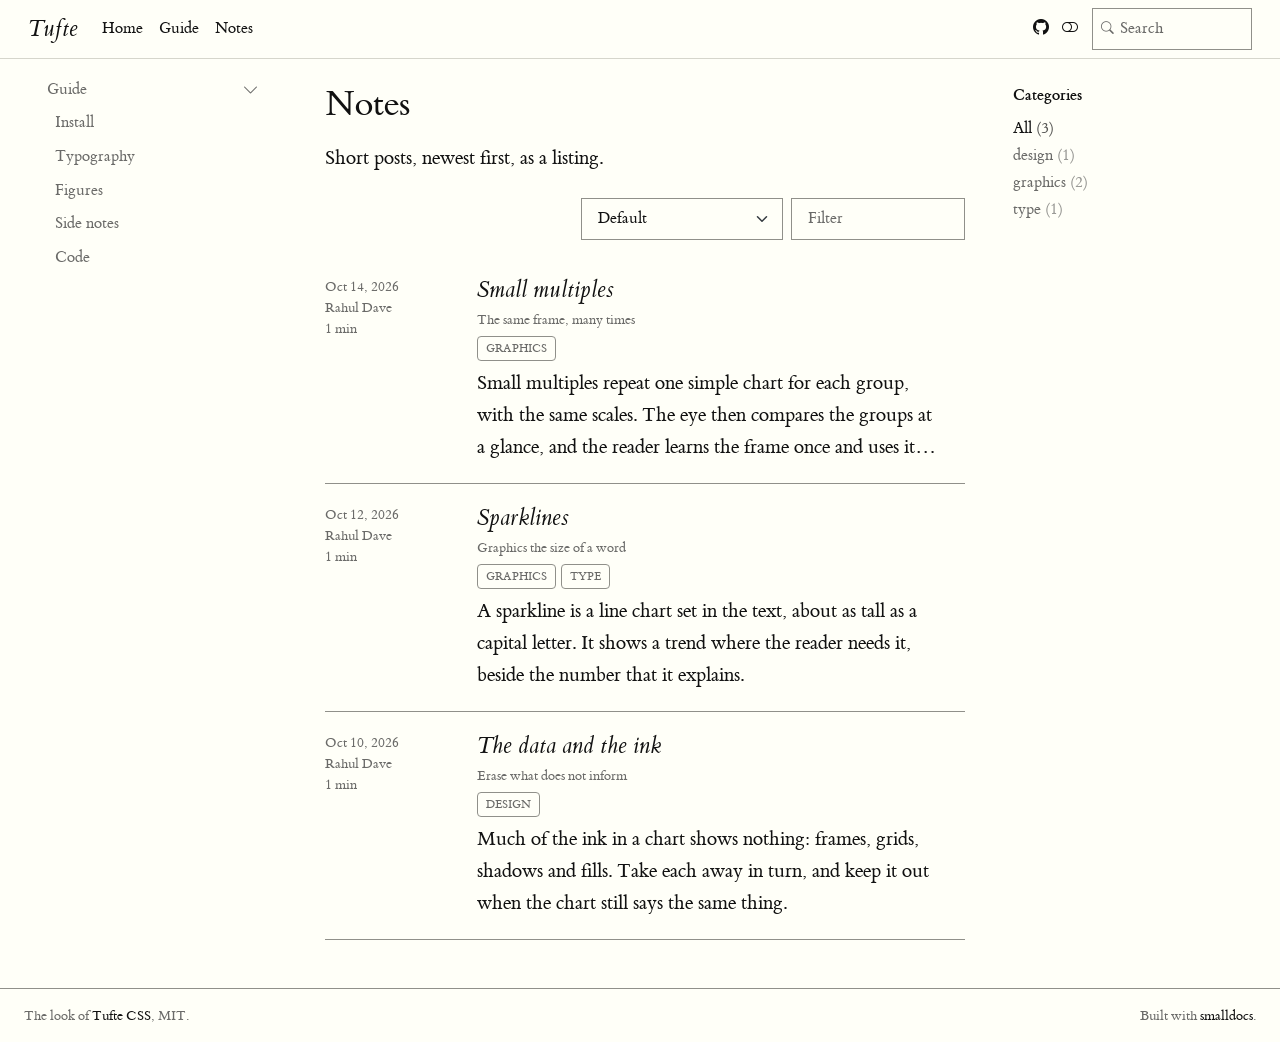
==== commit 616c9472: "Built site" ====
--- a/notes/index.html
+++ b/notes/index.html
@@ -1,12 +1,12 @@
-<!doctype html><html lang="en"><head><meta charset="utf-8"><meta name="generator" content="smalldocs-0.2.0"><meta name="viewport" content="width=device-width, initial-scale=1.0, user-scalable=yes"><meta name="description" content="Short posts, newest first, as a listing."><title>Notes – Tufte</title><link rel="icon" href="../site_libs/themes/tufte/logo.svg"><link rel="stylesheet" href="../site_libs/themes/tufte/tufte.css" data-mode="light" class="quarto-color-scheme" id="quarto-bootstrap-light" media="not all and (prefers-color-scheme: dark)"><link rel="stylesheet" href="../site_libs/themes/tufte/tufte-dark.css" data-mode="dark" class="quarto-color-scheme quarto-color-alternate" id="quarto-bootstrap-dark" media="(prefers-color-scheme: dark)"><link rel="stylesheet" href="../site_libs/bootstrap-icons/bootstrap-icons.min.css"><link rel="stylesheet" href="../site_libs/smalldocs.css"><meta name="smalldocs:offset" content="../"><script src="../site_libs/bootstrap/bootstrap.bundle.min.js"></script><script src="../site_libs/fuse/fuse.min.js"></script><script src="../site_libs/smalldocs.js" defer></script><script>(function(){var d=document.documentElement,s=null;try{s=localStorage.getItem('smalldocs-scheme')}catch(e){}var alt=s?s==='alternate':!!(window.matchMedia&&matchMedia('(prefers-color-scheme: dark)').matches);var ls=document.querySelectorAll('link.quarto-color-scheme');if(alt)d.dataset.scheme='alternate';if(s)ls.forEach(function(l){var on=l.classList.contains('quarto-color-alternate')===alt;if(on)l.setAttribute('blocking','render');l.media=on?'all':'not all'});var on=ls[alt?1:0];if(on&&on.dataset.mode==='dark')d.classList.add('quarto-dark')})();</script></head><body class="nav-sidebar floating nav-fixed listing"><header id="quarto-header" class="headroom sticky-top"><nav class="navbar navbar-expand-lg sd-navbar-default"><div class="navbar-container container-fluid"><div class="navbar-brand-container mx-auto"><a class="navbar-brand" href="../index.html"><span class="navbar-title">Tufte</span></a></div><button class="navbar-toggler" type="button" data-bs-toggle="collapse" data-bs-target="#navbarCollapse" aria-controls="navbarCollapse" aria-expanded="false" aria-label="Toggle navigation"><span class="navbar-toggler-icon"></span></button><div class="collapse navbar-collapse" id="navbarCollapse"><ul class="navbar-nav navbar-nav-scroll me-auto"><li class="nav-item"><a class="nav-link" href="../index.html"><span class="menu-text">Home</span></a></li><li class="nav-item"><a class="nav-link" href="../guide/install.html"><span class="menu-text">Guide</span></a></li><li class="nav-item"><a class="nav-link active" href="index.html" aria-current="page"><span class="menu-text">Notes</span></a></li></ul><ul class="navbar-nav navbar-nav-scroll ms-auto"><li class="nav-item compact"><a class="nav-link" href="https://github.com/rahuldave/smalldocs-tufte" aria-label="github"><i class="bi bi-github" role="img"></i></a></li><li class="nav-item compact"><a class="quarto-color-scheme-toggle nav-link" href="" title="Toggle dark mode" onclick="window.smalldocsToggleScheme(); return false;"><i class="bi"></i></a></li></ul><div class="quarto-navbar-tools"><div class="smalldocs-search" id="quarto-search"><i class="bi bi-search" aria-hidden="true"></i><input type="search" class="form-control form-control-sm" placeholder="Search" aria-label="Search" autocomplete="off"><div class="smalldocs-search-results dropdown-menu"></div></div></div></div></div></nav><nav class="quarto-secondary-nav"><div class="container-fluid d-flex"><button type="button" class="quarto-btn-toggle btn" aria-controls="quarto-sidebar" aria-label="Toggle sidebar navigation"><i class="bi bi-layout-text-sidebar-reverse"></i></button></div></nav></header><div id="quarto-content" class="quarto-container page-columns page-rows-contents page-layout-article has-sidebar has-margin"><nav id="quarto-sidebar" class="sidebar collapse collapse-horizontal quarto-sidebar-collapse-item sidebar-navigation floating overflow-auto"><div class="sidebar-menu-container"><ul class="list-unstyled mt-1"><li class="sidebar-item sidebar-item-section"><div class="sidebar-item-container"><a class="sidebar-item-text sidebar-link text-start" data-bs-toggle="collapse" data-bs-target="#quarto-sidebar-section-1" role="navigation" aria-expanded="true"><span class="menu-text">Guide</span></a><a class="sidebar-item-toggle text-start" data-bs-toggle="collapse" data-bs-target="#quarto-sidebar-section-1" role="navigation" aria-expanded="true" aria-label="Toggle section"><i class="bi bi-chevron-right ms-2"></i></a></div><ul id="quarto-sidebar-section-1" class="collapse list-unstyled sidebar-section depth1 show"><li class="sidebar-item"><div class="sidebar-item-container"><a href="../guide/install.html" class="sidebar-item-text sidebar-link"><span class="menu-text">Install</span></a></div></li><li class="sidebar-item"><div class="sidebar-item-container"><a href="../guide/typography.html" class="sidebar-item-text sidebar-link"><span class="menu-text">Typography</span></a></div></li><li class="sidebar-item"><div class="sidebar-item-container"><a href="../guide/figures.html" class="sidebar-item-text sidebar-link"><span class="menu-text">Figures</span></a></div></li><li class="sidebar-item"><div class="sidebar-item-container"><a href="../guide/side-notes.html" class="sidebar-item-text sidebar-link"><span class="menu-text">Side notes</span></a></div></li><li class="sidebar-item"><div class="sidebar-item-container"><a href="../guide/code.html" class="sidebar-item-text sidebar-link"><span class="menu-text">Code</span></a></div></li></ul></li></ul></div></nav><div id="quarto-sidebar-glass" class="quarto-sidebar-collapse-item"></div><div id="quarto-margin-sidebar" class="sidebar margin-sidebar"><div class="quarto-listing-category-title">Categories</div><div class="quarto-listing-category category-default"><div class="category" data-category="">All <span class=quarto-category-count>(3)</span></div><div class="category" data-category="design">design <span class=quarto-category-count>(1)</span></div><div class="category" data-category="graphics">graphics <span class=quarto-category-count>(2)</span></div><div class="category" data-category="type">type <span class=quarto-category-count>(1)</span></div></div></div><main class="content" id="quarto-document-content"><header id="title-block-header" class="quarto-title-block default"><div class="quarto-title"><h1 class="title">Notes</h1></div><div><div class="description">Short posts, newest first, as a listing.</div></div><div class="quarto-title-meta"></div></header><div class="quarto-listing quarto-listing-container-default" id="listing-listing" data-page-size="50"><div class="listing-actions-group"><div class="quarto-listing-sort"><select class="form-select form-select-sm listing-sort" aria-label="Order by"><option value="">Default</option><option value="date:asc">Date - Oldest</option><option value="date:desc">Date - Newest</option><option value="title:asc">Title - Ascending</option><option value="title:desc">Title - Descending</option><option value="author:asc">Author - Ascending</option><option value="author:desc">Author - Descending</option></select></div><div class="quarto-listing-filter"><input type="search" class="form-control form-control-sm listing-filter" placeholder="Filter" aria-label="Filter listings"></div></div><div class="list quarto-listing-default"><div class="quarto-post image-right" data-index="0" data-categories="[&quot;graphics&quot;]" data-sort="{&quot;date&quot;: &quot;2026-10-14&quot;, &quot;title&quot;: &quot;small multiples&quot;, &quot;author&quot;: &quot;rahul dave&quot;, &quot;subtitle&quot;: &quot;the same frame, many times&quot;, &quot;filename&quot;: &quot;small-multiples.qmd&quot;, &quot;file-modified&quot;: 1792155831.884865, &quot;reading-time&quot;: 34, &quot;word-count&quot;: 34}" data-text="small multiples the same frame, many times small multiples repeat one simple chart for each group, with the same scales.
+<!doctype html><html lang="en"><head><meta charset="utf-8"><meta name="generator" content="smalldocs-0.5.5"><meta name="viewport" content="width=device-width, initial-scale=1.0, user-scalable=yes"><meta name="description" content="Short posts, newest first, as a listing."><title>Notes – Tufte</title><link rel="icon" href="../site_libs/themes/tufte/logo.svg"><link rel="stylesheet" href="../site_libs/themes/tufte/tufte.css" data-mode="light" class="quarto-color-scheme" id="quarto-bootstrap-light" media="not all and (prefers-color-scheme: dark)"><link rel="stylesheet" href="../site_libs/themes/tufte/tufte-dark.css" data-mode="dark" class="quarto-color-scheme quarto-color-alternate" id="quarto-bootstrap-dark" media="(prefers-color-scheme: dark)"><link rel="stylesheet" href="../site_libs/bootstrap-icons/bootstrap-icons.min.css"><link rel="stylesheet" href="../site_libs/smalldocs.css"><meta name="smalldocs:offset" content="../"><script src="../site_libs/bootstrap/bootstrap.bundle.min.js"></script><script src="../site_libs/fuse/fuse.min.js"></script><script src="../site_libs/smalldocs.js" defer></script><script>(function(){var d=document.documentElement,s=null;try{s=localStorage.getItem('smalldocs-scheme')}catch(e){}var alt=s?s==='alternate':!!(window.matchMedia&&matchMedia('(prefers-color-scheme: dark)').matches);var ls=document.querySelectorAll('link.quarto-color-scheme');if(alt)d.dataset.scheme='alternate';if(s)ls.forEach(function(l){var on=l.classList.contains('quarto-color-alternate')===alt;if(on)l.setAttribute('blocking','render');l.media=on?'all':'not all'});var on=ls[alt?1:0];if(on&&on.dataset.mode==='dark')d.classList.add('quarto-dark')})();</script></head><body class="nav-sidebar floating nav-fixed listing"><header id="quarto-header" class="headroom sticky-top"><nav class="navbar navbar-expand-lg sd-navbar-default"><div class="navbar-container container-fluid"><div class="navbar-brand-container mx-auto"><a class="navbar-brand" href="../index.html"><span class="navbar-title">Tufte</span></a></div><button class="navbar-toggler" type="button" data-bs-toggle="collapse" data-bs-target="#navbarCollapse" aria-controls="navbarCollapse" aria-expanded="false" aria-label="Toggle navigation"><span class="navbar-toggler-icon"></span></button><div class="collapse navbar-collapse" id="navbarCollapse"><ul class="navbar-nav navbar-nav-scroll me-auto"><li class="nav-item"><a class="nav-link" href="../index.html"><span class="menu-text">Home</span></a></li><li class="nav-item"><a class="nav-link" href="../guide/install.html"><span class="menu-text">Guide</span></a></li><li class="nav-item"><a class="nav-link active" href="index.html" aria-current="page"><span class="menu-text">Notes</span></a></li></ul><ul class="navbar-nav navbar-nav-scroll ms-auto"><li class="nav-item compact"><a class="nav-link" href="https://github.com/rahuldave/smalldocs-tufte" aria-label="github"><i class="bi bi-github" role="img"></i></a></li><li class="nav-item compact"><a class="quarto-color-scheme-toggle nav-link" href="" title="Toggle dark mode" onclick="window.smalldocsToggleScheme(); return false;"><i class="bi"></i></a></li></ul><div class="quarto-navbar-tools"><div class="smalldocs-search" id="quarto-search"><i class="bi bi-search" aria-hidden="true"></i><input type="search" class="form-control form-control-sm" placeholder="Search" aria-label="Search" autocomplete="off"><div class="smalldocs-search-results dropdown-menu"></div></div></div></div></div></nav><nav class="quarto-secondary-nav"><div class="container-fluid d-flex"><button type="button" class="quarto-btn-toggle btn" aria-controls="quarto-sidebar" aria-label="Toggle sidebar navigation"><i class="bi bi-layout-text-sidebar-reverse"></i></button></div></nav></header><div id="quarto-content" class="quarto-container page-columns page-rows-contents page-layout-article has-sidebar has-margin"><nav id="quarto-sidebar" class="sidebar collapse collapse-horizontal quarto-sidebar-collapse-item sidebar-navigation floating overflow-auto"><div class="sidebar-menu-container"><ul class="list-unstyled mt-1"><li class="sidebar-item sidebar-item-section"><div class="sidebar-item-container"><a class="sidebar-item-text sidebar-link text-start" data-bs-toggle="collapse" data-bs-target="#quarto-sidebar-section-1" role="navigation" aria-expanded="true"><span class="menu-text">Guide</span></a><a class="sidebar-item-toggle text-start" data-bs-toggle="collapse" data-bs-target="#quarto-sidebar-section-1" role="navigation" aria-expanded="true" aria-label="Toggle section"><i class="bi bi-chevron-right ms-2"></i></a></div><ul id="quarto-sidebar-section-1" class="collapse list-unstyled sidebar-section depth1 show"><li class="sidebar-item"><div class="sidebar-item-container"><a href="../guide/install.html" class="sidebar-item-text sidebar-link"><span class="menu-text">Install</span></a></div></li><li class="sidebar-item"><div class="sidebar-item-container"><a href="../guide/typography.html" class="sidebar-item-text sidebar-link"><span class="menu-text">Typography</span></a></div></li><li class="sidebar-item"><div class="sidebar-item-container"><a href="../guide/figures.html" class="sidebar-item-text sidebar-link"><span class="menu-text">Figures</span></a></div></li><li class="sidebar-item"><div class="sidebar-item-container"><a href="../guide/side-notes.html" class="sidebar-item-text sidebar-link"><span class="menu-text">Side notes</span></a></div></li><li class="sidebar-item"><div class="sidebar-item-container"><a href="../guide/code.html" class="sidebar-item-text sidebar-link"><span class="menu-text">Code</span></a></div></li></ul></li></ul></div></nav><div id="quarto-sidebar-glass" class="quarto-sidebar-collapse-item"></div><div id="quarto-margin-sidebar" class="sidebar margin-sidebar"><div class="quarto-listing-category-title">Categories</div><div class="quarto-listing-category category-default"><div class="category" data-category="">All <span class=quarto-category-count>(3)</span></div><div class="category" data-category="design">design <span class=quarto-category-count>(1)</span></div><div class="category" data-category="graphics">graphics <span class=quarto-category-count>(2)</span></div><div class="category" data-category="type">type <span class=quarto-category-count>(1)</span></div></div></div><main class="content" id="quarto-document-content"><header id="title-block-header" class="quarto-title-block default"><div class="quarto-title"><h1 class="title">Notes</h1></div><div><div class="description">Short posts, newest first, as a listing.</div></div><div class="quarto-title-meta"></div></header><div class="quarto-listing quarto-listing-container-default" id="listing-listing" data-page-size="50"><div class="listing-actions-group"><div class="quarto-listing-sort"><select class="form-select form-select-sm listing-sort" aria-label="Order by"><option value="">Default</option><option value="date:asc">Date - Oldest</option><option value="date:desc">Date - Newest</option><option value="title:asc">Title - Ascending</option><option value="title:desc">Title - Descending</option><option value="author:asc">Author - Ascending</option><option value="author:desc">Author - Descending</option></select></div><div class="quarto-listing-filter"><input type="search" class="form-control form-control-sm listing-filter" placeholder="Filter" aria-label="Filter listings"></div></div><div class="list quarto-listing-default"><div class="quarto-post image-right" data-index="0" data-categories="[&quot;graphics&quot;]" data-sort="{&quot;date&quot;: &quot;2026-10-14&quot;, &quot;title&quot;: &quot;small multiples&quot;, &quot;author&quot;: &quot;rahul dave&quot;, &quot;subtitle&quot;: &quot;the same frame, many times&quot;, &quot;filename&quot;: &quot;small-multiples.qmd&quot;, &quot;file-modified&quot;: 1792173287.249507, &quot;reading-time&quot;: 34, &quot;word-count&quot;: 34}" data-text="small multiples the same frame, many times small multiples repeat one simple chart for each group, with the same scales.
 the eye then compares the groups at a glance, and the reader learns the frame
 once and uses it… rahul dave graphics"><div class="metadata"><a href="small-multiples.html" class="no-external"><div class="listing-date">Oct 14, 2026</div><div class="listing-author">Rahul Dave</div><div class="listing-reading-time">1 min</div></a></div><div class="body"><a href="small-multiples.html" class="no-external"><h3 class="no-anchor listing-title">Small multiples</h3><div class="listing-subtitle">The same frame, many times</div></a><div class="listing-categories"><div class="listing-category" data-category="graphics">graphics</div></div><div class="listing-description"><a href="small-multiples.html" class="no-external">Small multiples repeat one simple chart for each group, with the same scales.
 The eye then compares the groups at a glance, and the reader learns the frame
-once and uses it…</a></div></div></div><div class="quarto-post image-right" data-index="1" data-categories="[&quot;graphics&quot;, &quot;type&quot;]" data-sort="{&quot;date&quot;: &quot;2026-10-12&quot;, &quot;title&quot;: &quot;sparklines&quot;, &quot;author&quot;: &quot;rahul dave&quot;, &quot;subtitle&quot;: &quot;graphics the size of a word&quot;, &quot;filename&quot;: &quot;sparklines.qmd&quot;, &quot;file-modified&quot;: 1792155831.8912377, &quot;reading-time&quot;: 32, &quot;word-count&quot;: 32}" data-text="sparklines graphics the size of a word a sparkline is a line chart set in the text, about as tall as a capital
+once and uses it…</a></div></div></div><div class="quarto-post image-right" data-index="1" data-categories="[&quot;graphics&quot;, &quot;type&quot;]" data-sort="{&quot;date&quot;: &quot;2026-10-12&quot;, &quot;title&quot;: &quot;sparklines&quot;, &quot;author&quot;: &quot;rahul dave&quot;, &quot;subtitle&quot;: &quot;graphics the size of a word&quot;, &quot;filename&quot;: &quot;sparklines.qmd&quot;, &quot;file-modified&quot;: 1792173287.249663, &quot;reading-time&quot;: 32, &quot;word-count&quot;: 32}" data-text="sparklines graphics the size of a word a sparkline is a line chart set in the text, about as tall as a capital
 letter. it shows a trend where the reader needs it, beside the number that it
 explains. rahul dave graphics type"><div class="metadata"><a href="sparklines.html" class="no-external"><div class="listing-date">Oct 12, 2026</div><div class="listing-author">Rahul Dave</div><div class="listing-reading-time">1 min</div></a></div><div class="body"><a href="sparklines.html" class="no-external"><h3 class="no-anchor listing-title">Sparklines</h3><div class="listing-subtitle">Graphics the size of a word</div></a><div class="listing-categories"><div class="listing-category" data-category="graphics">graphics</div><div class="listing-category" data-category="type">type</div></div><div class="listing-description"><a href="sparklines.html" class="no-external">A sparkline is a line chart set in the text, about as tall as a capital
 letter. It shows a trend where the reader needs it, beside the number that it
-explains.</a></div></div></div><div class="quarto-post image-right" data-index="2" data-categories="[&quot;design&quot;]" data-sort="{&quot;date&quot;: &quot;2026-10-10&quot;, &quot;title&quot;: &quot;the data and the ink&quot;, &quot;author&quot;: &quot;rahul dave&quot;, &quot;subtitle&quot;: &quot;erase what does not inform&quot;, &quot;filename&quot;: &quot;ink.qmd&quot;, &quot;file-modified&quot;: 1792155831.8985424, &quot;reading-time&quot;: 31, &quot;word-count&quot;: 31}" data-text="the data and the ink erase what does not inform much of the ink in a chart shows nothing: frames, grids, shadows and fills.
+explains.</a></div></div></div><div class="quarto-post image-right" data-index="2" data-categories="[&quot;design&quot;]" data-sort="{&quot;date&quot;: &quot;2026-10-10&quot;, &quot;title&quot;: &quot;the data and the ink&quot;, &quot;author&quot;: &quot;rahul dave&quot;, &quot;subtitle&quot;: &quot;erase what does not inform&quot;, &quot;filename&quot;: &quot;ink.qmd&quot;, &quot;file-modified&quot;: 1792173287.2493532, &quot;reading-time&quot;: 31, &quot;word-count&quot;: 31}" data-text="the data and the ink erase what does not inform much of the ink in a chart shows nothing: frames, grids, shadows and fills.
 take each away in turn, and keep it out when the chart still says the same
 thing. rahul dave design"><div class="metadata"><a href="ink.html" class="no-external"><div class="listing-date">Oct 10, 2026</div><div class="listing-author">Rahul Dave</div><div class="listing-reading-time">1 min</div></a></div><div class="body"><a href="ink.html" class="no-external"><h3 class="no-anchor listing-title">The data and the ink</h3><div class="listing-subtitle">Erase what does not inform</div></a><div class="listing-categories"><div class="listing-category" data-category="design">design</div></div><div class="listing-description"><a href="ink.html" class="no-external">Much of the ink in a chart shows nothing: frames, grids, shadows and fills.
 Take each away in turn, and keep it out when the chart still says the same
--- a/site_libs/themes/tufte/tufte.css
+++ b/site_libs/themes/tufte/tufte.css
@@ -14,230 +14,311 @@
 @font-face { font-family: "et-book"; src: url("et-book/et-book-display-italic-old-style-figures/et-book-display-italic-old-style-figures.woff") format("woff"); font-weight: normal; font-style: italic; font-display: swap; }
 @font-face { font-family: "et-book"; src: url("et-book/et-book-bold-line-figures/et-book-bold-line-figures.woff") format("woff"); font-weight: bold; font-style: normal; font-display: swap; }
 @font-face { font-family: "et-book-roman-old-style"; src: url("et-book/et-book-roman-old-style-figures/et-book-roman-old-style-figures.woff") format("woff"); font-weight: normal; font-style: normal; font-display: swap; }
-
-/* ---------------------------------------------------------------- Tufte: the light colours */
-
 :root, [data-bs-theme=light] {
   color-scheme: light;
-  --bs-body-bg: #fffff8; --bs-body-bg-rgb: 255, 255, 248;
-  --bs-body-color: #111; --bs-body-color-rgb: 17, 17, 17;
-  --bs-emphasis-color: #000; --bs-emphasis-color-rgb: 0, 0, 0;
-  --bs-heading-color: #111;
-  --bs-secondary-color: rgba(17, 17, 17, .62); --bs-secondary-color-rgb: 17, 17, 17;
-  --bs-tertiary-color: rgba(17, 17, 17, .45);
-  --bs-secondary-bg: #f2f2e8; --bs-secondary-bg-rgb: 242, 242, 232;
-  --bs-tertiary-bg: #f8f8ee; --bs-tertiary-bg-rgb: 248, 248, 238;
-  --bs-border-color: #d6d6cc; --bs-border-color-translucent: rgba(17, 17, 17, .14);
-  --bs-link-color: #111; --bs-link-color-rgb: 17, 17, 17;
-  --bs-link-hover-color: #7a1c1c; --bs-link-hover-color-rgb: 122, 28, 28;
-  --bs-code-color: #111;
-  --bs-primary: #111; --bs-primary-rgb: 17, 17, 17;
-  --bs-highlight-bg: #f5ecc4; --bs-highlight-color: #111;
-  --bs-primary-bg-subtle: #ecece2; --bs-primary-border-subtle: #cfcfc4; --bs-primary-text-emphasis: #111;
-  --bs-focus-ring-color: rgba(17, 17, 17, .2);
-  /* Tufte's few colours, muted, for the callouts */
-  --tufte-note: #3b5b7a; --tufte-tip: #3d6b3d; --tufte-warning: #9a7400; --tufte-important: #8b1a1a; --tufte-caution: #a0522d;
-}
-
-/* A part with data-bs-theme="dark", such as a dark navbar, gets the Tufte dark colours */
+  --tf-paper: #fffff8;
+  --tf-ink: #111111;
+  --tf-panel: #f8f8ee;
+  --tf-line: #d6d6cc;
+  --tf-muted: #6a6a68;
+  --tf-accent: #111111;
+  --tf-secondary: #6c757d;
+  --tf-code: #f8f8ee;
+  --tf-accent-text: #111111;
+  --tf-secondary-text: #6a6a68;
+  --tf-focus: #111111;
+  --tf-control-boundary: #90908a;
+  --tf-primary-fill: #111111;
+  --tf-button-ink: #fffff8;
+  --tf-secondary-action: #111111;
+  --tf-optional-highlight-fill: #dceaf4;
+  --tf-optional-highlight-ink: #111111;
+  --tf-primary-hover-fill: #101010;
+  --tf-primary-hover-ink: #fffff8;
+  --tf-link-hover: #101010;
+  --tf-decorative-line: #d6d6cc;
+  --tf-code-ink: #111111;
+  --tf-selected-fill: #111111;
+  --tf-selected-ink: #fffff8;
+  --tf-disabled-fill: #f8f8ee;
+  --tf-disabled-ink: #6a6a68;
+  --bs-body-bg: #fffff8;
+  --bs-body-bg-rgb: 255, 255, 248;
+  --bs-body-color: #111111;
+  --bs-body-color-rgb: 17, 17, 17;
+  --bs-heading-color: #111111;
+  --bs-emphasis-color: #111111;
+  --bs-emphasis-color-rgb: 17, 17, 17;
+  --bs-secondary-color: #6a6a68;
+  --bs-secondary-color-rgb: 106, 106, 104;
+  --bs-tertiary-color: #6a6a68;
+  --bs-secondary-bg: #f8f8ee;
+  --bs-secondary-bg-rgb: 248, 248, 238;
+  --bs-tertiary-bg: #f8f8ee;
+  --bs-tertiary-bg-rgb: 248, 248, 238;
+  --bs-border-color: #90908a;
+  --bs-border-color-translucent: #90908a;
+  --bs-link-color: #111111;
+  --bs-link-color-rgb: 17, 17, 17;
+  --bs-link-hover-color: #101010;
+  --bs-link-hover-color-rgb: 16, 16, 16;
+  --bs-code-color: #111111;
+  --bs-primary: #111111;
+  --bs-primary-rgb: 17, 17, 17;
+  --bs-highlight-bg: #dceaf4;
+  --bs-highlight-color: #111111;
+  --bs-primary-bg-subtle: #111111;
+  --bs-primary-text-emphasis: #fffff8;
+  --bs-primary-border-subtle: #90908a;
+  --bs-focus-ring-color: #111111;
+  --tf-success-fill: #e6f1e8;
+  --tf-success-ink: #204b32;
+  --tf-success-boundary: #73907c;
+  --tf-warning-fill: #fbf1dc;
+  --tf-warning-ink: #604414;
+  --tf-warning-boundary: #a0895a;
+  --tf-danger-fill: #f9e9e5;
+  --tf-danger-ink: #803c32;
+  --tf-danger-boundary: #a97e74;
+  --tf-info-fill: #e7eff8;
+  --tf-info-ink: #245c86;
+  --tf-info-boundary: #708ca5;
+  --tf-check-image: url("data:image/svg+xml,%3Csvg%20xmlns%3D%22http%3A%2F%2Fwww.w3.org%2F2000%2Fsvg%22%20viewBox%3D%220%200%2016%2016%22%3E%3Cpath%20d%3D%22m3%208%203%203%207-7%22%20fill%3D%22none%22%20stroke%3D%22%23fffff8%22%20stroke-width%3D%222%22%2F%3E%3C%2Fsvg%3E");
+  --tf-radio-image: url("data:image/svg+xml,%3Csvg%20xmlns%3D%22http%3A%2F%2Fwww.w3.org%2F2000%2Fsvg%22%20viewBox%3D%220%200%2016%2016%22%3E%3Ccircle%20cx%3D%228%22%20cy%3D%228%22%20r%3D%224%22%20fill%3D%22%23fffff8%22%2F%3E%3C%2Fsvg%3E");
+  --sd-inline-code: #111111;
+  --sd-code-bg: #f8f8ee;
+}
 [data-bs-theme=dark] {
   color-scheme: dark;
-  --bs-body-bg: #151515; --bs-body-bg-rgb: 21, 21, 21;
-  --bs-body-color: #ddd; --bs-body-color-rgb: 221, 221, 221;
-  --bs-emphasis-color: #fff; --bs-emphasis-color-rgb: 255, 255, 255;
-  --bs-heading-color: #ddd;
-  --bs-secondary-color: rgba(221, 221, 221, .62); --bs-secondary-color-rgb: 221, 221, 221;
-  --bs-tertiary-color: rgba(221, 221, 221, .45);
-  --bs-secondary-bg: #262624; --bs-secondary-bg-rgb: 38, 38, 36;
-  --bs-tertiary-bg: #1d1d1c; --bs-tertiary-bg-rgb: 29, 29, 28;
-  --bs-border-color: #3a3a37; --bs-border-color-translucent: rgba(221, 221, 221, .15);
-  --bs-link-color: #ddd; --bs-link-color-rgb: 221, 221, 221;
-  --bs-link-hover-color: #e8b4a0; --bs-link-hover-color-rgb: 232, 180, 160;
-  --bs-code-color: #ddd;
-  --bs-primary: #ddd; --bs-primary-rgb: 221, 221, 221;
-  --bs-highlight-bg: #4a4024; --bs-highlight-color: #eee;
-  --bs-primary-bg-subtle: #262624; --bs-primary-border-subtle: #3a3a37; --bs-primary-text-emphasis: #ddd;
-  --bs-focus-ring-color: rgba(221, 221, 221, .2);
-  --tufte-note: #8fb0d0; --tufte-tip: #93c093; --tufte-warning: #d8b65a; --tufte-important: #e08a8a; --tufte-caution: #d99a6c;
-}
-
-/* ---------------------------------------------------------------- Tufte: type, measure and rules, the same in both modes */
-/* smalldocs.css loads after this file, so a rule that must win over one of its rules starts with `html`. */
-
+  --tf-paper: #151515;
+  --tf-ink: #dddddd;
+  --tf-panel: #1d1d1c;
+  --tf-line: #3a3a37;
+  --tf-muted: #919191;
+  --tf-accent: #dddddd;
+  --tf-secondary: #7b838a;
+  --tf-code: #1d1d1c;
+  --tf-accent-text: #dddddd;
+  --tf-secondary-text: #919191;
+  --tf-focus: #dddddd;
+  --tf-control-boundary: #686865;
+  --tf-primary-fill: #dddddd;
+  --tf-button-ink: #151515;
+  --tf-secondary-action: #dddddd;
+  --tf-optional-highlight-fill: #233b4b;
+  --tf-optional-highlight-ink: #dddddd;
+  --tf-primary-hover-fill: #e0e0e0;
+  --tf-primary-hover-ink: #151515;
+  --tf-link-hover: #e0e0e0;
+  --tf-decorative-line: #3a3a37;
+  --tf-code-ink: #dddddd;
+  --tf-selected-fill: #dddddd;
+  --tf-selected-ink: #151515;
+  --tf-disabled-fill: #1d1d1c;
+  --tf-disabled-ink: #919191;
+  --bs-body-bg: #151515;
+  --bs-body-bg-rgb: 21, 21, 21;
+  --bs-body-color: #dddddd;
+  --bs-body-color-rgb: 221, 221, 221;
+  --bs-heading-color: #dddddd;
+  --bs-emphasis-color: #dddddd;
+  --bs-emphasis-color-rgb: 221, 221, 221;
+  --bs-secondary-color: #919191;
+  --bs-secondary-color-rgb: 145, 145, 145;
+  --bs-tertiary-color: #919191;
+  --bs-secondary-bg: #1d1d1c;
+  --bs-secondary-bg-rgb: 29, 29, 28;
+  --bs-tertiary-bg: #1d1d1c;
+  --bs-tertiary-bg-rgb: 29, 29, 28;
+  --bs-border-color: #686865;
+  --bs-border-color-translucent: #686865;
+  --bs-link-color: #dddddd;
+  --bs-link-color-rgb: 221, 221, 221;
+  --bs-link-hover-color: #e0e0e0;
+  --bs-link-hover-color-rgb: 224, 224, 224;
+  --bs-code-color: #dddddd;
+  --bs-primary: #dddddd;
+  --bs-primary-rgb: 221, 221, 221;
+  --bs-highlight-bg: #233b4b;
+  --bs-highlight-color: #dddddd;
+  --bs-primary-bg-subtle: #dddddd;
+  --bs-primary-text-emphasis: #151515;
+  --bs-primary-border-subtle: #686865;
+  --bs-focus-ring-color: #dddddd;
+  --tf-success-fill: #153b31;
+  --tf-success-ink: #b8e6d3;
+  --tf-success-boundary: #5e8678;
+  --tf-warning-fill: #3d3017;
+  --tf-warning-ink: #f3d798;
+  --tf-warning-boundary: #aa8648;
+  --tf-danger-fill: #3d2424;
+  --tf-danger-ink: #f1beb7;
+  --tf-danger-boundary: #a67570;
+  --tf-info-fill: #1d3043;
+  --tf-info-ink: #b9d9f3;
+  --tf-info-boundary: #7399b9;
+  --tf-check-image: url("data:image/svg+xml,%3Csvg%20xmlns%3D%22http%3A%2F%2Fwww.w3.org%2F2000%2Fsvg%22%20viewBox%3D%220%200%2016%2016%22%3E%3Cpath%20d%3D%22m3%208%203%203%207-7%22%20fill%3D%22none%22%20stroke%3D%22%23151515%22%20stroke-width%3D%222%22%2F%3E%3C%2Fsvg%3E");
+  --tf-radio-image: url("data:image/svg+xml,%3Csvg%20xmlns%3D%22http%3A%2F%2Fwww.w3.org%2F2000%2Fsvg%22%20viewBox%3D%220%200%2016%2016%22%3E%3Ccircle%20cx%3D%228%22%20cy%3D%228%22%20r%3D%224%22%20fill%3D%22%23151515%22%2F%3E%3C%2Fsvg%3E");
+  --sd-inline-code: #dddddd;
+  --sd-code-bg: #1d1d1c;
+}
+:root {
+  --tf-size-body: 1.25rem;
+  --tf-size-ui: 1rem;
+  --tf-size-metadata: 0.875rem;
+  --tf-size-heading: 1.875rem;
+  --tf-size-title: 2.25rem;
+  --tf-size-display: 3rem;
+  --tf-size-code: 1rem;
+  --tf-size-label: 1rem;
+  --tf-type-12: 0.75rem;
+  --tf-type-14: 0.875rem;
+  --tf-type-16: 1rem;
+  --tf-type-18: 1.125rem;
+  --tf-type-20: 1.25rem;
+  --tf-type-24: 1.5rem;
+  --tf-type-30: 1.875rem;
+  --tf-type-36: 2.25rem;
+  --tf-type-48: 3rem;
+  --tf-type-60: 3.75rem;
+  --tf-type-72: 4.5rem;
+  --tf-space-0: 0rem;
+  --tf-space-4: 0.25rem;
+  --tf-space-8: 0.5rem;
+  --tf-space-12: 0.75rem;
+  --tf-space-16: 1rem;
+  --tf-space-24: 1.5rem;
+  --tf-space-32: 2rem;
+  --tf-space-48: 3rem;
+  --tf-space-64: 4rem;
+  --tf-space-96: 6rem;
+  --tf-space-128: 8rem;
+  --tf-gap-outer: 1.5rem;
+  --tf-gap-narrowOuter: 1rem;
+  --tf-gap-paragraph: 1rem;
+  --tf-gap-group: 3rem;
+  --tf-gap-withinGroup: 1rem;
+  --tf-gap-columns: 2rem;
+  --tf-gap-panel: 0rem;
+  --tf-line-display: 1.1;
+  --tf-line-heading: 1.2;
+  --tf-line-presentation: 1.35;
+  --tf-line-ui: 1.5;
+  --tf-line-code: 1.5;
+  --tf-line-reading: 1.6;
+  --tf-font-body: et-book, Palatino, "Palatino Linotype", "Palatino LT STD", "Book Antiqua", Georgia, serif;
+  --tf-font-heading: et-book, Palatino, "Palatino Linotype", "Palatino LT STD", "Book Antiqua", Georgia, serif;
+  --tf-font-ui: et-book, Palatino, "Palatino Linotype", "Palatino LT STD", "Book Antiqua", Georgia, serif;
+  --tf-font-display: et-book, Palatino, "Palatino Linotype", "Palatino LT STD", "Book Antiqua", Georgia, serif;
+  --tf-font-code: Consolas, "Liberation Mono", Menlo, Courier, monospace;
+}
+/* Shared reading rules. Color and scale values come only from foundations.json. */
 :root, [data-bs-theme] {
-  --bs-body-font-family: et-book, Palatino, "Palatino Linotype", "Palatino LT STD", "Book Antiqua", Georgia, serif;
-  --bs-font-sans-serif: et-book, Palatino, "Palatino Linotype", "Palatino LT STD", "Book Antiqua", Georgia, serif;
-  --bs-font-monospace: Consolas, "Liberation Mono", Menlo, Courier, monospace;
-  --bs-body-font-size: 1.4rem;
-  --bs-body-line-height: 1.45;
-  --bs-border-radius: 0; --bs-border-radius-sm: 0; --bs-border-radius-lg: 0;
-  --bs-link-decoration: underline;
+  --bs-body-font-family: var(--tf-font-body);
+  --bs-font-sans-serif: var(--tf-font-ui);
+  --bs-font-monospace: var(--tf-font-code);
+  --bs-body-font-size: var(--tf-size-body);
+  --bs-body-line-height: var(--tf-line-reading);
+  --bs-border-radius: 0;
+  --bs-border-radius-sm: 0;
+  --bs-border-radius-lg: 0;
 }
 html:root {
-  --sd-body-width: 720px;
+  font-size: 100%;
+  --sd-root-font-size: 100%;
+  --sd-body-width: 640px;
   --sd-sidebar-width: 230px;
   --sd-margin-width: 220px;
-  --sd-gap: 3rem;
-  --sd-inline-code: var(--bs-body-color);
-  --sd-code-bg: rgba(var(--bs-emphasis-color-rgb), .035);
-}
-html.quarto-dark:root { --sd-inline-code: var(--bs-body-color); --sd-code-bg: rgba(255, 255, 255, .05); }
-/* the size of 1rem, as in Tufte CSS. smalldocs sets 17px; html:root wins over it, and --sd-root-font-size is how a newer smalldocs reads it */
-html:root { font-size: 15px; --sd-root-font-size: 15px; }
-body { -webkit-font-smoothing: antialiased; font-variant-ligatures: common-ligatures; }
-html body.listing #quarto-content { --sd-body-width: 900px; }
-html body.docked #quarto-content { --sd-body-width: 760px; --sd-sidebar-width: 230px; }
+  --sd-gap: var(--tf-gap-group);
+}
+body { font-size: var(--tf-size-body); line-height: var(--tf-line-reading); font-synthesis: none; -webkit-font-smoothing: antialiased; }
+html body.docked #quarto-content, html body.listing #quarto-content { --sd-body-width: 640px; }
+html main.content { color: var(--tf-ink); }
+html main.content p, html main.content li { line-height: var(--tf-line-reading); }
+html main.content p { margin-top: 0; margin-bottom: var(--tf-gap-paragraph); }
+a { color: var(--tf-accent-text); text-decoration: underline; text-decoration-thickness: 1px; text-underline-offset: .14em; }
+a:hover { color: var(--tf-link-hover); text-decoration-thickness: 2px; }
+html :is(.navbar, .sidebar-navigation, #TOC, .breadcrumb, .page-navigation, .footer) a { text-decoration: none; }
+html :is(h1,h2,h3,h4,h5,h6,.h1,.h2,.h3,.h4,.h5,.h6) { color: var(--tf-ink); font-weight: 400; line-height: var(--tf-line-heading); }
+html main.content h1:not(.title), html main.content h2 { font-size: var(--tf-size-heading); margin: var(--tf-space-48) 0 var(--tf-space-16); border: 0; padding: 0; }
+html main.content h3 { font-size: var(--tf-type-24); margin: var(--tf-space-32) 0 var(--tf-space-12); }
+html main.content :is(h2,h3,h4) { font-style: italic; }
+html .quarto-title h1.title { font-size: var(--tf-size-title); font-weight: 400; margin-bottom: var(--tf-space-16); }
+html .editorial-title, html .display-title { font-size: var(--tf-size-display); }
+html .quarto-title .subtitle { font-size: var(--tf-type-24); font-style: italic; line-height: var(--tf-line-heading); }
+html :is(.quarto-title-meta,.quarto-post .metadata,.quarto-post .listing-subtitle,.footer,.nav-footer,figcaption,caption,.margin-caption) { font-size: var(--tf-size-metadata); color: var(--tf-muted); line-height: var(--tf-line-ui); }
+html :is(.navbar,.sidebar-navigation,.margin-sidebar,#TOC,.breadcrumb,.page-navigation,.nav-page,.form-control,.form-select,.form-label,.btn,.dropdown-menu,.nav-tabs) { font-size: var(--tf-size-ui); line-height: var(--tf-line-ui); }
+html :is(.navbar-title,.sidebar-title) { font-size: var(--tf-type-24); font-weight: 400; font-style: italic; }
+html :is(.sidebar-link,#TOC .nav-link) { opacity: 1; color: var(--tf-muted); }
+html :is(.sidebar-link.active,#TOC .nav-link.active) { color: var(--tf-ink); font-style: italic; text-decoration: underline; }
+html .sd-navbar-default, html body.docked .sidebar-navigation { background: var(--tf-paper); color: var(--tf-ink); }
+html .sd-navbar-default { border-bottom: 1px solid var(--tf-decorative-line); }
+html main.content :is(.column-margin,.margin-aside,div.aside) { font-size: var(--tf-size-ui); line-height: var(--tf-line-ui); color: var(--tf-ink); }
+html main.content .margin-caption { color: var(--tf-muted); }
+html main.content .column-margin .figure-img { margin-bottom: var(--tf-space-8); }
+html main.content .footnote-ref { color: inherit; text-decoration: none; }
+html .footnotes { font-size: var(--tf-size-ui); }
+html main.content blockquote { border: 0; padding: 0 0 0 var(--tf-space-32); color: var(--tf-ink); }
+hr { opacity: 1; border-color: var(--tf-decorative-line); }
+html :is(.card,.quarto-grid-item,.quarto-grid-item:hover,.card-body,.card-header,.card-footer) {
+  --bs-card-bg: transparent; --bs-card-border-width: 0; --bs-card-spacer-x: 0; --bs-card-spacer-y: 0;
+  background: transparent; border: 0; border-radius: 0; box-shadow: none; padding: 0;
+}
+html .card + .card { margin-top: var(--tf-gap-group); }
+html .quarto-post .listing-title { font-size: var(--tf-type-24); font-style: italic; }
+html .table { --bs-table-bg: transparent; --bs-table-color: var(--tf-ink); --bs-table-border-color: var(--tf-decorative-line); font-size: var(--tf-size-ui); font-variant-numeric: tabular-nums; border-top: 2px solid var(--tf-ink); border-bottom: 2px solid var(--tf-ink); }
+html table.table > :not(caption) > * > * { border-bottom-width: 0; padding: var(--tf-space-8) var(--tf-space-12); }
+html table.table > thead > tr > * { border-bottom: 1px solid var(--tf-ink); font-weight: 400; font-style: italic; }
+html :is(code,kbd,pre,samp) { font-family: var(--tf-font-code); color: var(--tf-code-ink); }
+html :not(pre) > code { font-size: var(--tf-size-code); background: var(--tf-code); padding: 0; }
+html pre { font-size: var(--tf-size-code); line-height: var(--tf-line-code); }
+html :is(pre,div.sourceCode,.code-with-filename-file) { border-radius: 0; }
+html div.sourceCode { background: var(--tf-code); border-left: 1px solid var(--tf-control-boundary); }
+html pre code { font-size: inherit; }
+html .callout { border: 0; border-left: 2px solid var(--tf-state-ink); border-radius: 0; background: transparent; margin: var(--tf-space-32) 0; padding: 0 0 0 var(--tf-space-16); }
+html .callout-note { --tf-state-ink: var(--tf-info-ink); }
+html .callout-tip { --tf-state-ink: var(--tf-success-ink); }
+html .callout-warning { --tf-state-ink: var(--tf-warning-ink); }
+html :is(.callout-important,.callout-caution) { --tf-state-ink: var(--tf-danger-ink); }
+html :is(.callout-header,.callout.callout > div.callout-header) { background: transparent; color: var(--tf-ink); font-size: var(--tf-size-body); font-weight: 400; font-style: italic; opacity: 1; padding: 0; }
+html :is(.callout-body,.callout.callout .callout-body) { font-size: var(--tf-size-body); padding: 0; }
+html :is(mark,.mark,.optional-highlight) { background: var(--tf-optional-highlight-fill); color: var(--tf-optional-highlight-ink); }
+::selection { background: var(--tf-selected-fill); color: var(--tf-selected-ink); }
+html .btn-primary { --bs-btn-bg: var(--tf-primary-fill); --bs-btn-color: var(--tf-button-ink); --bs-btn-border-color: var(--tf-primary-fill); --bs-btn-hover-bg: var(--tf-primary-hover-fill); --bs-btn-hover-color: var(--tf-primary-hover-ink); --bs-btn-hover-border-color: var(--tf-primary-hover-fill); --bs-btn-active-bg: var(--tf-selected-fill); --bs-btn-active-color: var(--tf-selected-ink); }
+html :is(.btn-secondary,.btn-outline-primary) { --bs-btn-bg: transparent; --bs-btn-color: var(--tf-secondary-action); --bs-btn-border-color: var(--tf-control-boundary); --bs-btn-hover-bg: var(--tf-panel); --bs-btn-hover-color: var(--tf-secondary-action); --bs-btn-hover-border-color: var(--tf-control-boundary); }
+html :is(.btn:disabled,.btn.disabled,[aria-disabled=true],.form-control:disabled,.form-select:disabled) { color: var(--tf-disabled-ink); background: var(--tf-disabled-fill); border-color: var(--tf-control-boundary); opacity: 1; }
+html :is(.form-control,.form-select,.form-check-input) { color: var(--tf-ink); background-color: var(--tf-paper); border: 1px solid var(--tf-control-boundary); border-radius: 0; }
+html .form-check-input:checked { background-color: var(--tf-selected-fill); border-color: var(--tf-control-boundary); background-image: var(--tf-check-image); }
+html .form-check-input[type=radio] { border-radius: 50%; }
+html .form-check-input[type=radio]:checked { background-image: var(--tf-radio-image); }
+html .form-control::placeholder { color: var(--tf-muted); opacity: 1; }
+html :is(a,button,input,select,textarea,[tabindex]):focus-visible { outline: 2px solid var(--tf-focus); outline-offset: 4px; box-shadow: none; }
+html :is(.form-control,.form-select):focus { border-color: var(--tf-control-boundary); box-shadow: none; }
+html :is([aria-selected=true],[aria-current=page].selected,.nav-pills .nav-link.active) { background: var(--tf-selected-fill); color: var(--tf-selected-ink); text-decoration: underline; }
+html [aria-invalid=true] { border: 2px solid var(--tf-danger-ink); }
+html .invalid-feedback { display: block; color: var(--tf-danger-ink); font-size: var(--tf-size-ui); }
+html .alert { border: 1px solid var(--tf-state-boundary); background: var(--tf-state-fill); color: var(--tf-state-ink); border-radius: 0; }
+html .alert-success { --tf-state-fill: var(--tf-success-fill); --tf-state-ink: var(--tf-success-ink); --tf-state-boundary: var(--tf-success-boundary); }
+html .alert-warning { --tf-state-fill: var(--tf-warning-fill); --tf-state-ink: var(--tf-warning-ink); --tf-state-boundary: var(--tf-warning-boundary); }
+html .alert-danger { --tf-state-fill: var(--tf-danger-fill); --tf-state-ink: var(--tf-danger-ink); --tf-state-boundary: var(--tf-danger-boundary); }
+html .alert-info { --tf-state-fill: var(--tf-info-fill); --tf-state-ink: var(--tf-info-ink); --tf-state-boundary: var(--tf-info-boundary); }
+@media (max-width: 767.98px) {
+  html:root { --sd-gap: var(--tf-space-16); }
+  html main.content :is(.column-margin,.margin-aside,div.aside) { float: none; width: auto; max-width: 100%; margin: var(--tf-space-16) 0; }
+  html .margin-caption { float: none; width: auto; }
+}
 
-/* Links: the text's own colour, underlined with a thin rule, as in Tufte CSS */
-a { text-decoration-thickness: 1px; text-underline-offset: .14em; text-decoration-color: rgba(var(--bs-body-color-rgb), .55); }
-a:hover { text-decoration-color: currentColor; }
-.navbar a, .sidebar-navigation a, #TOC a, .breadcrumb a, .page-navigation a, .footer a, .search-result, .quarto-post a, .quarto-grid-link, .listing-category { text-decoration: none; }
-
-/* Headings: normal weight, h2 and h3 in italic */
-h1, h2, h3, h4, h5, h6, .h1, .h2, .h3, .h4, .h5, .h6 { font-weight: 400; line-height: 1.1; }
-h2, h3, .h2, .h3 { font-style: italic; }
-html main.content h1, html main.content h2, html main.content h3, html main.content h4, html main.content h5, html main.content h6 { font-weight: 400; }
-html .quarto-title h1.title { font-size: 3.2rem; font-weight: 400; line-height: 1.05; margin-bottom: .75rem; }
-html .quarto-title .subtitle { font-style: italic; font-size: 1.8rem; line-height: 1.2; margin-top: .5rem; }
-html main.content h1:not(.title) { font-size: 2.6rem; margin-top: 3rem; }
-html main.content h2 { font-size: 2.2rem; font-style: italic; border-bottom: 0; padding-bottom: 0; margin-top: 2.6rem; margin-bottom: 1.2rem; }
-html main.content h3 { font-size: 1.7rem; font-style: italic; margin-top: 2rem; margin-bottom: 1rem; }
-html main.content h4 { font-size: 1.4rem; font-style: italic; margin-top: 1.6rem; margin-bottom: .8rem; }
-html main.content h5, html main.content h6 { font-size: 1.4rem; font-variant: small-caps; letter-spacing: .03em; }
-html .header-section-number { font-style: normal; }
-.quarto-title-meta-heading { letter-spacing: .06em; }
-
-/* The text */
-p, ul, ol, dl { line-height: 1.45; }
-main.content p, main.content li { hyphens: auto; -webkit-hyphens: auto; }
-html code, html a { hyphens: manual; -webkit-hyphens: manual; }
-main.content > p:first-of-type, .quarto-title-block + p { margin-top: 0; }
-html dt { font-weight: 400; font-style: italic; }
-b, strong { font-weight: bold; }
-hr { opacity: 1; border-top: 1px solid var(--bs-border-color); width: 55%; }
-html main.content blockquote { border-left: 0; padding: 0 0 0 2rem; font-style: normal; color: var(--bs-body-color); }
-html main.content blockquote footer { text-align: right; font-size: 1.1rem; }
-html .footnotes { font-size: 1.1rem; }
-.numeral { font-family: et-book-roman-old-style; }
-::selection { background: rgba(var(--bs-body-color-rgb), .15); }
-mark, .mark { padding: 0 .1em; }
-
-/* Figures and tables */
-html .quarto-figure figcaption, figcaption { font-size: 1.1rem; font-style: italic; color: var(--bs-secondary-color); line-height: 1.4; }
-html main.content table { font-size: 1.15rem; }
-.table { --bs-table-bg: transparent; --bs-table-color: var(--bs-body-color); --bs-table-striped-bg: rgba(var(--bs-body-color-rgb), .03); --bs-table-hover-bg: rgba(var(--bs-body-color-rgb), .05); --bs-table-border-color: var(--bs-border-color); font-variant-numeric: tabular-nums; }
-/* Booktabs: a heavy rule above and below, a light one under the header, none between rows */
-table.table { border-top: 2px solid var(--bs-body-color); border-bottom: 2px solid var(--bs-body-color); }
-table.table > :not(caption) > * > * { border-bottom-width: 0; padding: .35rem .75rem; }
-table.table > thead > tr > * { border-bottom: 1px solid var(--bs-body-color); font-weight: 400; font-style: italic; }
-caption { font-style: italic; font-size: 1.1rem; color: var(--bs-secondary-color); }
-
-/* Code: Consolas, no box, a little smaller than the text */
-code, kbd, pre, samp { font-family: var(--bs-font-monospace); }
-html code { font-size: .8em; }
-html pre { font-size: 1rem; line-height: 1.45; }
-html :not(pre) > code { background: none; padding: 0; }
-html pre, html div.sourceCode { border-radius: 0; }
-html div.sourceCode { background: var(--sd-code-bg); border-left: 1px solid var(--bs-border-color); }
-html pre code { font-size: inherit; }
-html .code-with-filename-file { border-radius: 0; }
-html .code-with-filename-file pre { font-size: .9rem; font-style: italic; }
-
-/* Callouts: a thin rule in a muted colour, a title in italic, no tinted box */
-html .callout { border: 0; border-left: 2px solid var(--sd-callout); border-radius: 0; margin: 1.8rem 0; padding-left: .25rem; }
-html .callout-note { --sd-callout: var(--tufte-note); }
-html .callout-tip { --sd-callout: var(--tufte-tip); }
-html .callout-warning { --sd-callout: var(--tufte-warning); }
-html .callout-important { --sd-callout: var(--tufte-important); }
-html .callout-caution { --sd-callout: var(--tufte-caution); }
-html .callout-header { background: none; font-weight: 400; font-style: italic; font-size: 1.3rem; padding: 0 .9rem; }
-html .callout-body { padding: .2rem .9rem; font-size: 1.25rem; }
-html .callout:not(.callout-titled) .callout-body { padding-top: .2rem; }
-html .callout-body > :first-child { margin-top: 0; }
-
-/* Tabsets */
-.nav-tabs { --bs-nav-tabs-border-radius: 0; --bs-nav-tabs-link-active-bg: var(--bs-body-bg); }
-.nav-tabs .nav-link { font-style: italic; font-size: 1.15rem; color: var(--bs-secondary-color); }
-.nav-tabs .nav-link.active { color: var(--bs-body-color); }
-html .panel-tabset .tab-content { border-radius: 0; }
-
-/* The navbar: the same paper as the page, a hairline below, the title in italic */
-html .sd-navbar-default { background: var(--bs-body-bg); border-bottom: 1px solid var(--bs-border-color); --bs-navbar-color: var(--bs-secondary-color); --bs-navbar-active-color: var(--bs-body-color); --bs-navbar-hover-color: var(--bs-body-color); }
-html #quarto-header .navbar { padding-top: .6rem; padding-bottom: .6rem; }
-html .navbar-title { font-weight: 400; font-style: italic; font-size: 1.7rem; }
-.navbar { font-size: 1.2rem; }
-.navbar .nav-link.active { font-style: italic; }
-.navbar-toggler { border: 0; }
-.form-control, .form-select { font-size: 1.05rem; border-radius: 0; background-color: var(--bs-body-bg); }
-.form-control:focus, .form-select:focus { border-color: var(--bs-body-color); box-shadow: none; }
-.dropdown-menu { --bs-dropdown-font-size: 1.1rem; --bs-dropdown-bg: var(--bs-body-bg); --bs-dropdown-link-active-bg: var(--bs-secondary-bg); --bs-dropdown-link-active-color: var(--bs-body-color); border-radius: 0; }
-html .search-result-title { font-weight: 400; font-style: italic; font-size: 1.15rem; }
-html .search-result-section, html .search-result-text { font-size: 1rem; }
-
-/* The sidebar and the table of contents: small, quiet, the current page in italic */
-html .sidebar-navigation { font-size: 1.15rem; }
-html .sidebar-title { font-style: italic; font-size: 1.6rem; }
-html .sidebar-link { opacity: .75; }
-html .sidebar-link.active { color: var(--bs-body-color); opacity: 1; font-style: italic; }
-html .sidebar-item-section > .sidebar-item-container .sidebar-link { opacity: 1; font-variant: small-caps; letter-spacing: .04em; }
-html body.docked .sidebar-navigation { background: var(--bs-body-bg); }
-html .margin-sidebar { font-size: 1.1rem; }
-html #TOC #toc-title { font-size: 1.15rem; font-style: italic; }
-html #TOC .nav-link { border-left: 0; padding-left: 0; }
-html #TOC .nav-link.active { color: var(--bs-body-color); font-style: italic; }
-html .toc-action { font-size: 1rem; }
-html .breadcrumb { font-size: 1.05rem; font-style: italic; }
-
-/* Side notes and margin notes, as Tufte's: smalldocs puts them in the margin; here they get the type of a small text */
-html main.content .column-margin, html main.content .margin-aside, html main.content div.aside {
-  font-size: 1.1rem; line-height: 1.35; color: var(--bs-body-color);
-}
-html main.content .margin-caption { font-size: 1.1rem; line-height: 1.35; font-style: italic; color: var(--bs-secondary-color); }
-html main.content .column-container sup, html main.content .footnote-ref sup { font-size: .7em; line-height: 0; }
-html main.content .footnote-ref { color: inherit; text-decoration: none; }
-html main.content .column-margin .figure-img { margin-bottom: .4rem; }
-
-/* Listings and cards */
-html .quarto-post .listing-title { font-style: italic; font-size: 1.7rem; }
-html .quarto-post .metadata, html .quarto-post .listing-subtitle { font-size: 1.1rem; }
-html .quarto-category, html .listing-category { text-transform: none; font-style: italic; font-size: 1rem; border: 0; padding: 0 .3rem 0 0; }
-.card { --bs-card-bg: var(--bs-body-bg); --bs-card-border-radius: 0; --bs-card-inner-border-radius: 0; }
-html .quarto-grid-item .card-title { font-style: italic; font-size: 1.4rem; font-variant: normal; letter-spacing: 0; }
-html .quarto-grid-item .listing-description, html .quarto-grid-item .card-subtitle { font-size: 1.1rem; }
-html .quarto-post .listing-description { font-size: 1.25rem; }
-html .quarto-post .thumbnail-image { border-radius: 0; }
-html .listing-actions-group { flex-wrap: wrap; }
-html .quarto-listing-category-title { font-weight: 400; font-style: italic; font-size: 1.15rem; }
-html .quarto-grid-item:hover { box-shadow: none; border-color: var(--bs-body-color); }
-
-/* Page navigation and footer */
-html .pagination-link { font-weight: 400; font-style: italic; }
-html .footer { font-size: 1.05rem; }
-.btn { border-radius: 0; }
-.btn-primary { --bs-btn-bg: var(--bs-body-color); --bs-btn-border-color: var(--bs-body-color); --bs-btn-color: var(--bs-body-bg); --bs-btn-hover-bg: var(--bs-emphasis-color); --bs-btn-hover-border-color: var(--bs-emphasis-color); --bs-btn-hover-color: var(--bs-body-bg); --bs-btn-active-bg: var(--bs-emphasis-color); --bs-btn-active-border-color: var(--bs-emphasis-color); --bs-btn-active-color: var(--bs-body-bg); --bs-btn-disabled-bg: var(--bs-body-color); --bs-btn-disabled-border-color: var(--bs-body-color); --bs-btn-disabled-color: var(--bs-body-bg); }
-
-/* Bootstrap's components, on any page: ink in place of Bootstrap's blue */
-.btn-outline-primary { --bs-btn-color: var(--bs-body-color); --bs-btn-border-color: var(--bs-body-color); --bs-btn-hover-color: var(--bs-body-bg); --bs-btn-hover-bg: var(--bs-body-color); --bs-btn-hover-border-color: var(--bs-body-color); --bs-btn-active-color: var(--bs-body-bg); --bs-btn-active-bg: var(--bs-body-color); --bs-btn-active-border-color: var(--bs-body-color); --bs-btn-disabled-color: var(--bs-body-color); --bs-btn-disabled-border-color: var(--bs-body-color); }
-.btn-link { --bs-btn-color: var(--bs-link-color); --bs-btn-hover-color: var(--bs-link-hover-color); }
-.text-bg-primary { color: var(--bs-body-bg) !important; }
-.list-group { --bs-list-group-bg: transparent; --bs-list-group-active-bg: var(--bs-body-color); --bs-list-group-active-border-color: var(--bs-body-color); --bs-list-group-active-color: var(--bs-body-bg); }
-.pagination { --bs-pagination-bg: transparent; --bs-pagination-color: var(--bs-body-color); --bs-pagination-hover-color: var(--bs-body-color); --bs-pagination-focus-color: var(--bs-body-color); --bs-pagination-focus-box-shadow: none; --bs-pagination-active-bg: var(--bs-body-color); --bs-pagination-active-border-color: var(--bs-body-color); --bs-pagination-active-color: var(--bs-body-bg); --bs-pagination-border-radius: 0; }
-.progress, .progress-stacked { --bs-progress-bar-bg: var(--bs-body-color); --bs-progress-bar-color: var(--bs-body-bg); --bs-progress-bg: var(--bs-secondary-bg); --bs-progress-border-radius: 0; }
-.nav-pills { --bs-nav-pills-link-active-bg: var(--bs-body-color); --bs-nav-pills-link-active-color: var(--bs-body-bg); --bs-nav-pills-border-radius: 0; }
-.form-check-input:checked, .form-check-input[type=checkbox]:indeterminate { background-color: #5a5a55; border-color: #5a5a55; }
-.form-check-input:focus, .form-range:focus::-webkit-slider-thumb { box-shadow: 0 0 0 .2rem var(--bs-focus-ring-color); border-color: var(--bs-body-color); }
-.form-range::-webkit-slider-thumb { background-color: var(--bs-body-color); }
-.form-range::-moz-range-thumb { background-color: var(--bs-body-color); }
-.accordion { --bs-accordion-btn-focus-box-shadow: 0 0 0 .2rem var(--bs-focus-ring-color); --bs-accordion-active-color: var(--bs-body-color); }
-.badge { --bs-badge-font-weight: 400; }
-
-@media (max-width: 991.98px) {
-  html .quarto-title h1.title { font-size: 2.4rem; }
-  html main.content h2 { font-size: 1.9rem; }
-  html main.content h3 { font-size: 1.5rem; }
-  html .navbar-title { font-size: 1.4rem; }
-}
-@media (max-width: 575.98px) {
-  :root, [data-bs-theme] { --bs-body-font-size: 1.3rem; }
-  html .quarto-title h1.title { font-size: 2.1rem; }
-}
+/* Local navbar variables must override Bootstrap's component defaults in dark mode. */
+html .navbar { --bs-navbar-color: var(--tf-ink); --bs-navbar-hover-color: var(--tf-link-hover); --bs-navbar-active-color: var(--tf-ink); --bs-navbar-brand-color: var(--tf-ink); --bs-navbar-brand-hover-color: var(--tf-link-hover); }
+html .navbar :is(.navbar-brand,.navbar-title,.nav-link) { color: var(--tf-ink); }
+html input:disabled { opacity: 1; }
+/* UI insets deliberately use the same finite spacing vocabulary as prose. */
+html :is(.btn,.form-control,.form-select) { padding: var(--tf-space-8) var(--tf-space-16); }
+html .form-select { padding-right: var(--tf-space-48); }
+html .form-label { margin-bottom: var(--tf-space-8); }
+html .navbar, html #quarto-header .navbar { padding: var(--tf-space-8) var(--tf-space-16); }
+html .navbar .navbar-brand { padding: 0; margin-right: var(--tf-space-16); }
+html .navbar .nav-link { padding: var(--tf-space-8) var(--tf-space-16); }
+html .navbar-toggler { padding: var(--tf-space-8) var(--tf-space-12); }
+html #TOC .nav-link { padding: var(--tf-space-4) var(--tf-space-8); }
+html .sidebar-item-container { padding-block: var(--tf-space-4); }
--- a/site_libs/themes/tufte/tufte-dark.css
+++ b/site_libs/themes/tufte/tufte-dark.css
@@ -21,208 +21,237 @@
 @font-face { font-family: "et-book"; src: url("et-book/et-book-display-italic-old-style-figures/et-book-display-italic-old-style-figures.woff") format("woff"); font-weight: normal; font-style: italic; font-display: swap; }
 @font-face { font-family: "et-book"; src: url("et-book/et-book-bold-line-figures/et-book-bold-line-figures.woff") format("woff"); font-weight: bold; font-style: normal; font-display: swap; }
 @font-face { font-family: "et-book-roman-old-style"; src: url("et-book/et-book-roman-old-style-figures/et-book-roman-old-style-figures.woff") format("woff"); font-weight: normal; font-style: normal; font-display: swap; }
-
-/* ---------------------------------------------------------------- Tufte: the dark colours, as Tufte CSS's dark mode */
-
 :root, [data-bs-theme=light], [data-bs-theme=dark] {
   color-scheme: dark;
-  --bs-body-bg: #151515; --bs-body-bg-rgb: 21, 21, 21;
-  --bs-body-color: #ddd; --bs-body-color-rgb: 221, 221, 221;
-  --bs-emphasis-color: #fff; --bs-emphasis-color-rgb: 255, 255, 255;
-  --bs-heading-color: #ddd;
-  --bs-secondary-color: rgba(221, 221, 221, .62); --bs-secondary-color-rgb: 221, 221, 221;
-  --bs-tertiary-color: rgba(221, 221, 221, .45);
-  --bs-secondary-bg: #262624; --bs-secondary-bg-rgb: 38, 38, 36;
-  --bs-tertiary-bg: #1d1d1c; --bs-tertiary-bg-rgb: 29, 29, 28;
-  --bs-border-color: #3a3a37; --bs-border-color-translucent: rgba(221, 221, 221, .15);
-  --bs-link-color: #ddd; --bs-link-color-rgb: 221, 221, 221;
-  --bs-link-hover-color: #e8b4a0; --bs-link-hover-color-rgb: 232, 180, 160;
-  --bs-code-color: #ddd;
-  --bs-primary: #ddd; --bs-primary-rgb: 221, 221, 221;
-  --bs-highlight-bg: #4a4024; --bs-highlight-color: #eee;
-  --bs-primary-bg-subtle: #262624; --bs-primary-border-subtle: #3a3a37; --bs-primary-text-emphasis: #ddd;
-  --bs-focus-ring-color: rgba(221, 221, 221, .2);
-  --bs-form-control-bg: #1d1d1c;
-  --tufte-note: #8fb0d0; --tufte-tip: #93c093; --tufte-warning: #d8b65a; --tufte-important: #e08a8a; --tufte-caution: #d99a6c;
-}
-
-/* ---------------------------------------------------------------- Tufte: type, measure and rules, the same in both modes */
-/* smalldocs.css loads after this file, so a rule that must win over one of its rules starts with `html`. */
-
+  --tf-paper: #151515;
+  --tf-ink: #dddddd;
+  --tf-panel: #1d1d1c;
+  --tf-line: #3a3a37;
+  --tf-muted: #919191;
+  --tf-accent: #dddddd;
+  --tf-secondary: #7b838a;
+  --tf-code: #1d1d1c;
+  --tf-accent-text: #dddddd;
+  --tf-secondary-text: #919191;
+  --tf-focus: #dddddd;
+  --tf-control-boundary: #686865;
+  --tf-primary-fill: #dddddd;
+  --tf-button-ink: #151515;
+  --tf-secondary-action: #dddddd;
+  --tf-optional-highlight-fill: #233b4b;
+  --tf-optional-highlight-ink: #dddddd;
+  --tf-primary-hover-fill: #e0e0e0;
+  --tf-primary-hover-ink: #151515;
+  --tf-link-hover: #e0e0e0;
+  --tf-decorative-line: #3a3a37;
+  --tf-code-ink: #dddddd;
+  --tf-selected-fill: #dddddd;
+  --tf-selected-ink: #151515;
+  --tf-disabled-fill: #1d1d1c;
+  --tf-disabled-ink: #919191;
+  --bs-body-bg: #151515;
+  --bs-body-bg-rgb: 21, 21, 21;
+  --bs-body-color: #dddddd;
+  --bs-body-color-rgb: 221, 221, 221;
+  --bs-heading-color: #dddddd;
+  --bs-emphasis-color: #dddddd;
+  --bs-emphasis-color-rgb: 221, 221, 221;
+  --bs-secondary-color: #919191;
+  --bs-secondary-color-rgb: 145, 145, 145;
+  --bs-tertiary-color: #919191;
+  --bs-secondary-bg: #1d1d1c;
+  --bs-secondary-bg-rgb: 29, 29, 28;
+  --bs-tertiary-bg: #1d1d1c;
+  --bs-tertiary-bg-rgb: 29, 29, 28;
+  --bs-border-color: #686865;
+  --bs-border-color-translucent: #686865;
+  --bs-link-color: #dddddd;
+  --bs-link-color-rgb: 221, 221, 221;
+  --bs-link-hover-color: #e0e0e0;
+  --bs-link-hover-color-rgb: 224, 224, 224;
+  --bs-code-color: #dddddd;
+  --bs-primary: #dddddd;
+  --bs-primary-rgb: 221, 221, 221;
+  --bs-highlight-bg: #233b4b;
+  --bs-highlight-color: #dddddd;
+  --bs-primary-bg-subtle: #dddddd;
+  --bs-primary-text-emphasis: #151515;
+  --bs-primary-border-subtle: #686865;
+  --bs-focus-ring-color: #dddddd;
+  --tf-success-fill: #153b31;
+  --tf-success-ink: #b8e6d3;
+  --tf-success-boundary: #5e8678;
+  --tf-warning-fill: #3d3017;
+  --tf-warning-ink: #f3d798;
+  --tf-warning-boundary: #aa8648;
+  --tf-danger-fill: #3d2424;
+  --tf-danger-ink: #f1beb7;
+  --tf-danger-boundary: #a67570;
+  --tf-info-fill: #1d3043;
+  --tf-info-ink: #b9d9f3;
+  --tf-info-boundary: #7399b9;
+  --tf-check-image: url("data:image/svg+xml,%3Csvg%20xmlns%3D%22http%3A%2F%2Fwww.w3.org%2F2000%2Fsvg%22%20viewBox%3D%220%200%2016%2016%22%3E%3Cpath%20d%3D%22m3%208%203%203%207-7%22%20fill%3D%22none%22%20stroke%3D%22%23151515%22%20stroke-width%3D%222%22%2F%3E%3C%2Fsvg%3E");
+  --tf-radio-image: url("data:image/svg+xml,%3Csvg%20xmlns%3D%22http%3A%2F%2Fwww.w3.org%2F2000%2Fsvg%22%20viewBox%3D%220%200%2016%2016%22%3E%3Ccircle%20cx%3D%228%22%20cy%3D%228%22%20r%3D%224%22%20fill%3D%22%23151515%22%2F%3E%3C%2Fsvg%3E");
+  --sd-inline-code: #dddddd;
+  --sd-code-bg: #1d1d1c;
+}
+:root {
+  --tf-size-body: 1.25rem;
+  --tf-size-ui: 1rem;
+  --tf-size-metadata: 0.875rem;
+  --tf-size-heading: 1.875rem;
+  --tf-size-title: 2.25rem;
+  --tf-size-display: 3rem;
+  --tf-size-code: 1rem;
+  --tf-size-label: 1rem;
+  --tf-type-12: 0.75rem;
+  --tf-type-14: 0.875rem;
+  --tf-type-16: 1rem;
+  --tf-type-18: 1.125rem;
+  --tf-type-20: 1.25rem;
+  --tf-type-24: 1.5rem;
+  --tf-type-30: 1.875rem;
+  --tf-type-36: 2.25rem;
+  --tf-type-48: 3rem;
+  --tf-type-60: 3.75rem;
+  --tf-type-72: 4.5rem;
+  --tf-space-0: 0rem;
+  --tf-space-4: 0.25rem;
+  --tf-space-8: 0.5rem;
+  --tf-space-12: 0.75rem;
+  --tf-space-16: 1rem;
+  --tf-space-24: 1.5rem;
+  --tf-space-32: 2rem;
+  --tf-space-48: 3rem;
+  --tf-space-64: 4rem;
+  --tf-space-96: 6rem;
+  --tf-space-128: 8rem;
+  --tf-gap-outer: 1.5rem;
+  --tf-gap-narrowOuter: 1rem;
+  --tf-gap-paragraph: 1rem;
+  --tf-gap-group: 3rem;
+  --tf-gap-withinGroup: 1rem;
+  --tf-gap-columns: 2rem;
+  --tf-gap-panel: 0rem;
+  --tf-line-display: 1.1;
+  --tf-line-heading: 1.2;
+  --tf-line-presentation: 1.35;
+  --tf-line-ui: 1.5;
+  --tf-line-code: 1.5;
+  --tf-line-reading: 1.6;
+  --tf-font-body: et-book, Palatino, "Palatino Linotype", "Palatino LT STD", "Book Antiqua", Georgia, serif;
+  --tf-font-heading: et-book, Palatino, "Palatino Linotype", "Palatino LT STD", "Book Antiqua", Georgia, serif;
+  --tf-font-ui: et-book, Palatino, "Palatino Linotype", "Palatino LT STD", "Book Antiqua", Georgia, serif;
+  --tf-font-display: et-book, Palatino, "Palatino Linotype", "Palatino LT STD", "Book Antiqua", Georgia, serif;
+  --tf-font-code: Consolas, "Liberation Mono", Menlo, Courier, monospace;
+}
+/* Shared reading rules. Color and scale values come only from foundations.json. */
 :root, [data-bs-theme] {
-  --bs-body-font-family: et-book, Palatino, "Palatino Linotype", "Palatino LT STD", "Book Antiqua", Georgia, serif;
-  --bs-font-sans-serif: et-book, Palatino, "Palatino Linotype", "Palatino LT STD", "Book Antiqua", Georgia, serif;
-  --bs-font-monospace: Consolas, "Liberation Mono", Menlo, Courier, monospace;
-  --bs-body-font-size: 1.4rem;
-  --bs-body-line-height: 1.45;
-  --bs-border-radius: 0; --bs-border-radius-sm: 0; --bs-border-radius-lg: 0;
-  --bs-link-decoration: underline;
+  --bs-body-font-family: var(--tf-font-body);
+  --bs-font-sans-serif: var(--tf-font-ui);
+  --bs-font-monospace: var(--tf-font-code);
+  --bs-body-font-size: var(--tf-size-body);
+  --bs-body-line-height: var(--tf-line-reading);
+  --bs-border-radius: 0;
+  --bs-border-radius-sm: 0;
+  --bs-border-radius-lg: 0;
 }
 html:root {
-  --sd-body-width: 720px;
+  font-size: 100%;
+  --sd-root-font-size: 100%;
+  --sd-body-width: 640px;
   --sd-sidebar-width: 230px;
   --sd-margin-width: 220px;
-  --sd-gap: 3rem;
-  --sd-inline-code: var(--bs-body-color);
-  --sd-code-bg: rgba(var(--bs-emphasis-color-rgb), .035);
-}
-html.quarto-dark:root { --sd-inline-code: var(--bs-body-color); --sd-code-bg: rgba(255, 255, 255, .05); }
-/* the size of 1rem, as in Tufte CSS. smalldocs sets 17px; html:root wins over it, and --sd-root-font-size is how a newer smalldocs reads it */
-html:root { font-size: 15px; --sd-root-font-size: 15px; }
-body { -webkit-font-smoothing: antialiased; font-variant-ligatures: common-ligatures; }
-html body.listing #quarto-content { --sd-body-width: 900px; }
-html body.docked #quarto-content { --sd-body-width: 760px; --sd-sidebar-width: 230px; }
+  --sd-gap: var(--tf-gap-group);
+}
+body { font-size: var(--tf-size-body); line-height: var(--tf-line-reading); font-synthesis: none; -webkit-font-smoothing: antialiased; }
+html body.docked #quarto-content, html body.listing #quarto-content { --sd-body-width: 640px; }
+html main.content { color: var(--tf-ink); }
+html main.content p, html main.content li { line-height: var(--tf-line-reading); }
+html main.content p { margin-top: 0; margin-bottom: var(--tf-gap-paragraph); }
+a { color: var(--tf-accent-text); text-decoration: underline; text-decoration-thickness: 1px; text-underline-offset: .14em; }
+a:hover { color: var(--tf-link-hover); text-decoration-thickness: 2px; }
+html :is(.navbar, .sidebar-navigation, #TOC, .breadcrumb, .page-navigation, .footer) a { text-decoration: none; }
+html :is(h1,h2,h3,h4,h5,h6,.h1,.h2,.h3,.h4,.h5,.h6) { color: var(--tf-ink); font-weight: 400; line-height: var(--tf-line-heading); }
+html main.content h1:not(.title), html main.content h2 { font-size: var(--tf-size-heading); margin: var(--tf-space-48) 0 var(--tf-space-16); border: 0; padding: 0; }
+html main.content h3 { font-size: var(--tf-type-24); margin: var(--tf-space-32) 0 var(--tf-space-12); }
+html main.content :is(h2,h3,h4) { font-style: italic; }
+html .quarto-title h1.title { font-size: var(--tf-size-title); font-weight: 400; margin-bottom: var(--tf-space-16); }
+html .editorial-title, html .display-title { font-size: var(--tf-size-display); }
+html .quarto-title .subtitle { font-size: var(--tf-type-24); font-style: italic; line-height: var(--tf-line-heading); }
+html :is(.quarto-title-meta,.quarto-post .metadata,.quarto-post .listing-subtitle,.footer,.nav-footer,figcaption,caption,.margin-caption) { font-size: var(--tf-size-metadata); color: var(--tf-muted); line-height: var(--tf-line-ui); }
+html :is(.navbar,.sidebar-navigation,.margin-sidebar,#TOC,.breadcrumb,.page-navigation,.nav-page,.form-control,.form-select,.form-label,.btn,.dropdown-menu,.nav-tabs) { font-size: var(--tf-size-ui); line-height: var(--tf-line-ui); }
+html :is(.navbar-title,.sidebar-title) { font-size: var(--tf-type-24); font-weight: 400; font-style: italic; }
+html :is(.sidebar-link,#TOC .nav-link) { opacity: 1; color: var(--tf-muted); }
+html :is(.sidebar-link.active,#TOC .nav-link.active) { color: var(--tf-ink); font-style: italic; text-decoration: underline; }
+html .sd-navbar-default, html body.docked .sidebar-navigation { background: var(--tf-paper); color: var(--tf-ink); }
+html .sd-navbar-default { border-bottom: 1px solid var(--tf-decorative-line); }
+html main.content :is(.column-margin,.margin-aside,div.aside) { font-size: var(--tf-size-ui); line-height: var(--tf-line-ui); color: var(--tf-ink); }
+html main.content .margin-caption { color: var(--tf-muted); }
+html main.content .column-margin .figure-img { margin-bottom: var(--tf-space-8); }
+html main.content .footnote-ref { color: inherit; text-decoration: none; }
+html .footnotes { font-size: var(--tf-size-ui); }
+html main.content blockquote { border: 0; padding: 0 0 0 var(--tf-space-32); color: var(--tf-ink); }
+hr { opacity: 1; border-color: var(--tf-decorative-line); }
+html :is(.card,.quarto-grid-item,.quarto-grid-item:hover,.card-body,.card-header,.card-footer) {
+  --bs-card-bg: transparent; --bs-card-border-width: 0; --bs-card-spacer-x: 0; --bs-card-spacer-y: 0;
+  background: transparent; border: 0; border-radius: 0; box-shadow: none; padding: 0;
+}
+html .card + .card { margin-top: var(--tf-gap-group); }
+html .quarto-post .listing-title { font-size: var(--tf-type-24); font-style: italic; }
+html .table { --bs-table-bg: transparent; --bs-table-color: var(--tf-ink); --bs-table-border-color: var(--tf-decorative-line); font-size: var(--tf-size-ui); font-variant-numeric: tabular-nums; border-top: 2px solid var(--tf-ink); border-bottom: 2px solid var(--tf-ink); }
+html table.table > :not(caption) > * > * { border-bottom-width: 0; padding: var(--tf-space-8) var(--tf-space-12); }
+html table.table > thead > tr > * { border-bottom: 1px solid var(--tf-ink); font-weight: 400; font-style: italic; }
+html :is(code,kbd,pre,samp) { font-family: var(--tf-font-code); color: var(--tf-code-ink); }
+html :not(pre) > code { font-size: var(--tf-size-code); background: var(--tf-code); padding: 0; }
+html pre { font-size: var(--tf-size-code); line-height: var(--tf-line-code); }
+html :is(pre,div.sourceCode,.code-with-filename-file) { border-radius: 0; }
+html div.sourceCode { background: var(--tf-code); border-left: 1px solid var(--tf-control-boundary); }
+html pre code { font-size: inherit; }
+html .callout { border: 0; border-left: 2px solid var(--tf-state-ink); border-radius: 0; background: transparent; margin: var(--tf-space-32) 0; padding: 0 0 0 var(--tf-space-16); }
+html .callout-note { --tf-state-ink: var(--tf-info-ink); }
+html .callout-tip { --tf-state-ink: var(--tf-success-ink); }
+html .callout-warning { --tf-state-ink: var(--tf-warning-ink); }
+html :is(.callout-important,.callout-caution) { --tf-state-ink: var(--tf-danger-ink); }
+html :is(.callout-header,.callout.callout > div.callout-header) { background: transparent; color: var(--tf-ink); font-size: var(--tf-size-body); font-weight: 400; font-style: italic; opacity: 1; padding: 0; }
+html :is(.callout-body,.callout.callout .callout-body) { font-size: var(--tf-size-body); padding: 0; }
+html :is(mark,.mark,.optional-highlight) { background: var(--tf-optional-highlight-fill); color: var(--tf-optional-highlight-ink); }
+::selection { background: var(--tf-selected-fill); color: var(--tf-selected-ink); }
+html .btn-primary { --bs-btn-bg: var(--tf-primary-fill); --bs-btn-color: var(--tf-button-ink); --bs-btn-border-color: var(--tf-primary-fill); --bs-btn-hover-bg: var(--tf-primary-hover-fill); --bs-btn-hover-color: var(--tf-primary-hover-ink); --bs-btn-hover-border-color: var(--tf-primary-hover-fill); --bs-btn-active-bg: var(--tf-selected-fill); --bs-btn-active-color: var(--tf-selected-ink); }
+html :is(.btn-secondary,.btn-outline-primary) { --bs-btn-bg: transparent; --bs-btn-color: var(--tf-secondary-action); --bs-btn-border-color: var(--tf-control-boundary); --bs-btn-hover-bg: var(--tf-panel); --bs-btn-hover-color: var(--tf-secondary-action); --bs-btn-hover-border-color: var(--tf-control-boundary); }
+html :is(.btn:disabled,.btn.disabled,[aria-disabled=true],.form-control:disabled,.form-select:disabled) { color: var(--tf-disabled-ink); background: var(--tf-disabled-fill); border-color: var(--tf-control-boundary); opacity: 1; }
+html :is(.form-control,.form-select,.form-check-input) { color: var(--tf-ink); background-color: var(--tf-paper); border: 1px solid var(--tf-control-boundary); border-radius: 0; }
+html .form-check-input:checked { background-color: var(--tf-selected-fill); border-color: var(--tf-control-boundary); background-image: var(--tf-check-image); }
+html .form-check-input[type=radio] { border-radius: 50%; }
+html .form-check-input[type=radio]:checked { background-image: var(--tf-radio-image); }
+html .form-control::placeholder { color: var(--tf-muted); opacity: 1; }
+html :is(a,button,input,select,textarea,[tabindex]):focus-visible { outline: 2px solid var(--tf-focus); outline-offset: 4px; box-shadow: none; }
+html :is(.form-control,.form-select):focus { border-color: var(--tf-control-boundary); box-shadow: none; }
+html :is([aria-selected=true],[aria-current=page].selected,.nav-pills .nav-link.active) { background: var(--tf-selected-fill); color: var(--tf-selected-ink); text-decoration: underline; }
+html [aria-invalid=true] { border: 2px solid var(--tf-danger-ink); }
+html .invalid-feedback { display: block; color: var(--tf-danger-ink); font-size: var(--tf-size-ui); }
+html .alert { border: 1px solid var(--tf-state-boundary); background: var(--tf-state-fill); color: var(--tf-state-ink); border-radius: 0; }
+html .alert-success { --tf-state-fill: var(--tf-success-fill); --tf-state-ink: var(--tf-success-ink); --tf-state-boundary: var(--tf-success-boundary); }
+html .alert-warning { --tf-state-fill: var(--tf-warning-fill); --tf-state-ink: var(--tf-warning-ink); --tf-state-boundary: var(--tf-warning-boundary); }
+html .alert-danger { --tf-state-fill: var(--tf-danger-fill); --tf-state-ink: var(--tf-danger-ink); --tf-state-boundary: var(--tf-danger-boundary); }
+html .alert-info { --tf-state-fill: var(--tf-info-fill); --tf-state-ink: var(--tf-info-ink); --tf-state-boundary: var(--tf-info-boundary); }
+@media (max-width: 767.98px) {
+  html:root { --sd-gap: var(--tf-space-16); }
+  html main.content :is(.column-margin,.margin-aside,div.aside) { float: none; width: auto; max-width: 100%; margin: var(--tf-space-16) 0; }
+  html .margin-caption { float: none; width: auto; }
+}
 
-/* Links: the text's own colour, underlined with a thin rule, as in Tufte CSS */
-a { text-decoration-thickness: 1px; text-underline-offset: .14em; text-decoration-color: rgba(var(--bs-body-color-rgb), .55); }
-a:hover { text-decoration-color: currentColor; }
-.navbar a, .sidebar-navigation a, #TOC a, .breadcrumb a, .page-navigation a, .footer a, .search-result, .quarto-post a, .quarto-grid-link, .listing-category { text-decoration: none; }
-
-/* Headings: normal weight, h2 and h3 in italic */
-h1, h2, h3, h4, h5, h6, .h1, .h2, .h3, .h4, .h5, .h6 { font-weight: 400; line-height: 1.1; }
-h2, h3, .h2, .h3 { font-style: italic; }
-html main.content h1, html main.content h2, html main.content h3, html main.content h4, html main.content h5, html main.content h6 { font-weight: 400; }
-html .quarto-title h1.title { font-size: 3.2rem; font-weight: 400; line-height: 1.05; margin-bottom: .75rem; }
-html .quarto-title .subtitle { font-style: italic; font-size: 1.8rem; line-height: 1.2; margin-top: .5rem; }
-html main.content h1:not(.title) { font-size: 2.6rem; margin-top: 3rem; }
-html main.content h2 { font-size: 2.2rem; font-style: italic; border-bottom: 0; padding-bottom: 0; margin-top: 2.6rem; margin-bottom: 1.2rem; }
-html main.content h3 { font-size: 1.7rem; font-style: italic; margin-top: 2rem; margin-bottom: 1rem; }
-html main.content h4 { font-size: 1.4rem; font-style: italic; margin-top: 1.6rem; margin-bottom: .8rem; }
-html main.content h5, html main.content h6 { font-size: 1.4rem; font-variant: small-caps; letter-spacing: .03em; }
-html .header-section-number { font-style: normal; }
-.quarto-title-meta-heading { letter-spacing: .06em; }
-
-/* The text */
-p, ul, ol, dl { line-height: 1.45; }
-main.content p, main.content li { hyphens: auto; -webkit-hyphens: auto; }
-html code, html a { hyphens: manual; -webkit-hyphens: manual; }
-main.content > p:first-of-type, .quarto-title-block + p { margin-top: 0; }
-html dt { font-weight: 400; font-style: italic; }
-b, strong { font-weight: bold; }
-hr { opacity: 1; border-top: 1px solid var(--bs-border-color); width: 55%; }
-html main.content blockquote { border-left: 0; padding: 0 0 0 2rem; font-style: normal; color: var(--bs-body-color); }
-html main.content blockquote footer { text-align: right; font-size: 1.1rem; }
-html .footnotes { font-size: 1.1rem; }
-.numeral { font-family: et-book-roman-old-style; }
-::selection { background: rgba(var(--bs-body-color-rgb), .15); }
-mark, .mark { padding: 0 .1em; }
-
-/* Figures and tables */
-html .quarto-figure figcaption, figcaption { font-size: 1.1rem; font-style: italic; color: var(--bs-secondary-color); line-height: 1.4; }
-html main.content table { font-size: 1.15rem; }
-.table { --bs-table-bg: transparent; --bs-table-color: var(--bs-body-color); --bs-table-striped-bg: rgba(var(--bs-body-color-rgb), .03); --bs-table-hover-bg: rgba(var(--bs-body-color-rgb), .05); --bs-table-border-color: var(--bs-border-color); font-variant-numeric: tabular-nums; }
-/* Booktabs: a heavy rule above and below, a light one under the header, none between rows */
-table.table { border-top: 2px solid var(--bs-body-color); border-bottom: 2px solid var(--bs-body-color); }
-table.table > :not(caption) > * > * { border-bottom-width: 0; padding: .35rem .75rem; }
-table.table > thead > tr > * { border-bottom: 1px solid var(--bs-body-color); font-weight: 400; font-style: italic; }
-caption { font-style: italic; font-size: 1.1rem; color: var(--bs-secondary-color); }
-
-/* Code: Consolas, no box, a little smaller than the text */
-code, kbd, pre, samp { font-family: var(--bs-font-monospace); }
-html code { font-size: .8em; }
-html pre { font-size: 1rem; line-height: 1.45; }
-html :not(pre) > code { background: none; padding: 0; }
-html pre, html div.sourceCode { border-radius: 0; }
-html div.sourceCode { background: var(--sd-code-bg); border-left: 1px solid var(--bs-border-color); }
-html pre code { font-size: inherit; }
-html .code-with-filename-file { border-radius: 0; }
-html .code-with-filename-file pre { font-size: .9rem; font-style: italic; }
-
-/* Callouts: a thin rule in a muted colour, a title in italic, no tinted box */
-html .callout { border: 0; border-left: 2px solid var(--sd-callout); border-radius: 0; margin: 1.8rem 0; padding-left: .25rem; }
-html .callout-note { --sd-callout: var(--tufte-note); }
-html .callout-tip { --sd-callout: var(--tufte-tip); }
-html .callout-warning { --sd-callout: var(--tufte-warning); }
-html .callout-important { --sd-callout: var(--tufte-important); }
-html .callout-caution { --sd-callout: var(--tufte-caution); }
-html .callout-header { background: none; font-weight: 400; font-style: italic; font-size: 1.3rem; padding: 0 .9rem; }
-html .callout-body { padding: .2rem .9rem; font-size: 1.25rem; }
-html .callout:not(.callout-titled) .callout-body { padding-top: .2rem; }
-html .callout-body > :first-child { margin-top: 0; }
-
-/* Tabsets */
-.nav-tabs { --bs-nav-tabs-border-radius: 0; --bs-nav-tabs-link-active-bg: var(--bs-body-bg); }
-.nav-tabs .nav-link { font-style: italic; font-size: 1.15rem; color: var(--bs-secondary-color); }
-.nav-tabs .nav-link.active { color: var(--bs-body-color); }
-html .panel-tabset .tab-content { border-radius: 0; }
-
-/* The navbar: the same paper as the page, a hairline below, the title in italic */
-html .sd-navbar-default { background: var(--bs-body-bg); border-bottom: 1px solid var(--bs-border-color); --bs-navbar-color: var(--bs-secondary-color); --bs-navbar-active-color: var(--bs-body-color); --bs-navbar-hover-color: var(--bs-body-color); }
-html #quarto-header .navbar { padding-top: .6rem; padding-bottom: .6rem; }
-html .navbar-title { font-weight: 400; font-style: italic; font-size: 1.7rem; }
-.navbar { font-size: 1.2rem; }
-.navbar .nav-link.active { font-style: italic; }
-.navbar-toggler { border: 0; }
-.form-control, .form-select { font-size: 1.05rem; border-radius: 0; background-color: var(--bs-body-bg); }
-.form-control:focus, .form-select:focus { border-color: var(--bs-body-color); box-shadow: none; }
-.dropdown-menu { --bs-dropdown-font-size: 1.1rem; --bs-dropdown-bg: var(--bs-body-bg); --bs-dropdown-link-active-bg: var(--bs-secondary-bg); --bs-dropdown-link-active-color: var(--bs-body-color); border-radius: 0; }
-html .search-result-title { font-weight: 400; font-style: italic; font-size: 1.15rem; }
-html .search-result-section, html .search-result-text { font-size: 1rem; }
-
-/* The sidebar and the table of contents: small, quiet, the current page in italic */
-html .sidebar-navigation { font-size: 1.15rem; }
-html .sidebar-title { font-style: italic; font-size: 1.6rem; }
-html .sidebar-link { opacity: .75; }
-html .sidebar-link.active { color: var(--bs-body-color); opacity: 1; font-style: italic; }
-html .sidebar-item-section > .sidebar-item-container .sidebar-link { opacity: 1; font-variant: small-caps; letter-spacing: .04em; }
-html body.docked .sidebar-navigation { background: var(--bs-body-bg); }
-html .margin-sidebar { font-size: 1.1rem; }
-html #TOC #toc-title { font-size: 1.15rem; font-style: italic; }
-html #TOC .nav-link { border-left: 0; padding-left: 0; }
-html #TOC .nav-link.active { color: var(--bs-body-color); font-style: italic; }
-html .toc-action { font-size: 1rem; }
-html .breadcrumb { font-size: 1.05rem; font-style: italic; }
-
-/* Side notes and margin notes, as Tufte's: smalldocs puts them in the margin; here they get the type of a small text */
-html main.content .column-margin, html main.content .margin-aside, html main.content div.aside {
-  font-size: 1.1rem; line-height: 1.35; color: var(--bs-body-color);
-}
-html main.content .margin-caption { font-size: 1.1rem; line-height: 1.35; font-style: italic; color: var(--bs-secondary-color); }
-html main.content .column-container sup, html main.content .footnote-ref sup { font-size: .7em; line-height: 0; }
-html main.content .footnote-ref { color: inherit; text-decoration: none; }
-html main.content .column-margin .figure-img { margin-bottom: .4rem; }
-
-/* Listings and cards */
-html .quarto-post .listing-title { font-style: italic; font-size: 1.7rem; }
-html .quarto-post .metadata, html .quarto-post .listing-subtitle { font-size: 1.1rem; }
-html .quarto-category, html .listing-category { text-transform: none; font-style: italic; font-size: 1rem; border: 0; padding: 0 .3rem 0 0; }
-.card { --bs-card-bg: var(--bs-body-bg); --bs-card-border-radius: 0; --bs-card-inner-border-radius: 0; }
-html .quarto-grid-item .card-title { font-style: italic; font-size: 1.4rem; font-variant: normal; letter-spacing: 0; }
-html .quarto-grid-item .listing-description, html .quarto-grid-item .card-subtitle { font-size: 1.1rem; }
-html .quarto-post .listing-description { font-size: 1.25rem; }
-html .quarto-post .thumbnail-image { border-radius: 0; }
-html .listing-actions-group { flex-wrap: wrap; }
-html .quarto-listing-category-title { font-weight: 400; font-style: italic; font-size: 1.15rem; }
-html .quarto-grid-item:hover { box-shadow: none; border-color: var(--bs-body-color); }
-
-/* Page navigation and footer */
-html .pagination-link { font-weight: 400; font-style: italic; }
-html .footer { font-size: 1.05rem; }
-.btn { border-radius: 0; }
-.btn-primary { --bs-btn-bg: var(--bs-body-color); --bs-btn-border-color: var(--bs-body-color); --bs-btn-color: var(--bs-body-bg); --bs-btn-hover-bg: var(--bs-emphasis-color); --bs-btn-hover-border-color: var(--bs-emphasis-color); --bs-btn-hover-color: var(--bs-body-bg); --bs-btn-active-bg: var(--bs-emphasis-color); --bs-btn-active-border-color: var(--bs-emphasis-color); --bs-btn-active-color: var(--bs-body-bg); --bs-btn-disabled-bg: var(--bs-body-color); --bs-btn-disabled-border-color: var(--bs-body-color); --bs-btn-disabled-color: var(--bs-body-bg); }
-
-/* Bootstrap's components, on any page: ink in place of Bootstrap's blue */
-.btn-outline-primary { --bs-btn-color: var(--bs-body-color); --bs-btn-border-color: var(--bs-body-color); --bs-btn-hover-color: var(--bs-body-bg); --bs-btn-hover-bg: var(--bs-body-color); --bs-btn-hover-border-color: var(--bs-body-color); --bs-btn-active-color: var(--bs-body-bg); --bs-btn-active-bg: var(--bs-body-color); --bs-btn-active-border-color: var(--bs-body-color); --bs-btn-disabled-color: var(--bs-body-color); --bs-btn-disabled-border-color: var(--bs-body-color); }
-.btn-link { --bs-btn-color: var(--bs-link-color); --bs-btn-hover-color: var(--bs-link-hover-color); }
-.text-bg-primary { color: var(--bs-body-bg) !important; }
-.list-group { --bs-list-group-bg: transparent; --bs-list-group-active-bg: var(--bs-body-color); --bs-list-group-active-border-color: var(--bs-body-color); --bs-list-group-active-color: var(--bs-body-bg); }
-.pagination { --bs-pagination-bg: transparent; --bs-pagination-color: var(--bs-body-color); --bs-pagination-hover-color: var(--bs-body-color); --bs-pagination-focus-color: var(--bs-body-color); --bs-pagination-focus-box-shadow: none; --bs-pagination-active-bg: var(--bs-body-color); --bs-pagination-active-border-color: var(--bs-body-color); --bs-pagination-active-color: var(--bs-body-bg); --bs-pagination-border-radius: 0; }
-.progress, .progress-stacked { --bs-progress-bar-bg: var(--bs-body-color); --bs-progress-bar-color: var(--bs-body-bg); --bs-progress-bg: var(--bs-secondary-bg); --bs-progress-border-radius: 0; }
-.nav-pills { --bs-nav-pills-link-active-bg: var(--bs-body-color); --bs-nav-pills-link-active-color: var(--bs-body-bg); --bs-nav-pills-border-radius: 0; }
-.form-check-input:checked, .form-check-input[type=checkbox]:indeterminate { background-color: #5a5a55; border-color: #5a5a55; }
-.form-check-input:focus, .form-range:focus::-webkit-slider-thumb { box-shadow: 0 0 0 .2rem var(--bs-focus-ring-color); border-color: var(--bs-body-color); }
-.form-range::-webkit-slider-thumb { background-color: var(--bs-body-color); }
-.form-range::-moz-range-thumb { background-color: var(--bs-body-color); }
-.accordion { --bs-accordion-btn-focus-box-shadow: 0 0 0 .2rem var(--bs-focus-ring-color); --bs-accordion-active-color: var(--bs-body-color); }
-.badge { --bs-badge-font-weight: 400; }
-
-@media (max-width: 991.98px) {
-  html .quarto-title h1.title { font-size: 2.4rem; }
-  html main.content h2 { font-size: 1.9rem; }
-  html main.content h3 { font-size: 1.5rem; }
-  html .navbar-title { font-size: 1.4rem; }
-}
-@media (max-width: 575.98px) {
-  :root, [data-bs-theme] { --bs-body-font-size: 1.3rem; }
-  html .quarto-title h1.title { font-size: 2.1rem; }
-}
+/* Local navbar variables must override Bootstrap's component defaults in dark mode. */
+html .navbar { --bs-navbar-color: var(--tf-ink); --bs-navbar-hover-color: var(--tf-link-hover); --bs-navbar-active-color: var(--tf-ink); --bs-navbar-brand-color: var(--tf-ink); --bs-navbar-brand-hover-color: var(--tf-link-hover); }
+html .navbar :is(.navbar-brand,.navbar-title,.nav-link) { color: var(--tf-ink); }
+html input:disabled { opacity: 1; }
+/* UI insets deliberately use the same finite spacing vocabulary as prose. */
+html :is(.btn,.form-control,.form-select) { padding: var(--tf-space-8) var(--tf-space-16); }
+html .form-select { padding-right: var(--tf-space-48); }
+html .form-label { margin-bottom: var(--tf-space-8); }
+html .navbar, html #quarto-header .navbar { padding: var(--tf-space-8) var(--tf-space-16); }
+html .navbar .navbar-brand { padding: 0; margin-right: var(--tf-space-16); }
+html .navbar .nav-link { padding: var(--tf-space-8) var(--tf-space-16); }
+html .navbar-toggler { padding: var(--tf-space-8) var(--tf-space-12); }
+html #TOC .nav-link { padding: var(--tf-space-4) var(--tf-space-8); }
+html .sidebar-item-container { padding-block: var(--tf-space-4); }
--- a/site_libs/smalldocs.css
+++ b/site_libs/smalldocs.css
@@ -47,6 +47,9 @@
   --bs-navbar-brand-hover-color: var(--bs-emphasis-color);
 }
 .navbar-brand-container { margin-right: 1rem; }
+/* A sidebar's own title beside the logo: two links on one row, with the logo's own gap */
+.sd-brand-split { display: flex; align-items: center; min-width: 0; }
+.sd-brand-split .navbar-brand-logo { margin-right: 0; }
 .navbar-title { font-weight: 500; }
 .navbar-logo { max-height: 32px; margin-right: .5rem; }
 .navbar .nav-link .menu-text { white-space: nowrap; }
@@ -451,3 +454,145 @@
   .grid[class*="quarto-listing-cols-"] { grid-template-columns: 1fr; }
   .quarto-title h1.title { font-size: 1.8rem; }
 }
+
+/* ---------------------------------------------------------------- Quarto features: Markdown */
+
+/* A table with a caption: `<caption>` in the table, or a figure with `figcaption` when it has an id or a caption in the margin */
+.quarto-float { margin: 1rem 0; }
+.quarto-figure-center > figure.quarto-float-tbl { display: block; text-align: start; }
+.quarto-float-caption { color: var(--sd-muted); font-size: .9rem; margin: 0 0 .5rem; }
+.quarto-float-caption-bottom { margin: .5rem 0 0; }
+.quarto-float-tbl .sd-table > table { margin-bottom: 0; }
+table > caption { color: var(--sd-muted); font-size: .9rem; }
+.sd-table:has(kbd) { position: relative; }  /* so the hidden text of a `kbd` in a cell scrolls with the table, and does not widen the page */
+
+/* Numbered lines: each line is a span with an empty link, and CSS draws its number */
+pre.numberSource { padding-left: 3.75rem; }
+pre.numberSource code { counter-reset: source-line 0; }
+pre.numberSource code > span { display: inline-block; position: relative; counter-increment: source-line; }
+pre.numberSource code > span > a:first-child { text-decoration: none; }
+pre.numberSource code > span > a:first-child::before {
+  content: counter(source-line); position: absolute; left: -3.25rem; width: 2.5rem; text-align: right;
+  color: var(--sd-muted); -webkit-user-select: none; user-select: none;
+}
+
+/* Long lines: wrap or scroll */
+pre.code-overflow-wrap > code { white-space: pre-wrap; overflow-wrap: anywhere; }
+pre.code-overflow-scroll > code { white-space: pre; }
+
+/* Folded code of a cell */
+details.code-fold { margin: 1rem 0; }
+details.code-fold > summary { cursor: pointer; color: var(--sd-muted); font-size: .875rem; }
+details.code-fold > summary:hover { color: var(--bs-body-color); }
+details.code-fold div.sourceCode { margin: .5rem 0 0; }
+
+/* Videos */
+.quarto-video { margin: 1rem 0; }
+.quarto-video iframe { max-width: 100%; }
+.quarto-video video { width: 100%; height: auto; }
+
+/* Figures to the left or the right */
+.quarto-figure-left > figure, .quarto-figure-right > figure { display: block; }
+.quarto-figure-left > figure { text-align: left; }
+.quarto-figure-right > figure { text-align: right; }
+
+/* Blocks side by side: `layout-ncol`, `layout-nrow` and `layout`; one under the other on a phone */
+.quarto-layout-panel { margin: 1rem 0; }
+.quarto-layout-row { display: flex; flex-direction: row; align-items: flex-start; gap: 1rem; }
+.quarto-layout-row + .quarto-layout-row { margin-top: 1rem; }
+.quarto-layout-cell { min-width: 0; }
+.quarto-layout-cell > .quarto-figure { margin: 0; }
+.quarto-layout-cell > :last-child { margin-bottom: 0; }
+@media (max-width: 575.98px) {
+  .quarto-layout-row { flex-direction: column; }
+  .quarto-layout-cell { flex-basis: auto !important; width: 100%; }
+}
+
+/* ---------------------------------------------------------------- Quarto features: page and site */
+
+/* a logo for each mode: the light image, or the dark one under html.quarto-dark */
+.dark-content { display: none; }
+html.quarto-dark .dark-content { display: inline; }
+html.quarto-dark .light-content { display: none; }
+
+/* navbar: the toggle at the left or the right (toggle-position), tools that stay out of the menu (tools-collapse: false) */
+.navbar .sd-navbar-tools { flex-direction: row; }
+.navbar.sd-toggle-left .navbar-toggler { order: 1; margin-right: .5rem; }
+.navbar.sd-toggle-left .navbar-brand-container { order: 2; }
+.navbar.sd-toggle-left .sd-navbar-tools { order: 3; }
+.navbar.sd-toggle-left .navbar-collapse { order: 20; }
+.navbar.sd-toggle-right .navbar-brand-container { order: 1; }
+.navbar.sd-toggle-right .sd-navbar-tools { order: 2; }
+.navbar.sd-toggle-right .navbar-toggler { order: 4; margin-left: .5rem; }
+.navbar.sd-toggle-right .navbar-collapse { order: 20; }
+/* a header that hides while the reader scrolls down (pinned: false); smalldocs.js sets the class */
+#quarto-header.sd-headroom { transition: transform .2s; }
+#quarto-header.sd-headroom.sd-header-hidden { transform: translateY(-100%); }
+
+/* sidebar: background, foreground, border, alignment, header and footer */
+#quarto-sidebar.sd-sidebar-bg { background: var(--sd-sidebar-bg); color: var(--bs-body-color); padding-left: .75rem; border-radius: .25rem; }
+#quarto-sidebar.sd-sidebar-fg .sidebar-link, #quarto-sidebar.sd-sidebar-fg .sidebar-title a,
+#quarto-sidebar.sd-sidebar-fg .sidebar-item-toggle, #quarto-sidebar.sd-sidebar-fg .sidebar-tool { color: var(--sd-sidebar-fg); }
+#quarto-sidebar.sd-sidebar-border { border-right: 1px solid var(--sd-border); }
+body.docked #quarto-sidebar.sd-sidebar-noborder, #quarto-sidebar.sd-sidebar-noborder { border-right: 0; }
+.sidebar-header.sd-align-center { align-items: center; }
+.sidebar-header.sd-align-right { align-items: flex-end; }
+.quarto-sidebar-header, .quarto-sidebar-footer { font-size: .875rem; }
+.quarto-sidebar-header { margin-bottom: .5rem; }
+.quarto-sidebar-footer { margin-top: 1rem; padding-top: .5rem; border-top: 1px solid var(--sd-border); }
+.sidebar-header-item > :last-child, .sidebar-footer-item > :last-child { margin-bottom: 0; }
+
+/* the table of contents at the left, in the sidebar or alone, and in the text */
+#quarto-sidebar #TOC { margin-top: 1rem; padding-top: .75rem; border-top: 1px solid var(--sd-border); font-size: .875rem; }
+#quarto-sidebar.sd-toc-sidebar #TOC { margin-top: 0; padding-top: 1.5rem; border-top: 0; }
+main.content > #TOC, main.content > #TOC-body { margin: 0 0 1.5rem; padding: .75rem 1rem; border: 1px solid var(--sd-border); border-radius: .25rem; }
+main.content > #TOC #toc-title, main.content > #TOC-body h2 { font-size: 1rem; font-weight: 600; margin: 0 0 .5rem; border: 0; padding: 0; }
+#TOC-body ul { list-style: none; padding-left: 0; margin: 0; }
+#TOC-body ul ul { padding-left: 1rem; }
+main.content > #TOC a, #TOC-body a { text-decoration: none; }
+
+/* other-links and code-links, under the table of contents */
+.quarto-other-links, .quarto-code-links { margin-top: 1rem; }
+.quarto-other-links h2, .quarto-code-links h2 { font-size: .875rem; font-weight: 400; margin: 0 0 .4rem; border: 0; padding: 0; }
+.quarto-other-links ul, .quarto-code-links ul { list-style: none; padding-left: 0; margin: 0; }
+.quarto-other-links a, .quarto-code-links a { color: var(--sd-muted); text-decoration: none; font-size: .825rem; }
+.quarto-other-links a:hover, .quarto-code-links a:hover { color: var(--bs-link-hover-color); }
+.quarto-other-links .bi, .quarto-code-links .bi { margin-right: .35rem; }
+
+/* page-footer: background, foreground, border */
+.footer.sd-footer-bg { background: var(--sd-footer-bg); color: var(--bs-body-color); }
+.footer.sd-footer-fg, .footer.sd-footer-fg a, .footer.sd-footer-fg .nav-link { color: var(--sd-footer-fg); }
+/* search results in the sidebar stay as wide as the sidebar, which would cut them off */
+.footer.sd-footer-noborder { border-top: 0; }
+
+/* search: an icon that opens the box (type: overlay) */
+.sd-search-overlay .sd-search-toggle { padding: .2rem .45rem; color: inherit; border: 0; }
+.sd-search-overlay:not(.sd-open) input { display: none; }
+.sd-search-overlay.sd-open input { min-width: 12rem; padding-left: .5rem; margin-left: .25rem; }
+.quarto-navbar-tools .sd-search-overlay.sd-open input { width: 14rem; }
+
+/* Back to top: smalldocs.js shows it as the reader scrolls up */
+#quarto-back-to-top {
+  display: none; position: fixed; bottom: 50px; left: 50%; transform: translate(-50%, 0); z-index: 1030;
+  padding: .4rem .8rem; font-size: .9em; text-align: center; text-decoration: none; cursor: pointer;
+  background-color: var(--bs-body-bg); color: var(--sd-muted); border-radius: var(--bs-border-radius);
+  box-shadow: 0 .2rem .5rem var(--sd-muted), 0 0 .05rem var(--sd-muted);
+}
+
+/* the appendix: Reuse and Copyright */
+#quarto-appendix { margin-top: 3rem; padding-top: 1rem; border-top: 1px solid var(--sd-border); font-size: .9rem; color: var(--sd-muted); }
+#quarto-appendix .quarto-appendix-heading { font-size: 1rem; border: 0; margin: 1rem 0 .25rem; padding: 0; color: var(--bs-body-color); }
+
+/* the title block's keywords */
+.quarto-title-block .keywords { margin-top: 1rem; }
+.quarto-title-block .keywords .block-title { text-transform: uppercase; font-size: .75rem; color: var(--sd-muted); margin-bottom: .2rem; }
+.quarto-title-block .keywords p { margin: 0; }
+
+/* a link to another site (link-external-icon); smalldocs.js marks it */
+a.external::after { content: "\f1c5"; font-family: bootstrap-icons; font-size: .7em; margin-left: .25em; vertical-align: .1em; }
+div.sourceCode code a.external::after { content: none; }
+
+@media (max-width: 991.98px) {
+  #quarto-sidebar.sd-toc-sidebar { display: none; }
+  #quarto-sidebar.sd-sidebar-bg { border-radius: 0; }
+}
